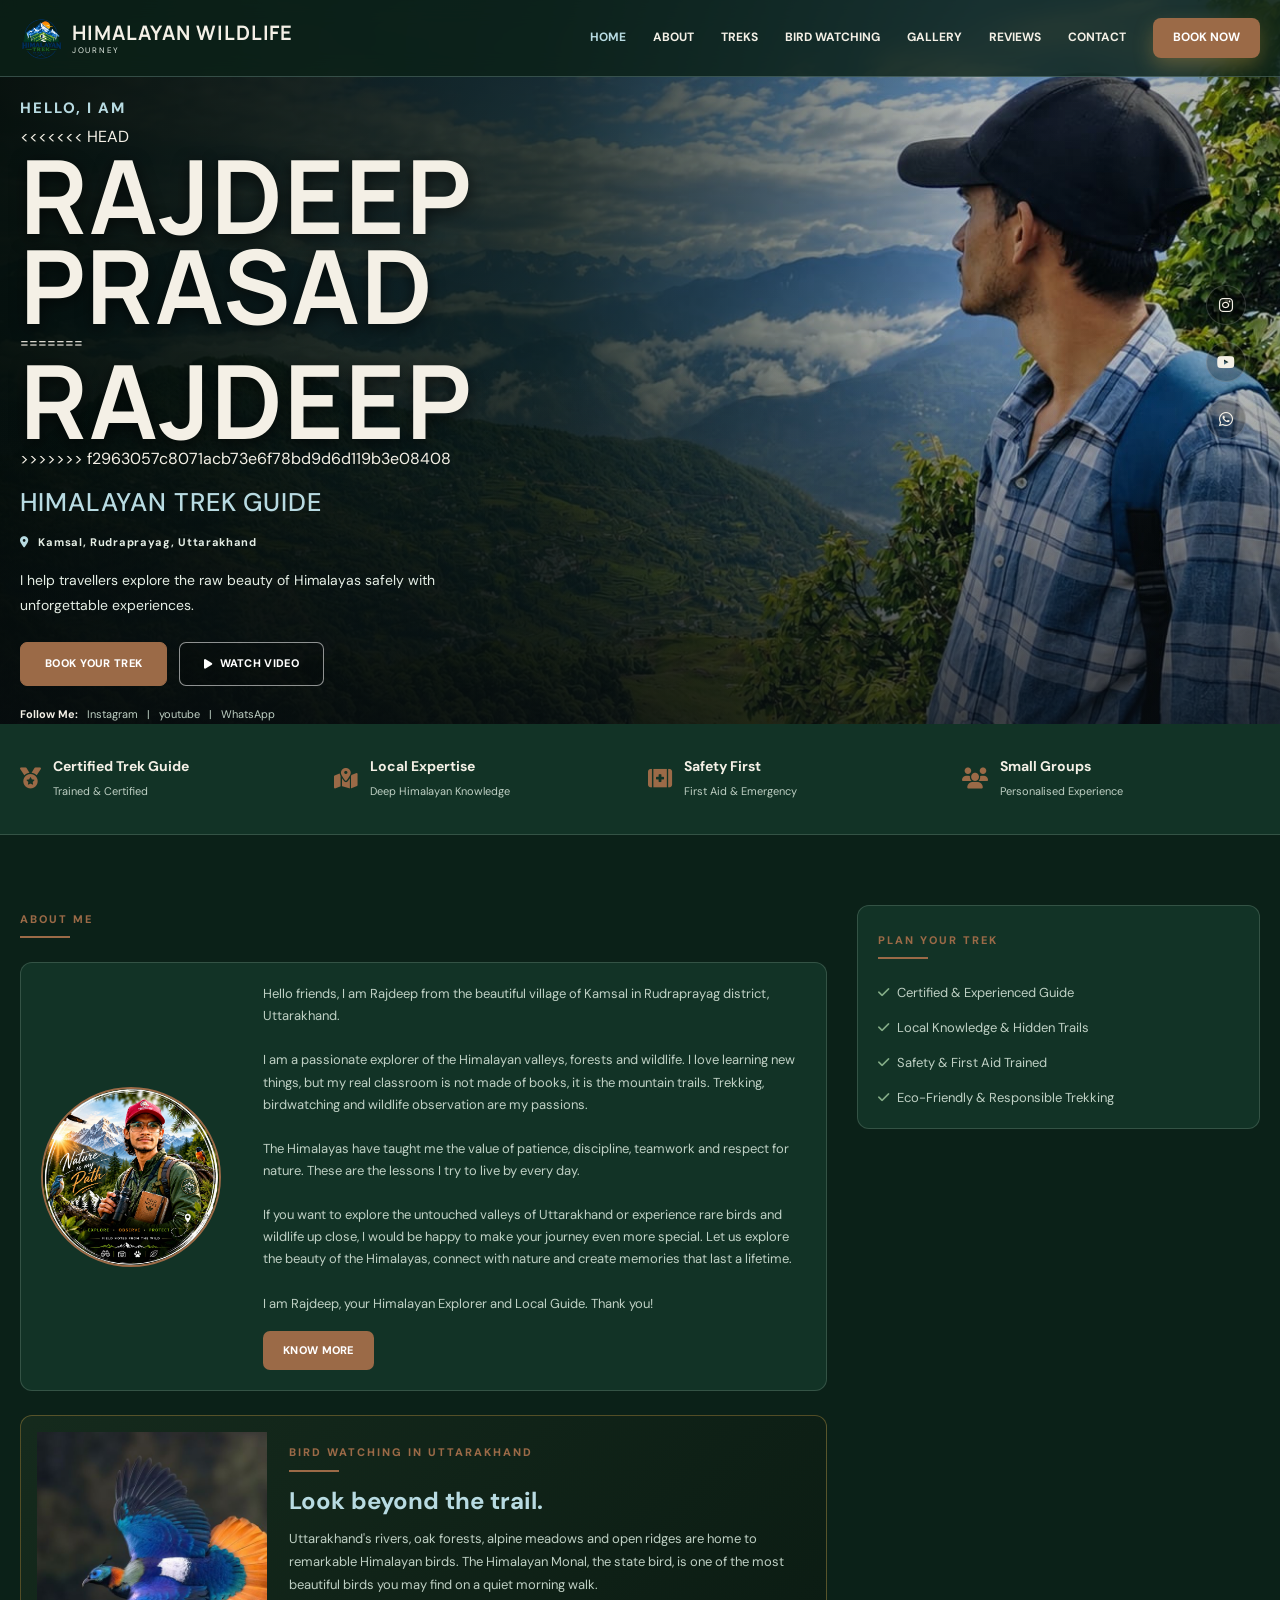
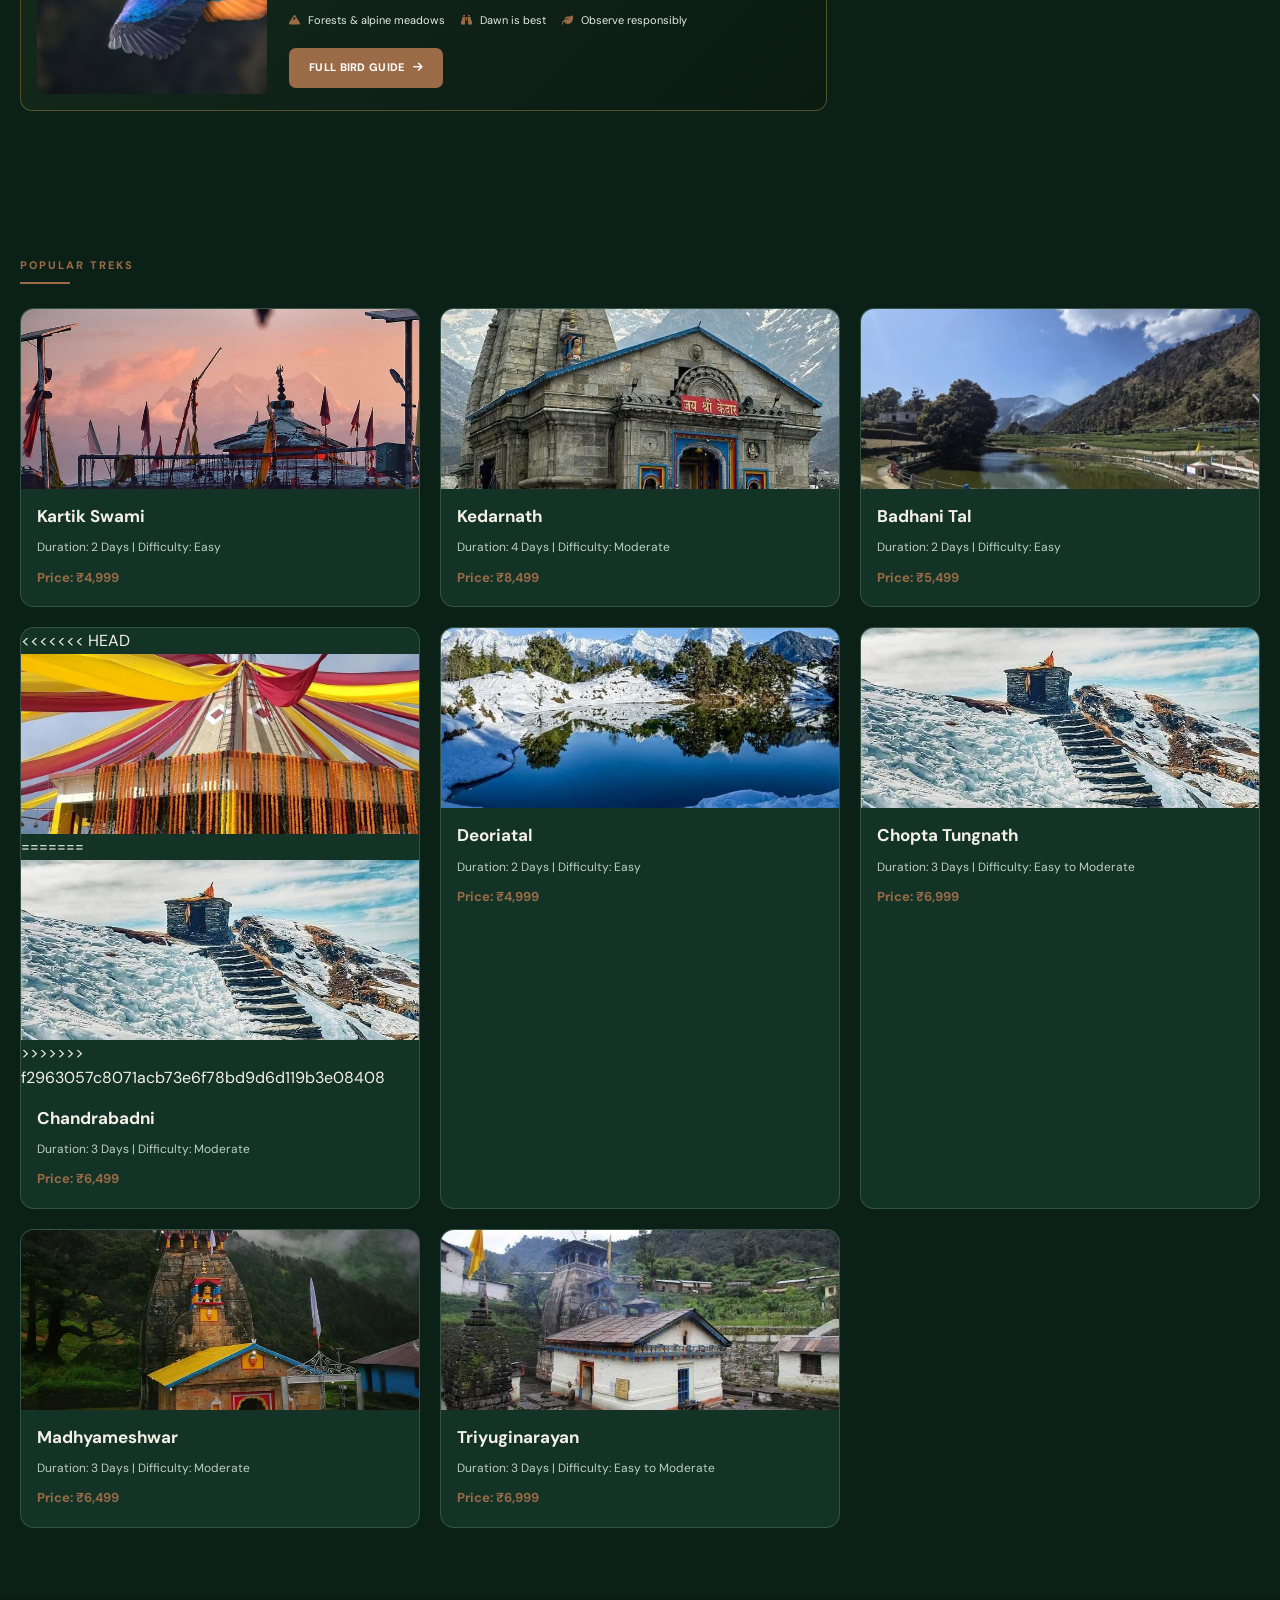
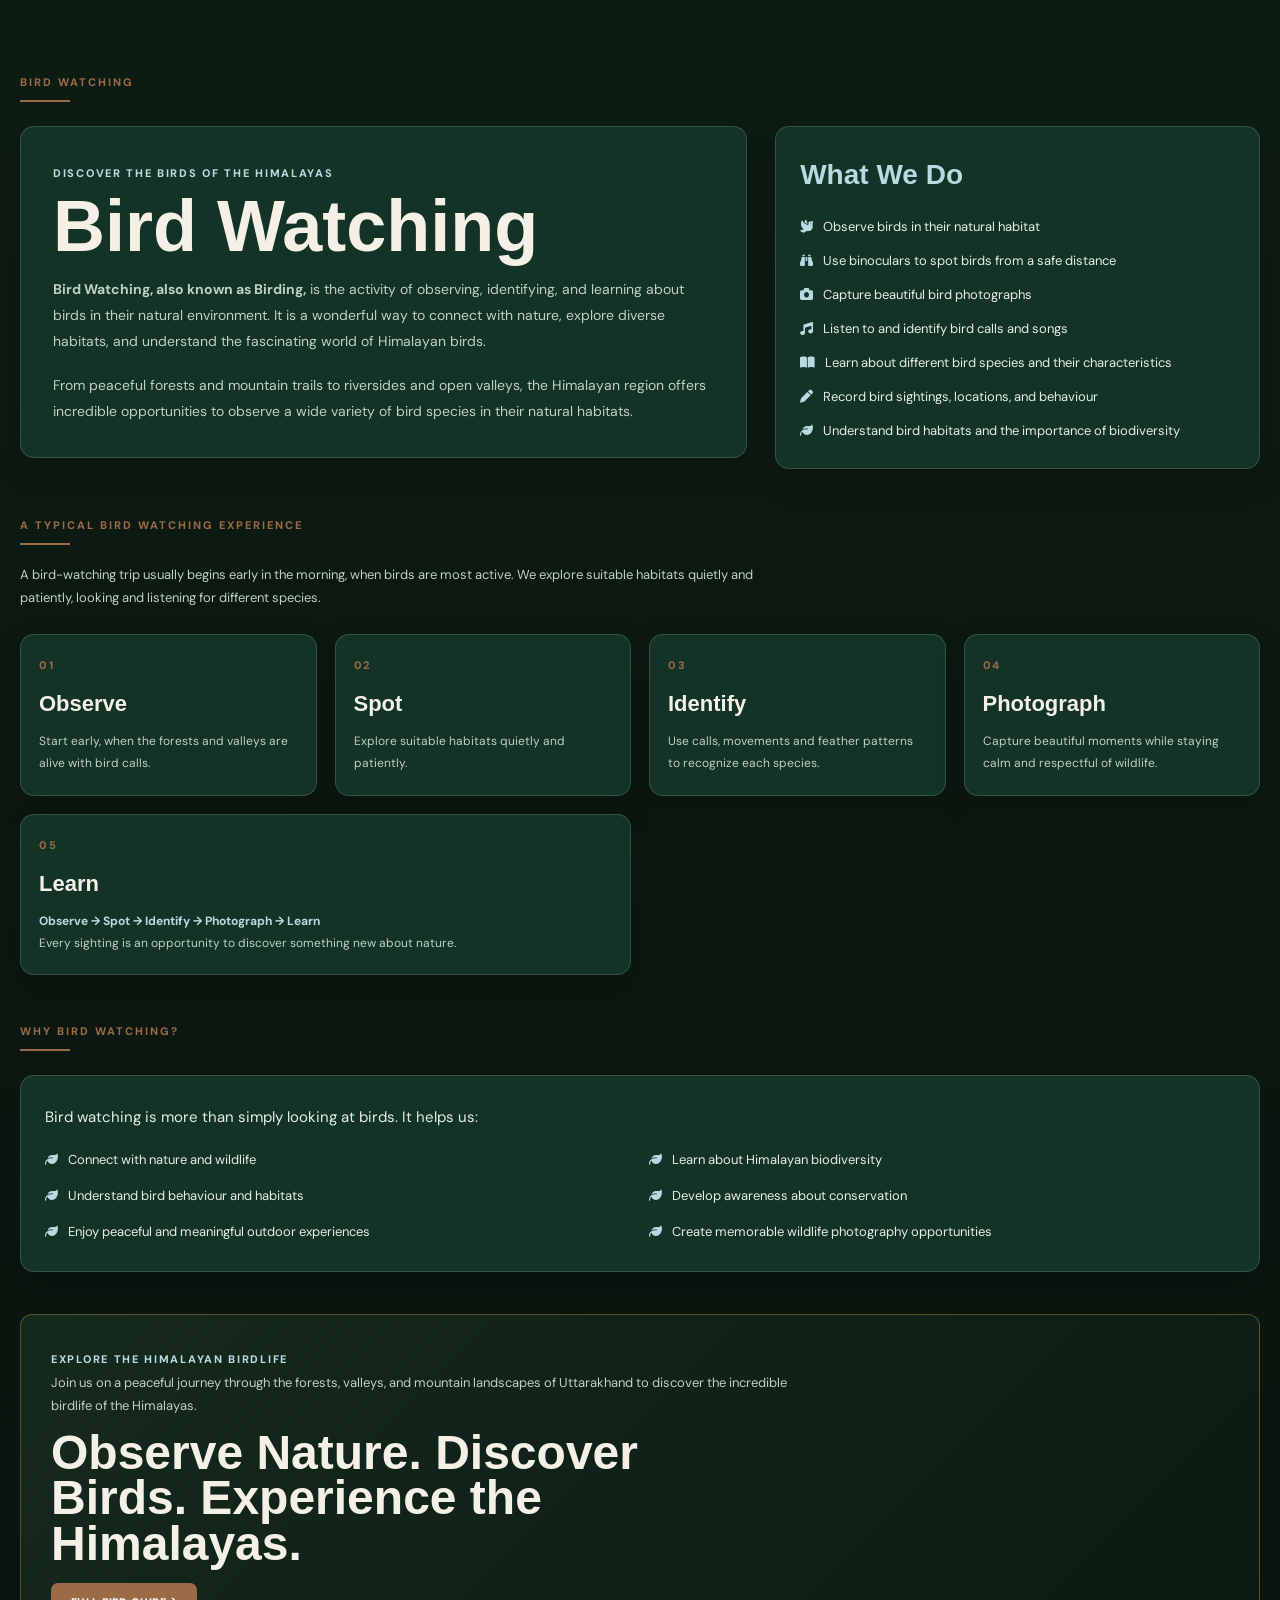
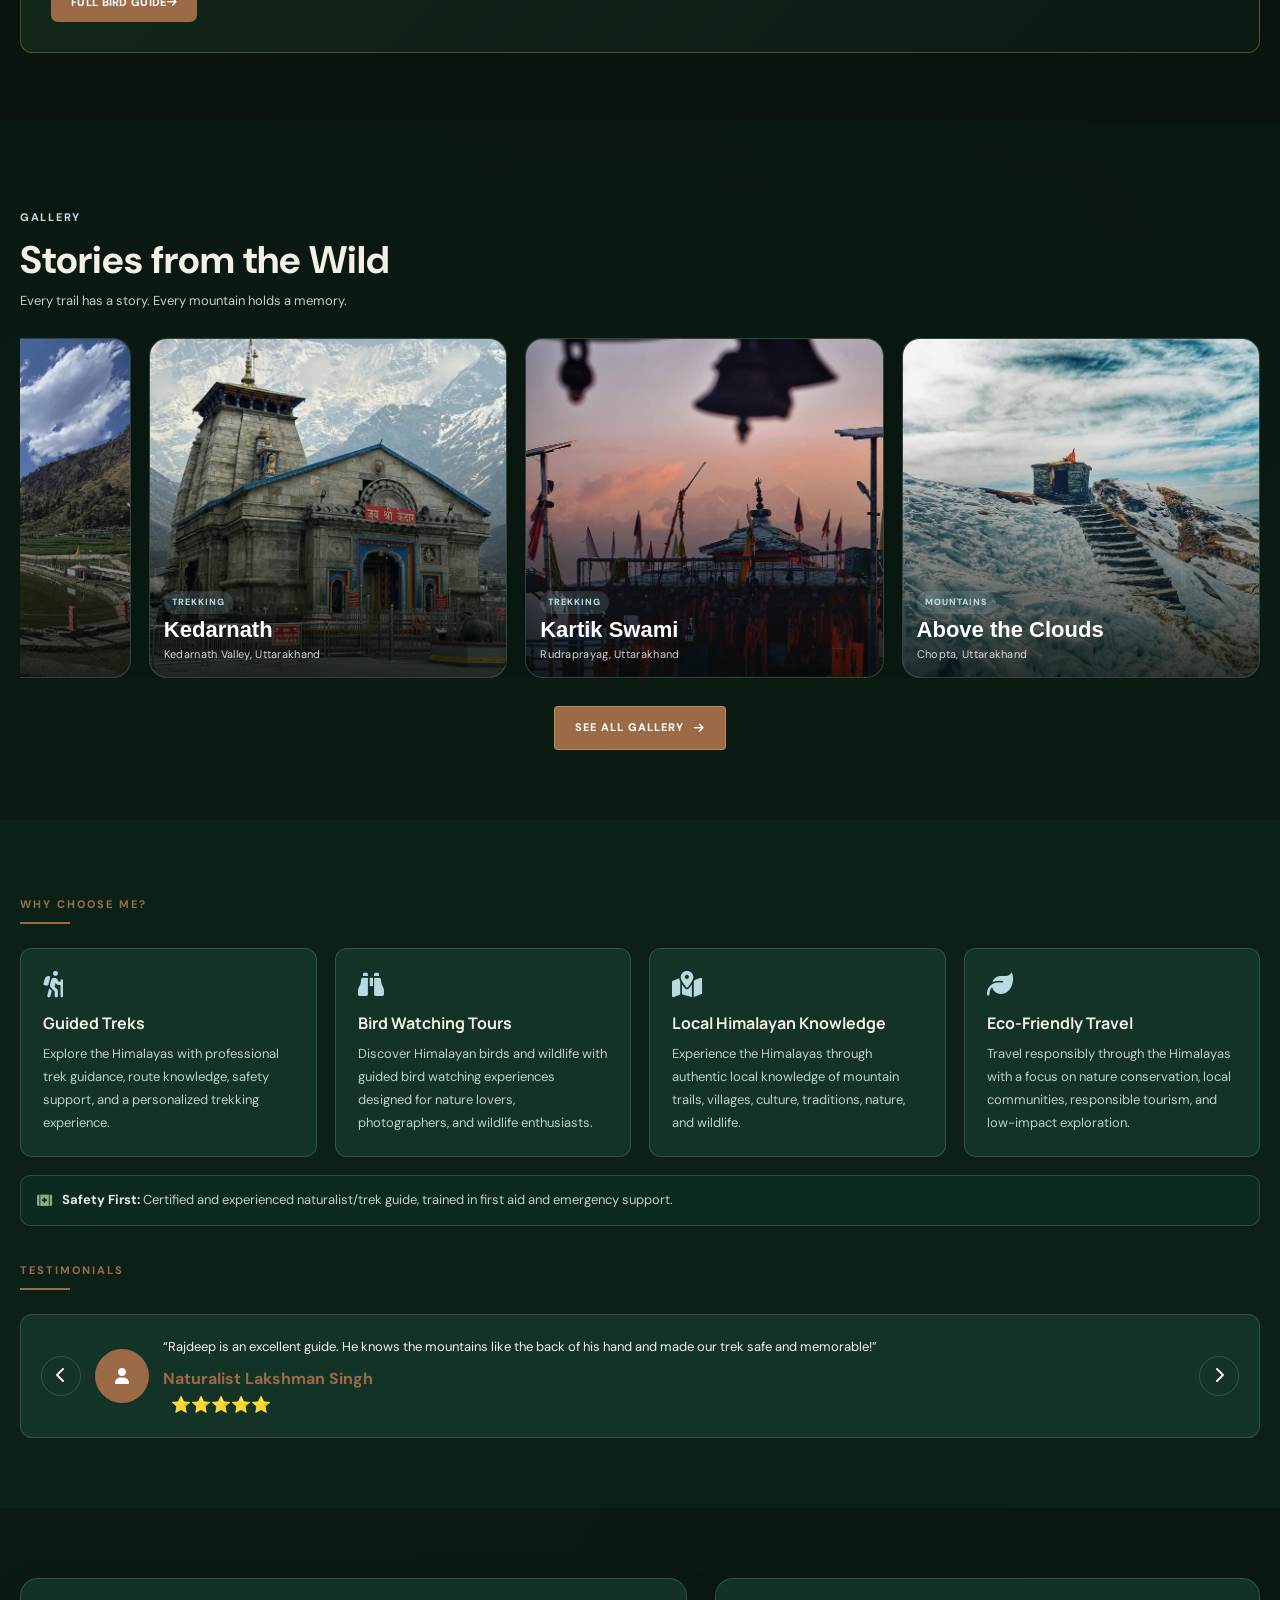
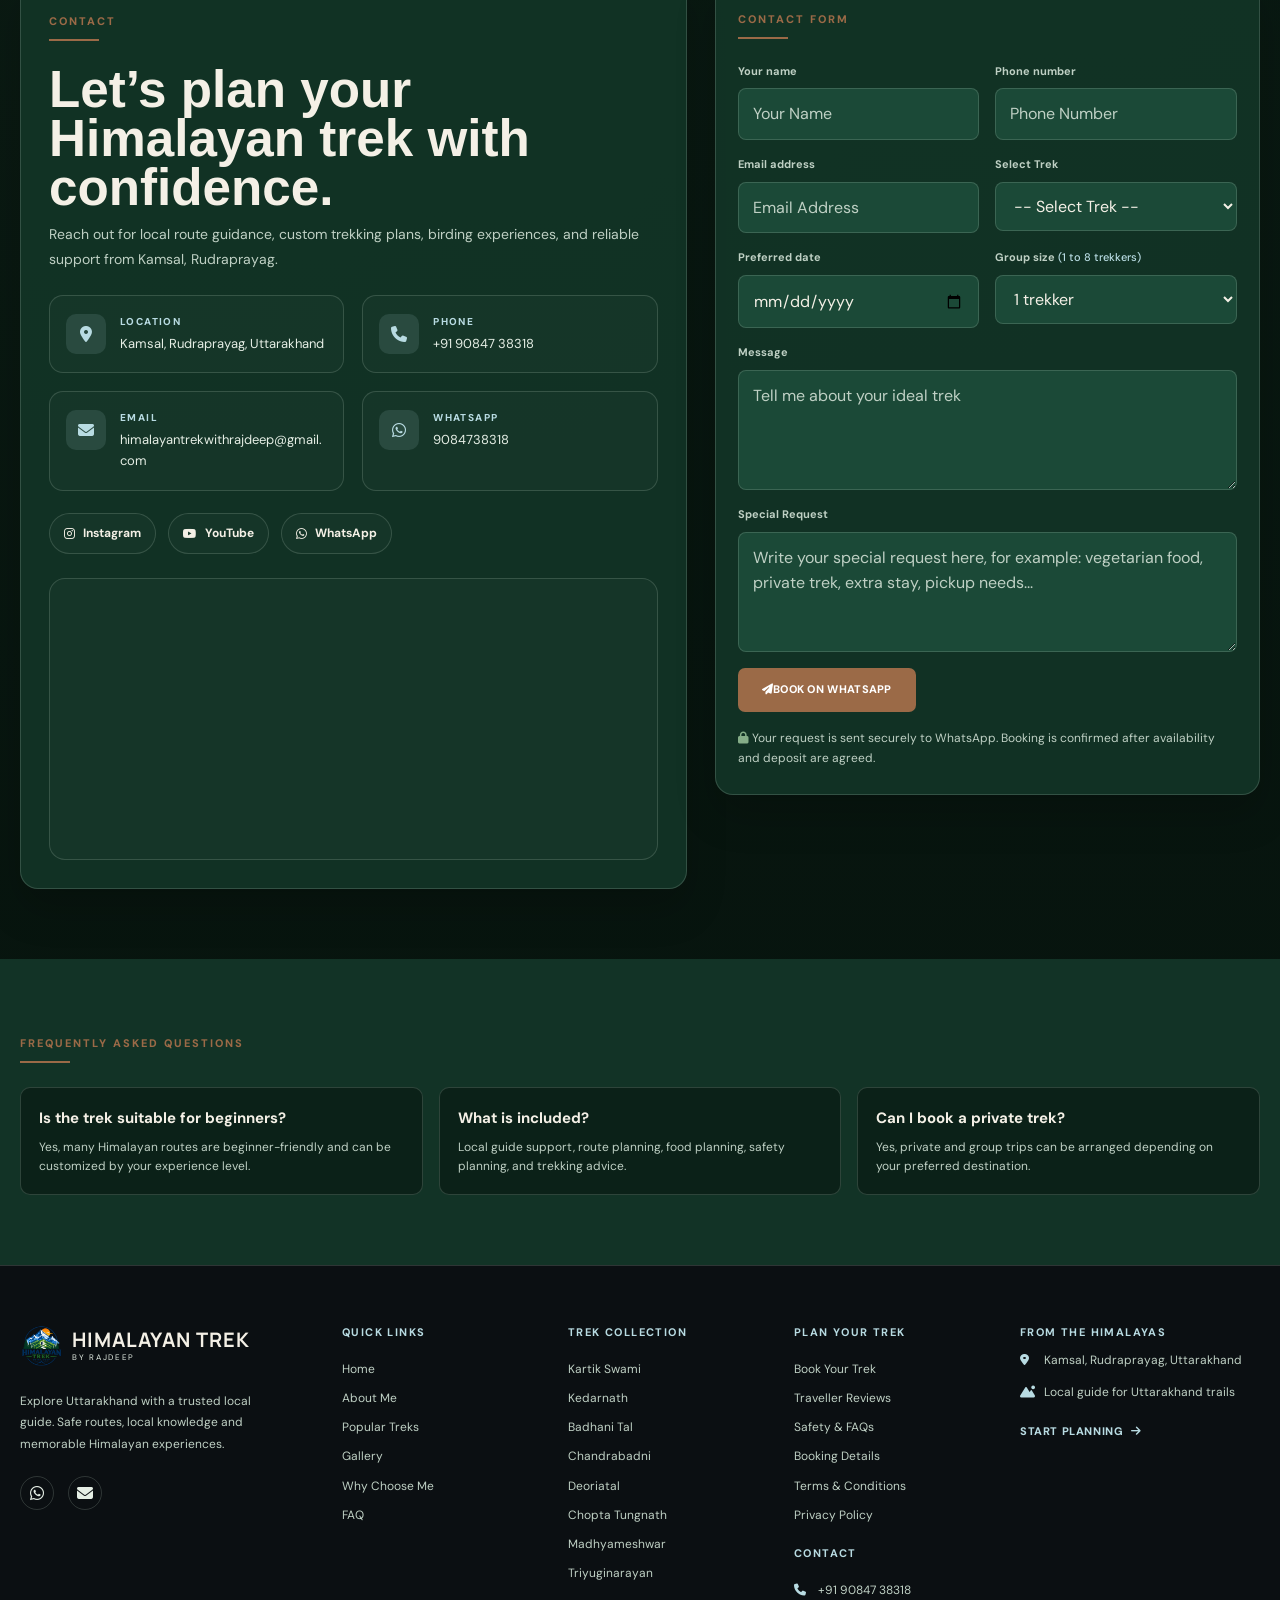
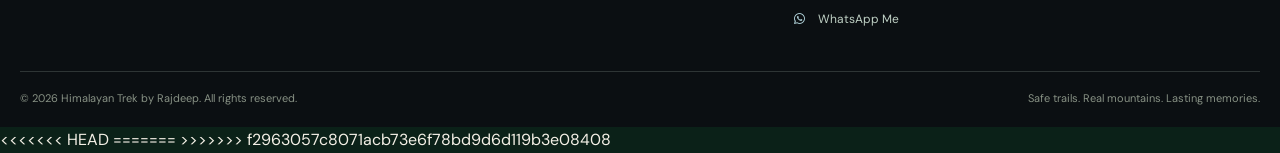
==== index.html @ b53470c6 "merge remote changes with updated website" ====
<!DOCTYPE html>
<html lang="en">
<head>
  <meta charset="UTF-8" />
  <meta name="viewport" content="width=device-width, initial-scale=1.0" />
  <meta name="description" content="Uttarakhand Himalayan Treks by Rajdeep" />
  <title>Himalayan Trek With Rajdeep | Uttarakhand Guide</title>
  <link rel="icon" type="image/png" href="images/himalayan.png" />
  <link rel="stylesheet" href="https://cdnjs.cloudflare.com/ajax/libs/font-awesome/6.5.0/css/all.min.css" />
  <link rel="stylesheet" href="css/style.css" />
  <link rel="stylesheet" href="css/responsive.css" />
</head>
<body>
  <header class="site-header">
    <div class="container nav-wrap">
      <a href="#home" class="brand">
        <img class="brand-mark" src="images/himalayan.png" alt="Himalayan Trek by Rajdeep logo" />
        <span>
          <strong>HIMALAYAN WILDLIFE</strong>
          <small>JOURNEY</small>
        </span>
      </a>

      <button class="menu-toggle" id="menuToggle" aria-label="Toggle menu" aria-controls="mainNav" aria-expanded="false">
        <i class="fa-solid fa-bars"></i>
      </button>

      <nav class="main-nav" id="mainNav">
        <a class="active" href="#home">HOME</a>
        <a href="#about">ABOUT</a>
        <a href="#treks">TREKS</a>
        <a href="#bird-watching">BIRD WATCHING</a>
        <a href="#gallery">GALLERY</a>
        <a href="#reviews">REVIEWS</a>
        <a href="#contact">CONTACT</a>
        <a class="nav-cta" href="booking.html">BOOK NOW</a>
      </nav>
    </div>
  </header>

  <section class="hero" id="home">
    <div class="hero-overlay"></div>
    <div class="container hero-content">
      <div class="hero-copy">
        <div class="eyebrow">HELLO, I AM</div>
<<<<<<< HEAD
        <h1>RAJDEEP PRASAD</h1>
=======
        <h1>RAJDEEP</h1>
>>>>>>> f2963057c8071acb73e6f78bd9d6d119b3e08408
        <h2>HIMALAYAN TREK GUIDE</h2>
        <div class="location">
          <i class="fa-solid fa-location-dot"></i>
          Kamsal, Rudraprayag, Uttarakhand
        </div>
        <p class="hero-text">
          I help travellers explore the raw beauty of Himalayas safely with unforgettable experiences.
        </p>

        <div class="hero-actions">
          <a class="btn btn-primary" href="#booking">BOOK YOUR TREK</a>
          <a class="btn btn-outline" id="watchVideo" href="https://www.youtube.com/" target="_blank" rel="noopener noreferrer">
            <i class="fa-solid fa-play"></i>WATCH VIDEO
          </a>
        </div>

        <div class="follow-me">
          <b>Follow Me:</b>
          <a href="https://www.instagram.com/mr_golu_uk013/" target="_blank" rel="noopener noreferrer">Instagram</a> |
          <a href="https://www.youtube.com/" target="_blank" rel="noopener noreferrer">youtube</a> |
          <a href="https://wa.me/919084738318" target="_blank" rel="noopener noreferrer">WhatsApp</a>
        </div>
      </div>
    </div>

    <div class="social-rail">
      <a href="https://www.instagram.com/mr_golu_uk013/" target="_blank" rel="noopener noreferrer" aria-label="Visit Rajdeep on Instagram"><i class="fa-brands fa-instagram"></i></a>
      <a href="https://www.youtube.com/" target="_blank" rel="noopener noreferrer" aria-label="Watch Rajdeep on YouTube"><i class="fa-brands fa-youtube"></i></a>
      <a href="https://wa.me/919084738318" target="_blank" rel="noopener noreferrer" aria-label="Chat with Rajdeep on WhatsApp"><i class="fa-brands fa-whatsapp"></i></a>
    </div>
  </section>

  <section class="trust-strip">
    <div class="container trust-grid">
      <div class="trust-item">
        <i class="fa-solid fa-medal"></i>
        <div>
          <strong>Certified Trek Guide</strong>
          <small>Trained & Certified</small>
        </div>
      </div>
      <div class="trust-item">
        <i class="fa-solid fa-map-location-dot"></i>
        <div>
          <strong>Local Expertise</strong>
          <small>Deep Himalayan Knowledge</small>
        </div>
      </div>
      <div class="trust-item">
        <i class="fa-solid fa-kit-medical"></i>
        <div>
          <strong>Safety First</strong>
          <small>First Aid & Emergency</small>
        </div>
      </div>
      <div class="trust-item">
        <i class="fa-solid fa-users"></i>
        <div>
          <strong>Small Groups</strong>
          <small>Personalised Experience</small>
        </div>
      </div>
    </div>
  </section>

  <main>
    <section class="content-section" id="about">
      <div class="container page-grid">
        <div>
          <div class="section-heading">
            <span>ABOUT ME</span>
          </div>
          <div class="about-card">
            <img src="images/rajdeep-portrait.jpeg" alt="Rajdeep Profile Photo" />
            <div class="about-copy">
              <p>
                Hello friends, I am Rajdeep from the beautiful village of Kamsal in Rudraprayag district, Uttarakhand.
                <br><br>
                I am a passionate explorer of the Himalayan valleys, forests and wildlife. I love learning new things, but my real classroom is not made of books, it is the mountain trails. Trekking, birdwatching and wildlife observation are my passions.
                <br><br>
                The Himalayas have taught me the value of patience, discipline, teamwork and respect for nature. These are the lessons I try to live by every day.
                <br><br>
                If you want to explore the untouched valleys of Uttarakhand or experience rare birds and wildlife up close, I would be happy to make your journey even more special. Let us explore the beauty of the Himalayas, connect with nature and create memories that last a lifetime.
                <br><br>
                I am Rajdeep, your Himalayan Explorer and Local Guide. Thank you!
              </p>
              <a class="small-btn" href="#whyme">KNOW MORE</a>
            </div>
          </div>

          <article class="about-bird-card">
            <div class="about-bird-photo">
              <img src="images/himalayan monal.jpeg" alt="Himalayan Monal with iridescent plumage" />
            </div>
            <div class="about-bird-copy">
              <div class="section-heading"><span>BIRD WATCHING IN UTTARAKHAND</span></div>
              <h3>Look beyond the trail.</h3>
              <p>Uttarakhand's rivers, oak forests, alpine meadows and open ridges are home to remarkable Himalayan birds. The Himalayan Monal, the state bird, is one of the most beautiful birds you may find on a quiet morning walk.</p>
              <div class="about-bird-facts">
                <span><i class="fa-solid fa-mountain"></i> Forests &amp; alpine meadows</span>
                <span><i class="fa-solid fa-binoculars"></i> Dawn is best</span>
                <span><i class="fa-solid fa-leaf"></i> Observe responsibly</span>
              </div>
              <a class="small-btn" href="bird-watching.html">FULL BIRD GUIDE <i class="fa-solid fa-arrow-right"></i></a>
            </div>
          </article>
        </div>

        <aside class="booking-panel">
          <div class="section-heading">
            <span>PLAN YOUR TREK</span>
          </div>
          <div class="why-list">
            <div><i class="fa-solid fa-check"></i>Certified & Experienced Guide</div>
            <div><i class="fa-solid fa-check"></i>Local Knowledge & Hidden Trails</div>
            <div><i class="fa-solid fa-check"></i>Safety & First Aid Trained</div>
            <div><i class="fa-solid fa-check"></i>Eco-Friendly & Responsible Trekking</div>
          </div>
        </aside>
      </div>
    </section>

    <section class="content-section" id="treks">
      <div class="container">
        <div class="section-heading">
          <span>POPULAR TREKS</span>
        </div>
        <div class="trek-grid">
          <article class="trek-card">
            <a class="trek-card-link" href="treks.html?trek=kartik">
              <img src="images/kartik%20swami.jpeg" alt="Kartik Swami Trek" />
              <div class="trek-info">
                <h3>Kartik Swami</h3>
                <p>Duration: 2 Days | Difficulty: Easy</p>
                <strong>Price: ₹4,999</strong>
              </div>
            </a>
          </article>
          <article class="trek-card">
            <a class="trek-card-link" href="treks.html?trek=kedarnath">
              <img src="images/kedarnath.jpeg" alt="Kedarnath Trek" />
              <div class="trek-info">
                <h3>Kedarnath</h3>
                <p>Duration: 4 Days | Difficulty: Moderate</p>
                <strong>Price: ₹8,499</strong>
              </div>
            </a>
          </article>
          <article class="trek-card">
            <a class="trek-card-link" href="treks.html?trek=badhani">
              <img src="images/badhanitaal.jpeg" alt="Badhani Tal Trek" />
              <div class="trek-info">
                <h3>Badhani Tal</h3>
                <p>Duration: 2 Days | Difficulty: Easy</p>
                <strong>Price: ₹5,499</strong>
              </div>
            </a>
          </article>
          <article class="trek-card">
            <a class="trek-card-link" href="treks.html?trek=chandrabadhni">
<<<<<<< HEAD
              <img src="images/chandrabadhani%20temple.jpeg" alt="Chandrabadni Trek" />
=======
              <img src="images/chandrashila.jpeg" alt="Chandrabadni Trek" />
>>>>>>> f2963057c8071acb73e6f78bd9d6d119b3e08408
              <div class="trek-info">
                <h3>Chandrabadni</h3>
                <p>Duration: 3 Days | Difficulty: Moderate</p>
                <strong>Price: ₹6,499</strong>
              </div>
            </a>
          </article>
          <article class="trek-card">
            <a class="trek-card-link" href="treks.html?trek=deoriatal">
              <img src="images/deoriatal.jpeg" alt="Deoriatal Trek" />
              <div class="trek-info">
                <h3>Deoriatal</h3>
                <p>Duration: 2 Days | Difficulty: Easy</p>
                <strong>Price: ₹4,999</strong>
              </div>
            </a>
          </article>
          <article class="trek-card">
            <a class="trek-card-link" href="treks.html?trek=chopta">
              <img src="images/chandrashila.jpeg" alt="Chopta Tungnath Trek" />
              <div class="trek-info">
                <h3>Chopta Tungnath</h3>
                <p>Duration: 3 Days | Difficulty: Easy to Moderate</p>
                <strong>Price: ₹6,999</strong>
              </div>
            </a>
          </article>
          <article class="trek-card">
            <a class="trek-card-link" href="treks.html?trek=madhy">
              <img src="images/madhyameshwar.jpeg" alt="Madhyameshwar Trek" />
              <div class="trek-info">
                <h3>Madhyameshwar</h3>
                <p>Duration: 3 Days | Difficulty: Moderate</p>
                <strong>Price: ₹6,499</strong>
              </div>
            </a>
          </article>
          <article class="trek-card">
            <a class="trek-card-link" href="treks.html?trek=triyu">
              <img src="images/triyuginarayan.jpeg" alt="Triyuginarayan Trek" />
              <div class="trek-info">
                <h3>Triyuginarayan</h3>
                <p>Duration: 3 Days | Difficulty: Easy to Moderate</p>
                <strong>Price: ₹6,999</strong>
              </div>
            </a>
          </article>
        </div>
      </div>
    </section>

    <section class="content-section birdwatching-section" id="bird-watching">
      <div class="container">
        <div class="section-heading"><span>BIRD WATCHING</span></div>
        <div class="bird-copy-grid bird-home-intro">
          <div class="bird-text-panel">
            <span class="section-kicker">Discover the Birds of the Himalayas</span>
            <h2>Bird Watching</h2>
            <p><strong>Bird Watching, also known as Birding,</strong> is the activity of observing, identifying, and learning about birds in their natural environment. It is a wonderful way to connect with nature, explore diverse habitats, and understand the fascinating world of Himalayan birds.</p>
            <p>From peaceful forests and mountain trails to riversides and open valleys, the Himalayan region offers incredible opportunities to observe a wide variety of bird species in their natural habitats.</p>
          </div>

          <div class="bird-checklist">
            <h3>What We Do</h3>
            <ul>
              <li><i class="fa-solid fa-dove"></i> Observe birds in their natural habitat</li>
              <li><i class="fa-solid fa-binoculars"></i> Use binoculars to spot birds from a safe distance</li>
              <li><i class="fa-solid fa-camera"></i> Capture beautiful bird photographs</li>
              <li><i class="fa-solid fa-music"></i> Listen to and identify bird calls and songs</li>
              <li><i class="fa-solid fa-book-open"></i> Learn about different bird species and their characteristics</li>
              <li><i class="fa-solid fa-pen"></i> Record bird sightings, locations, and behaviour</li>
              <li><i class="fa-solid fa-leaf"></i> Understand bird habitats and the importance of biodiversity</li>
            </ul>
          </div>
        </div>

        <div class="bird-home-practice">
          <div class="section-heading"><span>A Typical Bird Watching Experience</span></div>
          <p class="bird-home-lead">A bird-watching trip usually begins early in the morning, when birds are most active. We explore suitable habitats quietly and patiently, looking and listening for different species.</p>
          <div class="bird-journey-grid">
            <article class="bird-step-box"><div class="step-number">01</div><h3>Observe</h3><p>Start early, when the forests and valleys are alive with bird calls.</p></article>
            <article class="bird-step-box"><div class="step-number">02</div><h3>Spot</h3><p>Explore suitable habitats quietly and patiently.</p></article>
            <article class="bird-step-box"><div class="step-number">03</div><h3>Identify</h3><p>Use calls, movements and feather patterns to recognize each species.</p></article>
            <article class="bird-step-box"><div class="step-number">04</div><h3>Photograph</h3><p>Capture beautiful moments while staying calm and respectful of wildlife.</p></article>
            <article class="bird-step-box wide-step"><div class="step-number">05</div><h3>Learn</h3><p><strong>Observe → Spot → Identify → Photograph → Learn</strong><br />Every sighting is an opportunity to discover something new about nature.</p></article>
          </div>
        </div>

        <div class="bird-home-why">
          <div class="section-heading"><span>Why Bird Watching?</span></div>
          <div class="bird-why-box">
            <p>Bird watching is more than simply looking at birds. It helps us:</p>
            <ul class="bird-benefits">
              <li><i class="fa-solid fa-leaf"></i> Connect with nature and wildlife</li>
              <li><i class="fa-solid fa-leaf"></i> Learn about Himalayan biodiversity</li>
              <li><i class="fa-solid fa-leaf"></i> Understand bird behaviour and habitats</li>
              <li><i class="fa-solid fa-leaf"></i> Develop awareness about conservation</li>
              <li><i class="fa-solid fa-leaf"></i> Enjoy peaceful and meaningful outdoor experiences</li>
              <li><i class="fa-solid fa-leaf"></i> Create memorable wildlife photography opportunities</li>
            </ul>
          </div>
        </div>

        <div class="bird-home-cta">
          <span class="section-kicker">Explore the Himalayan Birdlife</span>
          <p>Join us on a peaceful journey through the forests, valleys, and mountain landscapes of Uttarakhand to discover the incredible birdlife of the Himalayas.</p>
          <h3>Observe Nature. Discover Birds. Experience the Himalayas.</h3>
          <a class="small-btn" href="bird-watching.html">FULL BIRD GUIDE <i class="fa-solid fa-arrow-right"></i></a>
        </div>
      </div>
    </section>

    <section class="content-section gallery-premium" id="gallery" data-gallery-limit="7">
      <div class="container gallery-shell">
        <div class="gallery-intro">
          <div class="gallery-heading-wrap">
            <span class="section-kicker">GALLERY</span>
            <h2>Stories from the Wild</h2>
            <p>Every trail has a story. Every mountain holds a memory.</p>
          </div>
        </div>
        <div class="gallery-scroll-container" aria-label="Himalayan gallery images" tabindex="0">
          <div class="masonry-gallery" id="masonryGallery" aria-live="polite"></div>
        </div>
        <a class="gallery-see-all" href="gallery.html">See All Gallery <i class="fa-solid fa-arrow-right"></i></a>
      </div>
    </section>

    <section class="content-section" id="whyme">
      <div class="container lower-grid">
        <div class="why-features">
          <div class="section-heading">
            <span>WHY CHOOSE ME?</span>
          </div>
          <div class="feature-grid why-feature-grid">
            <article>
              <i class="fa-solid fa-person-hiking" aria-hidden="true"></i>
              <h3>Guided Treks</h3>
              <p>Explore the Himalayas with professional trek guidance, route knowledge, safety support, and a personalized trekking experience.</p>
            </article>
            <article>
              <i class="fa-solid fa-binoculars" aria-hidden="true"></i>
              <h3>Bird Watching Tours</h3>
              <p>Discover Himalayan birds and wildlife with guided bird watching experiences designed for nature lovers, photographers, and wildlife enthusiasts.</p>
            </article>
            <article>
              <i class="fa-solid fa-map-location-dot" aria-hidden="true"></i>
              <h3>Local Himalayan Knowledge</h3>
              <p>Experience the Himalayas through authentic local knowledge of mountain trails, villages, culture, traditions, nature, and wildlife.</p>
            </article>
            <article>
              <i class="fa-solid fa-leaf" aria-hidden="true"></i>
              <h3>Eco-Friendly Travel</h3>
              <p>Travel responsibly through the Himalayas with a focus on nature conservation, local communities, responsible tourism, and low-impact exploration.</p>
            </article>
          </div>
          <p class="why-safety-note"><i class="fa-solid fa-kit-medical" aria-hidden="true"></i><span><strong>Safety First:</strong> Certified and experienced naturalist/trek guide, trained in first aid and emergency support.</span></p>
        </div>

        <div>
          <div class="section-heading">
            <span>TESTIMONIALS</span>
          </div>
          <div class="testimonial-box" id="reviews">
            <button class="slider-arrow prev" id="prevReview" aria-label="Previous review">
              <i class="fa-solid fa-chevron-left"></i>
            </button>
            <div class="review">
              <span class="avatar"><i class="fa-solid fa-user"></i></span>
              <div>
                <p id="reviewText">
                  “Rajdeep is an excellent guide. He knows the mountains like the back of his hand and made our trek safe and memorable!”
                </p>
                <strong id="reviewName">Naturalist Lakshman Singh</strong><span class="stars">⭐⭐⭐⭐⭐</span>
              </div>
            </div>
            <button class="slider-arrow next" id="nextReview" aria-label="Next review">
              <i class="fa-solid fa-chevron-right"></i>
            </button>
          </div>
        </div>
      </div>
    </section>

    <section class="content-section contact-section" id="booking">
      <div class="container contact-layout">
        <div class="contact-main" id="contact">
          <div class="section-heading">
            <span>CONTACT</span>
          </div>
          <h2 class="contact-title">Let’s plan your Himalayan trek with confidence.</h2>
          <p class="contact-intro">Reach out for local route guidance, custom trekking plans, birding experiences, and reliable support from Kamsal, Rudraprayag.</p>

          <div class="contact-grid">
            <div class="contact-card">
              <div class="contact-icon"><i class="fa-solid fa-location-dot"></i></div>
              <div>
                <span>Location</span>
                <p>Kamsal, Rudraprayag, Uttarakhand</p>
              </div>
            </div>

            <div class="contact-card">
              <div class="contact-icon"><i class="fa-solid fa-phone"></i></div>
              <div>
                <span>Phone</span>
                <p><a href="tel:+919084738318">+91 90847 38318</a></p>
              </div>
            </div>

            <div class="contact-card">
              <div class="contact-icon"><i class="fa-solid fa-envelope"></i></div>
              <div>
                <span>Email</span>
                <p><a href="mailto:himalayantrekwithrajdeep@gmail.com">himalayantrekwithrajdeep@gmail.com</a></p>
              </div>
            </div>

            <div class="contact-card">
              <div class="contact-icon"><i class="fa-brands fa-whatsapp"></i></div>
              <div>
                <span>WhatsApp</span>
                <p><a href="https://wa.me/919084738318" target="_blank" rel="noopener">9084738318</a></p>
              </div>
            </div>
          </div>

          <div class="contact-socials" aria-label="Social media links">
            <a href="https://www.instagram.com/mr_golu_uk013/" target="_blank" rel="noopener noreferrer"><i class="fa-brands fa-instagram"></i> Instagram</a>
            <a href="https://www.youtube.com/" target="_blank" rel="noopener noreferrer"><i class="fa-brands fa-youtube"></i> YouTube</a>
            <a href="https://wa.me/919084738318" target="_blank" rel="noopener noreferrer"><i class="fa-brands fa-whatsapp"></i> WhatsApp</a>
          </div>

          <div class="map-panel">
            <iframe
              title="Kamsal Rudraprayag map"
              src="https://www.google.com/maps?q=Kamsal%20Rudraprayag%20Uttarakhand&output=embed"
              loading="lazy"
              referrerpolicy="no-referrer-when-downgrade"
              allowfullscreen>
            </iframe>
          </div>
        </div>

        <aside class="contact-form-panel">
          <div class="contact-form-card">
            <div class="section-heading">
              <span>CONTACT FORM</span>
            </div>
            <form id="bookingForm" class="contact-form">
              <div class="form-grid">
                <div class="form-row">
                  <label for="name">Your name</label>
                  <input type="text" id="name" name="name" placeholder="Your Name" required />
                </div>
                <div class="form-row">
                  <label for="phone">Phone number</label>
                  <input type="tel" id="phone" name="phone" placeholder="Phone Number" required />
                </div>
                <div class="form-row">
                  <label for="email">Email address</label>
                  <input type="email" id="email" name="email" placeholder="Email Address" required />
                </div>
                <div class="form-row">
                  <label for="trek">Select Trek</label>
                  <select id="trek" name="trek" required>
                    <option value="">-- Select Trek --</option>
                    <option>Kartik Swami</option>
                    <option>Kedarnath</option>
                    <option>Badhani Tal</option>
                    <option>Deoriatal</option>
                    <option>Chopta Tungnath</option>
                    <option>Madhyameshwar</option>
                    <option>Triyuginarayan</option>
                  </select>
                </div>
                <div class="form-row">
                  <label for="date">Preferred date</label>
                  <input type="date" id="date" name="date" required />
                </div>
                <div class="form-row">
                  <label for="people">Group size <span>(1 to 8 trekkers)</span></label>
                  <select id="people" name="people" required>
                    <option value="1">1 trekker</option>
                    <option value="2">2 trekkers</option>
                    <option value="3">3 trekkers</option>
                    <option value="4">4 trekkers</option>
                    <option value="5">5 trekkers</option>
                    <option value="6">6 trekkers</option>
                    <option value="7">7 trekkers</option>
                    <option value="8">8 trekkers</option>
                  </select>
                </div>
                <div class="form-row form-row-full">
                  <label for="message">Message</label>
                  <textarea id="message" name="message" placeholder="Tell me about your ideal trek"></textarea>
                </div>
                <div class="form-row form-row-full">
                  <label for="specialRequest">Special Request</label>
                  <textarea id="specialRequest" name="specialRequest" placeholder="Write your special request here, for example: vegetarian food, private trek, extra stay, pickup needs..."></textarea>
                </div>
              </div>
              <button class="btn btn-primary submit-btn" type="submit">
                <i class="fa-solid fa-paper-plane"></i> BOOK ON WHATSAPP
              </button>
              <p class="booking-note"><i class="fa-solid fa-lock"></i> Your request is sent securely to WhatsApp. Booking is confirmed after availability and deposit are agreed.</p>
            </form>
          </div>
        </aside>
      </div>
    </section>

    <section class="content-section faq" id="faq">
      <div class="container">
        <div class="section-heading">
          <span>FREQUENTLY ASKED QUESTIONS</span>
        </div>
        <div class="faq-grid">
          <div class="faq-item">
            <h3>Is the trek suitable for beginners?</h3>
            <p>Yes, many Himalayan routes are beginner-friendly and can be customized by your experience level.</p>
          </div>
          <div class="faq-item">
            <h3>What is included?</h3>
            <p>Local guide support, route planning, food planning, safety planning, and trekking advice.</p>
          </div>
          <div class="faq-item">
            <h3>Can I book a private trek?</h3>
            <p>Yes, private and group trips can be arranged depending on your preferred destination.</p>
          </div>
        </div>
      </div>
    </section>
  </main>

  <footer class="site-footer">
    <div class="container footer-grid">
      <div class="footer-brand">
        <a class="brand footer-logo" href="#home">
          <img class="brand-mark" src="images/himalayan.png" alt="Himalayan Trek by Rajdeep logo" />
          <span>
            <strong>HIMALAYAN TREK</strong>
            <small>BY RAJDEEP</small>
          </span>
        </a>
        <p>Explore Uttarakhand with a trusted local guide. Safe routes, local knowledge and memorable Himalayan experiences.</p>
        <div class="footer-social">
          <a href="https://wa.me/919084738318" target="_blank" rel="noopener" aria-label="Chat on WhatsApp"><i class="fa-brands fa-whatsapp"></i></a>
          <a href="#booking" aria-label="Contact Rajdeep"><i class="fa-solid fa-envelope"></i></a>
        </div>
      </div>
      <div class="footer-links">
        <h3>QUICK LINKS</h3>
        <a href="#home">Home</a>
        <a href="#about">About Me</a>
        <a href="#treks">Popular Treks</a>
        <a href="#gallery">Gallery</a>
        <a href="#whyme">Why Choose Me</a>
        <a href="#faq">FAQ</a>
      </div>
      <div class="footer-links">
        <h3>TREK COLLECTION</h3>
        <a href="treks.html?trek=kartik">Kartik Swami</a>
        <a href="treks.html?trek=kedarnath">Kedarnath</a>
        <a href="treks.html?trek=badhani">Badhani Tal</a>
        <a href="treks.html?trek=chandrabadhni">Chandrabadni</a>
        <a href="treks.html?trek=deoriatal">Deoriatal</a>
        <a href="treks.html?trek=chopta">Chopta Tungnath</a>
        <a href="treks.html?trek=madhy">Madhyameshwar</a>
        <a href="treks.html?trek=triyu">Triyuginarayan</a>
      </div>
      <div class="footer-links">
        <h3>PLAN YOUR TREK</h3>
        <a href="#booking">Book Your Trek</a>
        <a href="reviews.html">Traveller Reviews</a>
        <a href="#faq">Safety &amp; FAQs</a>
        <a href="#booking">Booking Details</a>
        <a href="terms.html">Terms &amp; Conditions</a>
        <a href="privacy.html">Privacy Policy</a>
        <h3 class="footer-subheading">CONTACT</h3>
        <a href="tel:+919084738318"><i class="fa-solid fa-phone"></i> +91 90847 38318</a>
        <a href="https://wa.me/919084738318" target="_blank" rel="noopener"><i class="fa-brands fa-whatsapp"></i> WhatsApp Me</a>
      </div>
      <div class="footer-contact">
        <h3>FROM THE HIMALAYAS</h3>
        <p><i class="fa-solid fa-location-dot"></i> Kamsal, Rudraprayag, Uttarakhand</p>
        <p><i class="fa-solid fa-mountain-sun"></i> Local guide for Uttarakhand trails</p>
        <a class="footer-book-btn" href="#booking">START PLANNING <i class="fa-solid fa-arrow-right"></i></a>
      </div>
    </div>
    <div class="container footer-bottom">
      <span>&copy; 2026 Himalayan Trek by Rajdeep. All rights reserved.</span>
      <span>Safe trails. Real mountains. Lasting memories.</span>
    </div>
  </footer>

  <div class="gallery-modal" id="galleryModal" aria-hidden="true">
    <div class="gallery-viewer" role="dialog" aria-modal="true" aria-labelledby="galleryViewerTitle">
      <div class="gallery-viewer-head">
        <div>
          <span class="gallery-viewer-kicker">HIMALAYAN MOMENTS</span>
          <h2 id="galleryViewerTitle">Gallery</h2>
        </div>
        <button class="gallery-close" id="galleryClose" type="button" aria-label="Close gallery"><i class="fa-solid fa-xmark"></i></button>
      </div>
      <div class="gallery-stage">
        <button class="gallery-nav gallery-prev" id="galleryPrev" type="button" aria-label="Previous image"><i class="fa-solid fa-chevron-left"></i></button>
        <img id="galleryViewerImage" src="images/chandrashila.jpeg" alt="Selected gallery image" loading="eager" />
        <button class="gallery-nav gallery-next" id="galleryNext" type="button" aria-label="Next image"><i class="fa-solid fa-chevron-right"></i></button>
      </div>
      <div class="gallery-viewer-meta">
        <div class="gallery-viewer-details">
          <div class="gallery-meta-item">
            <span>Location</span>
            <strong id="galleryLocation">Uttarakhand</strong>
          </div>
          <div class="gallery-meta-item">
            <span>Category</span>
            <strong id="galleryCategory">Trekking</strong>
          </div>
        </div>
        <p id="galleryDescription" class="gallery-viewer-description"></p>
      </div>
      <div class="gallery-viewer-controls">
        <span id="galleryCounter">1 / 1</span>
        <span>Use arrows to explore</span>
      </div>
    </div>
  </div>

  <div class="toast" id="toast">Opening WhatsApp booking...</div>

  <script src="js/main.js"></script>
</body>
</html>


<<<<<<< HEAD
=======

>>>>>>> f2963057c8071acb73e6f78bd9d6d119b3e08408
---- css/style.css ----
/* ==============================
   HIMALAYAN WILDLIFE JOURNEY
   Main stylesheet
================================ */

@import url('https://fonts.googleapis.com/css2?family=DM+Sans:wght@400;500;600;700&family=Manrope:wght@500;600;700;800&display=swap');

:root {
  --bg: #0b2118;
  --panel: #123326;
  --panel-2: #1b4937;
  --line: rgba(205, 224, 211, .18);
  --text: #f4f0e6;
  --muted: #bfd0c4;
  --soft: #e5eee5;
  --orange: #9b6a47;
  --orange-light: #b8dbe2;
  --orange-dark: #6b4731;
  --green: #85ad88;
  --sage: #d7e5d8;
  --shadow: rgba(2, 15, 9, .42);
  --max: 1260px;
}

* {
  margin: 0;
  padding: 0;
  box-sizing: border-box;
}

html {
  scroll-behavior: smooth;
  scroll-padding-top: 82px;
}

[id] {
  scroll-margin-top: 82px;
}

html, body {
  max-width: 100%;
  overflow-x: clip;
}

body {
  font-family: "DM Sans", "Avenir Next", sans-serif;
  background:
    radial-gradient(circle at 78% 6%, rgba(184, 219, 226, .09), transparent 22%),
    radial-gradient(circle at 10% 76%, rgba(133, 173, 136, .09), transparent 28%),
    var(--bg);
  color: var(--text);
  line-height: 1.6;
}

img {
  display: block;
  width: 100%;
}

a {
  color: inherit;
  text-decoration: none;
}

button,
input,
select,
textarea {
  font: inherit;
}

button {
  cursor: pointer;
}

.container {
  width: min(var(--max), calc(100% - 40px));
  margin-inline: auto;
}

.page-intro {
  padding-top: 150px;
  padding-bottom: 80px;
}

.page-intro h1 {
  max-width: 760px;
  margin: 12px 0 18px;
  font-family: "Manrope", sans-serif;
  font-size: clamp(2.5rem, 6vw, 5rem);
  line-height: 1.05;
}

.page-intro p {
  max-width: 720px;
  color: var(--muted);
  font-size: 1.1rem;
}

.page-content-grid,
.feature-grid,
.destination-grid,
.gallery-page-grid {
  display: grid;
  gap: 28px;
}

.page-content-grid {
  grid-template-columns: minmax(220px, .8fr) 1.2fr;
  align-items: center;
}

.about-hero-section {
  padding-top: 150px;
  padding-bottom: 30px;
}

.about-hero-grid {
  display: grid;
  grid-template-columns: 1.1fr .9fr;
  gap: 40px;
  align-items: center;
}

.about-hero-copy h1 {
  margin: 12px 0 18px;
  font-size: clamp(2.8rem, 5vw, 5rem);
  line-height: 1.04;
}

.about-hero-copy p {
  max-width: 620px;
  color: var(--muted);
  font-size: 1.08rem;
  line-height: 1.8;
}

.about-hero-actions {
  display: flex;
  flex-wrap: wrap;
  gap: 14px;
  margin-top: 26px;
}

.about-hero-visual {
  position: relative;
  display: flex;
  justify-content: center;
}

.about-hero-visual img {
  width: min(100%, 480px);
  aspect-ratio: 4 / 5;
  object-fit: cover;
  border-radius: 22px;
  border: 1px solid rgba(214, 181, 106, 0.4);
  box-shadow: 0 30px 60px rgba(0, 0, 0, 0.45);
}

.about-badge {
  position: absolute;
  left: 18px;
  bottom: 22px;
  display: flex;
  flex-direction: column;
  gap: 5px;
  padding: 16px 18px;
  background: rgba(10, 24, 18, 0.8);
  border: 1px solid rgba(214, 181, 106, 0.5);
  border-radius: 14px;
  backdrop-filter: blur(8px);
}

.about-badge span {
  font-size: 10px;
  letter-spacing: 2px;
  text-transform: uppercase;
  color: var(--orange-light);
}

.about-badge strong {
  font-size: 1.5rem;
  color: #fff;
}

.about-stats-grid {
  display: grid;
  grid-template-columns: repeat(3, 1fr);
  gap: 22px;
}

.about-stat-card {
  padding: 28px 22px;
  border: 1px solid var(--line);
  background: linear-gradient(180deg, rgba(18, 51, 38, 0.8), rgba(13, 31, 24, 0.9));
  border-radius: 18px;
  box-shadow: 0 18px 30px rgba(0,0,0,0.18);
}

.about-stat-card i {
  display: inline-flex;
  margin-bottom: 14px;
  color: var(--orange-light);
  font-size: 1.9rem;
}

.about-stat-card h3 {
  margin-bottom: 8px;
  font-size: 1.2rem;
}

.about-stat-card p {
  color: var(--muted);
  line-height: 1.7;
}

.about-story-image-wrap img {
  width: 100%;
  height: 100%;
  min-height: 420px;
  object-fit: cover;
  border-radius: 18px;
  border: 1px solid var(--line);
}

.about-vision-box {
  padding: 30px 28px;
  border: 1px solid rgba(214, 181, 106, 0.35);
  background: linear-gradient(135deg, rgba(14, 37, 26, 0.96), rgba(10, 25, 17, 0.96));
  border-radius: 18px;
}

.about-vision-box p {
  color: var(--muted);
  line-height: 1.8;
}

.feature-grid,
.destination-grid {
  grid-template-columns: repeat(3, 1fr);
}

.feature-grid article,
.destination-grid article,
.contact-options a {
  padding: 28px;
  border: 1px solid var(--line);
  background: rgba(18, 51, 38, .7);
}

.feature-grid i,
.contact-options i {
  color: var(--orange-light);
  font-size: 1.8rem;
  margin-bottom: 14px;
}

.feature-grid h2,
.destination-grid h2 {
  margin-bottom: 8px;
}

.destination-grid img {
  aspect-ratio: 4 / 3;
  object-fit: cover;
  margin-bottom: 18px;
}

.gallery-page-grid {
  grid-template-columns: repeat(3, 1fr);
}

.gallery-page-grid img {
  aspect-ratio: 1;
  object-fit: cover;
}

.contact-options a {
  display: block;
}

@media (min-width: 1800px) {
  :root {
    --max: 1420px;
  }

  .hero {
    min-height: 720px;
  }

  .content-section {
    padding: 82px 0;
  }
}

/* Header */
.site-header {
  position: fixed;
  inset: 0 0 auto;
  z-index: 1000;
  background: rgba(11, 33, 24, .82);
  backdrop-filter: blur(12px);
  border-bottom: 1px solid rgba(184, 219, 226, .24);
}

.nav-wrap {
  min-height: 76px;
  display: flex;
  align-items: center;
  justify-content: space-between;
}

.brand {
  display: inline-flex;
  align-items: center;
  gap: 9px;
  line-height: 1;
}

.brand-mark {
  display: block;
  width: 43px;
  height: 43px;
  flex: 0 0 43px;
  text-shadow: 0 0 16px rgba(215,168,74,.7);
}

.brand strong,
.brand small {
  display: block;
}

.brand strong {
  font-family: "Manrope", sans-serif;
  font-size: 20px;
  letter-spacing: .9px;
}

.brand small {
  margin-top: 3px;
  font-size: 8px;
  letter-spacing: 1.7px;
  color: var(--soft);
}

.main-nav {
  display: flex;
  align-items: center;
  gap: 27px;
}

.main-nav a {
  font-size: 12px;
  font-weight: 700;
  transition: color .2s ease, transform .2s ease;
}

.main-nav a:hover,
.main-nav a.active {
  color: var(--orange-light);
}

.main-nav a:focus-visible,
.menu-toggle:focus-visible,
.btn:focus-visible,
.small-btn:focus-visible,
button:focus-visible,
input:focus-visible,
select:focus-visible,
textarea:focus-visible {
  outline: 2px solid var(--orange-light);
  outline-offset: 3px;
}

.main-nav .nav-cta {
  padding: 10px 20px;
  border-radius: 8px;
  background: var(--orange);
  color: #fff;
  box-shadow: 0 8px 20px rgba(215,168,74,.3);
}

.main-nav .nav-cta:hover {
  background: var(--orange-dark);
  color: #fff;
}

.menu-toggle {
  display: none;
  min-width: 44px;
  min-height: 44px;
  background: transparent;
  color: #fff;
  border: 0;
  font-size: 24px;
}

/* Hero */
.hero {
  min-height: 620px;
  position: relative;
  display: flex;
  align-items: center;
  background:
    linear-gradient(90deg, rgba(5, 25, 17, .94) 0%, rgba(5, 25, 17, .76) 43%, rgba(5, 25, 17, .20) 76%),
    url("../images/Rajdeep.jpeg?v=20260917-1") 70% center/cover no-repeat;
}

.hero-overlay {
  position: absolute;
  inset: 0;
  background: linear-gradient(0deg, rgba(8,12,16,.65), transparent 50%), radial-gradient(circle at 85% 50%, transparent, rgba(0,0,0,.5));
}

.hero-content {
  position: relative;
  z-index: 2;
  padding-top: 96px;
}

.hero-copy {
  width: min(560px, 100%);
}

.eyebrow {
  color: var(--orange-light);
  font-weight: 800;
  font-size: 15px;
  letter-spacing: 2px;
  margin-bottom: 4px;
  text-transform: uppercase;
}

.hero h1 {
  font-family: "Manrope", "Avenir Next", sans-serif;
  font-size: clamp(72px, 8vw, 112px);
  line-height: .88;
  letter-spacing: 1px;
  color: var(--text);
  text-shadow: 0 4px 16px rgba(0,0,0,.65);
}

.hero h2 {
  font-size: clamp(21px, 2vw, 34px);
  margin-top: 12px;
  letter-spacing: .9px;
  color: var(--orange-light);
  font-weight: 500;
}

.location {
  margin-top: 10px;
  font-size: 11px;
  font-weight: 700;
  letter-spacing: .7px;
  color: var(--soft);
}

.location i {
  margin-right: 6px;
  color: var(--orange-light);
}

.hero-text {
  max-width: 460px;
  margin: 16px 0 24px;
  font-size: 14px;
  color: var(--soft);
  line-height: 1.8;
}

.hero-actions {
  display: flex;
  flex-wrap: wrap;
  gap: 12px;
}

.btn,
.small-btn {
  display: inline-flex;
  align-items: center;
  justify-content: center;
  border-radius: 7px;
  font-size: 11px;
  font-weight: 800;
  letter-spacing: .3px;
  transition: .2s ease;
}

.btn {
  min-height: 44px;
  padding: 0 24px;
}

.btn-primary {
  background: var(--orange);
  color: #fff;
  border: 1px solid var(--orange);
}

.btn-primary:hover {
  background: var(--orange-dark);
  transform: translateY(-2px);
}

.btn-outline {
  border: 1px solid rgba(255,255,255,.55);
  color: #fff;
  background: rgba(0,0,0,.12);
}

.btn-outline:hover {
  border-color: var(--orange-light);
  color: var(--orange-light);
}

.btn-outline i {
  margin-right: 7px;
}

.social-rail {
  position: absolute;
  right: 34px;
  top: 50%;
  transform: translateY(-50%);
  display: flex;
  flex-direction: column;
  gap: 17px;
  z-index: 4;
}

.social-rail a {
  width: 40px;
  height: 40px;
  border-radius: 50%;
  display: flex;
  align-items: center;
  justify-content: center;
  background: rgba(0,0,0,.25);
  border: 1px solid rgba(255,255,255,.16);
  transition: .2s ease;
}

.social-rail a:hover {
  color: var(--orange);
  border-color: var(--orange);
}

.follow-me {
  margin-top: 20px;
  font-size: 11px;
  color: var(--muted);
}

.follow-me b {
  color: var(--text);
}

.follow-me a {
  color: var(--muted);
  margin: 0 6px;
}

.follow-me a:hover {
  color: var(--orange);
}

/* Trust strip */
.trust-strip {
  background: var(--panel);
  border-bottom: 1px solid var(--line);
}

.trust-grid {
  min-height: 110px;
  display: grid;
  grid-template-columns: repeat(4, minmax(150px, 1fr));
  align-items: center;
  gap: 16px;
}

.trust-item {
  display: flex;
  align-items: center;
  gap: 12px;
}

.trust-item i {
  color: var(--orange);
  font-size: 21px;
}

.trust-item strong {
  display: block;
  font-size: 14px;
}

.trust-item small {
  color: var(--muted);
  font-size: 11px;
}

/* Main layout */
.content-section {
  padding: 70px 0;
  background: var(--bg);
}

.terms-main {
  padding: 142px 0 80px;
  background:
    radial-gradient(circle at 80% 4%, rgba(215,168,74,.1), transparent 24%),
    var(--bg);
}

.terms-layout {
  max-width: 920px;
}

.terms-hero {
  padding: 0 0 38px;
  border-bottom: 1px solid var(--line);
}

.breadcrumb {
  display: flex;
  align-items: center;
  gap: 9px;
  margin-bottom: 22px;
  color: var(--muted);
  font-size: 12px;
}

.breadcrumb a:hover {
  color: var(--orange-light);
}

.terms-eyebrow {
  color: var(--orange-light);
  font-size: 11px;
  font-weight: 800;
  letter-spacing: 1.8px;
}

.terms-hero h1 {
  margin-top: 9px;
  color: var(--text);
  font-family: "Barlow Condensed", "Avenir Next", "Inter", sans-serif;
  font-size: clamp(44px, 7vw, 78px);
  line-height: .95;
}

.terms-hero p {
  max-width: 620px;
  margin-top: 16px;
  color: var(--muted);
  font-size: 14px;
}

.terms-content {
  padding-top: 36px;
  color: var(--soft);
  font-size: 14px;
  line-height: 1.85;
}

.terms-content p {
  margin-bottom: 16px;
}

.terms-lead {
  padding: 20px 22px;
  border-left: 3px solid var(--orange);
  background: var(--panel);
  border-radius: 0 8px 8px 0;
}

.terms-section {
  padding: 30px 0 10px;
  border-bottom: 1px solid var(--line);
}

.terms-section h2 {
  margin-bottom: 12px;
  color: var(--orange-light);
  font-size: 20px;
  line-height: 1.2;
}

.terms-section ul {
  margin: 10px 0 16px 20px;
}

.terms-section li {
  padding-left: 5px;
  margin: 4px 0;
}

.terms-section li::marker {
  color: var(--orange);
}

.page-grid {
  display: grid;
  grid-template-columns: minmax(560px, 2fr) minmax(280px, 1fr);
  gap: 30px;
  align-items: start;
}

.lower-grid {
  display: grid;
  grid-template-columns: repeat(2, minmax(320px, 1fr));
  gap: 30px;
}

.section-heading {
  margin-bottom: 24px;
}

.section-heading span {
  display: inline-block;
  color: var(--orange);
  font-weight: 800;
  font-size: 11px;
  text-transform: uppercase;
  letter-spacing: 2px;
}

.section-heading span::after {
  content: "";
  width: 50px;
  height: 2px;
  background: var(--orange);
  display: block;
  margin-top: 8px;
}

.about-card {
  display: grid;
  grid-template-columns: minmax(160px, 200px) 1fr;
  align-items: center;
  gap: 22px;
  padding: 20px;
  border: 1px solid var(--line);
  background: var(--panel);
  border-radius: 12px;
}

.about-card img {
  width: 180px;
  height: 180px;
  object-fit: cover;
  border-radius: 50%;
  border: 2px solid var(--orange);
}

.about-copy p {
  color: var(--muted);
  font-size: 13px;
  line-height: 1.7;
}

.about-bird-card {
  display: grid;
  grid-template-columns: minmax(170px, 230px) 1fr;
  gap: 22px;
  align-items: stretch;
  margin-top: 24px;
  padding: 16px;
  border: 1px solid rgba(215,168,74,.35);
  background: linear-gradient(135deg, rgba(22,43,29,.96), rgba(11,27,18,.96));
  border-radius: 12px;
  overflow: hidden;
}

.about-bird-photo img {
  height: 100%;
  min-height: 230px;
  object-fit: cover;
}

.about-bird-copy {
  padding: 6px 8px 6px 0;
}

.about-bird-copy .section-heading {
  margin-bottom: 10px;
}

.about-bird-copy h3 {
  margin-bottom: 8px;
  font-size: 24px;
  color: var(--orange-light);
}

.about-bird-copy p {
  color: var(--muted);
  font-size: 13px;
  line-height: 1.75;
}

.about-bird-facts {
  display: flex;
  flex-wrap: wrap;
  gap: 9px 16px;
  margin: 16px 0 2px;
}

.about-bird-facts span {
  color: var(--soft);
  font-size: 11px;
}

.about-bird-facts i {
  margin-right: 5px;
  color: var(--orange);
}

.about-bird-copy .small-btn i {
  margin-left: 8px;
}

.small-btn {
  width: fit-content;
  margin-top: 16px;
  padding: 11px 20px;
  background: var(--orange);
  color: #fff;
}

.small-btn:hover {
  background: var(--orange-dark);
}

.booking-panel,
.contact-card {
  background: var(--panel);
  border: 1px solid var(--line);
  border-radius: 12px;
  padding: 20px;
}

.booking-panel .why-list,
.why-list {
  display: flex;
  flex-direction: column;
  gap: 14px;
}

.why-list div,
.why-list li {
  color: var(--muted);
  font-size: 13px;
}

.why-list div i,
.why-list li i {
  color: var(--green);
  margin-right: 8px;
}

.trek-grid {
  display: grid;
  grid-template-columns: repeat(3, minmax(190px, 1fr));
  gap: 20px;
}

.trek-card {
  background: var(--panel);
  border: 1px solid var(--line);
  border-radius: 14px;
  overflow: hidden;
  transition: transform .2s ease, box-shadow .2s ease;
}

.trek-card:hover {
  transform: translateY(-4px);
  box-shadow: 0 16px 25px rgba(0,0,0,.35);
}

.trek-card img {
  height: 180px;
  object-fit: cover;
}

.trek-info {
  padding: 14px 16px 18px;
}

.trek-info h3 {
  font-size: 17px;
  margin-bottom: 8px;
}

.trek-info p {
  color: var(--muted);
  font-size: 12px;
}

.trek-info strong {
  display: block;
  color: var(--orange);
  margin-top: 10px;
  font-size: 13px;
}

.birdwatching-section {
  background: linear-gradient(180deg, rgba(14, 27, 17, 0.75), rgba(10, 18, 13, 0.9));
}

.birdwatching-intro {
  margin: -10px 0 24px;
}

.birdwatching-intro p {
  max-width: 760px;
  color: var(--muted);
  font-size: 14px;
  line-height: 1.8;
}

.bird-home-intro {
  margin-top: 24px;
}

.bird-home-practice,
.bird-home-why,
.bird-home-cta {
  margin-top: 42px;
}

.bird-home-lead,
.bird-home-cta p {
  max-width: 760px;
  color: var(--muted);
  font-size: 13px;
  line-height: 1.8;
}

.bird-home-lead {
  margin: -6px 0 24px;
}

.bird-home-cta {
  padding: 30px;
  border: 1px solid rgba(215,168,74,.35);
  border-radius: 12px;
  background: linear-gradient(135deg, rgba(22,43,29,.96), rgba(11,27,18,.96));
}

.bird-home-cta h3 {
  max-width: 620px;
  margin-top: 12px;
  color: var(--text);
  font-family: "Barlow Condensed", "Avenir Next", sans-serif;
  font-size: clamp(30px, 4vw, 48px);
  line-height: .95;
}

.bird-grid {
  display: grid;
  grid-template-columns: repeat(4, minmax(210px, 1fr));
  gap: 20px;
}

.bird-card {
  background: var(--panel);
  border: 1px solid var(--line);
  border-radius: 14px;
  overflow: hidden;
  transition: transform .2s ease, box-shadow .2s ease;
}

.bird-card:hover {
  transform: translateY(-4px);
  box-shadow: 0 16px 25px rgba(0,0,0,.28);
}

.bird-card img {
  display: block;
  width: 100%;
  height: 210px;
  object-fit: cover;
}

.bird-info {
  padding: 16px 16px 18px;
}

.bird-info h3 {
  margin: 0 0 10px;
  font-size: 18px;
}

.bird-info p {
  margin: 0;
  color: var(--muted);
  font-size: 12px;
  line-height: 1.7;
}

.bird-info ul {
  margin: 14px 0 0;
  padding: 0;
  list-style: none;
  display: grid;
  gap: 8px;
}

.bird-info li {
  color: var(--muted);
  font-size: 11px;
  line-height: 1.6;
}

.bird-info li i {
  color: var(--orange-light);
  margin-right: 8px;
}

.bird-habitat-intro {
  max-width: 820px;
  margin: 58px 0 24px;
}

.bird-habitat-intro .section-kicker,
.bird-habitat-card > div > span {
  color: var(--orange-light);
  font-size: 10px;
  font-weight: 800;
  letter-spacing: 1.4px;
}

.bird-habitat-intro h2 {
  margin: 8px 0 10px;
  color: var(--text);
  font-family: "Barlow Condensed", sans-serif;
  font-size: clamp(32px, 4vw, 52px);
  line-height: 1;
}

.bird-habitat-intro p {
  color: var(--muted);
  font-size: 14px;
  line-height: 1.85;
}

.bird-habitat-grid {
  display: grid;
  grid-template-columns: repeat(3, minmax(0, 1fr));
  gap: 16px;
}

.bird-habitat-card {
  min-width: 0;
  overflow: hidden;
  border: 1px solid var(--line);
  border-radius: 12px;
  background: rgba(16, 32, 24, .88);
  transition: transform .2s ease, border-color .2s ease;
}

.bird-habitat-card:hover {
  border-color: rgba(240, 207, 145, .65);
  transform: translateY(-4px);
}

.bird-habitat-card img {
  height: 168px;
  object-fit: cover;
}

.bird-habitat-card > div {
  padding: 16px 17px 19px;
}

.bird-habitat-card h3 {
  margin: 7px 0 8px;
  color: var(--text);
  font-size: 19px;
  line-height: 1.2;
}

.bird-habitat-card p {
  color: var(--muted);
  font-size: 12px;
  line-height: 1.75;
}

.gallery-premium {
  background: linear-gradient(180deg, rgba(8, 20, 14, 0.78), rgba(11, 27, 18, 0.98));
}

.gallery-shell {
  padding: 18px 0 0;
}

.gallery-intro {
  display: flex;
  align-items: flex-end;
  justify-content: space-between;
  gap: 18px;
  flex-wrap: wrap;
  margin: -8px 0 26px;
}

.gallery-heading-wrap {
  flex: 1 1 320px;
}

.gallery-heading-wrap h2 {
  margin: 10px 0 8px;
  font-size: clamp(2rem, 3vw, 2.8rem);
  line-height: 1.1;
}

.gallery-heading-wrap p {
  max-width: 560px;
  color: var(--muted);
  font-size: 13px;
  line-height: 1.8;
}

.gallery-filter-bar {
  display: flex;
  flex-wrap: wrap;
  justify-content: flex-end;
  gap: 8px;
}

.filter-btn {
  border: 1px solid var(--line);
  background: rgba(255, 255, 255, 0.02);
  color: var(--soft);
  padding: 9px 14px;
  border-radius: 999px;
  font-size: 11px;
  font-weight: 700;
  letter-spacing: 0.8px;
  transition: all .2s ease;
}

.filter-btn:hover,
.filter-btn.active {
  border-color: rgba(184, 219, 226, 0.4);
  background: rgba(184, 219, 226, 0.12);
  color: var(--orange-light);
}

.filter-btn:focus-visible,
.masonry-card:focus-visible,
.gallery-close:focus-visible,
.gallery-nav:focus-visible {
  outline: 2px solid var(--orange-light);
  outline-offset: 2px;
}

.masonry-gallery {
  display: grid;
  grid-template-columns: repeat(12, minmax(0, 1fr));
  gap: 18px;
}

.masonry-card {
  position: relative;
  grid-column: span 4;
  min-height: 260px;
  overflow: hidden;
  border: 1px solid var(--line);
  border-radius: 18px;
  background: rgba(17, 35, 27, 0.9);
  box-shadow: 0 18px 28px rgba(0, 0, 0, 0.12);
  cursor: pointer;
  transition: transform .2s ease, border-color .2s ease, box-shadow .2s ease;
}

.masonry-card--feature {
  grid-column: span 6;
  min-height: 360px;
}

.masonry-card--portrait {
  min-height: 360px;
}

.masonry-card--wide {
  grid-column: span 8;
  min-height: 250px;
}

.gallery-scroll-container {
  width: 100%;
  max-width: 100%;
  overflow-x: auto;
  overflow-y: hidden;
  overscroll-behavior-x: contain;
  scrollbar-width: none;
  -webkit-overflow-scrolling: touch;
  direction: rtl;
}

.gallery-scroll-container::-webkit-scrollbar {
  display: none;
}

.gallery-scroll-container .masonry-gallery {
  display: flex;
  width: max-content;
  max-width: none;
  gap: 18px;
  direction: rtl;
}

.gallery-scroll-container .masonry-card,
.gallery-scroll-container .masonry-card--feature,
.gallery-scroll-container .masonry-card--portrait,
.gallery-scroll-container .masonry-card--wide {
  flex: 0 0 clamp(280px, 28vw, 360px);
  grid-column: auto;
  width: clamp(280px, 28vw, 360px);
  height: clamp(280px, 28vw, 340px);
  min-height: 0;
  direction: ltr;
}

.gallery-scroll-container .masonry-card img {
  height: 100%;
}

.masonry-card:hover {
  transform: translateY(-4px);
  border-color: rgba(184, 219, 226, 0.38);
  box-shadow: 0 20px 32px rgba(0, 0, 0, 0.18);
}

.masonry-card img {
  display: block;
  width: 100%;
  height: 100%;
  object-fit: cover;
  transition: transform .45s ease, filter .45s ease;
}

.masonry-card:hover img {
  transform: scale(1.06);
  filter: brightness(1.02);
}

.masonry-card::before {
  content: "";
  position: absolute;
  inset: 0;
  background: linear-gradient(180deg, transparent 28%, rgba(3, 9, 6, 0.8) 100%);
  z-index: 1;
}

.masonry-card:hover::before {
  background: linear-gradient(180deg, rgba(3, 9, 6, 0.18) 0%, rgba(3, 9, 6, 0.82) 100%);
}

.masonry-caption {
  position: absolute;
  inset: auto 14px 14px 14px;
  z-index: 2;
  color: #fff;
}

.masonry-tag {
  display: inline-block;
  margin-bottom: 6px;
  padding: 4px 8px;
  border-radius: 999px;
  background: rgba(184, 219, 226, 0.14);
  color: var(--orange-light);
  font-size: 9px;
  font-weight: 800;
  letter-spacing: 1px;
  text-transform: uppercase;
}

.masonry-caption strong {
  display: block;
  font-family: "Barlow Condensed", "Avenir Next", sans-serif;
  font-size: 22px;
  line-height: 0.95;
}

.masonry-caption small {
  display: block;
  margin-top: 5px;
  opacity: 0.8;
  font-size: 11px;
  letter-spacing: 0.3px;
}

.masonry-eye {
  position: absolute;
  top: 16px;
  right: 16px;
  z-index: 2;
  display: grid;
  place-items: center;
  width: 38px;
  height: 38px;
  border: 1px solid rgba(255,255,255,0.18);
  border-radius: 50%;
  background: rgba(8, 20, 14, 0.42);
  color: #fff;
  opacity: 0;
  transform: translateY(-8px);
  transition: opacity .2s ease, transform .2s ease;
}

.gallery-see-all {
  display: flex;
  width: fit-content;
  align-items: center;
  gap: 10px;
  margin: 28px auto 0;
  padding: 12px 20px;
  border: 1px solid rgba(215, 168, 74, .55);
  border-radius: 4px;
  background: var(--orange);
  color: #fff;
  font-size: 11px;
  font-weight: 800;
  letter-spacing: 1px;
  text-transform: uppercase;
  transition: background .2s ease, transform .2s ease;
}

.gallery-see-all:hover {
  background: var(--orange-dark);
  transform: translateY(-2px);
}

.gallery-see-all:focus-visible {
  outline: 2px solid var(--orange-light);
  outline-offset: 3px;
}

.masonry-card:hover .masonry-eye {
  opacity: 1;
  transform: translateY(0);
}

.testimonial-box {
  background: var(--panel);
  border: 1px solid var(--line);
  border-radius: 12px;
  display: grid;
  grid-template-columns: auto 1fr auto;
  align-items: center;
  gap: 14px;
  padding: 20px;
}

.review {
  display: flex;
  align-items: center;
  gap: 14px;
}

.review p {
  color: var(--text);
  font-size: 13px;
  line-height: 1.8;
}

.review strong {
  display: block;
  margin-top: 8px;
  color: var(--orange);
}

.stars {
  margin-left: 8px;
  color: #ffd36f;
}

.avatar {
  width: 54px;
  height: 54px;
  border-radius: 50%;
  background: var(--orange);
  display: flex;
  align-items: center;
  justify-content: center;
  color: #fff;
}

.slider-arrow {
  width: 40px;
  height: 40px;
  border-radius: 50%;
  border: 1px solid var(--line);
  color: var(--text);
  background: transparent;
}

.slider-arrow:hover {
  color: var(--orange);
}

.contact-section {
  background: linear-gradient(180deg, rgba(7, 20, 14, 0.75), rgba(7, 20, 14, 0.96));
}

.contact-layout {
  display: grid;
  grid-template-columns: minmax(0, 1.1fr) minmax(300px, 0.9fr);
  gap: 28px;
  align-items: start;
}

.contact-main,
.contact-form-card {
  background: rgba(18, 51, 38, 0.96);
  border: 1px solid var(--line);
  border-radius: 18px;
  box-shadow: 0 20px 40px rgba(0, 0, 0, 0.18);
}

.contact-main {
  padding: 28px;
}

.contact-title {
  margin-top: 8px;
  margin-bottom: 10px;
  color: var(--text);
  font-family: "Barlow Condensed", "Avenir Next", sans-serif;
  font-size: clamp(32px, 4vw, 52px);
  line-height: 0.96;
}

.contact-intro {
  max-width: 640px;
  margin-bottom: 22px;
  color: var(--muted);
  font-size: 14px;
  line-height: 1.8;
}

.contact-grid {
  display: grid;
  grid-template-columns: repeat(2, minmax(200px, 1fr));
  gap: 18px;
}

.contact-card {
  display: flex;
  align-items: flex-start;
  gap: 14px;
  padding: 18px 16px;
  border: 1px solid var(--line);
  border-radius: 14px;
  background: rgba(255, 255, 255, 0.02);
  min-width: 0;
}

.contact-icon {
  display: grid;
  place-items: center;
  width: 40px;
  height: 40px;
  border-radius: 10px;
  background: rgba(184, 219, 226, 0.12);
  color: var(--orange-light);
  flex-shrink: 0;
}

.contact-card div:last-child {
  min-width: 0;
}

.contact-card span {
  display: block;
  margin-bottom: 4px;
  font-size: 10px;
  font-weight: 800;
  letter-spacing: 1.4px;
  color: var(--orange-light);
  text-transform: uppercase;
}

.contact-card p,
.contact-card a {
  color: var(--soft);
  font-size: 13px;
  line-height: 1.6;
  word-break: break-word;
}

.contact-socials {
  display: flex;
  flex-wrap: wrap;
  gap: 12px;
  margin-top: 22px;
}

.contact-socials a {
  display: inline-flex;
  align-items: center;
  gap: 8px;
  padding: 10px 14px;
  border-radius: 999px;
  border: 1px solid var(--line);
  background: rgba(255, 255, 255, 0.02);
  color: var(--text);
  font-size: 12px;
  font-weight: 700;
}

.contact-socials a:hover {
  border-color: rgba(184, 219, 226, 0.35);
  color: var(--orange-light);
}

.map-panel {
  margin-top: 24px;
  overflow: hidden;
  border-radius: 16px;
  border: 1px solid var(--line);
  background: rgba(255, 255, 255, 0.02);
}

.map-panel iframe {
  display: block;
  width: 100%;
  min-height: 280px;
  border: 0;
}

.contact-form-panel {
  min-width: 0;
}

.contact-form-card {
  padding: 26px 22px;
}

.form-grid {
  display: grid;
  grid-template-columns: repeat(2, minmax(200px, 1fr));
  gap: 16px;
}

.form-row {
  display: flex;
  flex-direction: column;
  gap: 8px;
  min-width: 0;
}

.form-row-full {
  grid-column: 1 / -1;
}

.form-grid label {
  font-size: 11px;
  font-weight: 700;
  color: var(--muted);
}

.form-grid label span {
  color: var(--orange-light);
  font-weight: 500;
}

.form-grid input,
.form-grid select,
.form-grid textarea {
  width: 100%;
  background: var(--panel-2);
  border: 1px solid var(--line);
  color: var(--text);
  border-radius: 8px;
  padding: 12px 14px;
  min-width: 0;
}

.form-grid textarea {
  min-height: 120px;
}

.form-grid input::placeholder,
.form-grid textarea::placeholder {
  color: var(--muted);
}

.submit-btn {
  margin-top: 16px;
  border: 0;
  color: #fff;
}

.booking-note {
  display: flex;
  align-items: flex-start;
  gap: 7px;
  margin-top: 13px;
  color: var(--muted);
  font-size: 11px;
  line-height: 1.7;
}

.booking-note i {
  margin-top: 4px;
  color: var(--green);
}

.booking-detail-list {
  display: flex;
  flex-direction: column;
  gap: 17px;
}

.booking-detail-item {
  display: grid;
  grid-template-columns: 30px 1fr;
  gap: 11px;
  align-items: start;
}

.detail-icon {
  width: 30px;
  height: 30px;
  display: grid;
  place-items: center;
  border-radius: 8px;
  background: rgba(215,168,74,.12);
  color: var(--orange);
  font-size: 13px;
}

.booking-detail-item strong,
.booking-detail-item small {
  display: block;
}

.booking-detail-item strong {
  color: var(--text);
  font-size: 12px;
  margin-bottom: 2px;
}

.booking-detail-item small {
  color: var(--muted);
  font-size: 11px;
  line-height: 1.55;
}

.contact-info {
  display: flex;
  flex-direction: column;
  gap: 14px;
  color: var(--muted);
  font-size: 13px;
}

.contact-info i {
  color: var(--orange);
  margin-right: 8px;
}

.contact-cta {
  margin-top: 24px;
}

.contact-cta .btn {
  width: fit-content;
  color: #fff;
}

.faq {
  background: var(--panel);
}

.faq-grid {
  display: grid;
  grid-template-columns: repeat(3, minmax(180px, 1fr));
  gap: 16px;
}

.faq-item {
  border: 1px solid var(--line);
  background: var(--bg);
  padding: 18px;
  border-radius: 10px;
}

.faq-item h3 {
  color: var(--text);
  font-size: 15px;
  margin-bottom: 8px;
}

.faq-item p {
  color: var(--muted);
  font-size: 12px;
}

.site-footer {
  padding: 58px 0 20px;
  background: #0b0f12;
  border-top: 1px solid var(--line);
}

.bird-intro-section {
  background: linear-gradient(180deg, rgba(14, 27, 17, 0.86), rgba(7, 20, 14, 1));
}

.bird-copy-grid {
  display: grid;
  grid-template-columns: minmax(0, 1.2fr) minmax(280px, 0.8fr);
  gap: 28px;
  align-items: start;
}

.bird-text-panel,
.bird-checklist,
.bird-why-box,
.bird-step-box {
  border: 1px solid var(--line);
  background: var(--panel);
  border-radius: 14px;
  box-shadow: 0 14px 30px rgba(0, 0, 0, 0.18);
}

.bird-text-panel {
  padding: 32px;
}

.bird-text-panel h2 {
  margin-top: 10px;
  font-family: "Barlow Condensed", "Avenir Next", sans-serif;
  font-size: clamp(42px, 6vw, 72px);
  line-height: .9;
}

.bird-text-panel p {
  margin-top: 18px;
  color: var(--muted);
  font-size: 14px;
  line-height: 1.85;
}

.bird-checklist {
  padding: 26px 24px;
}

.bird-checklist h3 {
  margin-bottom: 18px;
  color: var(--orange-light);
  font-size: 28px;
  font-family: "Barlow Condensed", sans-serif;
}

.bird-checklist ul,
.bird-benefits {
  list-style: none;
  display: grid;
  gap: 12px;
}

.bird-checklist li,
.bird-benefits li {
  display: flex;
  align-items: flex-start;
  gap: 10px;
  color: var(--soft);
  font-size: 13px;
  line-height: 1.7;
}

.bird-checklist i,
.bird-benefits i {
  color: var(--orange-light);
  margin-top: 4px;
}

.bird-journey-grid {
  display: grid;
  grid-template-columns: repeat(4, minmax(0, 1fr));
  gap: 18px;
}

.bird-step-box {
  padding: 22px 18px 20px;
}

.wide-step {
  grid-column: span 2;
}

.step-number {
  color: var(--orange);
  font-size: 11px;
  font-weight: 800;
  letter-spacing: 1.5px;
}

.bird-step-box h3 {
  margin: 12px 0 10px;
  color: var(--text);
  font-size: 22px;
  font-family: "Barlow Condensed", sans-serif;
}

.bird-step-box p {
  color: var(--muted);
  font-size: 12px;
  line-height: 1.8;
}

.bird-step-box strong {
  color: var(--orange-light);
}

.bird-habitats-section {
  background: linear-gradient(180deg, rgba(7, 20, 14, 1), rgba(14, 27, 17, .9));
}

.habitats-intro {
  display: grid;
  grid-template-columns: minmax(280px, .9fr) minmax(0, 1.1fr);
  gap: 40px;
  align-items: end;
  margin: -6px 0 28px;
}

.habitats-intro h2 {
  font-family: "Barlow Condensed", "Avenir Next", sans-serif;
  font-size: clamp(38px, 5vw, 62px);
  line-height: .94;
}

.habitats-intro p {
  color: var(--muted);
  font-size: 13px;
  line-height: 1.8;
}

.bird-habitat-grid {
  display: grid;
  grid-template-columns: repeat(3, minmax(0, 1fr));
  gap: 18px;
}

.bird-habitat-card {
  overflow: hidden;
  border: 1px solid var(--line);
  border-radius: 12px;
  background: var(--panel);
  transition: transform .25s ease, border-color .25s ease, box-shadow .25s ease;
}

.bird-habitat-card:hover {
  border-color: var(--orange-light);
  box-shadow: 0 16px 28px rgba(0, 0, 0, .25);
  transform: translateY(-4px);
}

.bird-habitat-card img {
  aspect-ratio: 16 / 10;
  object-fit: cover;
  transition: transform .45s ease;
}

.bird-habitat-card:hover img {
  transform: scale(1.04);
}

.bird-habitat-card-copy {
  padding: 19px 20px 22px;
}

.habitat-number {
  color: var(--orange-light);
  font-size: 10px;
  font-weight: 800;
  letter-spacing: 1px;
}

.bird-habitat-card h3 {
  margin: 9px 0 8px;
  font-family: "Barlow Condensed", "Avenir Next", sans-serif;
  font-size: 25px;
  line-height: 1;
}

.bird-habitat-card p {
  color: var(--muted);
  font-size: 12px;
  line-height: 1.7;
}

.bird-equipment-section {
  background: linear-gradient(180deg, rgba(14, 27, 17, .9), rgba(7, 20, 14, 1));
}

.equipment-intro {
  display: grid;
  grid-template-columns: minmax(280px, .9fr) minmax(0, 1.1fr);
  gap: 40px;
  align-items: end;
  margin: -6px 0 28px;
}

.equipment-intro h2,
.responsible-birding h2 {
  font-family: "Barlow Condensed", "Avenir Next", sans-serif;
  font-size: clamp(38px, 5vw, 62px);
  line-height: .94;
}

.equipment-intro p,
.responsible-birding p {
  color: var(--muted);
  font-size: 13px;
  line-height: 1.8;
}

.equipment-grid {
  display: grid;
  grid-template-columns: repeat(2, minmax(0, 1fr));
  gap: 16px;
}

.equipment-card {
  display: grid;
  grid-template-columns: 42px minmax(0, 1fr);
  gap: 15px;
  min-width: 0;
  padding: 22px;
  border: 1px solid var(--line);
  border-radius: 12px;
  background: var(--panel);
}

.equipment-icon {
  display: grid;
  width: 38px;
  height: 38px;
  place-items: center;
  border-radius: 50%;
  background: rgba(215, 168, 74, .12);
  color: var(--orange-light);
}

.equipment-number {
  color: var(--orange);
  font-size: 10px;
  font-weight: 800;
  letter-spacing: 1px;
}

.equipment-card h3 {
  margin: 5px 0 8px;
  color: var(--text);
  font-family: "Barlow Condensed", "Avenir Next", sans-serif;
  font-size: 25px;
  line-height: 1;
}

.equipment-card strong,
.equipment-card p,
.equipment-card li,
.equipment-card small {
  color: var(--muted);
  font-size: 12px;
  line-height: 1.7;
}

.equipment-card strong {
  display: block;
  color: var(--soft);
  font-size: 12px;
  font-weight: 700;
}

.equipment-card p {
  margin-top: 6px;
}

.equipment-card ul {
  display: grid;
  gap: 3px;
  margin-top: 10px;
  padding-left: 16px;
}

.equipment-card li::marker {
  color: var(--orange);
}

.equipment-card small {
  display: block;
  margin-top: 10px;
  color: var(--orange-light);
  font-size: 11px;
}

.responsible-birding {
  display: grid;
  grid-template-columns: minmax(0, .9fr) minmax(280px, 1.1fr);
  gap: 40px;
  margin-top: 42px;
  padding: 30px;
  border: 1px solid rgba(150, 183, 125, .35);
  border-radius: 12px;
  background: rgba(22, 43, 29, .72);
}

.responsible-birding h2 {
  margin: 10px 0;
  font-size: clamp(34px, 4vw, 52px);
}

.responsible-birding ul {
  display: grid;
  gap: 10px;
  align-content: center;
  padding-left: 18px;
}

.responsible-birding li {
  color: var(--soft);
  font-size: 12px;
  line-height: 1.7;
}

.responsible-birding li::marker {
  color: var(--green);
}

.bird-why-box {
  padding: 28px 24px;
}

.bird-why-box p {
  color: var(--soft);
  font-size: 15px;
  line-height: 1.8;
  margin-bottom: 18px;
}

.bird-benefits {
  grid-template-columns: repeat(2, minmax(0, 1fr));
  gap: 14px 18px;
}

/* Bird watching guide */
.bird-guide-hero {
  min-height: 570px;
  display: flex;
  align-items: center;
  position: relative;
  background: linear-gradient(90deg, rgba(5,10,15,.95), rgba(5,10,15,.68) 48%, rgba(5,10,15,.25)), url("../images/tungnath.jpeg") center/cover;
}

.bird-guide-hero::after {
  position: absolute;
  inset: auto 0 0;
  height: 150px;
  background: linear-gradient(transparent, var(--bg));
  content: "";
}

.bird-guide-hero-content {
  position: relative;
  z-index: 1;
  padding-top: 76px;
}

.breadcrumb {
  display: flex;
  gap: 10px;
  margin-bottom: 38px;
  color: var(--muted);
  font-size: 11px;
}

.breadcrumb a:hover { color: var(--orange-light); }

.bird-guide-hero h1 {
  max-width: 650px;
  margin: 12px 0 18px;
  font-family: "Barlow Condensed", "Avenir Next", sans-serif;
  font-size: clamp(60px, 8vw, 104px);
  line-height: .88;
  letter-spacing: .5px;
}

.bird-guide-hero h1 em {
  color: var(--orange-light);
  font-style: normal;
}

.bird-guide-hero-content > p {
  max-width: 510px;
  color: var(--soft);
  font-size: 15px;
  line-height: 1.8;
}

.bird-guide-stats {
  display: flex;
  flex-wrap: wrap;
  gap: 28px;
  margin-top: 31px;
  color: var(--muted);
  font-size: 10px;
  letter-spacing: .6px;
  text-transform: uppercase;
}

.bird-guide-stats strong {
  display: block;
  margin-bottom: 2px;
  color: var(--orange-light);
  font-family: "Barlow Condensed", sans-serif;
  font-size: 21px;
  letter-spacing: 0;
  text-transform: none;
}

.monal-feature { background: linear-gradient(100deg, rgba(150,183,125,.08), transparent 60%); }

.monal-grid {
  display: grid;
  grid-template-columns: minmax(280px, .85fr) minmax(0, 1.15fr);
  gap: clamp(35px, 7vw, 92px);
  align-items: center;
}

.monal-photo { border: 1px solid var(--line); background: var(--panel); }
.monal-photo img { aspect-ratio: 4 / 5; object-fit: cover; }
.monal-photo figcaption { display: flex; justify-content: space-between; gap: 12px; padding: 12px 14px; color: var(--soft); font-size: 11px; }
.monal-photo figcaption span { color: var(--muted); font-size: 10px; }
.monal-photo figcaption a:hover { color: var(--orange-light); }

.section-kicker { color: var(--orange-light); font-size: 11px; font-weight: 800; letter-spacing: 1.7px; text-transform: uppercase; }
.monal-copy h2 { margin-top: 9px; font-family: "Barlow Condensed", sans-serif; font-size: clamp(44px, 5vw, 72px); line-height: .95; }
.monal-scientific { margin: 8px 0 22px; color: var(--orange); font-size: 13px; }
.monal-copy > p:not(.monal-scientific):not(.monal-note) { color: var(--muted); font-size: 14px; line-height: 1.85; }

.monal-facts { display: grid; grid-template-columns: repeat(2, minmax(0, 1fr)); gap: 18px; margin: 27px 0; }
.monal-facts div { display: grid; grid-template-columns: 24px 1fr; gap: 3px 9px; }
.monal-facts i { grid-row: span 2; padding-top: 3px; color: var(--orange); }
.monal-facts strong { color: var(--text); font-size: 12px; }
.monal-facts span { color: var(--muted); font-size: 11px; line-height: 1.5; }
.monal-note { display: flex; gap: 9px; align-items: flex-start; color: var(--sage) !important; font-size: 11px !important; }
.monal-note i { color: var(--green); padding-top: 4px; }

.section-lead { max-width: 630px; margin: -6px 0 28px; color: var(--muted); font-size: 13px; }
.habitat-grid { display: grid; grid-template-columns: repeat(3, minmax(0, 1fr)); gap: 14px; }
.habitat-card { min-height: 220px; padding: 24px; border: 1px solid var(--line); border-top: 2px solid var(--orange); background: var(--panel); transition: transform .2s ease, border-color .2s ease; }
.habitat-card:hover { border-color: var(--orange-light); transform: translateY(-4px); }
.habitat-icon { display: grid; width: 38px; height: 38px; margin-bottom: 24px; place-items: center; border-radius: 50%; background: rgba(215,168,74,.12); color: var(--orange-light); }
.habitat-card h3 { margin-bottom: 8px; color: var(--text); font-family: "Barlow Condensed", sans-serif; font-size: 24px; }
.habitat-card p { min-height: 66px; color: var(--muted); font-size: 12px; line-height: 1.65; }
.habitat-card small { display: block; margin-top: 17px; color: var(--orange-light); font-size: 10px; letter-spacing: .3px; }
.habitat-ground { border-top-color: #a96c23; }.habitat-bush { border-top-color: #96b77d; }.habitat-tree { border-top-color: #668b78; }.habitat-raptor { border-top-color: #c77b51; }.habitat-air { border-top-color: #9bb8c9; }

.birding-practice { background: var(--panel); }
.practice-grid { display: grid; grid-template-columns: .8fr 1.2fr; gap: 80px; align-items: start; }
.practice-grid h2 { margin-top: 18px; font-family: "Barlow Condensed", sans-serif; font-size: 46px; line-height: .95; }
.practice-list { display: grid; grid-template-columns: repeat(2, minmax(0, 1fr)); gap: 25px; }
.practice-list > div { display: grid; grid-template-columns: 34px 1fr; gap: 12px; border-top: 1px solid var(--line); padding-top: 15px; }
.practice-list b { color: var(--orange); font-size: 11px; }
.practice-list p { color: var(--muted); font-size: 12px; line-height: 1.65; }.practice-list strong { color: var(--text); }
.bird-guide-cta { padding: 72px 0; background: linear-gradient(105deg, #172b1d, #102018 55%, #20200f); }
.bird-guide-cta-inner { display: flex; align-items: end; justify-content: space-between; gap: 30px; }
.bird-guide-cta h2 { margin-top: 11px; font-family: "Barlow Condensed", sans-serif; font-size: clamp(42px, 5vw, 68px); line-height: .9; }
.bird-guide-cta .btn i { margin-left: 8px; }

.footer-grid {
  display: grid;
  grid-template-columns: 1.5fr repeat(3, 1fr) 1.25fr;
  align-items: start;
  gap: 34px;
}

.footer-brand p {
  color: var(--muted);
  max-width: 245px;
  font-size: 12px;
  line-height: 1.8;
  margin-top: 16px;
}

.footer-logo {
  color: var(--text);
}

.footer-links,
.footer-social {
  display: flex;
  flex-direction: column;
  align-items: flex-start;
  gap: 10px;
}

.footer-links h3,
.footer-contact h3 {
  color: var(--orange-light);
  font-size: 11px;
  letter-spacing: 1.4px;
  margin-bottom: 8px;
}

.footer-links a {
  color: var(--muted);
  font-size: 12px;
  transition: color .2s ease, transform .2s ease;
}

.footer-links a:hover {
  color: var(--orange-light);
  transform: translateX(3px);
}

.footer-subheading {
  margin-top: 10px;
}

.footer-links a i,
.footer-contact i {
  width: 16px;
  color: var(--orange-light);
  margin-right: 5px;
}

.footer-social {
  flex-direction: row;
  align-items: center;
  margin-top: 20px;
  gap: 14px;
}

.footer-social a {
  display: grid;
  width: 34px;
  height: 34px;
  place-items: center;
  border: 1px solid var(--line);
  border-radius: 50%;
  color: var(--soft);
  font-size: 16px;
  transition: color .2s ease, border-color .2s ease, transform .2s ease;
}

.footer-social a:hover {
  border-color: var(--orange);
  color: var(--orange-light);
  transform: translateY(-2px);
}

.footer-contact p {
  color: var(--muted);
  font-size: 12px;
  line-height: 1.7;
  margin-bottom: 12px;
}

.footer-book-btn {
  display: inline-flex;
  align-items: center;
  gap: 8px;
  margin-top: 8px;
  color: var(--orange-light);
  font-size: 11px;
  font-weight: 800;
  letter-spacing: .6px;
}

.footer-bottom {
  display: flex;
  justify-content: space-between;
  gap: 20px;
  border-top: 1px solid var(--line);
  margin-top: 42px;
  padding-top: 18px;
  color: #879184;
  font-size: 11px;
}

.gallery-modal {
  position: fixed;
  inset: 0;
  z-index: 1300;
  display: none;
  align-items: center;
  justify-content: center;
  padding: 20px;
  background: rgba(2, 8, 5, .94);
}

.gallery-modal.show {
  display: flex;
}

.gallery-viewer {
  width: min(980px, 100%);
  max-height: calc(100vh - 40px);
  padding: 22px;
  border: 1px solid var(--line);
  border-radius: 12px;
  background: var(--panel);
  box-shadow: 0 20px 70px rgba(0, 0, 0, .5);
}

.gallery-viewer-head,
.gallery-viewer-controls {
  display: flex;
  align-items: center;
  justify-content: space-between;
  gap: 16px;
}

.gallery-viewer-kicker {
  color: var(--orange-light);
  font-size: 10px;
  font-weight: 800;
  letter-spacing: 1.5px;
}

.gallery-viewer h2 {
  margin-top: 4px;
  color: var(--text);
  font-size: 22px;
}

.gallery-close {
  display: grid;
  width: 38px;
  height: 38px;
  place-items: center;
  border: 1px solid var(--line);
  border-radius: 50%;
  background: transparent;
  color: var(--text);
  font-size: 18px;
}

.gallery-close:hover,
.gallery-nav:hover {
  border-color: var(--orange-light);
  color: var(--orange-light);
}

.gallery-stage {
  position: relative;
  display: flex;
  align-items: center;
  justify-content: center;
  min-height: min(62vh, 600px);
  margin: 18px 0;
  overflow: hidden;
  border-radius: 8px;
  background: #050b08;
}

.gallery-stage img {
  max-width: calc(100% - 110px);
  max-height: min(62vh, 600px);
  object-fit: contain;
  transform: scale(1);
  transition: transform .2s ease;
  user-select: none;
}

.gallery-nav {
  position: absolute;
  top: 50%;
  z-index: 2;
  display: grid;
  width: 42px;
  height: 42px;
  place-items: center;
  border: 1px solid rgba(255,255,255,.28);
  border-radius: 50%;
  background: rgba(7, 20, 14, .78);
  color: #fff;
  transform: translateY(-50%);
}

.gallery-prev { left: 18px; }
.gallery-next { right: 18px; }

.gallery-viewer-meta {
  display: flex;
  align-items: flex-end;
  justify-content: space-between;
  gap: 18px;
  margin-top: 14px;
}

.gallery-viewer-details {
  display: flex;
  flex-wrap: wrap;
  gap: 12px 20px;
  color: var(--muted);
}

.gallery-meta-item {
  display: flex;
  flex-direction: column;
  gap: 4px;
}

.gallery-meta-item span {
  font-size: 10px;
  letter-spacing: 1.2px;
  text-transform: uppercase;
  color: var(--orange-light);
}

.gallery-meta-item strong {
  color: var(--text);
  font-size: 13px;
}

.gallery-viewer-description {
  margin-top: 14px;
  color: var(--muted);
  font-size: 13px;
  line-height: 1.8;
}

.gallery-viewer-controls {
  color: var(--muted);
  font-size: 12px;
}

body.gallery-open {
  overflow: hidden;
}

video-modal,
.video-modal {
  display: none;
}

.video-modal {
  position: fixed;
  inset: 0;
  background: rgba(0,0,0,.84);
  z-index: 1200;
  align-items: center;
  justify-content: center;
}

.video-modal.show {
  display: flex;
}

.video-box {
  width: min(620px, calc(100vw - 40px));
  padding: 30px;
  border-radius: 12px;
  background: var(--panel);
  border: 1px solid var(--line);
  position: relative;
}

.close-video {
  position: absolute;
  right: 16px;
  top: 16px;
  background: transparent;
  color: var(--text);
  font-size: 24px;
  border: 0;
}

.video-placeholder {
  min-height: 280px;
  display: flex;
  align-items: center;
  justify-content: center;
  background: linear-gradient(135deg, var(--orange), var(--panel-2));
  border-radius: 12px;
  color: #fff;
  font-size: 50px;
}

.video-box p {
  color: var(--muted);
  margin-top: 14px;
  text-align: center;
}

.toast {
  position: fixed;
  right: 24px;
  bottom: 24px;
  background: var(--orange);
  color: #fff;
  padding: 12px 16px;
  border-radius: 8px;
  font-size: 12px;
  display: none;
  z-index: 2000;
}

.toast.show {
  display: block;
}

/* Trek itinerary individual cards */
.itinerary-list {
  display: grid;
  grid-template-columns: repeat(2, minmax(260px, 1fr));
  gap: 16px;
}

.trek-itinerary-card {
  background: var(--bg);
  border: 1px solid var(--line);
  border-radius: 12px;
  padding: 16px;
}

.trek-itinerary-head {
  border-bottom: 1px solid var(--line);
  padding-bottom: 10px;
  margin-bottom: 10px;
}

.trek-itinerary-name {
  color: var(--orange-light);
  font-size: 14px;
  font-weight: 900;
  letter-spacing: .6px;
}

.trek-itinerary-days {
  display: flex;
  flex-direction: column;
  gap: 10px;
}

.itinerary-day {
  display: flex;
  align-items: flex-start;
  gap: 12px;
}

.day-label {
  min-width: 62px;
  background: var(--orange);
  color: #fff;
  font-size: 11px;
  font-weight: 900;
  padding: 7px 10px;
  border-radius: 20px;
  text-align: center;
}

.day-detail {
  color: var(--muted);
  font-size: 12px;
  line-height: 1.7;
}

/* Responsive */
@media (max-width: 1100px) {
  .nav-wrap {
    gap: 12px;
  }

  .main-nav {
    gap: 18px;
  }

  .trust-grid {
    grid-template-columns: repeat(2, minmax(180px, 1fr));
  }

  .page-grid,
  .lower-grid,
  .contact-layout {
    grid-template-columns: 1fr;
  }

  .section-heading {
    margin-bottom: 18px;
  }

  .gallery-filter-bar {
    justify-content: flex-start;
  }
}

@media (max-width: 1100px) {
  .page-grid > *,
  .lower-grid > *,
  .trek-grid > *,
  .faq-grid > *,
  .trust-grid > *,
  .detail-layout > *,
  .trek-detail-hero-grid > * {
    min-width: 0;
  }

  .page-grid,
  .lower-grid,
  .trek-grid,
  .faq-grid,
  .trust-grid {
    grid-template-columns: 1fr;
  }

  .monal-grid,
  .practice-grid {
    grid-template-columns: 1fr;
  }

  .monal-photo {
    max-width: 560px;
  }

  .practice-grid {
    gap: 35px;
  }

  .bird-journey-grid {
    grid-template-columns: repeat(2, minmax(0, 1fr));
  }

  .bird-grid {
    grid-template-columns: repeat(2, minmax(0, 1fr));
  }

  .main-nav {
    position: fixed;
    top: 76px;
    right: 0;
    left: auto;
    width: min(280px, calc(100vw - 32px));
    max-width: calc(100vw - 32px);
    min-height: calc(100vh - 76px);
    max-height: calc(100vh - 76px);
    overflow-y: auto;
    background: var(--panel);
    flex-direction: column;
    align-items: flex-start;
    gap: 20px;
    padding: 26px;
    transform: translateX(105%);
    transition: transform .25s ease;
    border-left: 1px solid var(--line);
  }

  .main-nav.open {
    transform: translateX(0);
  }

  .menu-toggle {
    display: block;
  }

  .gallery-grid img {
    height: 100%;
  }

  .masonry-gallery {
    grid-template-columns: repeat(2, minmax(0, 1fr));
    columns: 2 200px;
  }

  .masonry-card,
  .masonry-card--feature,
  .masonry-card--wide {
    grid-column: span 1;
  }

  .footer-grid {
    grid-template-columns: repeat(2, minmax(0, 1fr));
  }

  .footer-brand,
  .footer-contact {
    grid-column: span 2;
  }

  .footer-bottom {
    flex-direction: column;
    gap: 8px;
  }

  .itinerary-list {
    grid-template-columns: 1fr;
  }

  .detail-price-row,
  .itinerary-row {
    flex-wrap: wrap;
  }

  .itinerary-text {
    min-width: 0;
  }

  .habitat-grid {
    grid-template-columns: repeat(2, minmax(0, 1fr));
  }
}

@media (max-width: 560px) {
  body {
    overflow-x: hidden;
  }

  .container {
    width: min(100% - 28px, var(--max));
    max-width: 100%;
  }

  .nav-wrap {
    min-height: 68px;
  }

  .brand {
    min-width: 0;
  }

  .brand strong {
    font-size: 16px;
  }

  .brand small {
    font-size: 7px;
  }

  .brand-mark {
    width: 38px;
    height: 38px;
    flex-basis: 38px;
  }

  .main-nav {
    top: 68px;
    min-height: calc(100vh - 68px);
    max-height: calc(100vh - 68px);
  }

  .hero-content {
    padding-top: 110px;
  }

  .social-rail {
    display: none;
  }

  .hero-copy {
    width: min(100%, 340px);
  }

  .eyebrow {
    font-size: 12px;
    letter-spacing: 1.5px;
  }

  .hero h1 {
    font-size: clamp(58px, 18vw, 82px);
  }

  .hero h2 {
    font-size: 20px;
  }

  .location {
    font-size: 10px;
    line-height: 1.7;
  }

  .hero-text {
    font-size: 13px;
    max-width: 100%;
  }

  .follow-me {
    font-size: 10px;
    line-height: 1.7;
  }

  .follow-me a {
    margin: 0 4px;
  }

  .content-section {
    padding: 48px 0;
  }

  .section-heading {
    margin-bottom: 18px;
  }

  .about-card {
    grid-template-columns: 1fr;
    justify-items: center;
    gap: 18px;
    padding: 22px 18px 20px;
    text-align: center;
  }

  .about-card img {
    width: 132px;
    height: 132px;
  }

  .about-copy {
    width: 100%;
  }

  .about-copy p {
    font-size: 13px;
    line-height: 1.8;
  }

  .about-bird-card {
    grid-template-columns: 1fr;
    gap: 16px;
    padding: 14px;
  }

  .about-bird-photo img {
    min-height: 210px;
    max-height: 260px;
  }

  .about-bird-copy {
    padding: 0 4px 4px;
  }

  .about-bird-copy .small-btn {
    width: 100%;
  }

  .about-copy .small-btn {
    width: 100%;
    margin-top: 18px;
  }

  .hero-actions,
  .detail-hero-actions {
    align-items: stretch;
    flex-direction: column;
  }

  .hero-actions .btn,
  .detail-hero-actions .btn {
    width: 100%;
  }

  .bird-grid {
    grid-template-columns: 1fr;
  }

  .bird-copy-grid,
  .equipment-intro,
  .responsible-birding {
    grid-template-columns: 1fr;
  }

  .equipment-grid {
    grid-template-columns: 1fr;
  }

  .equipment-card {
    grid-template-columns: 34px minmax(0, 1fr);
    gap: 12px;
    padding: 18px;
  }

  .equipment-card h3 {
    font-size: 23px;
  }

  .responsible-birding {
    gap: 22px;
    padding: 22px 18px;
  }

  .equipment-intro {
    gap: 18px;
  }

  .equipment-signoff {
    grid-template-columns: 1fr;
    gap: 10px;
  }

  .bird-journey-grid {
    grid-template-columns: 1fr;
  }

  .wide-step {
    grid-column: auto;
  }

  .bird-habitat-grid {
    grid-template-columns: 1fr;
  }

  .bird-habitat-intro {
    margin-top: 44px;
  }

  .bird-habitat-intro p {
    font-size: 13px;
  }

  .bird-habitat-card img {
    height: 190px;
  }

  .bird-guide-hero {
    min-height: 610px;
  }

  .bird-guide-hero-content {
    padding-top: 96px;
  }

  .bird-guide-hero h1 {
    font-size: clamp(56px, 17vw, 78px);
  }

  .bird-guide-stats {
    gap: 18px;
  }

  .monal-facts,
  .habitats-intro,
  .habitat-grid,
  .practice-list {
    grid-template-columns: 1fr;
  }

  .bird-habitat-grid {
    grid-template-columns: 1fr;
  }

  .monal-photo figcaption {
    align-items: flex-start;
    flex-direction: column;
    gap: 3px;
  }

  .habitat-card p {
    min-height: 0;
  }

  .bird-guide-cta-inner {
    align-items: flex-start;
    flex-direction: column;
  }

  .bird-guide-cta .btn {
    width: 100%;
  }

  .detail-content-card,
  .sidebar-card {
    padding: 18px;
  }

  .detail-price-row {
    align-items: flex-start;
    flex-direction: column;
    gap: 4px;
  }

  .old-price {
    font-size: 20px;
  }

  .new-price {
    font-size: 26px;
  }

  .day-tag {
    min-width: 62px;
  }

  .contact-grid,
  .form-grid {
    grid-template-columns: 1fr;
  }

  .contact-main,
  .contact-form-card {
    padding: 18px 14px;
  }

  .contact-card {
    align-items: flex-start;
    padding: 14px 12px;
  }

  .contact-socials {
    gap: 10px;
  }

  .contact-socials a {
    width: 100%;
    justify-content: center;
  }

  .map-panel iframe {
    min-height: 220px;
  }

  .itinerary-row {
    align-items: flex-start;
    flex-direction: column;
    gap: 9px;
  }

  .detail-content-card,
  .sidebar-card {
    padding: 18px;
  }

  .testimonial-box {
    grid-template-columns: 30px minmax(0, 1fr) 30px;
    gap: 8px;
    padding: 14px 10px;
  }

  .review {
    min-width: 0;
    align-items: flex-start;
    gap: 10px;
  }

  .review > div {
    min-width: 0;
  }

  .review p {
    font-size: 12px;
    line-height: 1.7;
  }

  .review strong {
    display: inline;
    font-size: 11px;
    line-height: 1.5;
  }

  .stars {
    display: inline-block;
    margin: 6px 0 0 0;
    font-size: 11px;
    white-space: nowrap;
  }

  .avatar {
    flex: 0 0 38px;
    width: 38px;
    height: 38px;
    font-size: 13px;
  }

  .slider-arrow {
    width: 30px;
    height: 30px;
    font-size: 11px;
  }

  .gallery-carousel {
    grid-template-columns: 34px minmax(0, 1fr) 34px;
    gap: 6px;
  }

  .gallery-intro {
    align-items: flex-start;
    flex-direction: column;
    gap: 8px;
  }

  .gallery-intro span {
    font-size: 9px;
  }

  .gallery-carousel-arrow {
    width: 34px;
    height: 34px;
  }

  .gallery-viewer-head,
  .gallery-viewer-controls {
    align-items: flex-start;
  }

  .gallery-viewer-controls {
    flex-wrap: wrap;
  }

  .gallery-filter-bar {
    justify-content: flex-start;
    overflow-x: auto;
    flex-wrap: nowrap;
    padding-bottom: 4px;
  }

  .filter-btn {
    white-space: nowrap;
  }

  .masonry-gallery {
    grid-template-columns: 1fr;
    columns: 1;
  }

  .terms-main {
    padding-top: 112px;
  }

  .terms-content {
    font-size: 13px;
  }

  .footer-grid {
    grid-template-columns: 1fr;
    gap: 28px;
  }

  .footer-brand,
  .footer-contact {
    grid-column: auto;
  }

  .gallery-modal {
    padding: 10px;
  }

  .gallery-viewer {
    padding: 14px;
  }

  .gallery-stage {
    min-height: 55vh;
  }

  .gallery-stage img {
    max-width: calc(100% - 72px);
  }

  .gallery-prev { left: 8px; }
  .gallery-next { right: 8px; }
}

@media (prefers-reduced-motion: reduce) {
  html {
    scroll-behavior: auto;
  }

  *,
  *::before,
  *::after {
    animation-duration: .01ms !important;
    animation-iteration-count: 1 !important;
    scroll-behavior: auto !important;
    transition-duration: .01ms !important;
  }
}

/* Trek detail page styles */
.trek-detail-body {
  background: var(--bg);
}

.trek-detail-page {
  background: var(--bg);
}

.trek-detail-hero {
  position: relative;
  min-height: 560px;
  background:
    linear-gradient(90deg, rgba(7, 20, 14, 0.92), rgba(7, 20, 14, 0.64)),
    url("../images/chandrashila.jpeg") center/cover no-repeat;
  color: var(--text);
  display: flex;
  align-items: center;
}

.trek-detail-hero-grid {
  display: grid;
  grid-template-columns: minmax(560px, 1.4fr) minmax(350px, 1fr);
  gap: 36px;
  align-items: center;
  padding: 140px 0 70px;
}

.trek-detail-copy {
  max-width: 680px;
}

.breadcrumb {
  color: var(--orange-light);
  font-size: 12px;
  font-weight: 700;
  letter-spacing: 1px;
  display: flex;
  align-items: center;
  gap: 10px;
  margin-bottom: 18px;
}

.breadcrumb a {
  color: var(--orange-light);
}

.breadcrumb span:nth-child(2) {
  color: var(--muted);
}

.detail-heading span {
  font-size: 13px !important;
}

.trek-detail-copy h1 {
  font-family: "Barlow Condensed", "Inter", sans-serif;
  font-size: clamp(56px, 5vw, 74px);
  color: var(--text);
  line-height: 1.05;
  margin: 14px 0 20px;
}

.detail-hero-meta {
  display: flex;
  flex-wrap: wrap;
  gap: 18px;
  color: var(--muted);
  font-size: 12px;
  font-weight: 700;
}

.detail-hero-meta span {
  display: flex;
  align-items: center;
  gap: 8px;
}

.detail-hero-meta i {
  color: var(--orange);
}

.detail-price-row {
  margin-top: 22px;
  display: flex;
  align-items: center;
  gap: 14px;
}

.old-price {
  color: var(--muted);
  font-size: 25px;
  font-weight: 700;
  text-decoration: line-through;
}

.new-price {
  color: var(--orange-light);
  font-size: 30px;
  font-weight: 900;
}

.detail-hero-actions {
  margin-top: 26px;
  display: flex;
  flex-wrap: wrap;
  gap: 14px;
}

.detail-outline {
  border-color: var(--orange-light);
}

.detail-outline:hover {
  color: var(--orange-light);
  border-color: var(--orange-light);
}

.detail-hero-summary {
  max-width: 560px;
  margin-top: 24px;
  color: var(--soft);
  font-size: 14px;
  line-height: 1.8;
}

.trek-detail-image-wrap {
  position: relative;
  min-height: 440px;
  display: flex;
  align-items: center;
  justify-content: center;
}

.trek-detail-image {
  border-radius: 18px;
  border: 1px solid var(--line);
  overflow: hidden;
  box-shadow: 0 24px 50px var(--shadow);
  transform: rotate(2deg);
}

.trek-detail-image img {
  height: 460px;
  object-fit: cover;
}

.floating-card {
  position: absolute;
  left: -20px;
  bottom: 20px;
  background: var(--panel);
  border: 1px solid var(--line);
  border-radius: 14px;
  padding: 18px 22px;
  box-shadow: 0 16px 30px var(--shadow);
}

.floating-label {
  display: block;
  color: var(--muted);
  font-size: 11px;
  font-weight: 800;
  text-transform: uppercase;
}

.floating-value {
  display: block;
  color: var(--orange-light);
  font-size: 20px;
  font-weight: 800;
  margin-top: 4px;
}

.trek-detail-main {
  padding: 50px 0;
  background: var(--bg);
}

.detail-layout {
  display: grid;
  grid-template-columns: minmax(620px, 2fr) minmax(280px, 0.8fr);
  gap: 26px;
  align-items: start;
}

.detail-content-card {
  background: var(--panel);
  border: 1px solid var(--line);
  border-radius: 20px;
  padding: 28px;
}

.detail-section {
  padding: 24px 0;
  border-bottom: 1px solid var(--line);
}

.detail-section:last-child {
  border-bottom: none;
}

.detail-trek-section {
  display: none;
}

.detail-trek-section.active {
  display: block;
}

.price-box {
  display: flex;
  align-items: center;
  gap: 14px;
}

.price-main {
  color: var(--orange-light);
  font-size: clamp(28px, 4vw, 40px);
  font-weight: 900;
}

.price-old {
  color: var(--muted);
  font-size: 18px;
  text-decoration: line-through;
}

.quick-detail-grid {
  display: grid;
  grid-template-columns: repeat(2, minmax(180px, 1fr));
  gap: 16px;
}

.quick-detail-item {
  padding: 16px;
  border-radius: 10px;
  background: var(--bg);
  border: 1px solid var(--line);
}

.quick-label {
  display: block;
  color: var(--muted);
  font-size: 11px;
  font-weight: 800;
  text-transform: uppercase;
}

.quick-value {
  display: block;
  color: var(--text);
  font-size: 15px;
  font-weight: 700;
  margin-top: 6px;
}

.itinerary {
  display: flex;
  flex-direction: column;
  gap: 16px;
}

.itinerary-row {
  display: flex;
  align-items: center;
  gap: 14px;
  padding: 14px 0;
  border-top: 1px solid var(--line);
}

.itinerary-row:first-child {
  border-top: 0;
}

.day-tag {
  min-width: 70px;
  padding: 10px 12px;
  color: var(--bg);
  background: var(--orange-light);
  border-radius: 20px;
  font-weight: 800;
  font-size: 11px;
  text-align: center;
}

.itinerary-text {
  color: var(--muted);
  font-size: 13px;
  line-height: 1.8;
}

.detail-list {
  list-style: none;
  padding: 0;
  color: var(--muted);
  font-size: 13px;
  display: flex;
  flex-direction: column;
  gap: 16px;
}

.detail-list li {
  display: flex;
  gap: 10px;
  align-items: flex-start;
}

.detail-list i {
  color: var(--green);
  margin-top: 4px;
}

.detail-sidebar {
  display: flex;
  flex-direction: column;
  gap: 24px;
}

.sidebar-card {
  background: var(--panel);
  border: 1px solid var(--line);
  border-radius: 16px;
  padding: 24px;
}

.sidebar-stats {
  display: flex;
  flex-direction: column;
  gap: 16px;
}

.sidebar-stats > div {
  border-bottom: 1px solid var(--line);
  padding-bottom: 14px;
}

.sidebar-stats > div:last-child {
  border-bottom: none;
  padding-bottom: 0;
}

.stats-label {
  display: block;
  color: var(--muted);
  font-size: 11px;
  font-weight: 800;
  text-transform: uppercase;
}

.stats-value {
  display: block;
  color: var(--text);
  font-size: 16px;
  font-weight: 800;
  margin-top: 8px;
}

.sidebar-checklist {
  display: flex;
  flex-direction: column;
  gap: 14px;
  color: var(--muted);
  font-size: 12px;
  margin-bottom: 26px;
}

.sidebar-checklist div {
  display: flex;
  align-items: center;
  gap: 8px;
}

.sidebar-checklist i {
  color: var(--green);
}

.full-width {
  width: 100%;
}

.trek-gallery {
  padding: 50px 0 70px;
  background: var(--panel);
}

.trek-gallery .gallery-carousel {
  display: grid;
  grid-template-columns: 44px minmax(0, 1fr) 44px;
  gap: 14px;
  align-items: center;
  max-width: 100%;
  overflow: hidden;
}

.trek-gallery .gallery-grid {
  display: grid;
  grid-template-columns: repeat(6, minmax(130px, 1fr));
  gap: 14px;
  width: 100%;
  max-width: 100%;
  overflow: hidden;
}

.trek-gallery .gallery-grid img {
  display: block;
  width: 100%;
  height: 180px;
  object-fit: cover;
  border-radius: 12px;
}

.trek-gallery .gallery-grid img:focus-visible {
  outline: 2px solid var(--orange-light);
  outline-offset: 3px;
}

.trek-gallery .gallery-carousel-arrow {
  width: 44px;
  height: 44px;
  border: 1px solid var(--line);
  background: rgba(255, 255, 255, 0.03);
  color: var(--text);
  border-radius: 50%;
  display: inline-flex;
  align-items: center;
  justify-content: center;
  cursor: pointer;
}

.trek-gallery .gallery-carousel-arrow:hover {
  border-color: rgba(184, 219, 226, 0.4);
  color: var(--orange-light);
}

.trek-gallery .section-heading span {
  color: var(--orange);
}

@media (max-width: 1100px) {
  .trek-gallery .gallery-grid {
    grid-template-columns: repeat(3, minmax(140px, 1fr));
  }
}

@media (max-width: 720px) {
  .trek-gallery .gallery-carousel {
    grid-template-columns: 34px minmax(0, 1fr) 34px;
    gap: 8px;
  }

  .trek-gallery .gallery-grid {
    grid-template-columns: repeat(2, minmax(120px, 1fr));
  }

  .trek-gallery .gallery-grid img {
    height: 150px;
  }
}

@media (max-width: 480px) {
  .trek-gallery .gallery-carousel {
    display: block;
    overflow-x: auto;
    padding-bottom: 8px;
  }

  .trek-gallery .gallery-carousel-arrow {
    display: none;
  }

  .trek-gallery .gallery-grid {
    display: flex;
    gap: 10px;
    width: max-content;
    min-width: 100%;
    overflow-x: auto;
    padding-bottom: 4px;
  }

  .trek-gallery .gallery-grid img {
    width: 180px;
    height: 160px;
    flex: 0 0 180px;
  }
}

@media (max-width: 560px) {
  .about-card {
    display: grid;
    grid-template-columns: minmax(0, 1fr);
    justify-items: center;
    gap: 18px;
    padding: 22px 18px 20px;
    text-align: center;
  }

  .about-card img {
    width: 132px;
    height: 132px;
  }

  .about-copy {
    width: 100%;
  }

  .about-copy .small-btn {
    width: 100%;
  }
}

.treks-card-link {
  display: block;
  color: inherit;
}

.trek-card-link {
  display: block;
  color: inherit;
}

@media (max-width: 960px) {
  .trek-detail-hero-grid,
  .detail-layout,
  .quick-detail-grid {
    grid-template-columns: 1fr;
  }

  .trek-detail-hero {
    min-height: auto;
  }

  .trek-detail-hero-grid {
    padding-top: 120px;
  }

  .trek-detail-copy {
    max-width: unset;
  }

  .trek-detail-image-wrap {
    min-height: auto;
  }

  .trek-detail-image img {
    height: auto;
    max-height: 460px;
  }
}

#whyme .lower-grid {
  grid-template-columns: minmax(0, 1fr);
}

#whyme .why-feature-grid {
  grid-template-columns: repeat(4, minmax(0, 1fr));
  align-items: stretch;
  gap: 18px;
}

#whyme .why-feature-grid article {
  display: flex;
  min-width: 0;
  flex-direction: column;
  padding: 22px;
  border: 1px solid var(--line);
  border-radius: 12px;
  background: var(--panel);
  transition: transform .2s ease, border-color .2s ease, box-shadow .2s ease;
}

#whyme .why-feature-grid article:hover {
  transform: translateY(-3px);
  border-color: rgba(184, 219, 226, .38);
  box-shadow: 0 14px 28px rgba(2, 15, 9, .24);
}

#whyme .why-feature-grid article > i {
  margin-bottom: 15px;
  color: var(--orange-light);
  font-size: 1.65rem;
}

#whyme .why-feature-grid h3 {
  margin-bottom: 9px;
  color: var(--text);
  font-family: "Manrope", sans-serif;
  font-size: 1rem;
  line-height: 1.4;
}

#whyme .why-feature-grid p {
  color: var(--muted);
  font-size: 13px;
  line-height: 1.75;
}

#whyme .why-safety-note {
  display: flex;
  align-items: flex-start;
  gap: 10px;
  margin-top: 18px;
  padding: 14px 16px;
  border: 1px solid var(--line);
  border-radius: 10px;
  background: rgba(18, 51, 38, .55);
  color: var(--muted);
  font-size: 13px;
}

#whyme .why-safety-note i {
  margin-top: 4px;
  color: var(--green);
}

#whyme .why-safety-note strong {
  color: var(--soft);
}

@media (max-width: 1100px) {
  #whyme .why-feature-grid {
    grid-template-columns: repeat(2, minmax(0, 1fr));
  }
}

@media (max-width: 560px) {
  #whyme .why-feature-grid {
    grid-template-columns: minmax(0, 1fr);
  }

  #whyme .why-feature-grid article {
    padding: 20px;
  }
}

@media (prefers-reduced-motion: reduce) {
  #whyme .why-feature-grid article {
    transition: none;
  }

  #whyme .why-feature-grid article:hover {
    transform: none;
  }
}

.booking-page .page-intro {
  padding-bottom: 36px;
}

.booking-section {
  padding-top: 0;
}

.booking-layout {
  display: grid;
  grid-template-columns: minmax(0, 1.7fr) minmax(250px, .75fr);
  align-items: start;
  gap: 24px;
}

.booking-form-card,
.booking-trust-panel {
  border: 1px solid var(--line);
  border-radius: 16px;
  background: rgba(18, 51, 38, .96);
  box-shadow: 0 20px 40px rgba(0, 0, 0, .18);
}

.booking-form-card {
  min-width: 0;
  padding: clamp(22px, 3vw, 34px);
  animation: booking-arrive .5s ease both;
}

.booking-form-heading {
  margin-bottom: 24px;
}

.booking-form-heading h2,
.booking-trust-panel h2 {
  margin: 8px 0;
  color: var(--text);
  font-family: "Manrope", sans-serif;
  font-size: clamp(1.35rem, 2.4vw, 1.8rem);
  line-height: 1.25;
}

.booking-form-heading p {
  color: var(--muted);
  font-size: 14px;
}

.booking-form-grid {
  display: grid;
  grid-template-columns: repeat(2, minmax(0, 1fr));
  gap: 18px 16px;
}

.booking-field {
  display: flex;
  min-width: 0;
  flex-direction: column;
  gap: 7px;
}

.booking-field-wide {
  grid-column: 1 / -1;
}

.booking-field label {
  color: var(--muted);
  font-size: 12px;
  font-weight: 700;
}

.booking-field label span {
  color: var(--orange-light);
}

.booking-field input,
.booking-field select,
.booking-field textarea {
  width: 100%;
  min-width: 0;
  border: 1px solid var(--line);
  border-radius: 8px;
  padding: 12px 14px;
  background: var(--panel-2);
  color: var(--text);
  transition: border-color .2s ease, box-shadow .2s ease, background-color .2s ease;
}

.booking-field input,
.booking-field select {
  min-height: 48px;
}

.booking-field textarea {
  min-height: 104px;
  resize: vertical;
}

.booking-field input::placeholder,
.booking-field textarea::placeholder {
  color: var(--muted);
  opacity: .8;
}

.booking-field input:focus-visible,
.booking-field select:focus-visible,
.booking-field textarea:focus-visible,
.booking-submit:focus-visible,
.booking-trust-contact a:focus-visible {
  outline: 2px solid var(--orange-light);
  outline-offset: 2px;
  border-color: var(--orange-light);
  box-shadow: 0 0 0 3px rgba(184, 219, 226, .15);
}

.booking-submit {
  display: inline-flex;
  align-items: center;
  justify-content: center;
  gap: 10px;
  min-height: 50px;
  margin-top: 20px;
  padding-inline: 24px;
  border: 0;
  color: #fff;
}

.booking-note {
  display: block;
  margin-top: 16px;
  font-size: 12px;
}

.booking-status {
  margin-top: 16px;
  padding: 13px 15px;
  border: 1px solid rgba(133, 173, 136, .45);
  border-radius: 8px;
  background: rgba(133, 173, 136, .12);
  color: var(--soft);
  font-size: 13px;
  line-height: 1.7;
  white-space: pre-line;
}

.booking-status:focus {
  outline: 2px solid var(--green);
  outline-offset: 3px;
}

.booking-status.is-error {
  border-color: rgba(255, 170, 150, .5);
  background: rgba(155, 70, 48, .15);
}

.booking-trust-panel {
  position: sticky;
  top: 104px;
  padding: 26px 24px;
  animation: booking-arrive .5s .08s ease both;
}

.booking-trust-panel h2 {
  margin-bottom: 20px;
}

.booking-trust-panel ul {
  display: grid;
  gap: 17px;
  margin: 0;
  padding: 0;
  list-style: none;
}

.booking-trust-panel li {
  display: flex;
  align-items: flex-start;
  gap: 12px;
  color: var(--soft);
  font-size: 14px;
}

.booking-trust-panel li i {
  width: 18px;
  margin-top: 4px;
  color: var(--green);
  text-align: center;
}

.booking-trust-contact {
  display: grid;
  gap: 7px;
  margin-top: 26px;
  padding-top: 20px;
  border-top: 1px solid var(--line);
}

.booking-trust-contact > span {
  color: var(--orange-light);
  font-size: 10px;
  font-weight: 800;
  letter-spacing: 1px;
}

.booking-trust-contact a {
  display: inline-flex;
  align-items: center;
  gap: 9px;
  color: var(--soft);
  font-size: 14px;
  font-weight: 700;
}

.booking-trust-contact a:hover {
  color: var(--orange-light);
}

@keyframes booking-arrive {
  from { opacity: 0; transform: translateY(10px); }
  to { opacity: 1; transform: translateY(0); }
}

@media (max-width: 900px) {
  .booking-layout {
    grid-template-columns: minmax(0, 1fr);
  }

  .booking-trust-panel {
    position: static;
  }

  .booking-trust-panel ul {
    grid-template-columns: repeat(2, minmax(0, 1fr));
  }
}

@media (max-width: 560px) {
  .booking-page .page-intro {
    padding-bottom: 28px;
  }

  .booking-layout {
    gap: 16px;
  }

  .booking-form-card,
  .booking-trust-panel {
    padding: 21px 17px;
  }

  .booking-form-grid,
  .booking-trust-panel ul {
    grid-template-columns: minmax(0, 1fr);
  }

  .booking-field-wide {
    grid-column: auto;
  }

  .booking-submit {
    width: 100%;
  }
}

@media (prefers-reduced-motion: reduce) {
  .booking-form-card,
  .booking-trust-panel {
    animation: none;
  }
}
---- css/responsive.css ----
/* Existing responsive rules remain in style.css; these rules cover the new page templates. */
@media (max-width: 760px) {
	.page-intro {
		padding-top: 120px;
		padding-bottom: 56px;
	}

	.page-content-grid,
	.feature-grid,
	.destination-grid,
	.gallery-page-grid {
		grid-template-columns: 1fr;
	}
}
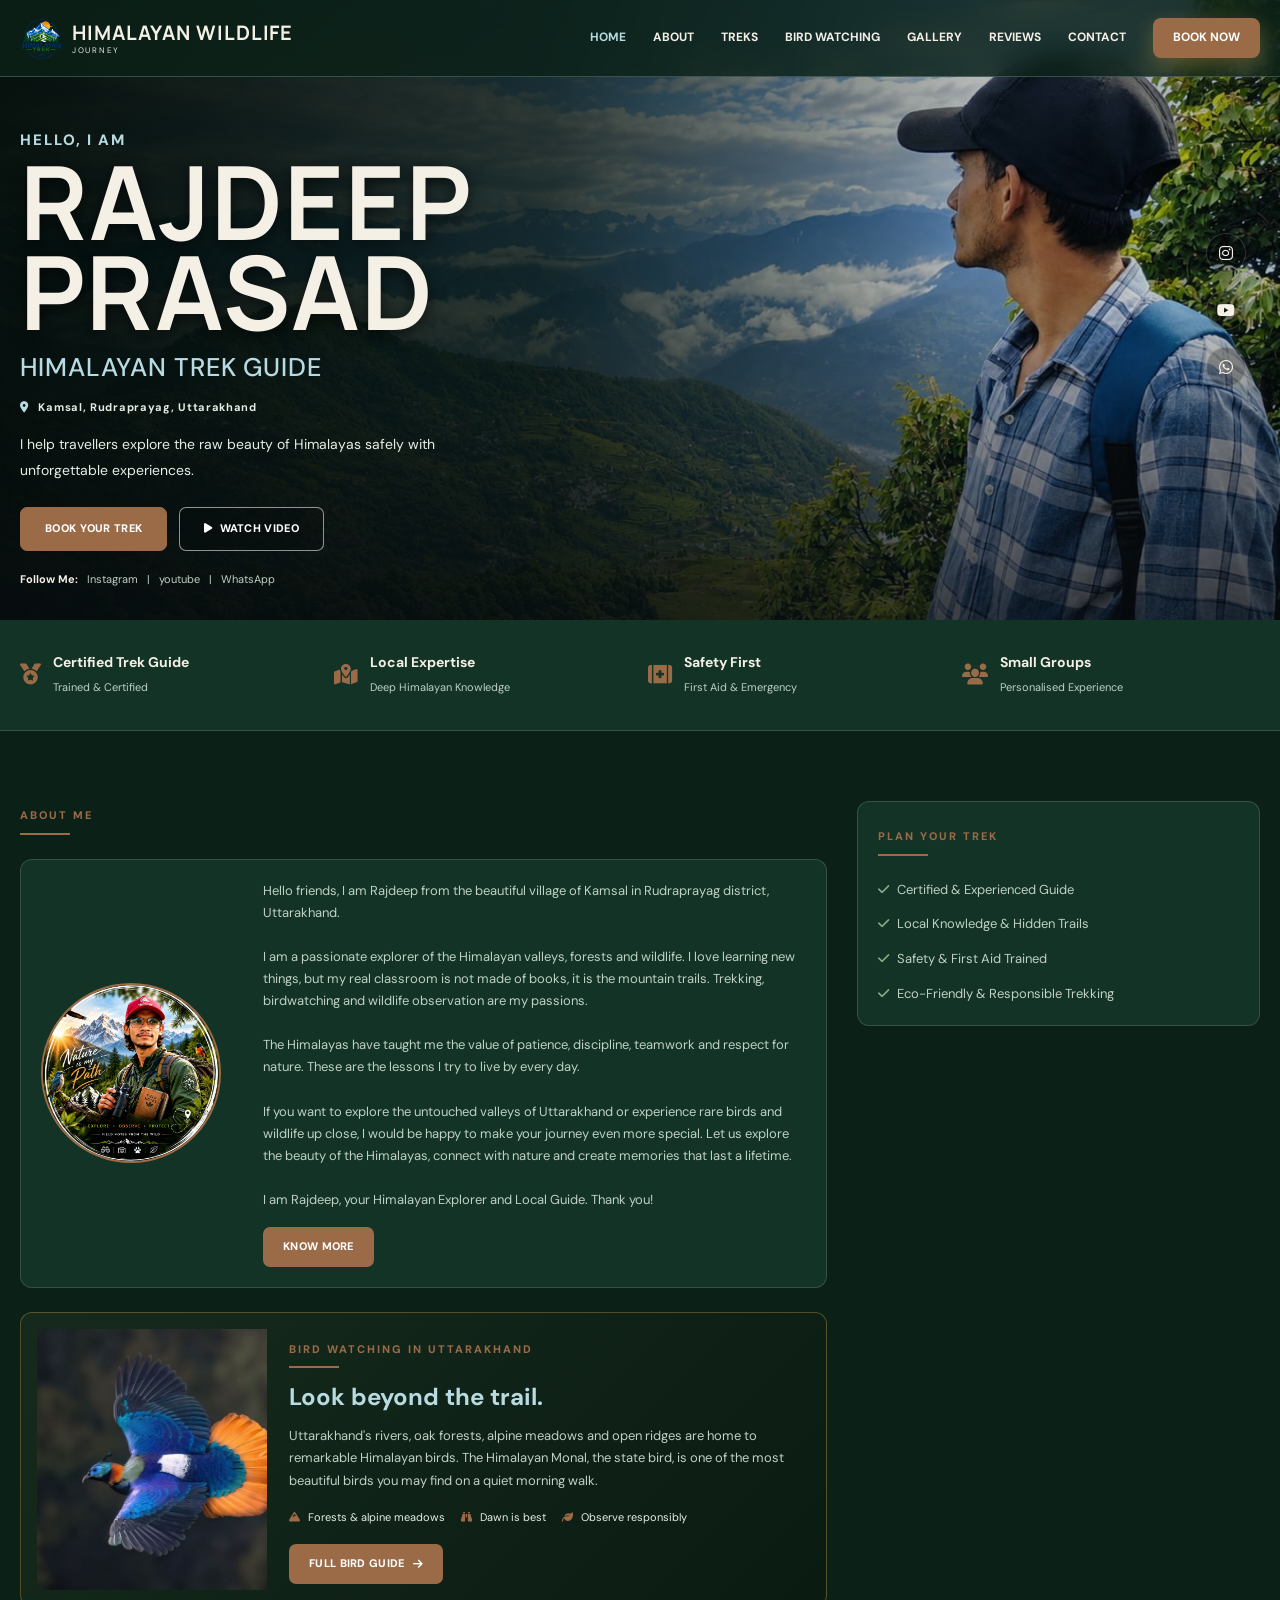
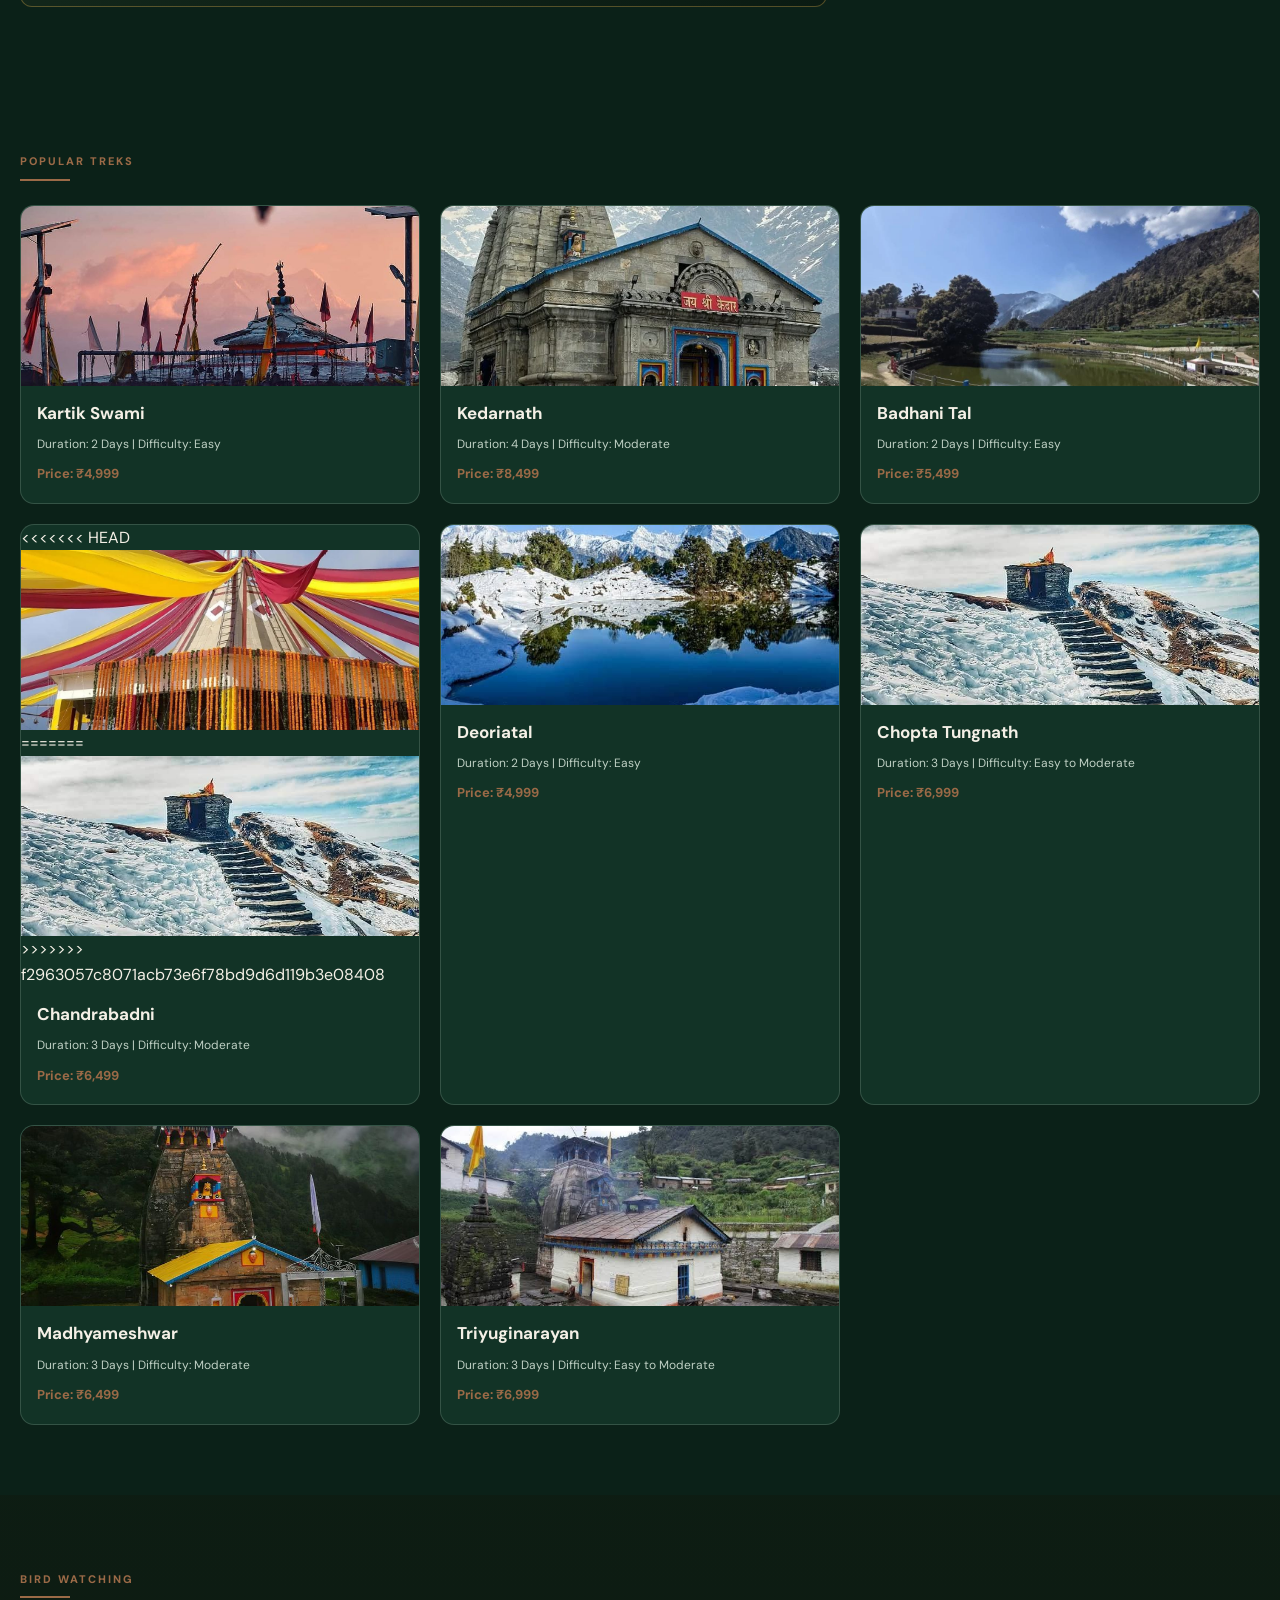
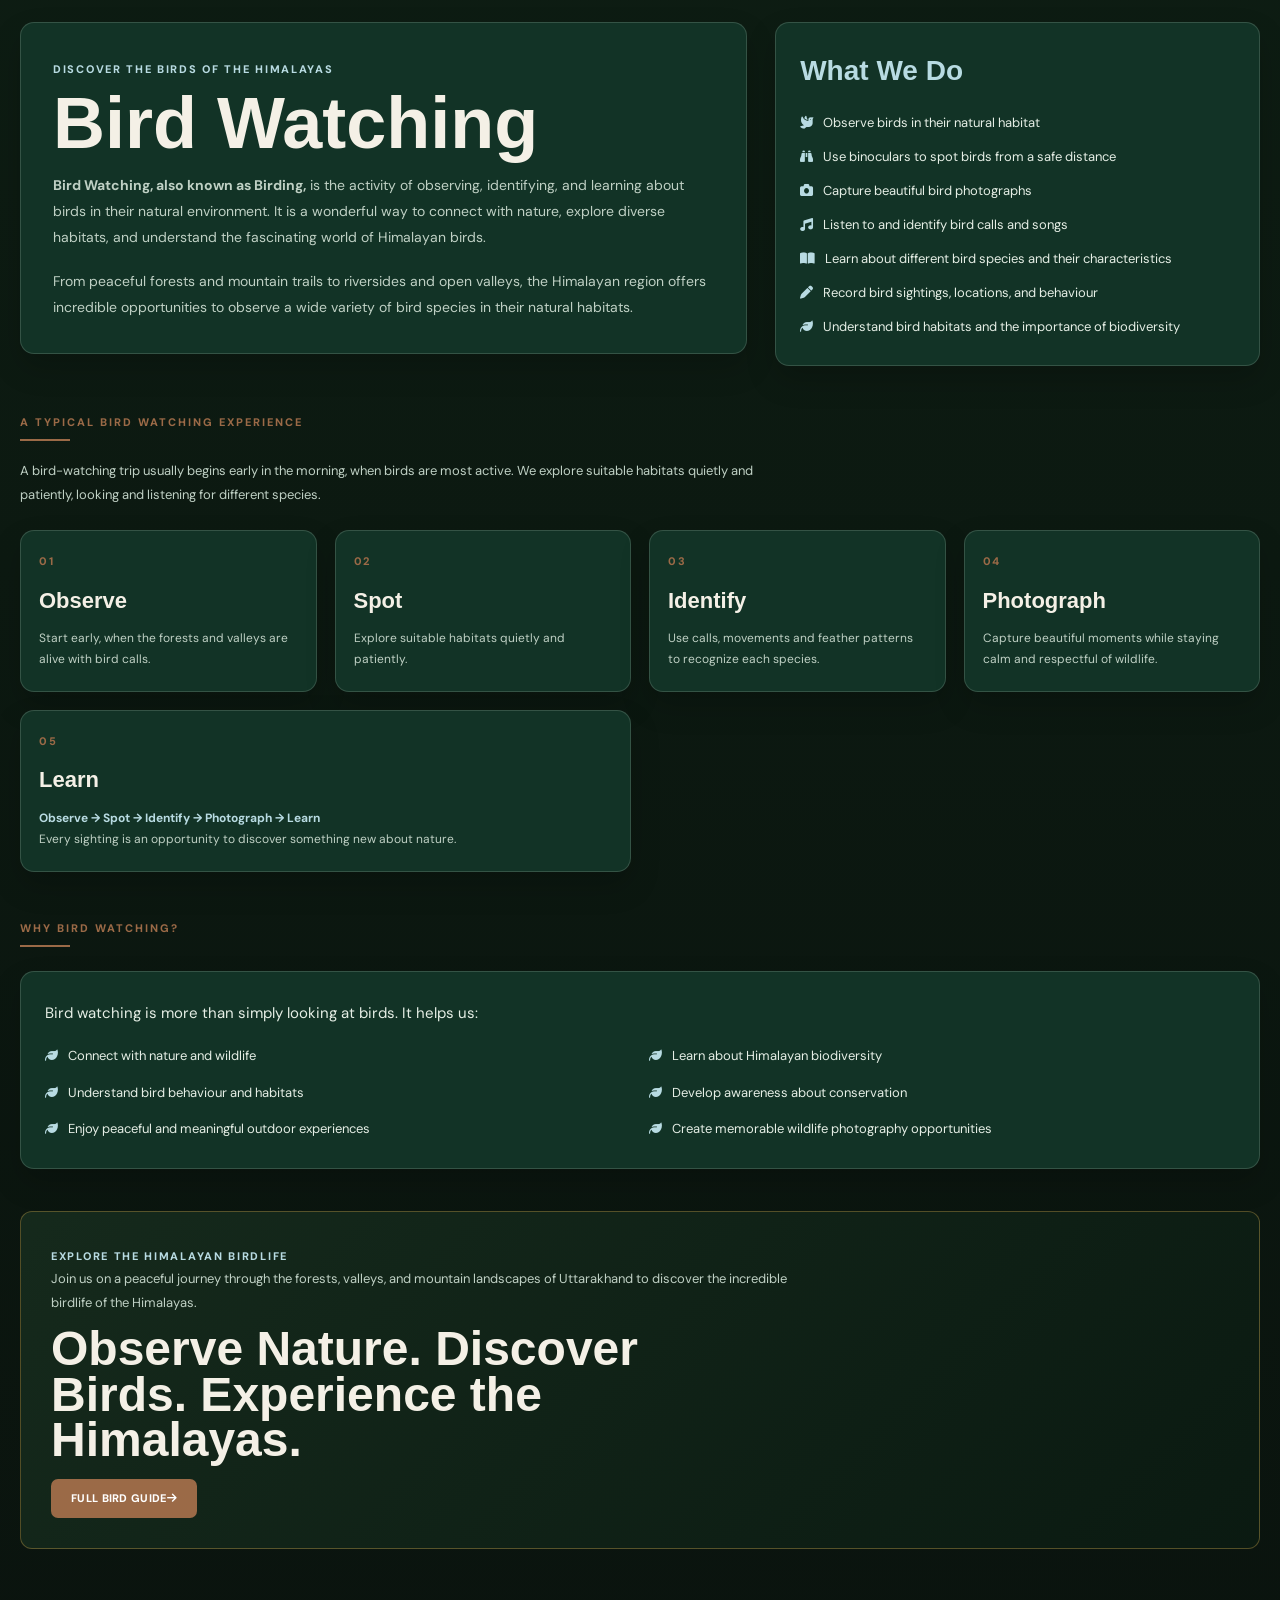
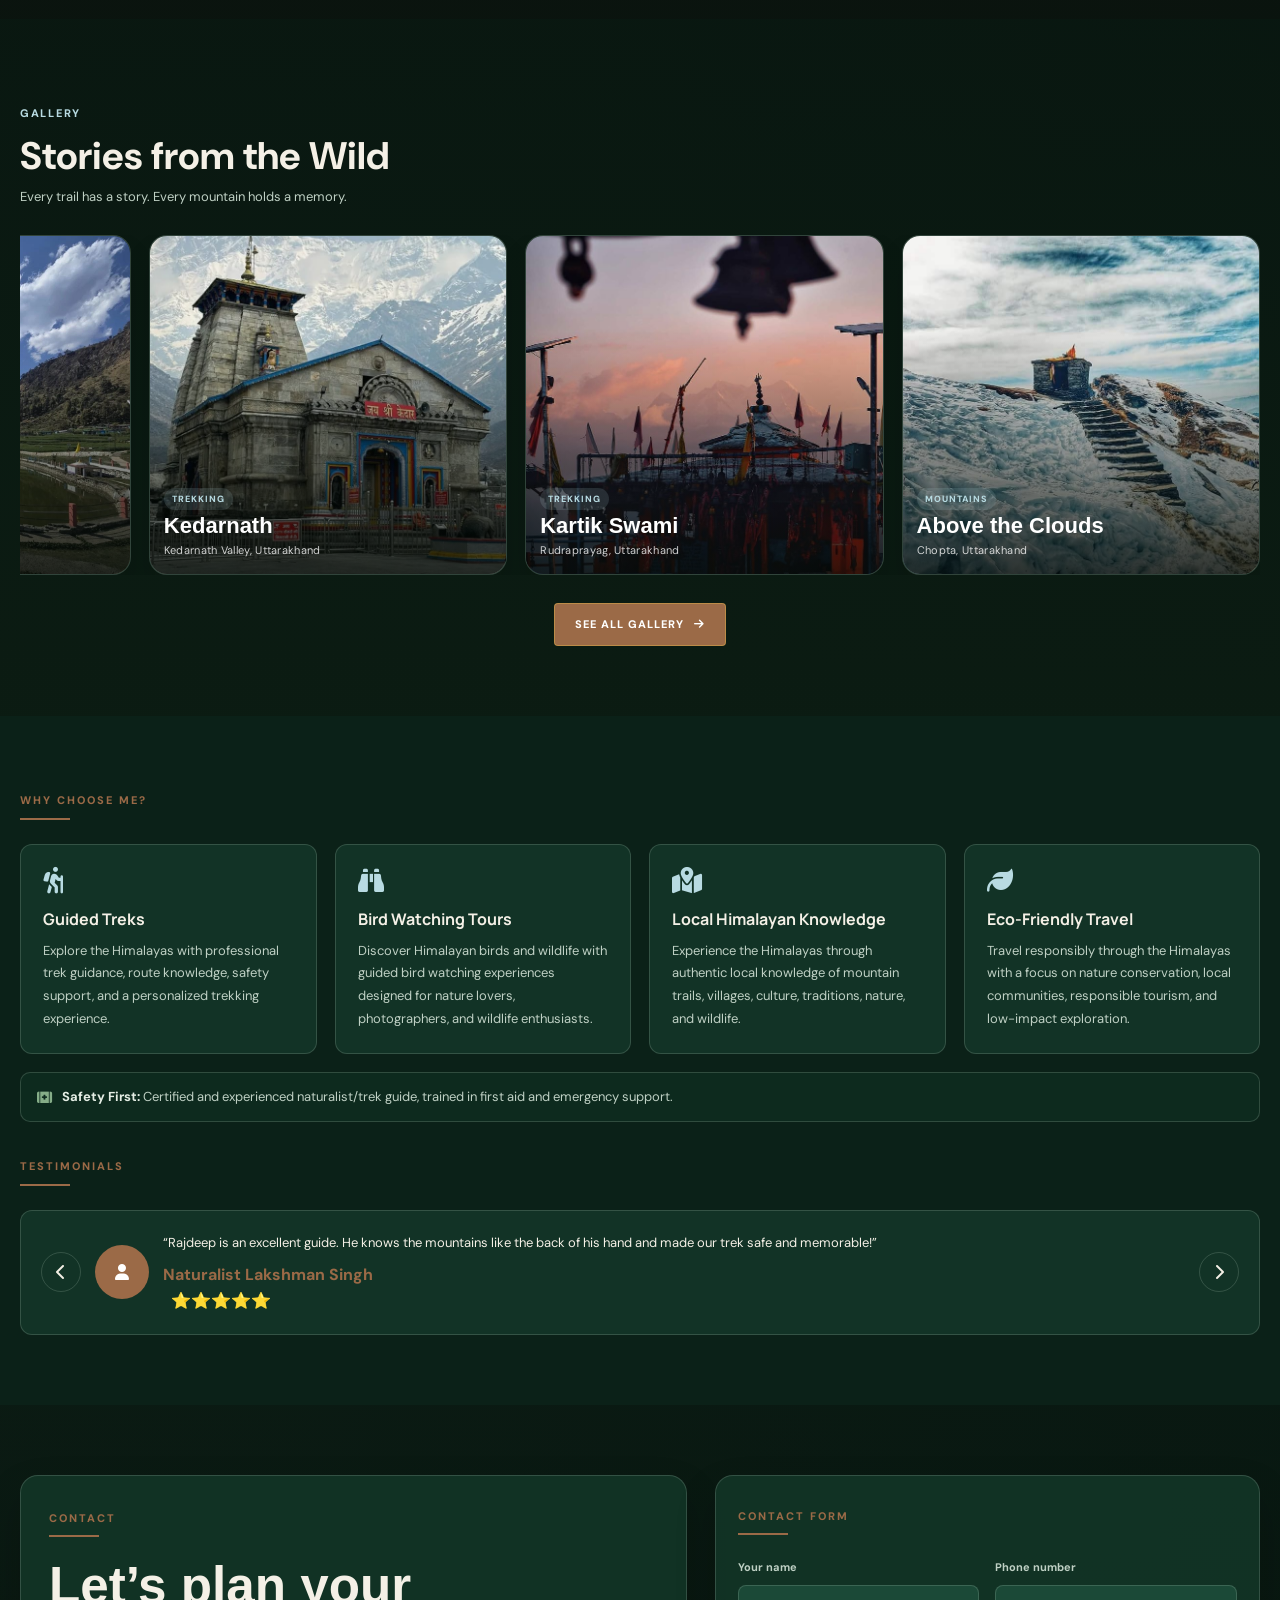
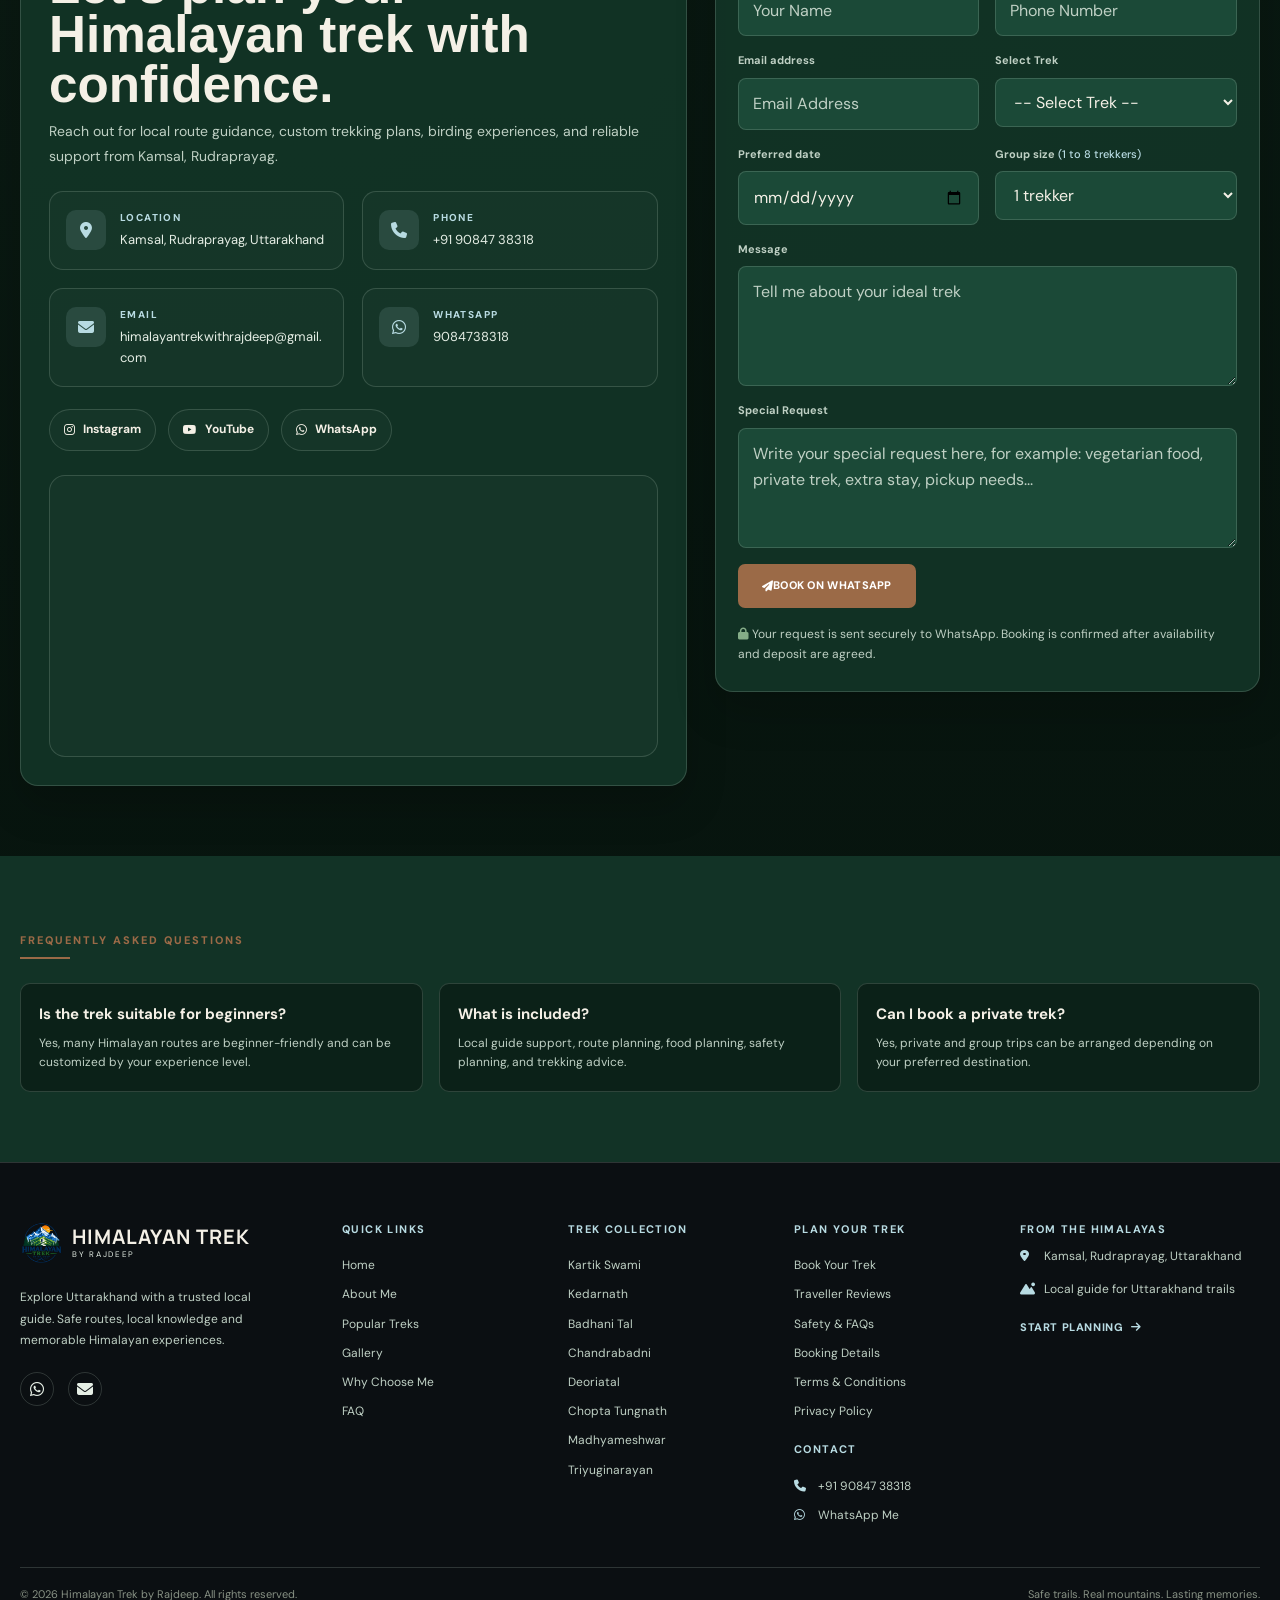
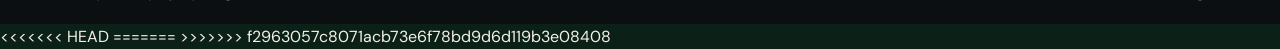
==== commit a8ec84d8: "update website data" ====
--- a/index.html
+++ b/index.html
@@ -43,11 +43,7 @@
     <div class="container hero-content">
       <div class="hero-copy">
         <div class="eyebrow">HELLO, I AM</div>
-<<<<<<< HEAD
         <h1>RAJDEEP PRASAD</h1>
-=======
-        <h1>RAJDEEP</h1>
->>>>>>> f2963057c8071acb73e6f78bd9d6d119b3e08408
         <h2>HIMALAYAN TREK GUIDE</h2>
         <div class="location">
           <i class="fa-solid fa-location-dot"></i>
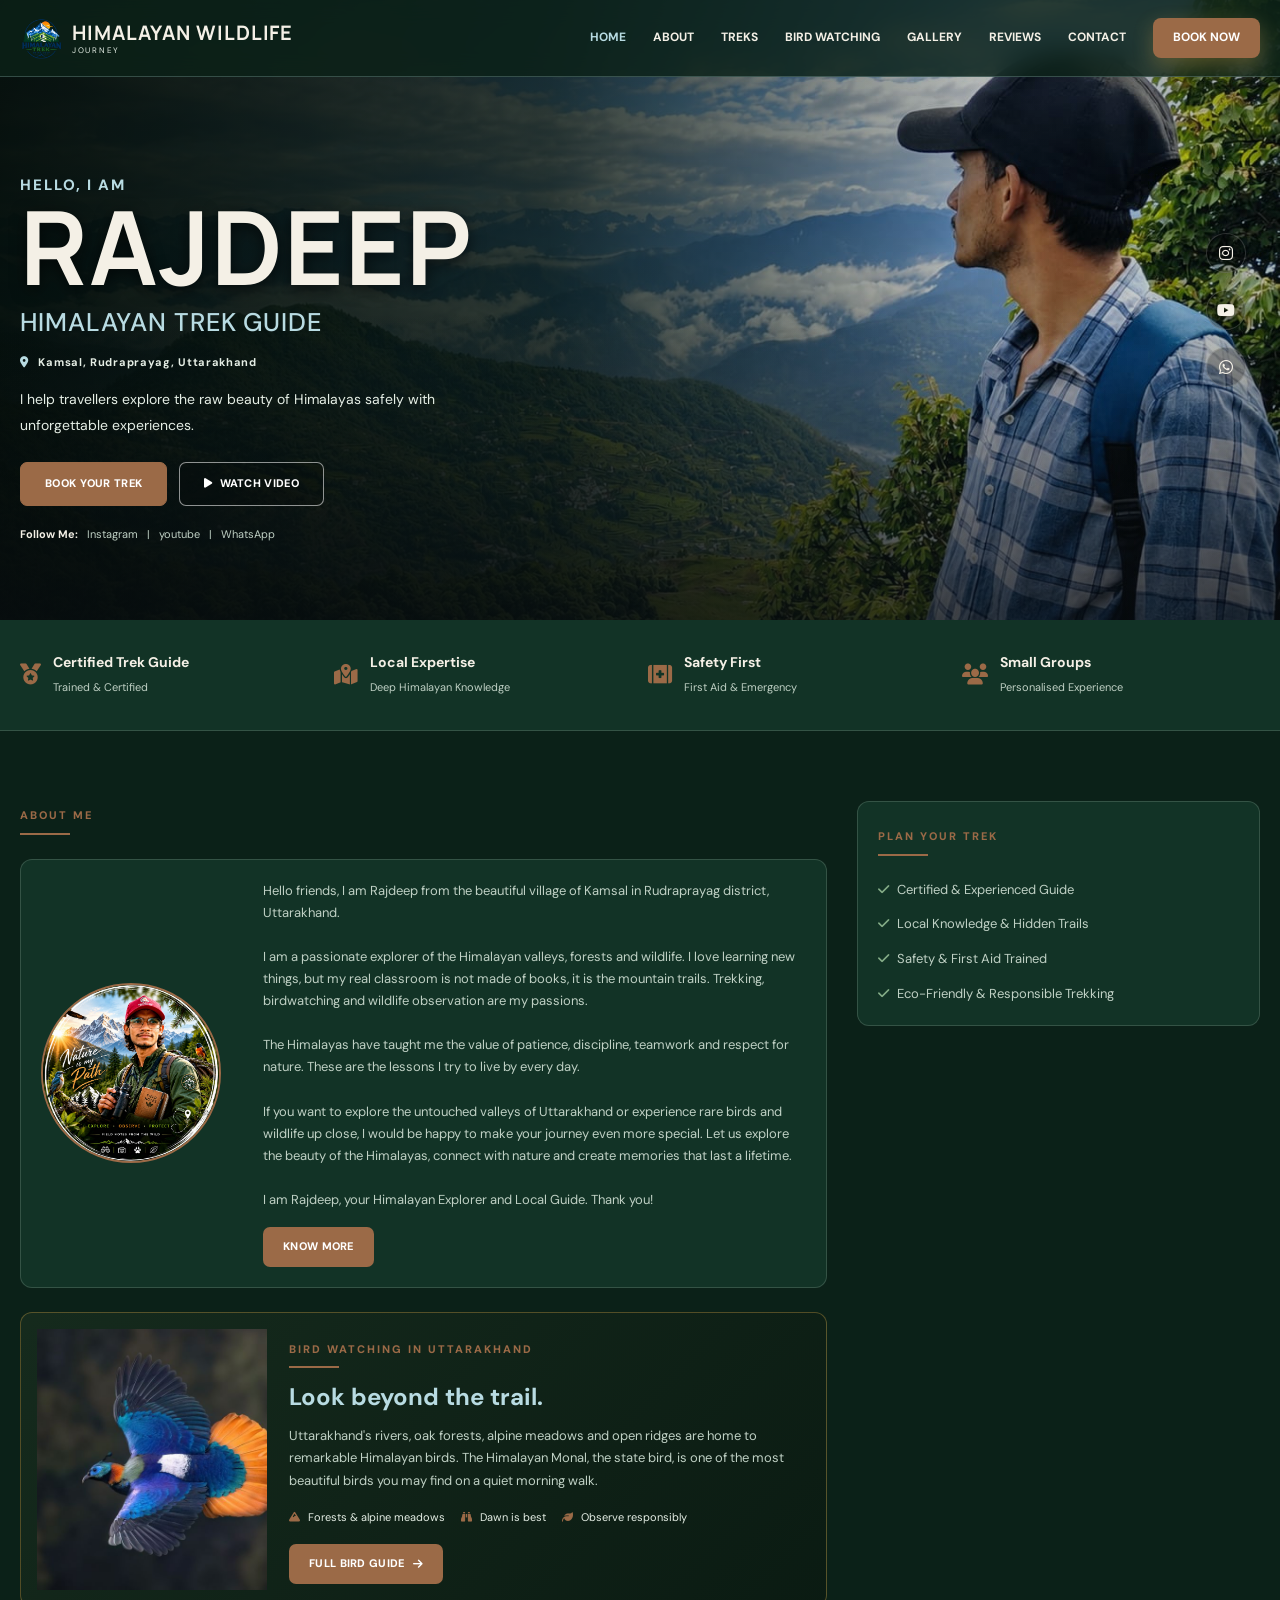
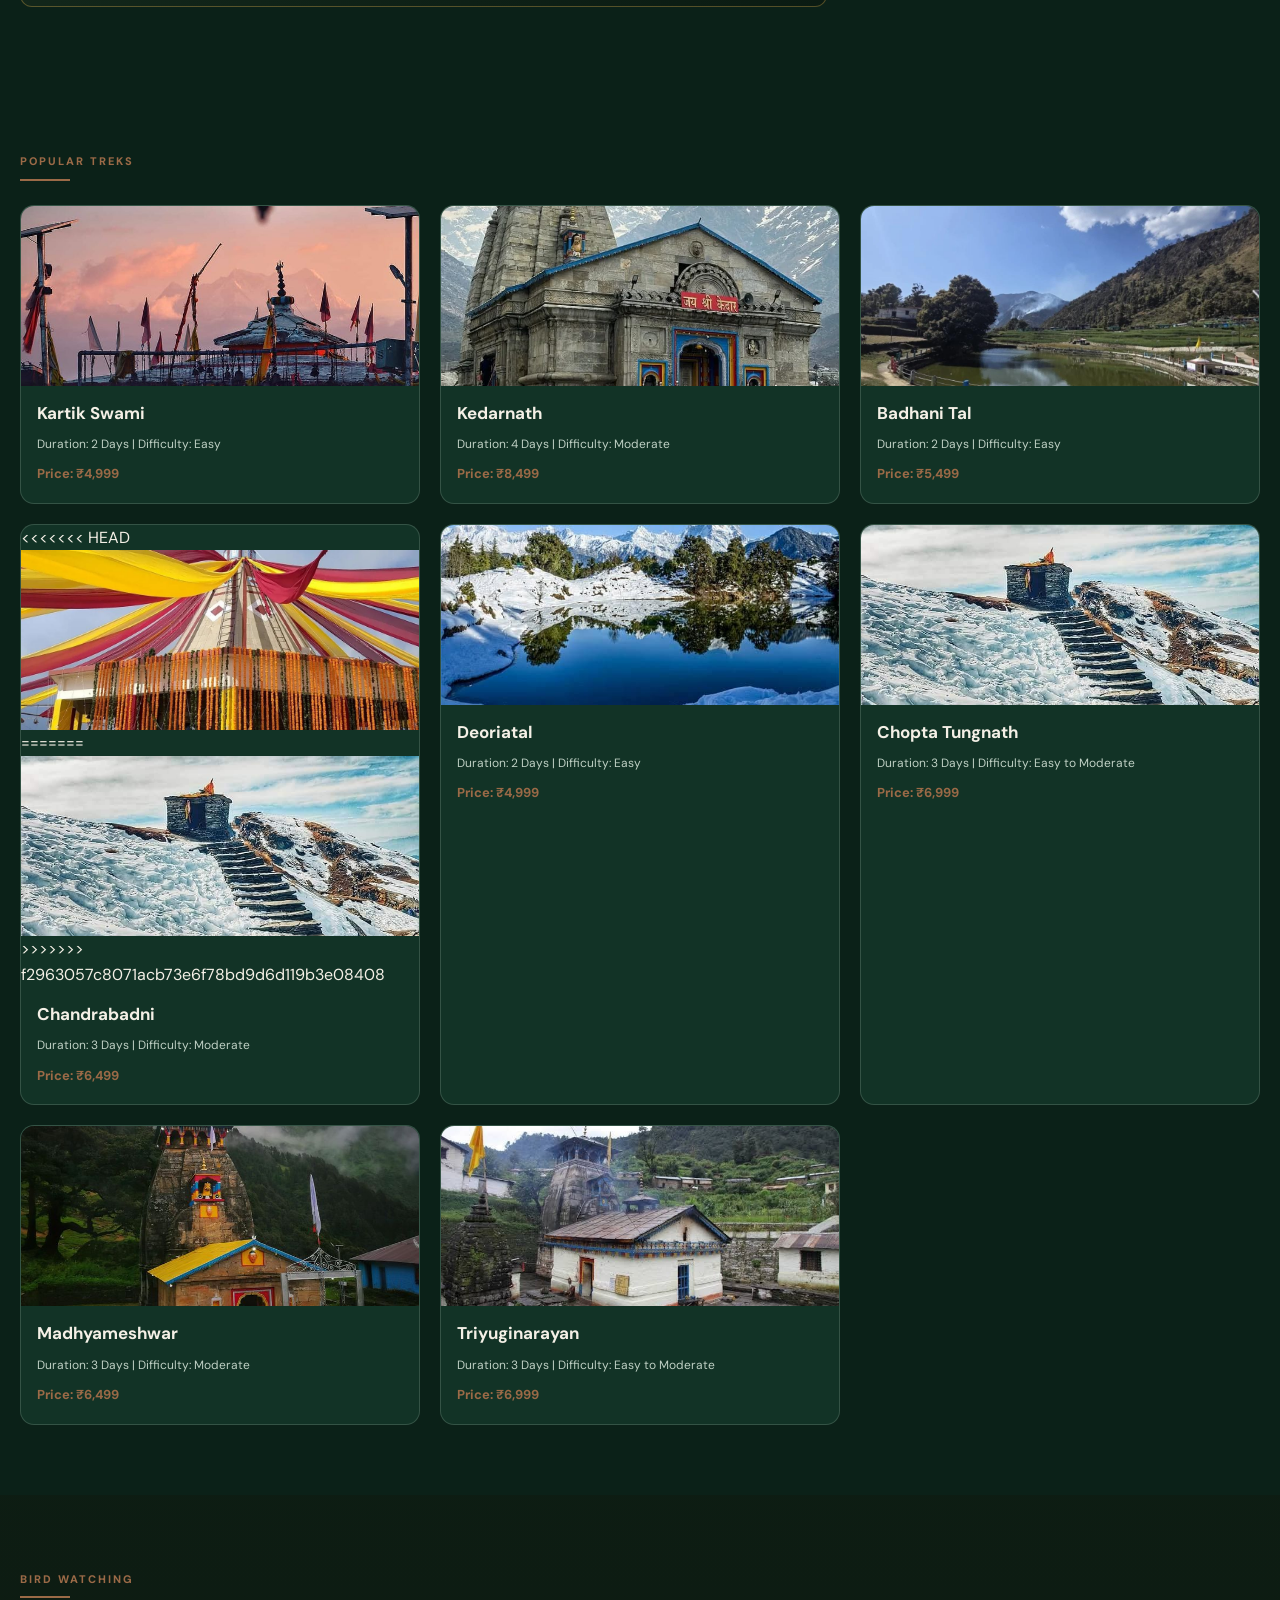
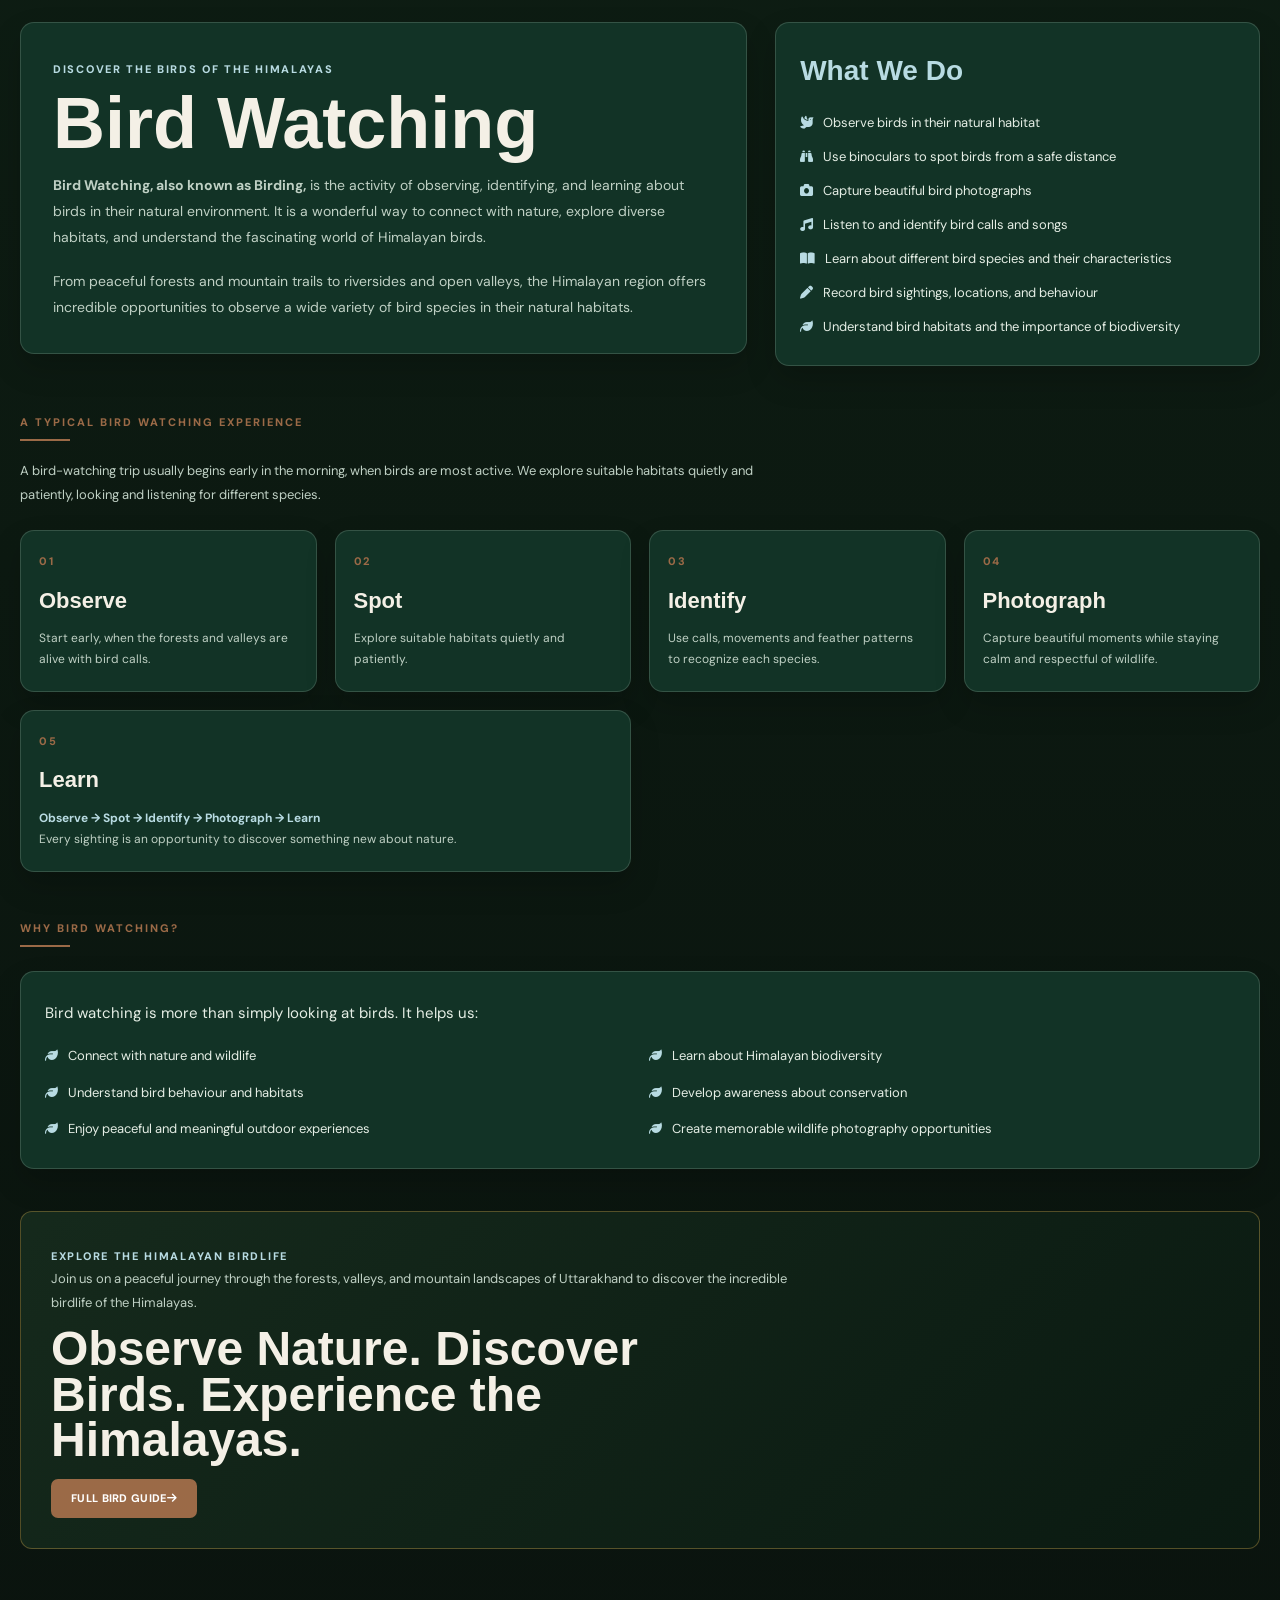
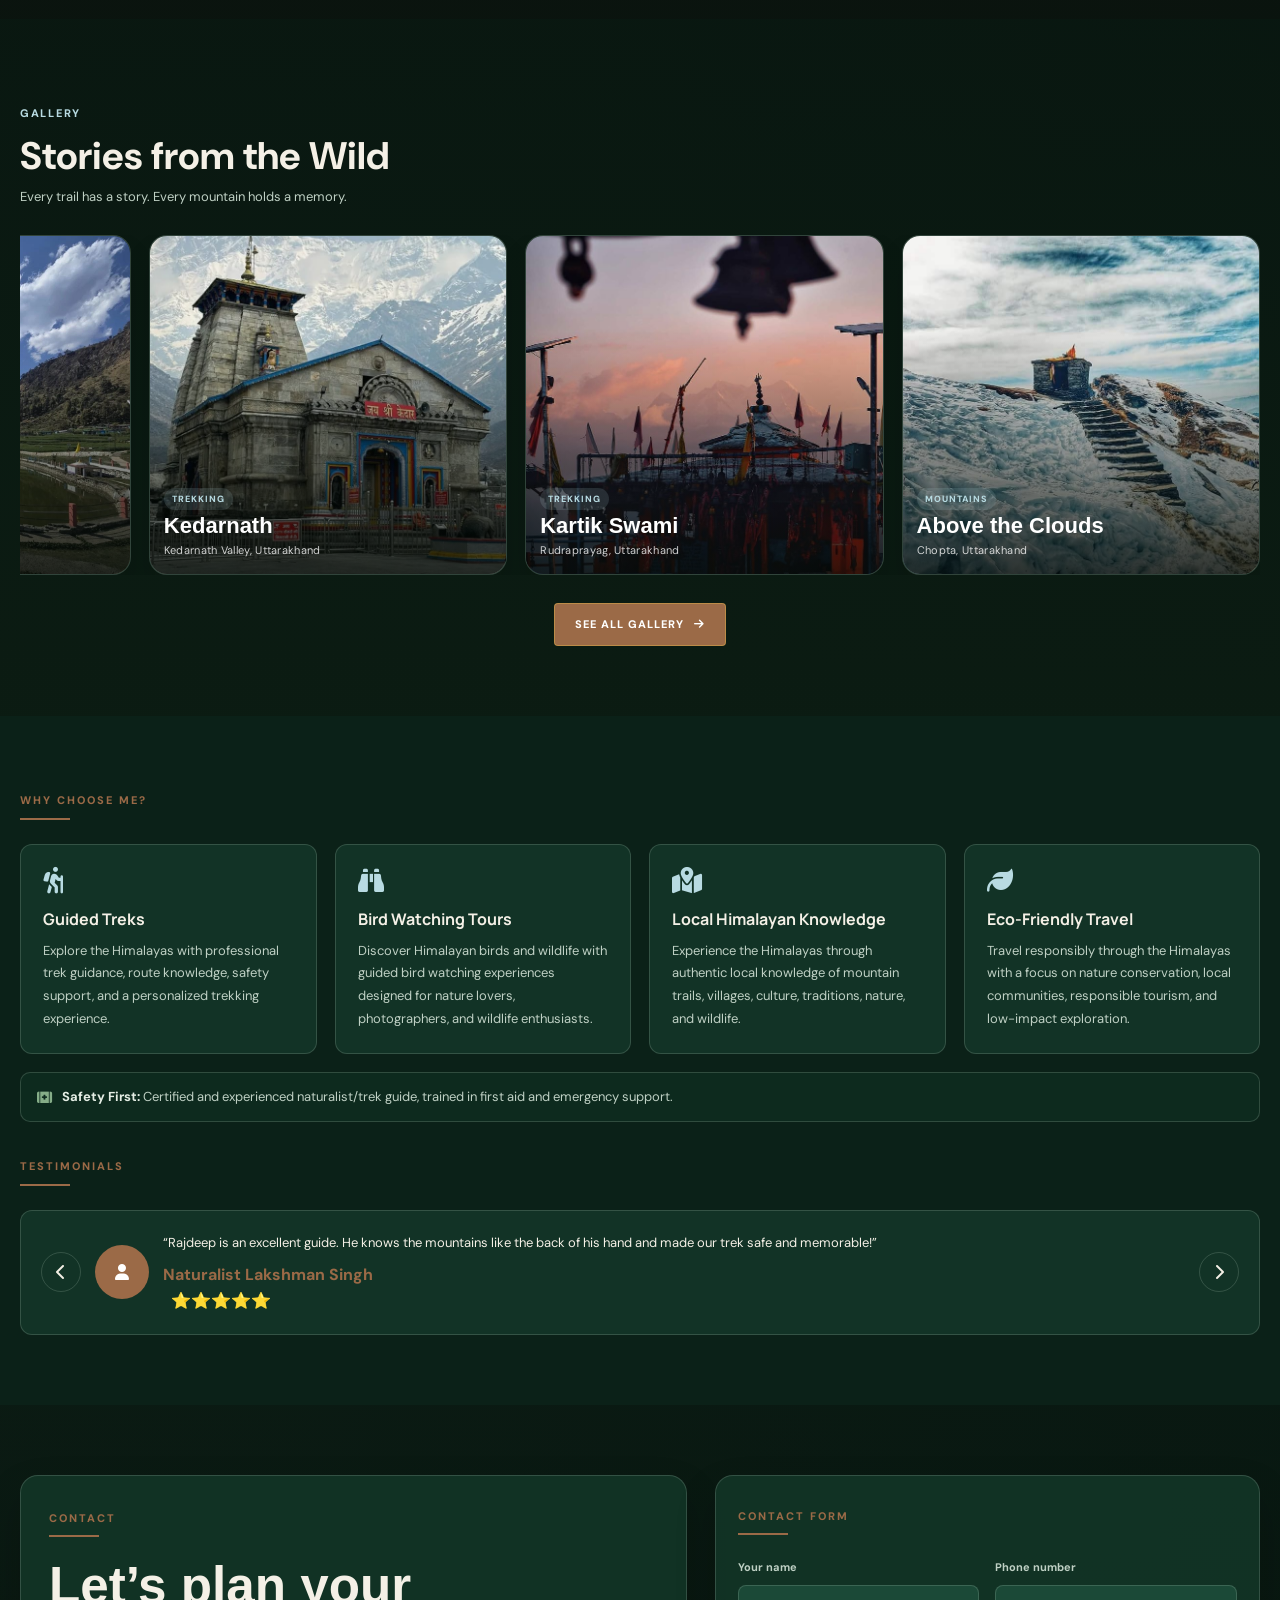
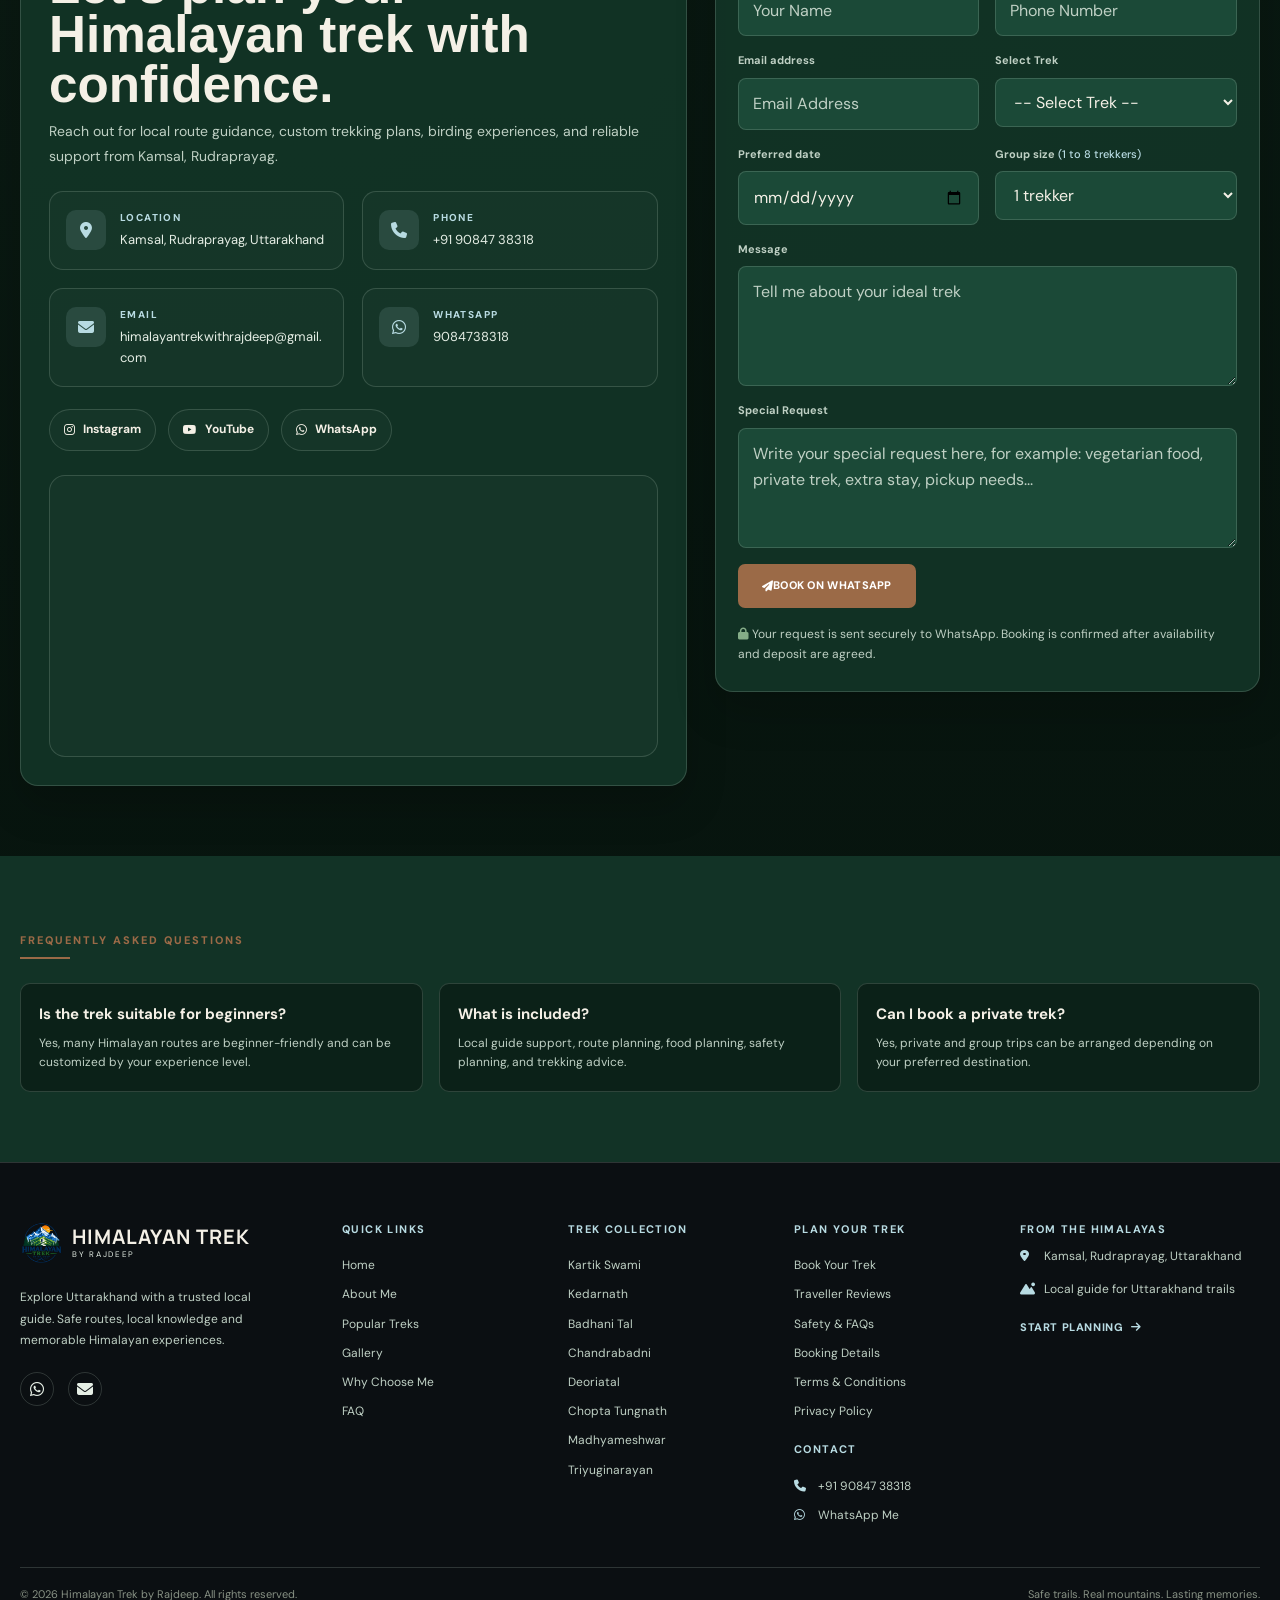
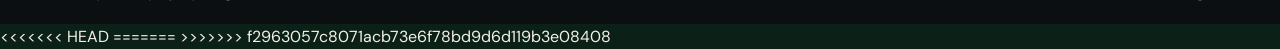
==== commit a5fd4980: "update website data" ====
--- a/index.html
+++ b/index.html
@@ -43,7 +43,7 @@
     <div class="container hero-content">
       <div class="hero-copy">
         <div class="eyebrow">HELLO, I AM</div>
-        <h1>RAJDEEP PRASAD</h1>
+        <h1>RAJDEEP</h1>
         <h2>HIMALAYAN TREK GUIDE</h2>
         <div class="location">
           <i class="fa-solid fa-location-dot"></i>
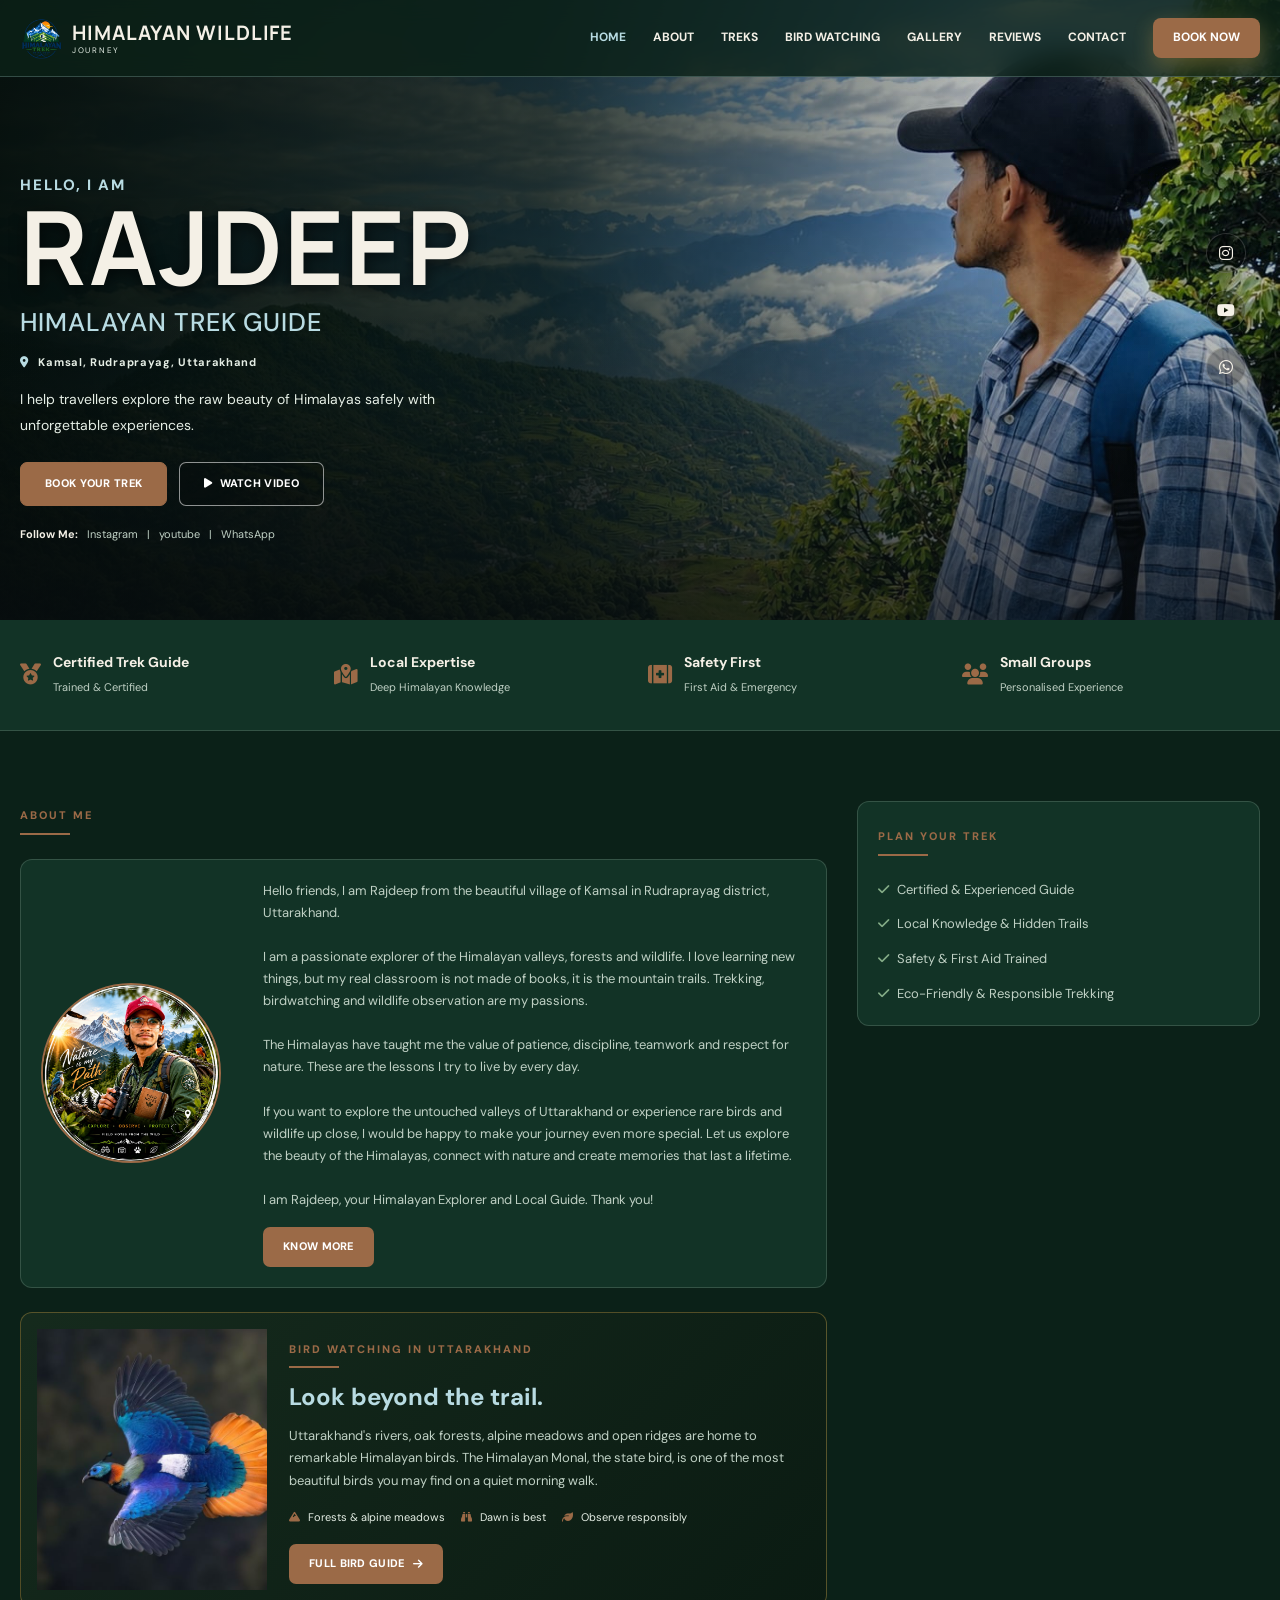
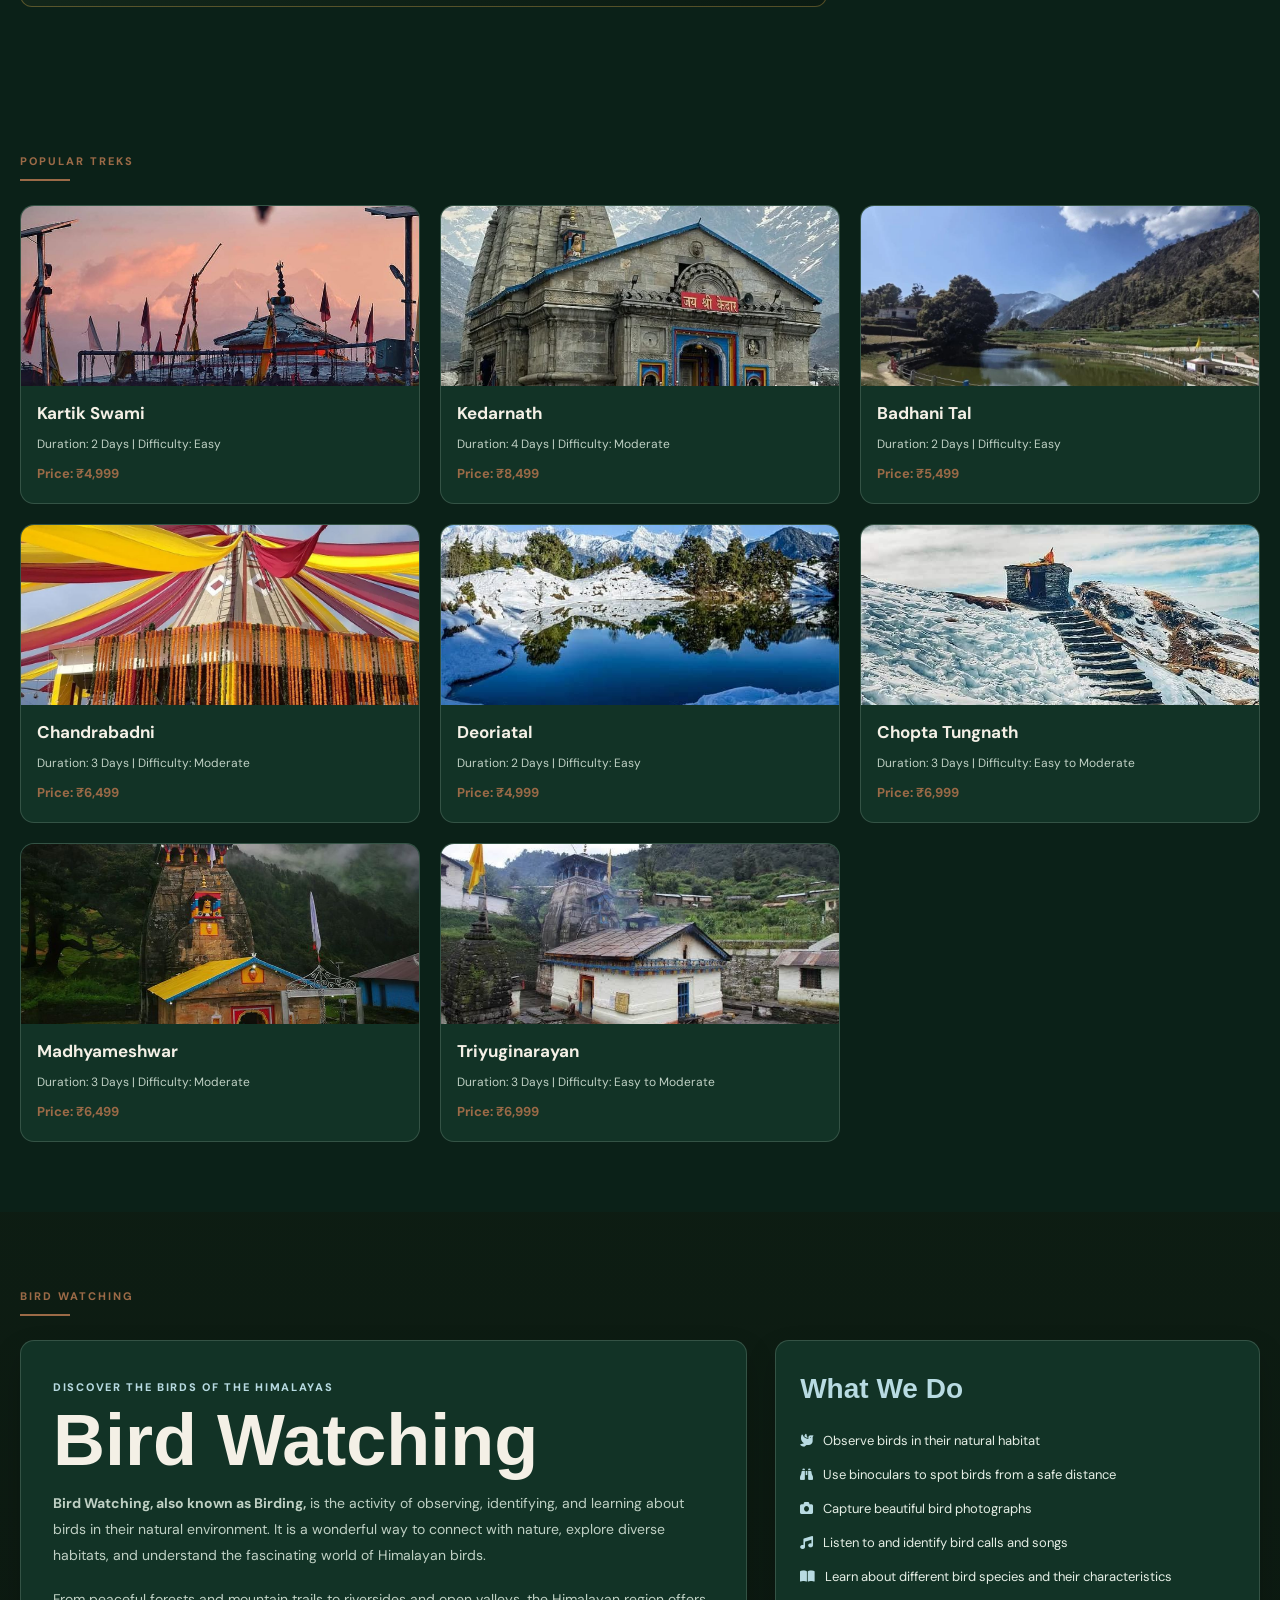
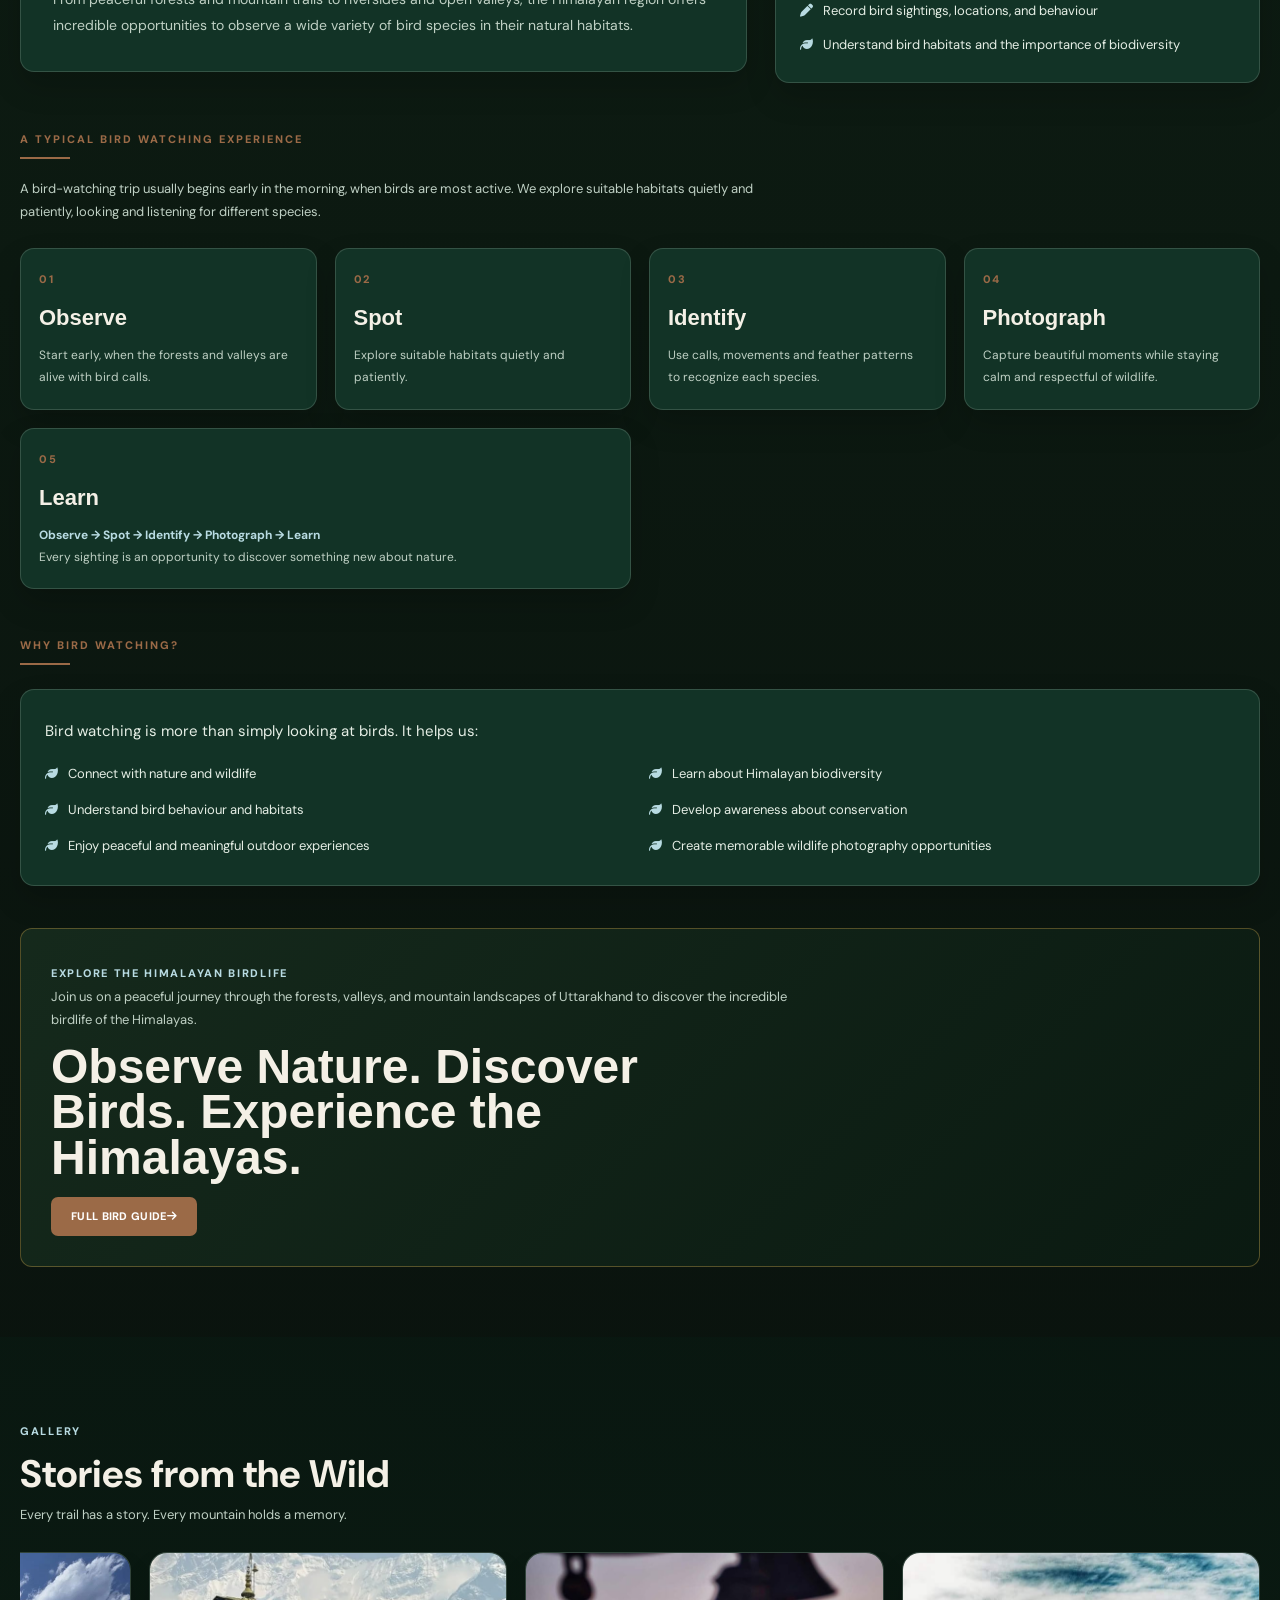
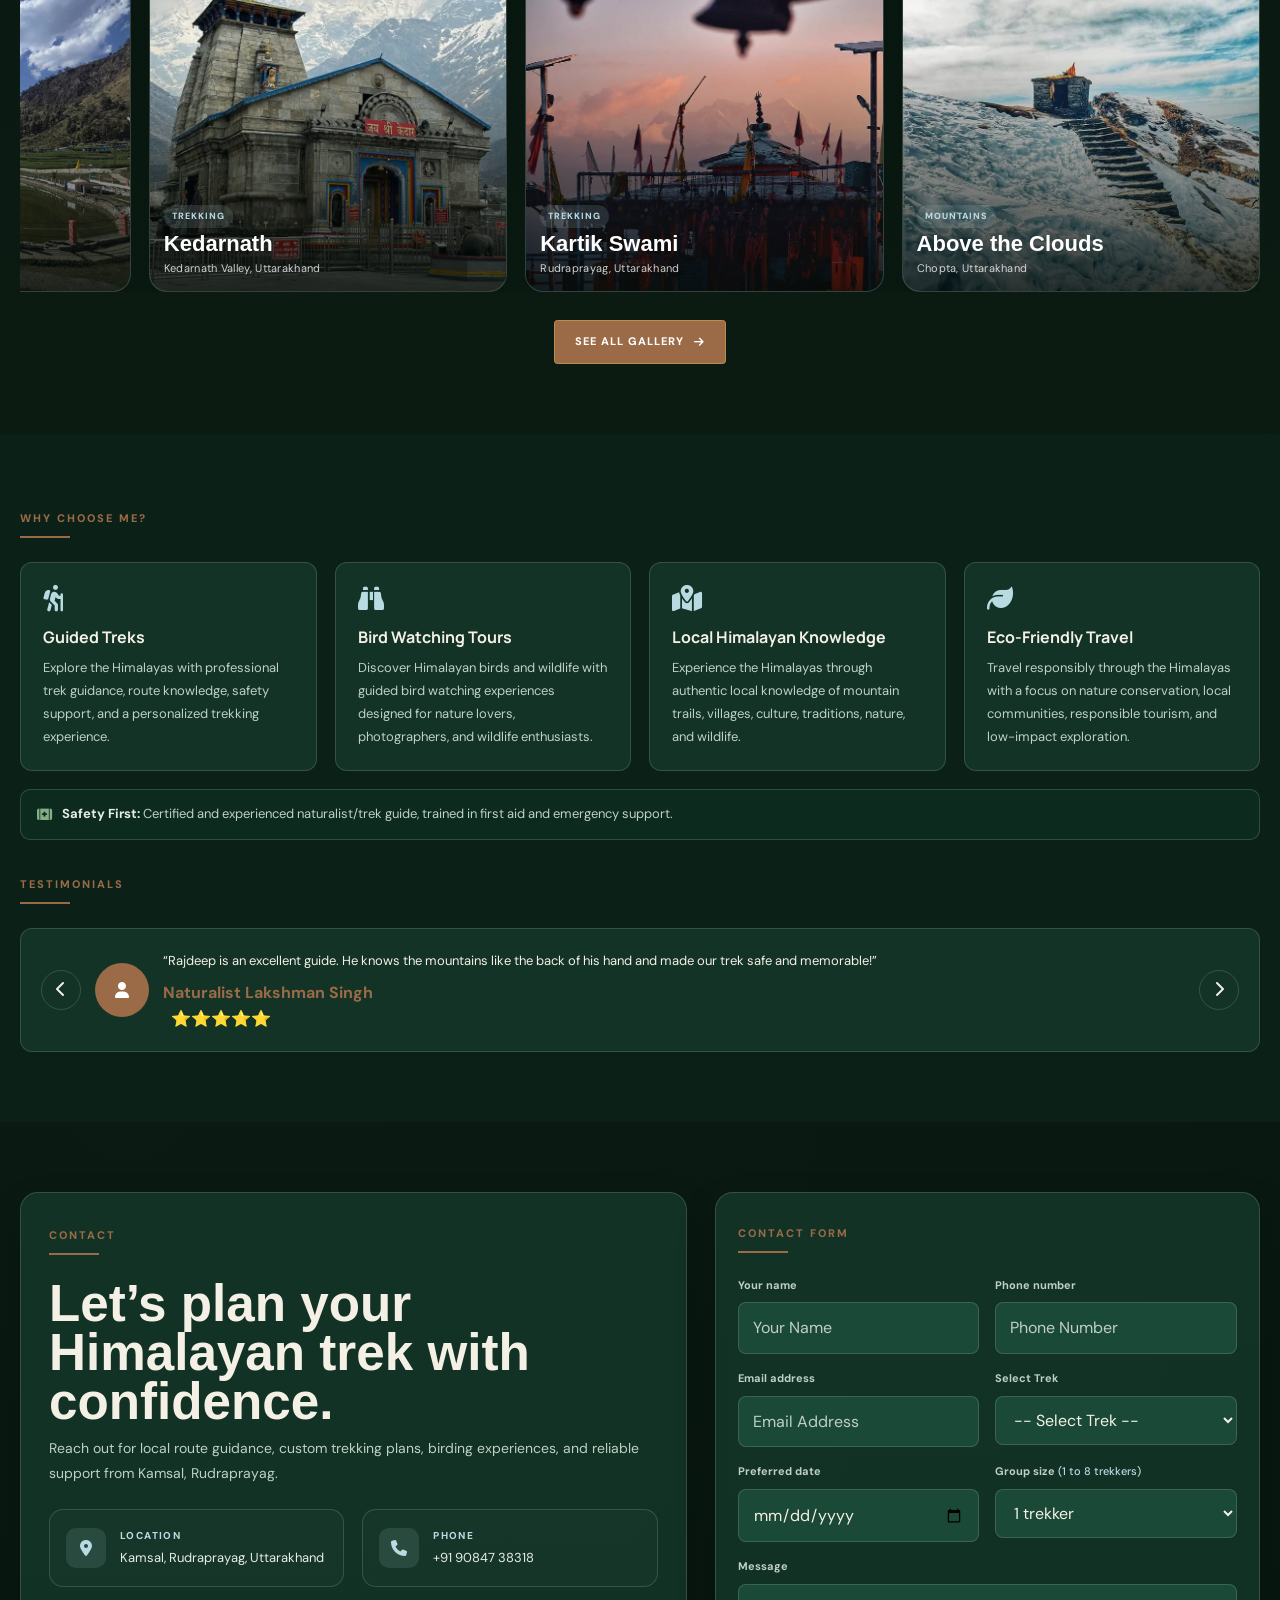
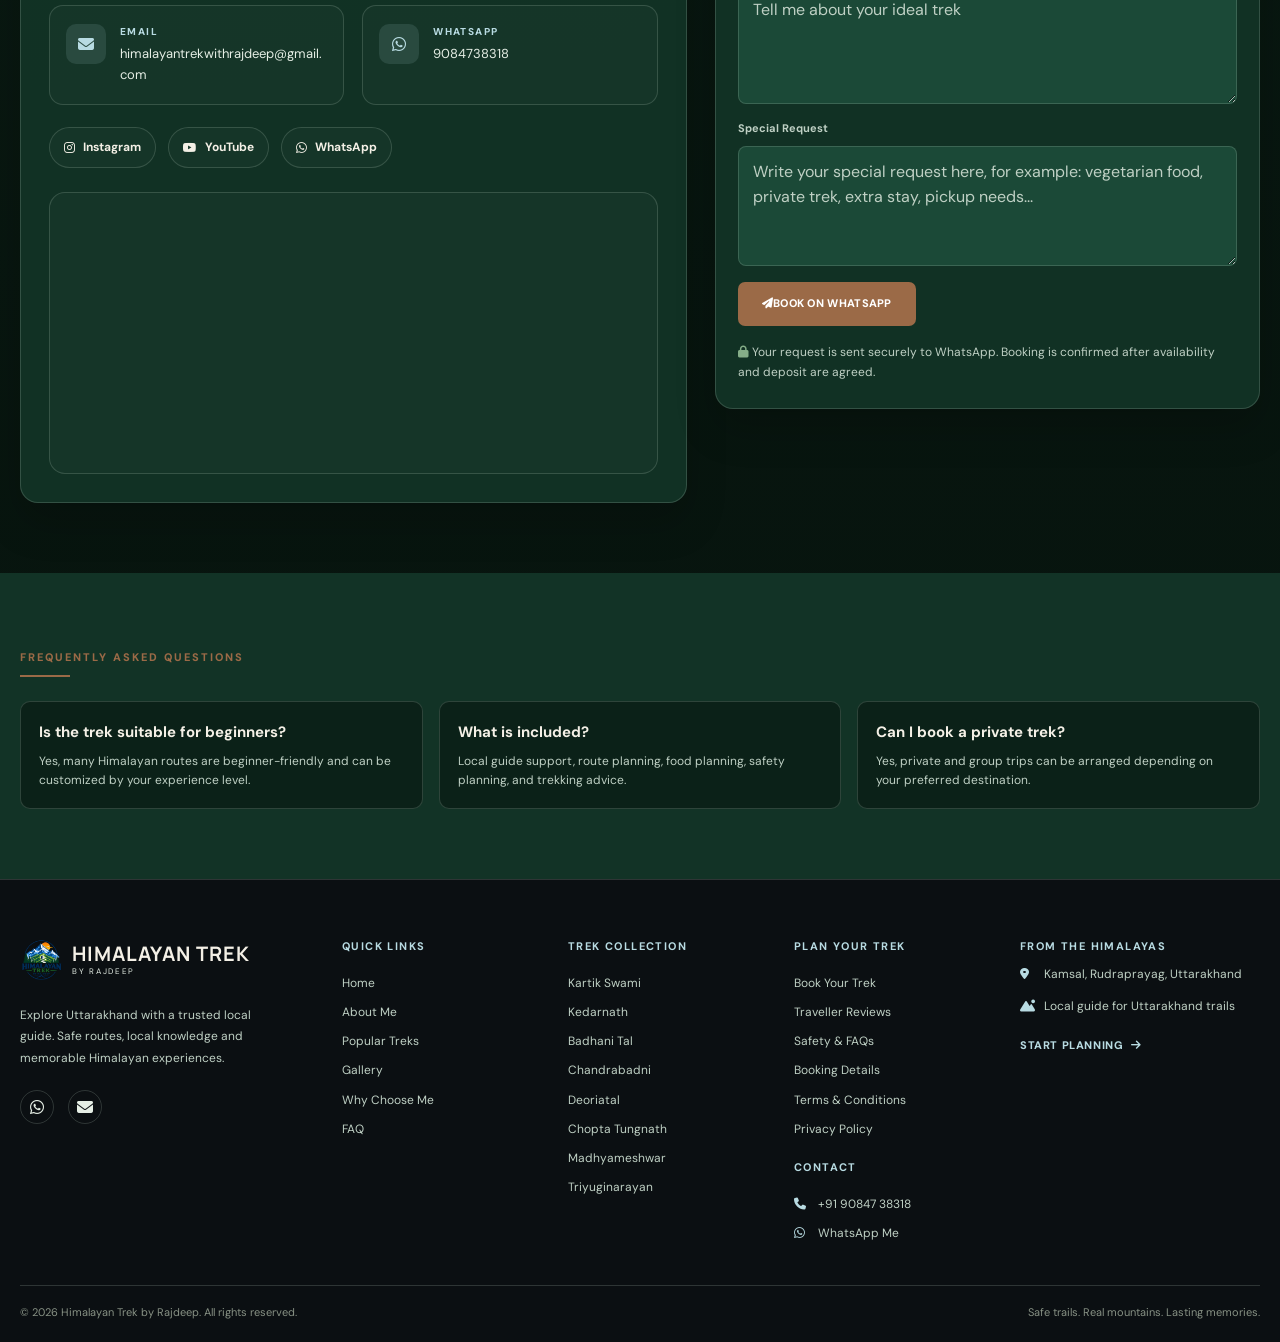
==== commit 93c6343f: "update website data" ====
--- a/index.html
+++ b/index.html
@@ -204,11 +204,7 @@
           </article>
           <article class="trek-card">
             <a class="trek-card-link" href="treks.html?trek=chandrabadhni">
-<<<<<<< HEAD
               <img src="images/chandrabadhani%20temple.jpeg" alt="Chandrabadni Trek" />
-=======
-              <img src="images/chandrashila.jpeg" alt="Chandrabadni Trek" />
->>>>>>> f2963057c8071acb73e6f78bd9d6d119b3e08408
               <div class="trek-info">
                 <h3>Chandrabadni</h3>
                 <p>Duration: 3 Days | Difficulty: Moderate</p>
@@ -644,9 +640,3 @@
   <script src="js/main.js"></script>
 </body>
 </html>
-
-
-<<<<<<< HEAD
-=======
-
->>>>>>> f2963057c8071acb73e6f78bd9d6d119b3e08408
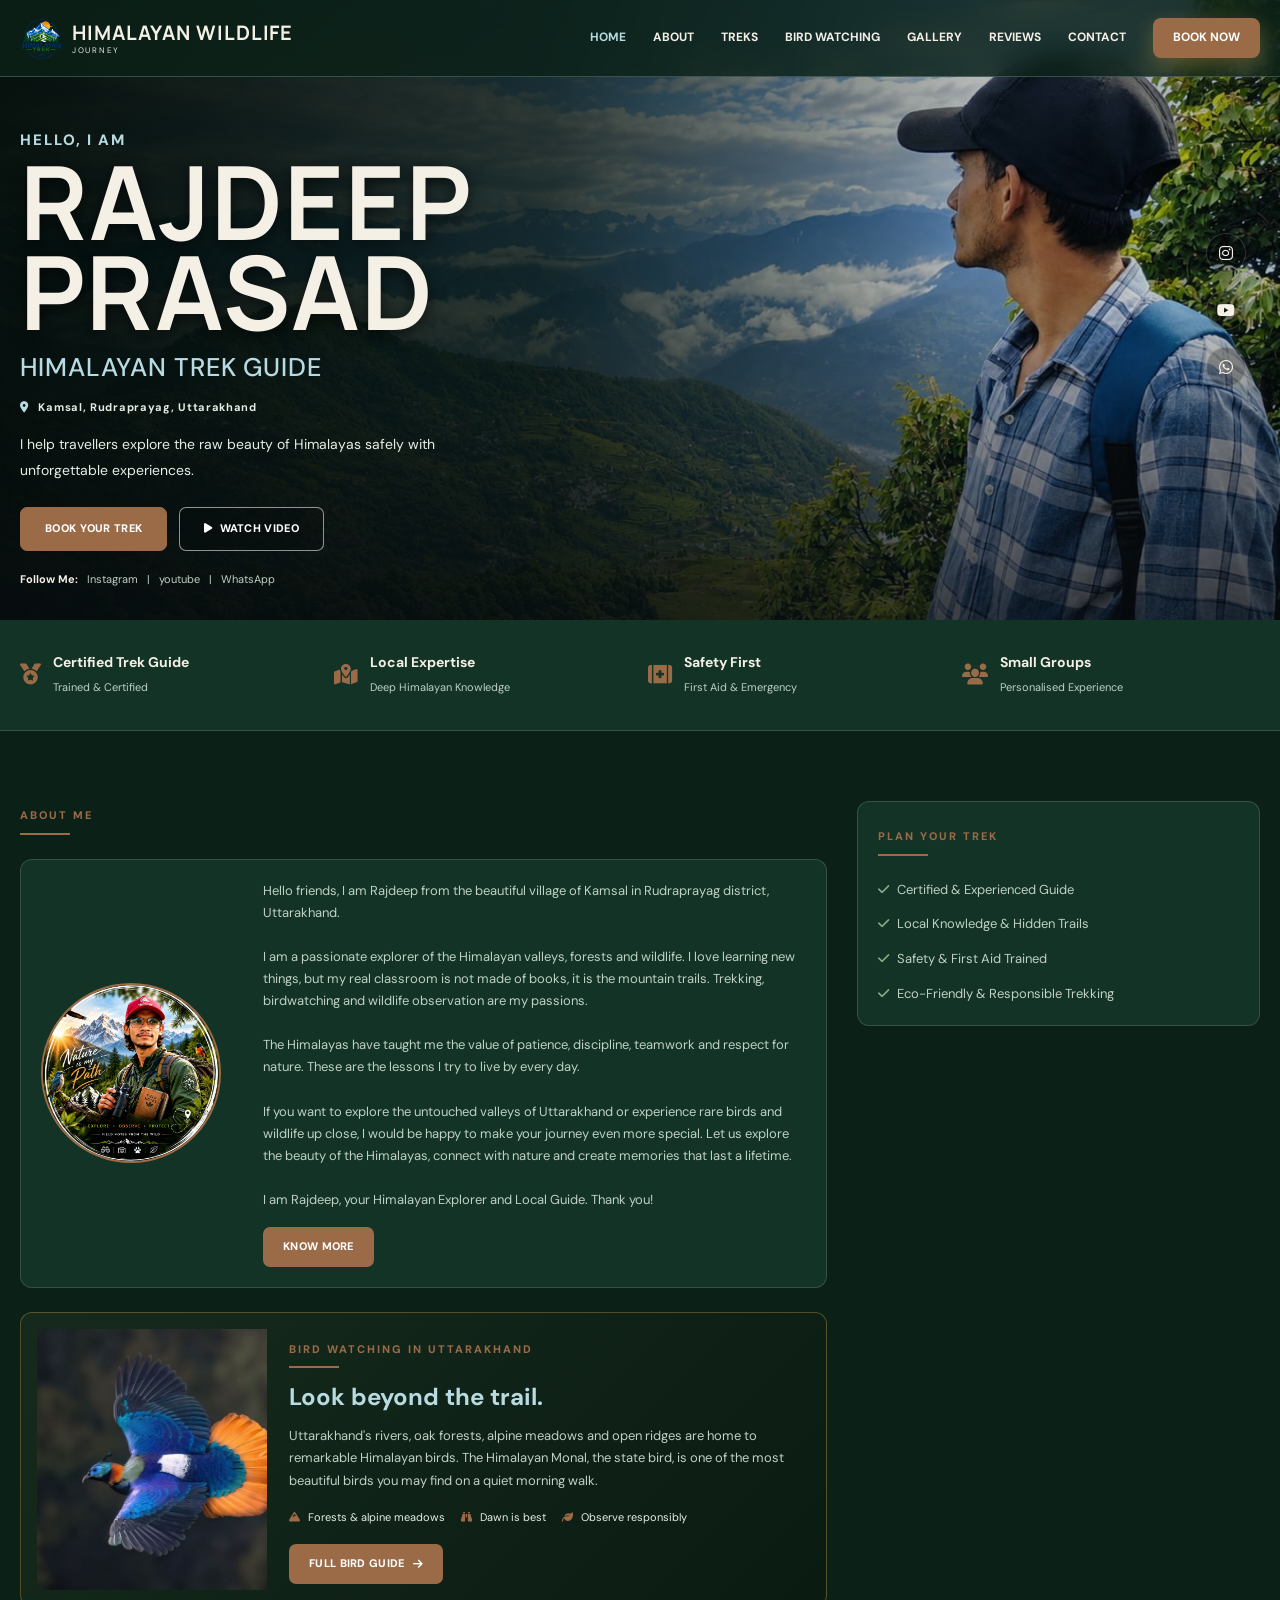
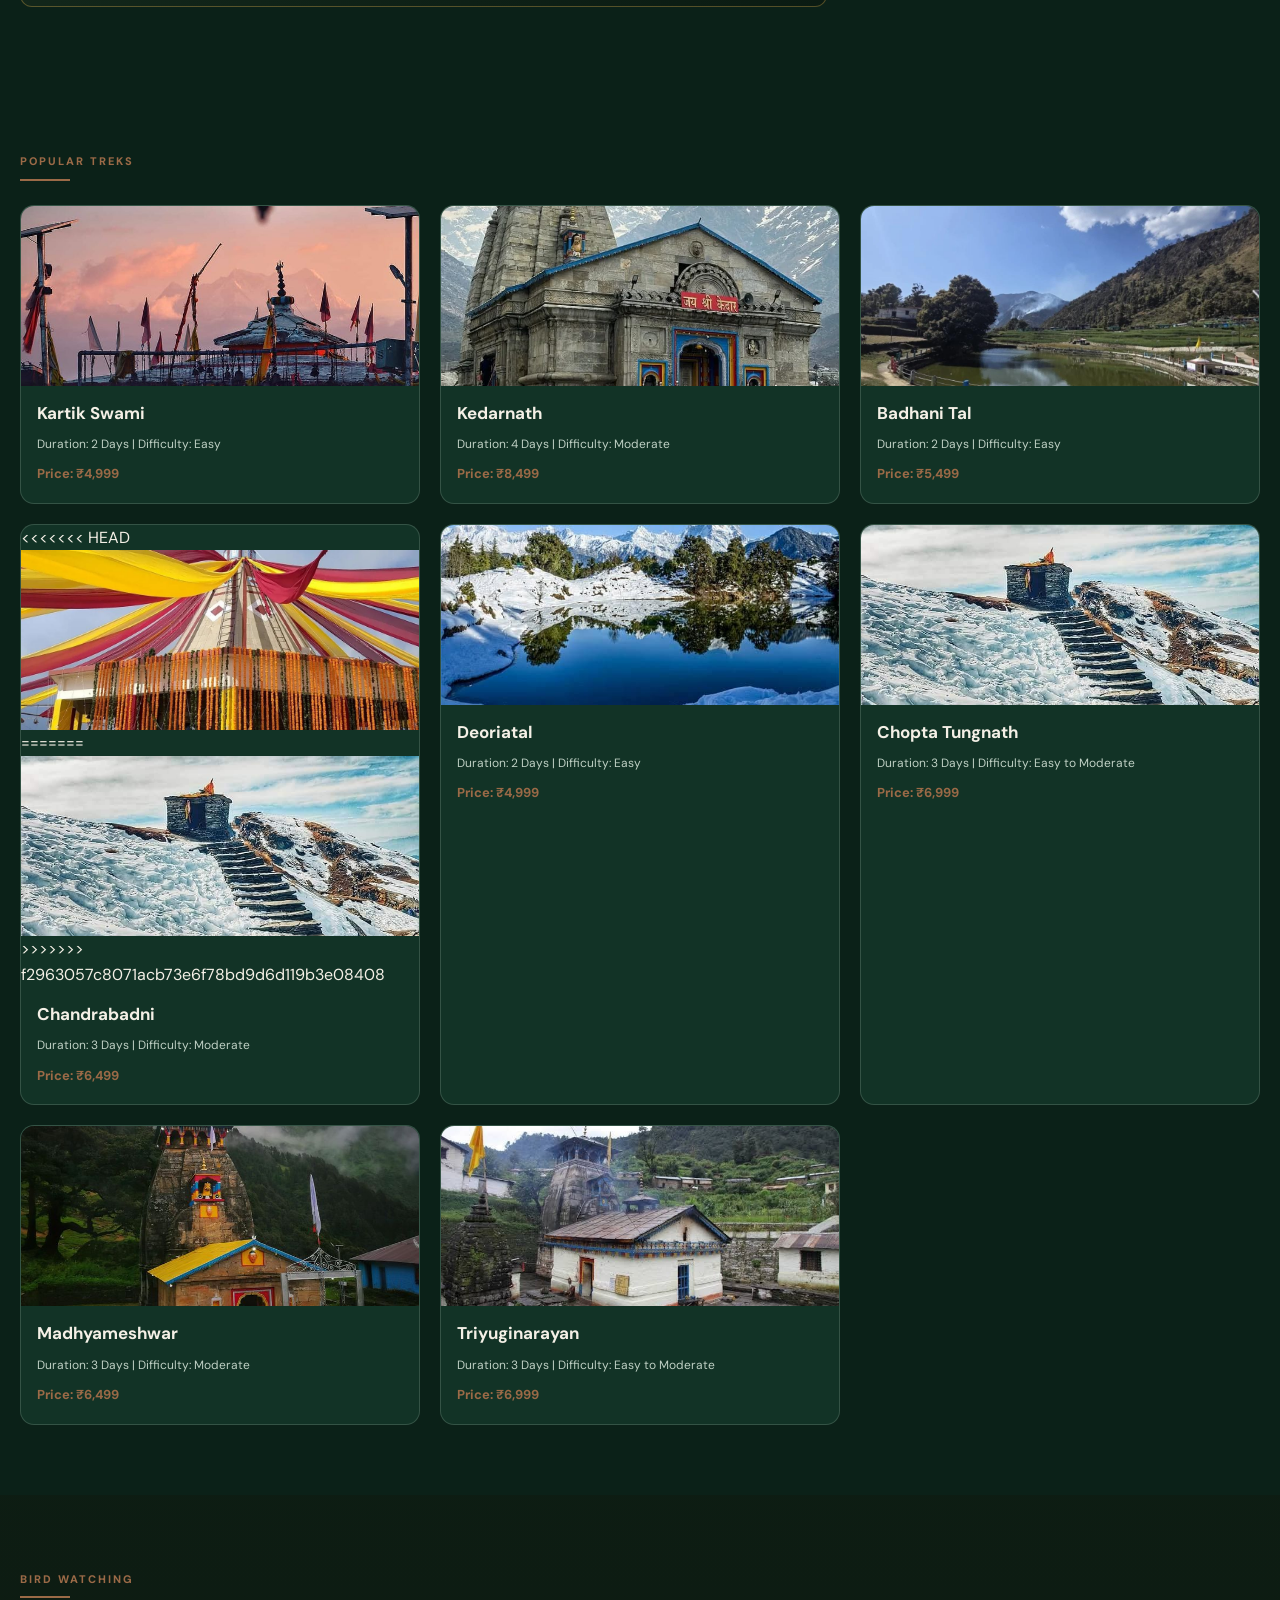
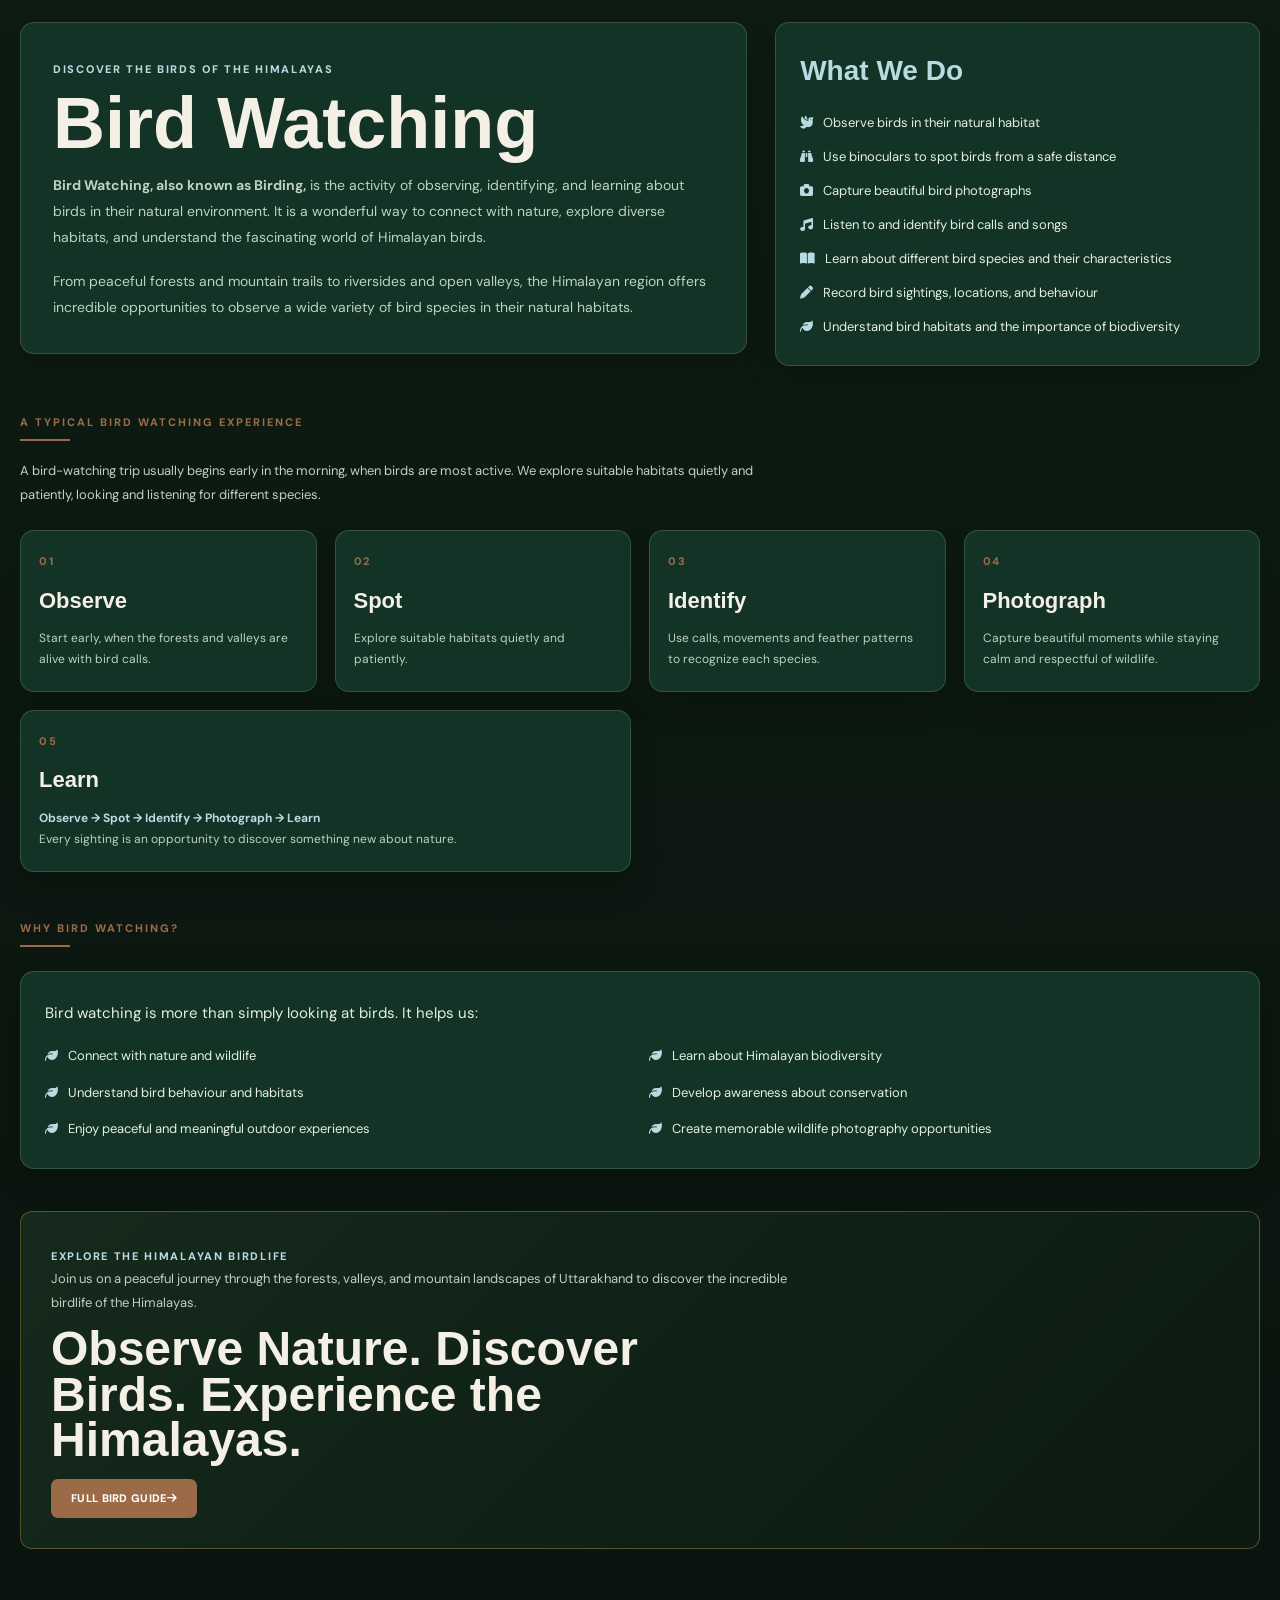
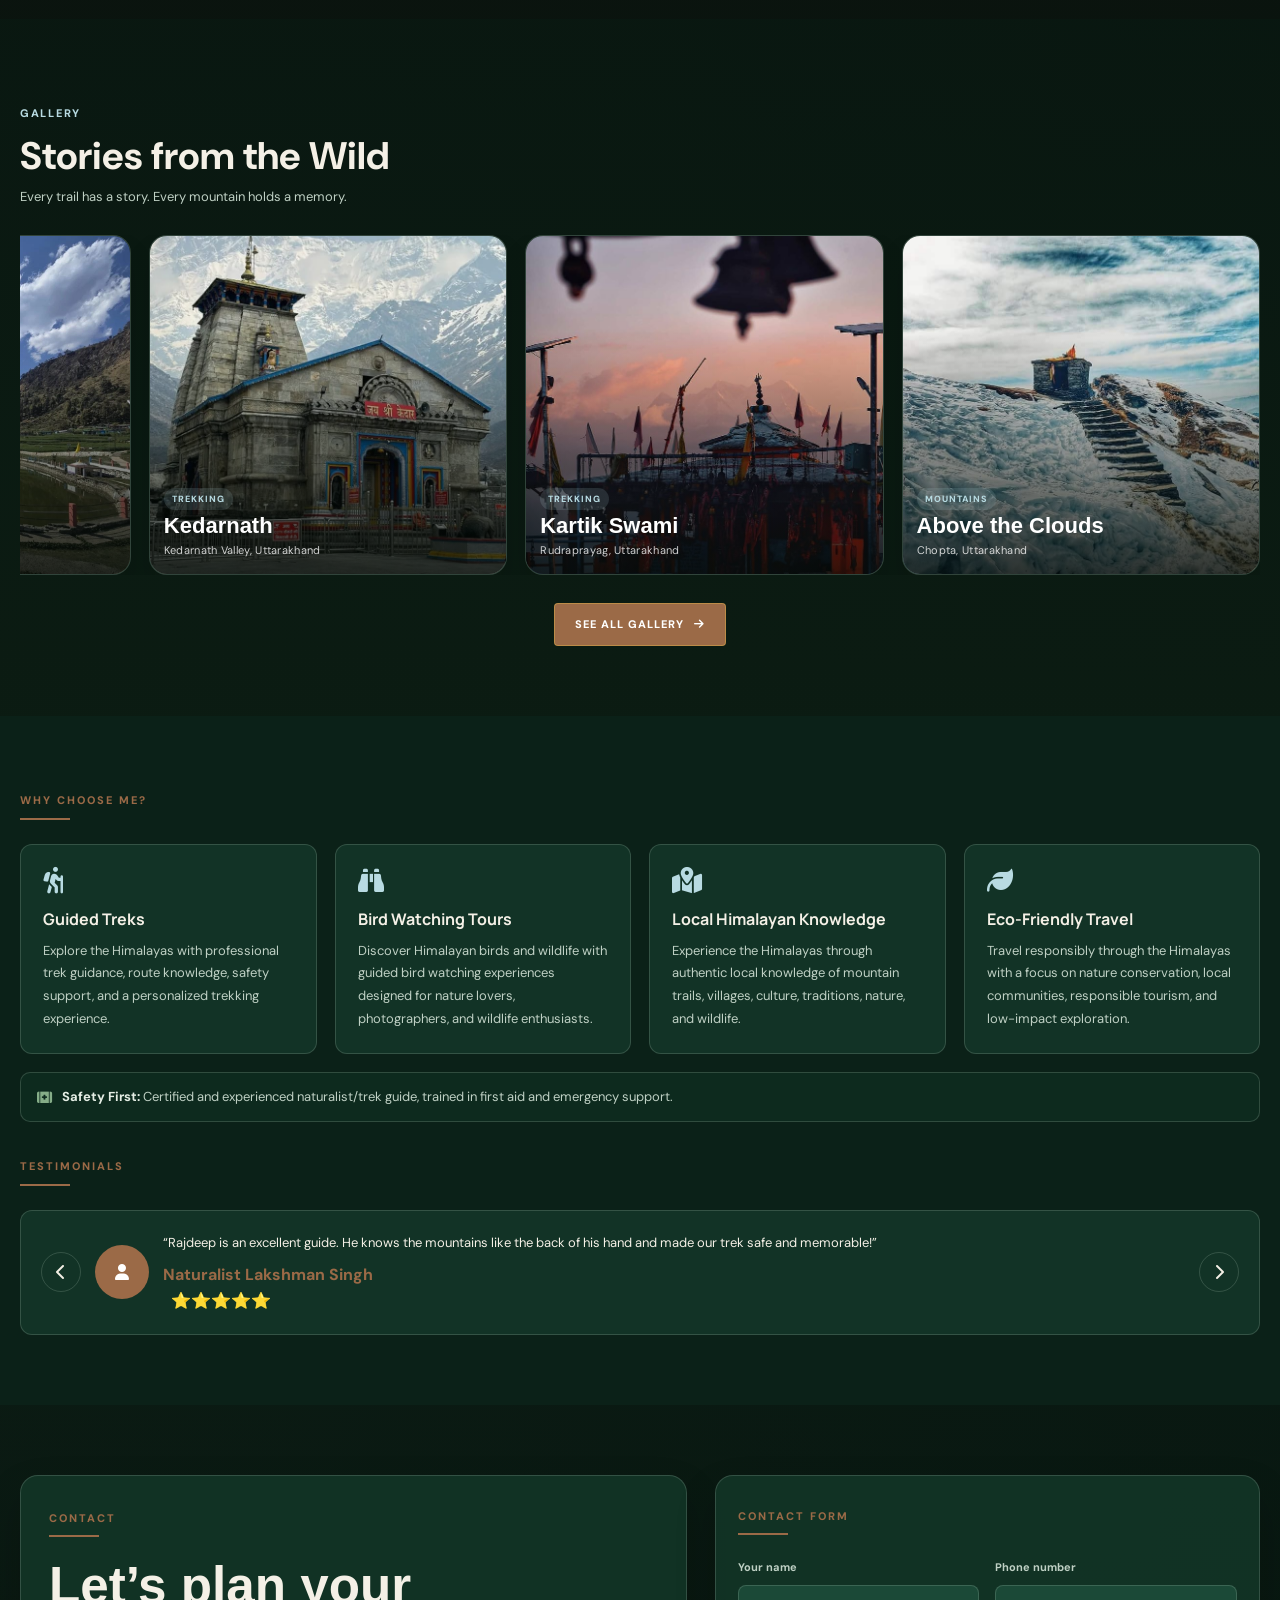
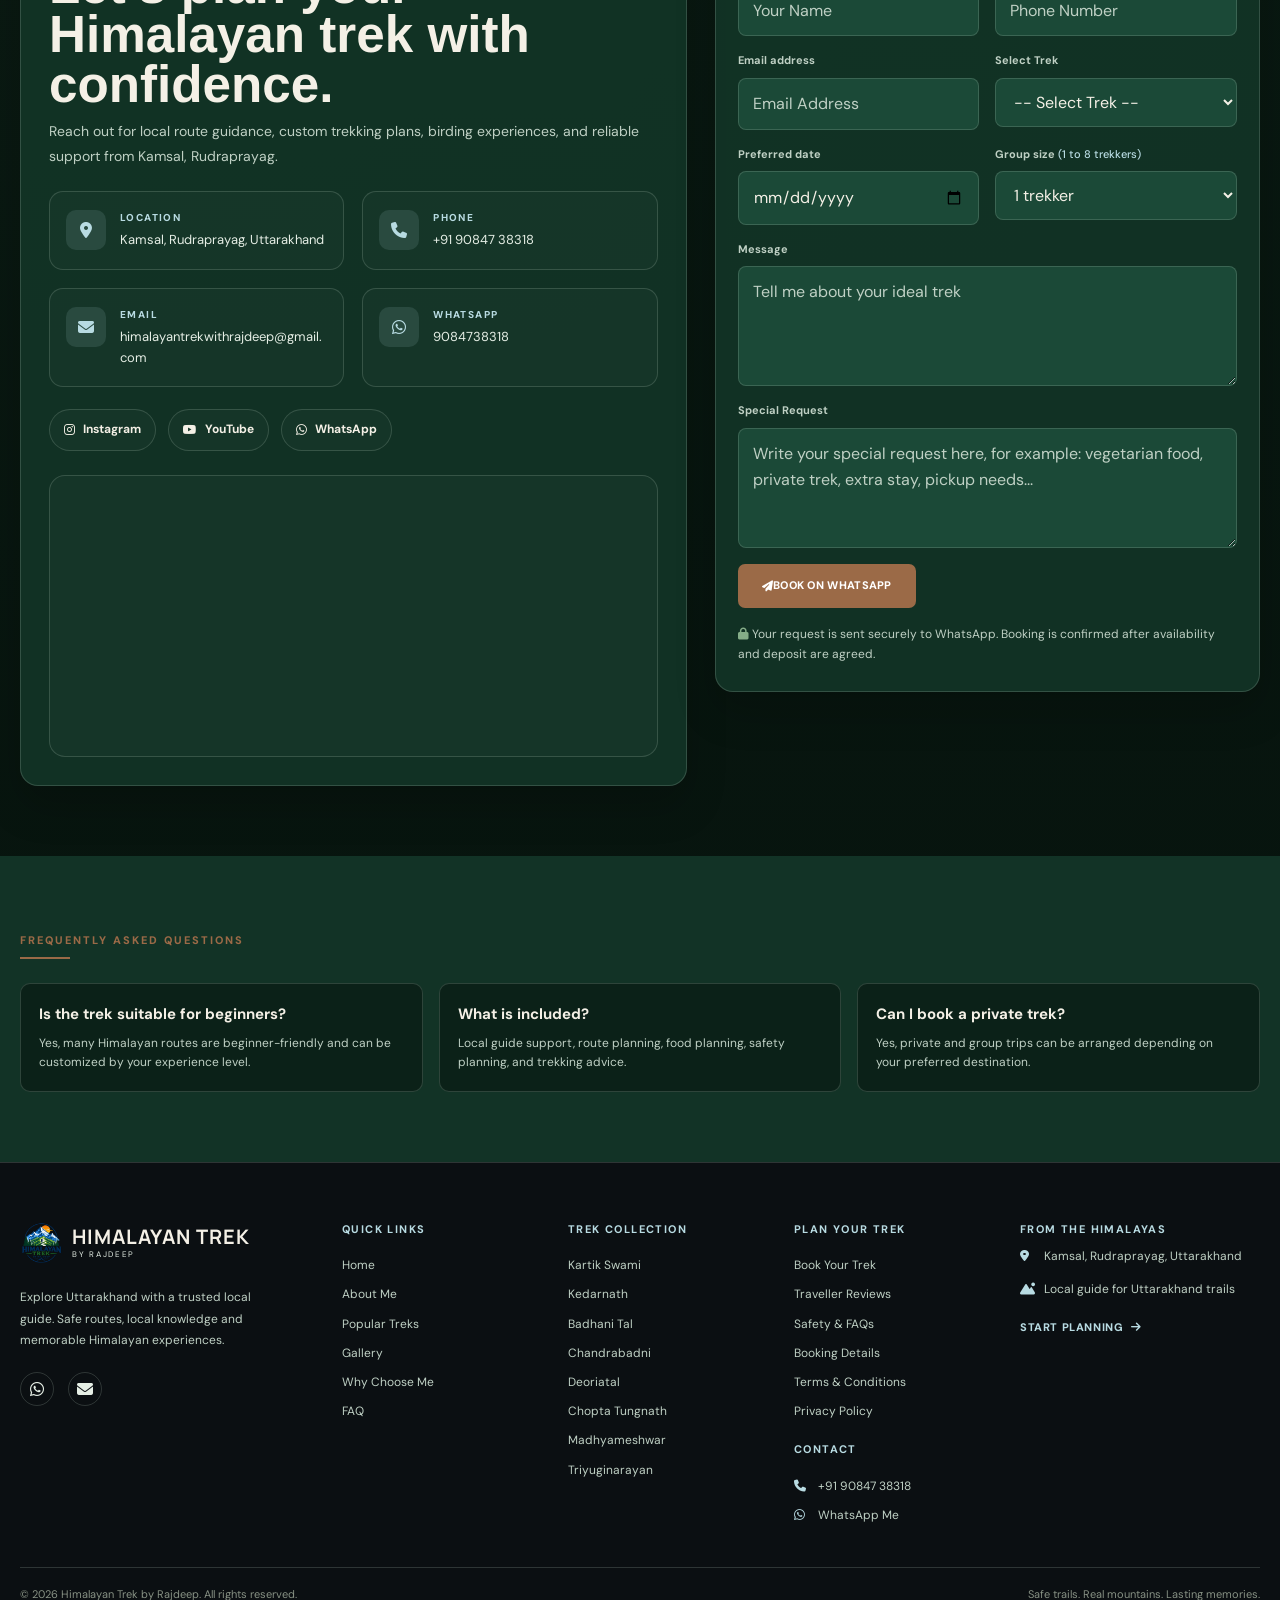
==== commit d5678a19: "update website data" ====
--- a/index.html
+++ b/index.html
@@ -43,7 +43,7 @@
     <div class="container hero-content">
       <div class="hero-copy">
         <div class="eyebrow">HELLO, I AM</div>
-        <h1>RAJDEEP</h1>
+        <h1>RAJDEEP PRASAD</h1>
         <h2>HIMALAYAN TREK GUIDE</h2>
         <div class="location">
           <i class="fa-solid fa-location-dot"></i>
@@ -204,7 +204,11 @@
           </article>
           <article class="trek-card">
             <a class="trek-card-link" href="treks.html?trek=chandrabadhni">
+<<<<<<< HEAD
               <img src="images/chandrabadhani%20temple.jpeg" alt="Chandrabadni Trek" />
+=======
+              <img src="images/chandrashila.jpeg" alt="Chandrabadni Trek" />
+>>>>>>> f2963057c8071acb73e6f78bd9d6d119b3e08408
               <div class="trek-info">
                 <h3>Chandrabadni</h3>
                 <p>Duration: 3 Days | Difficulty: Moderate</p>
@@ -640,3 +644,5 @@
   <script src="js/main.js"></script>
 </body>
 </html>
+
+
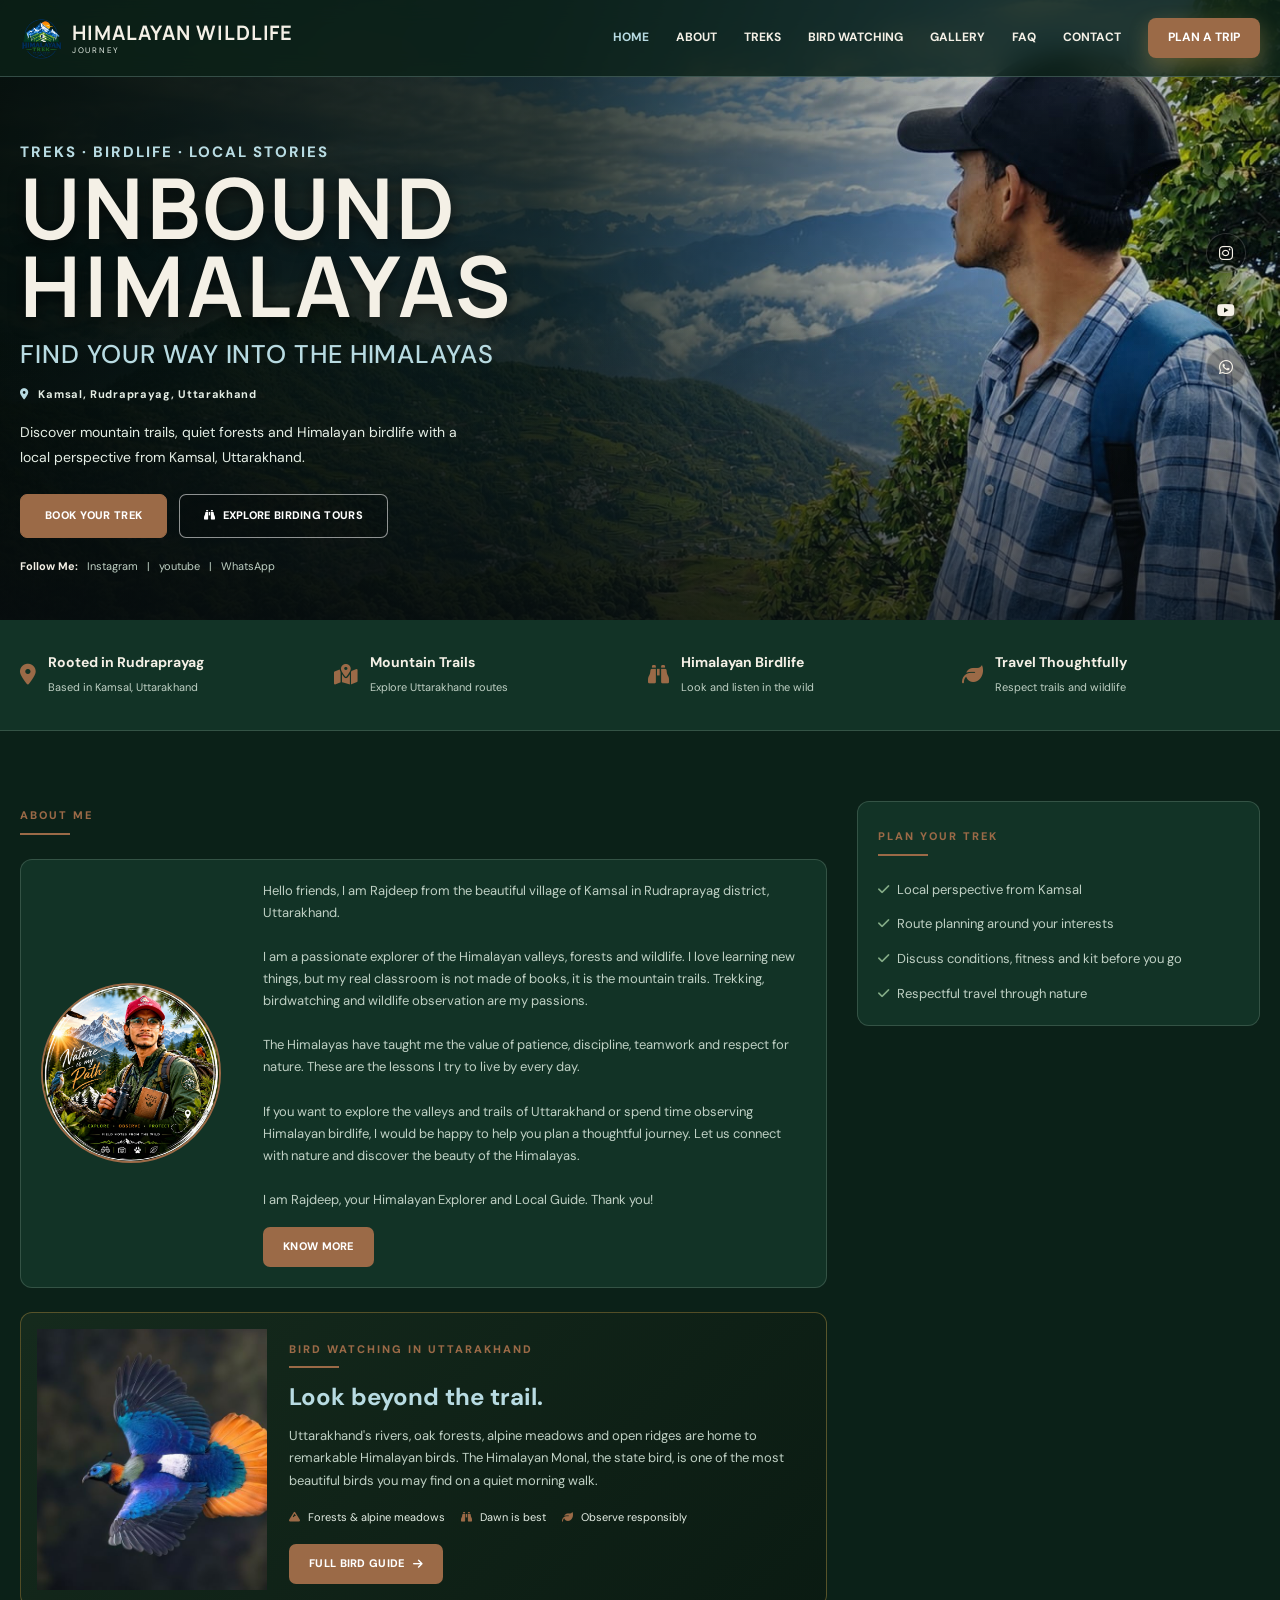
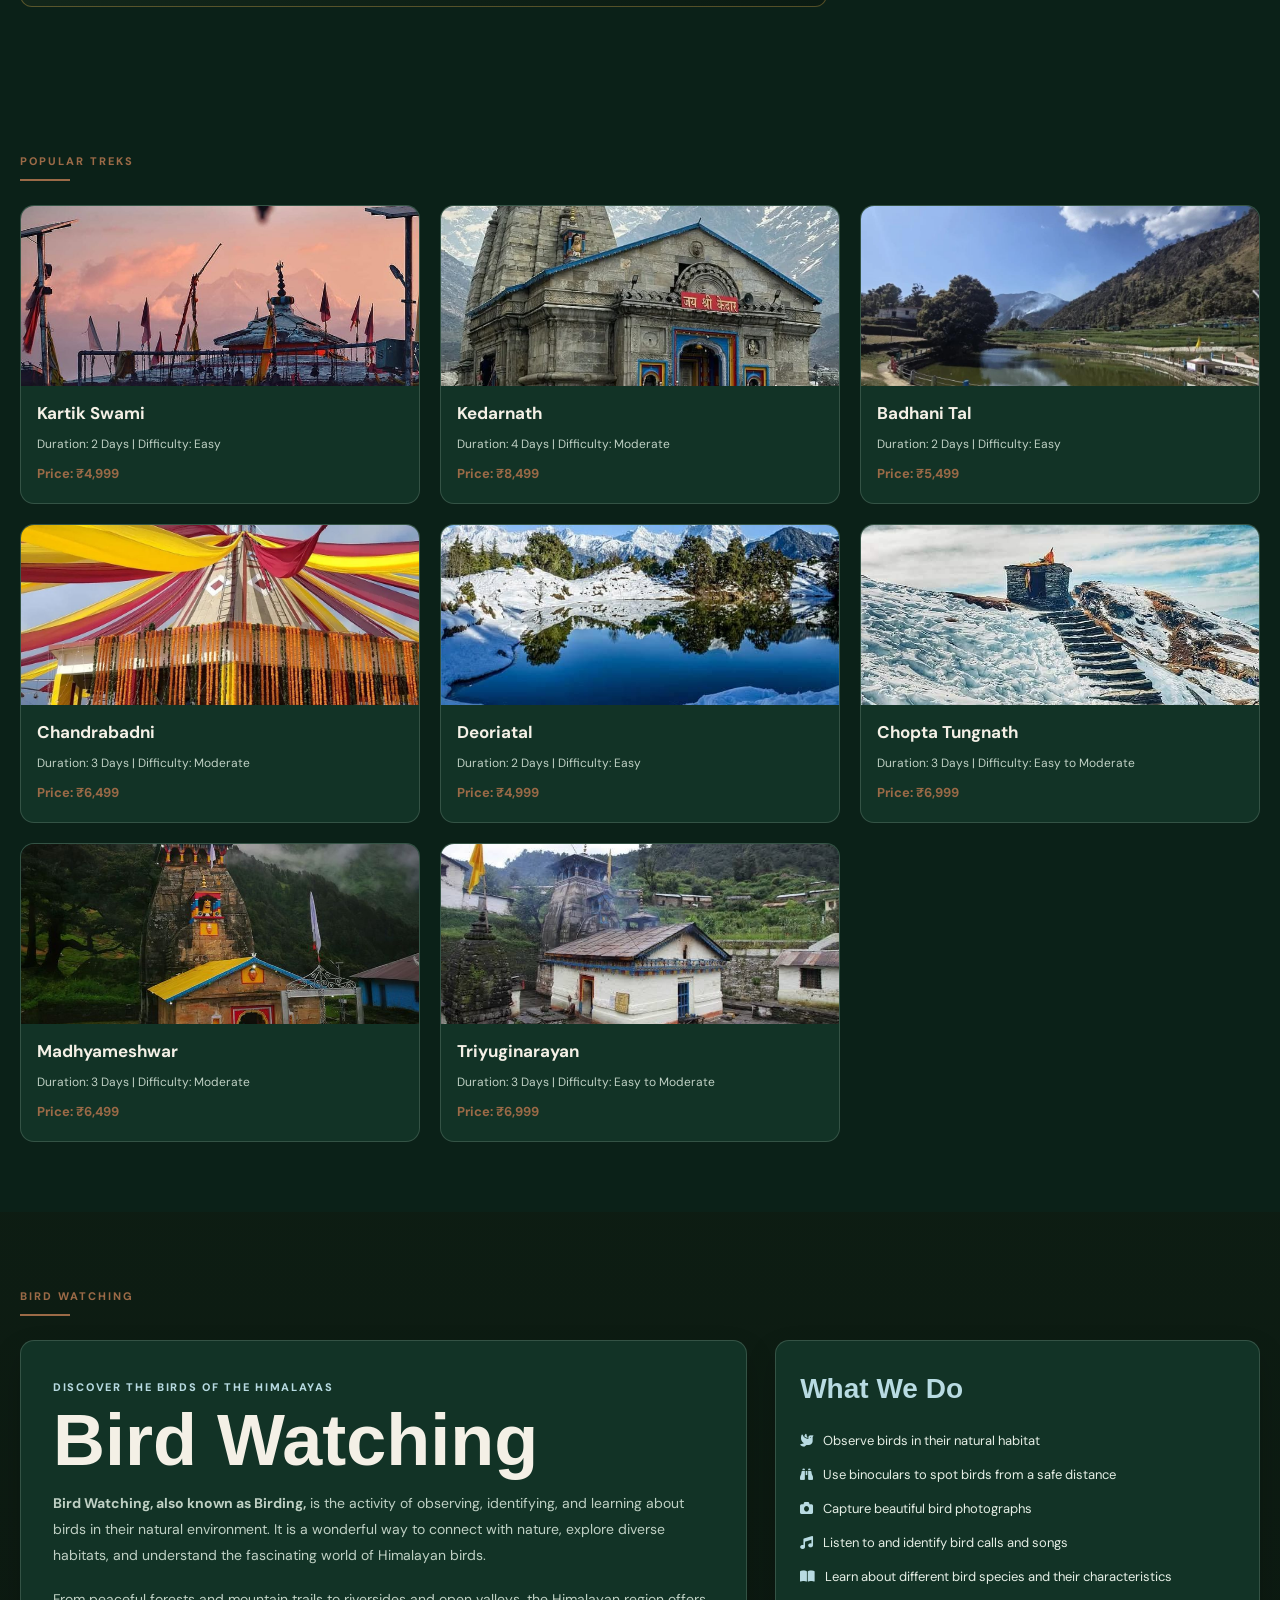
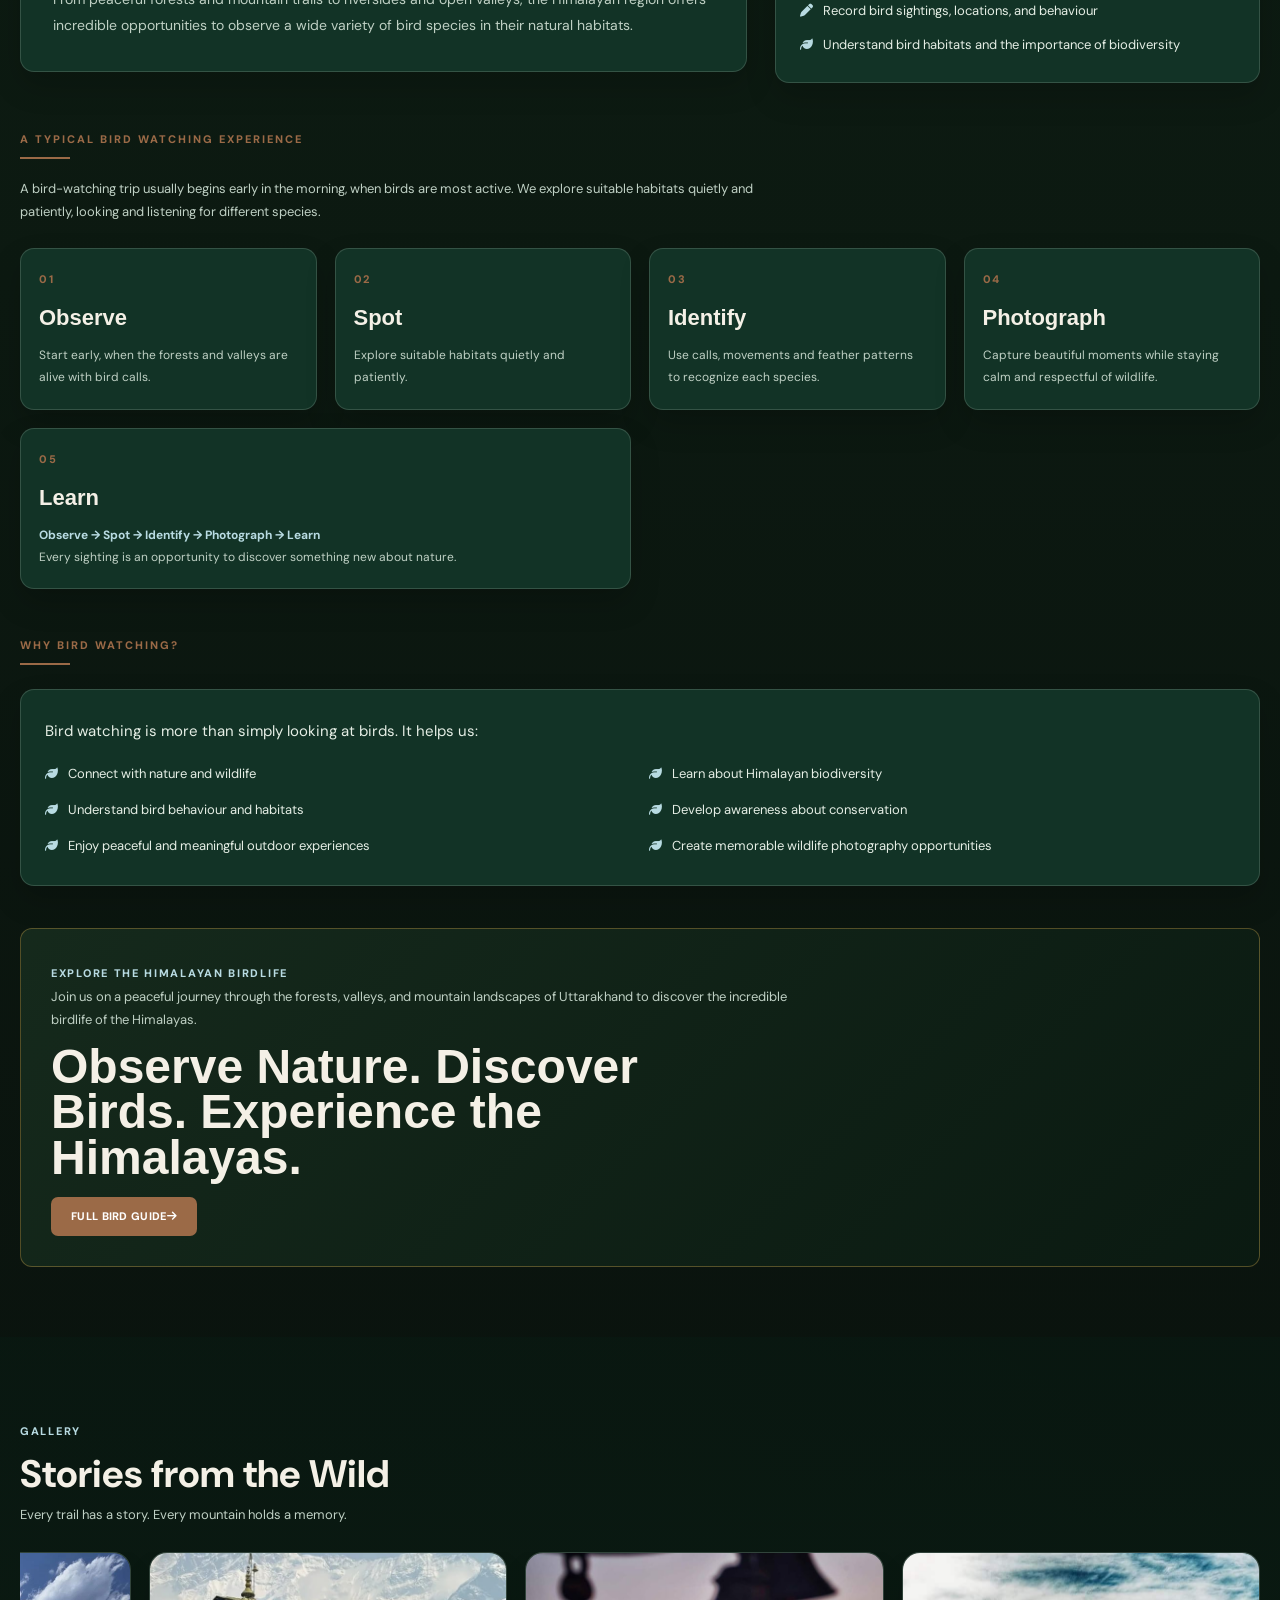
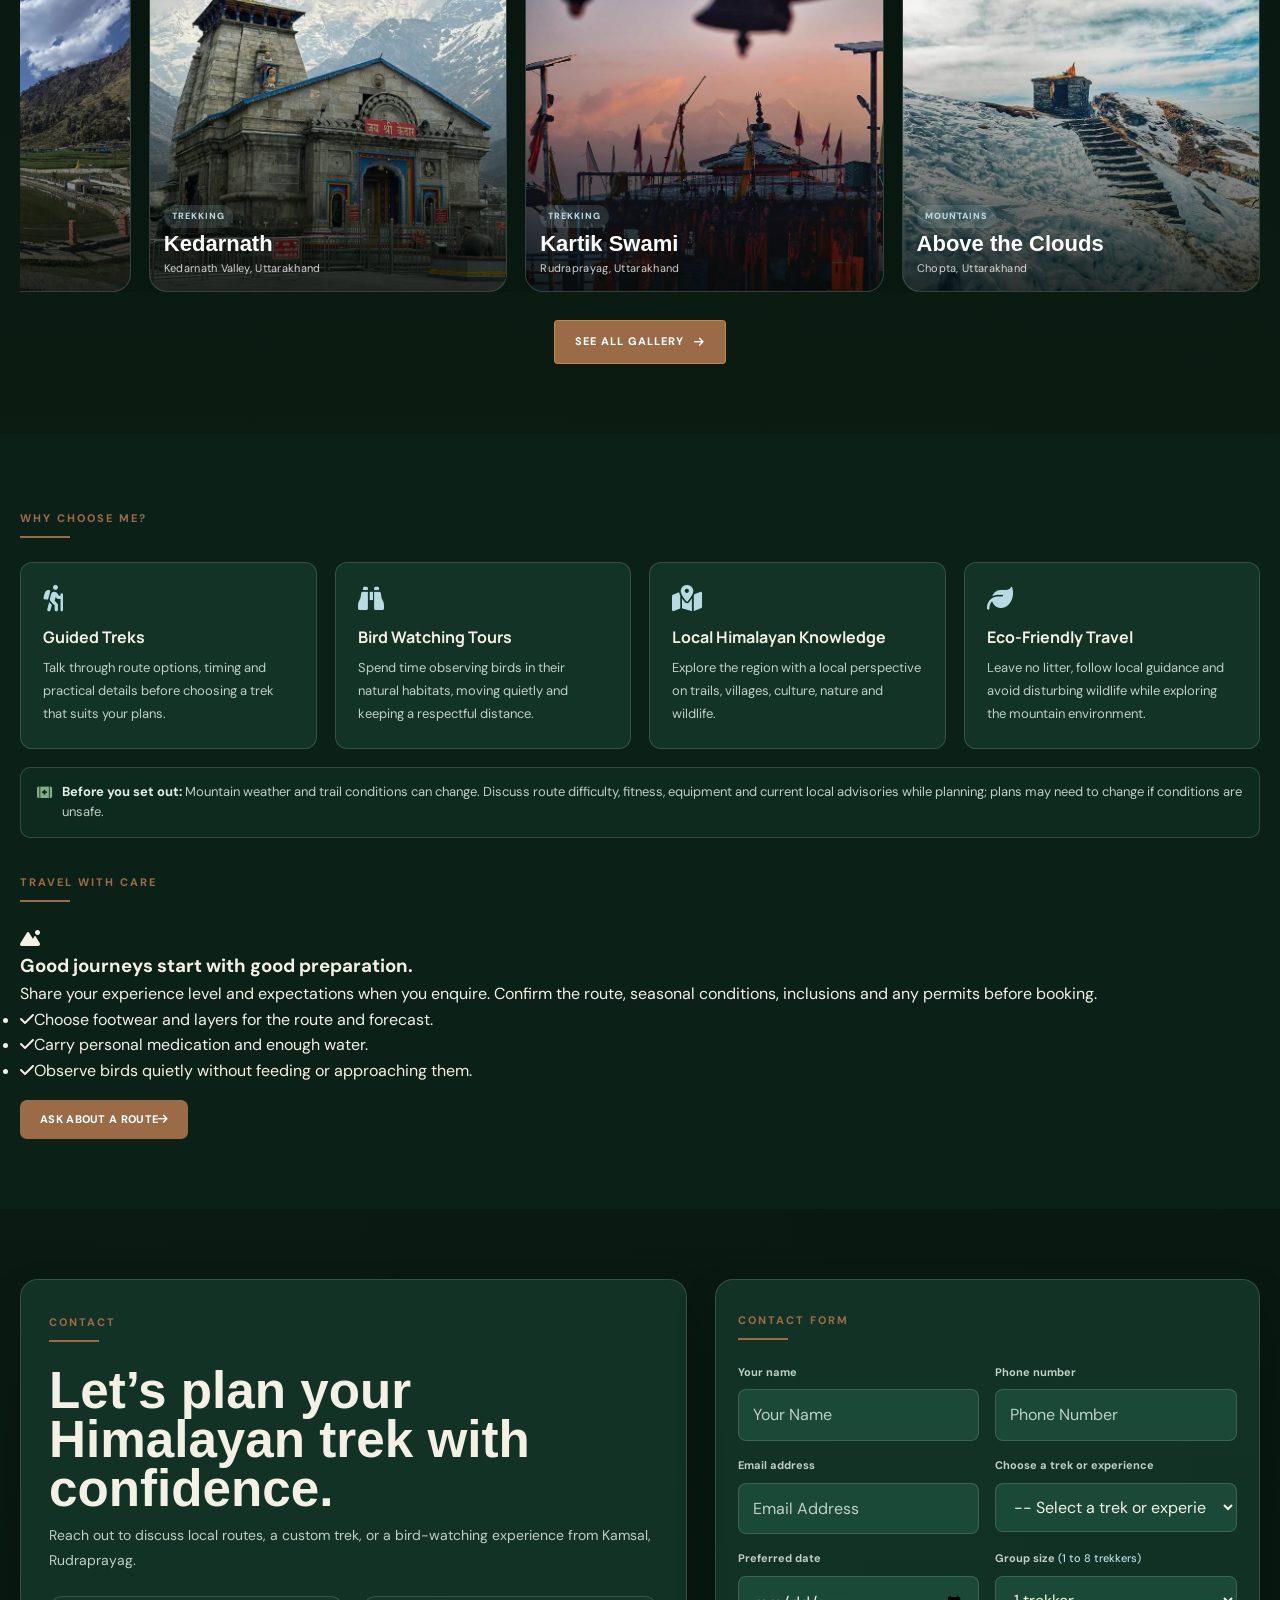
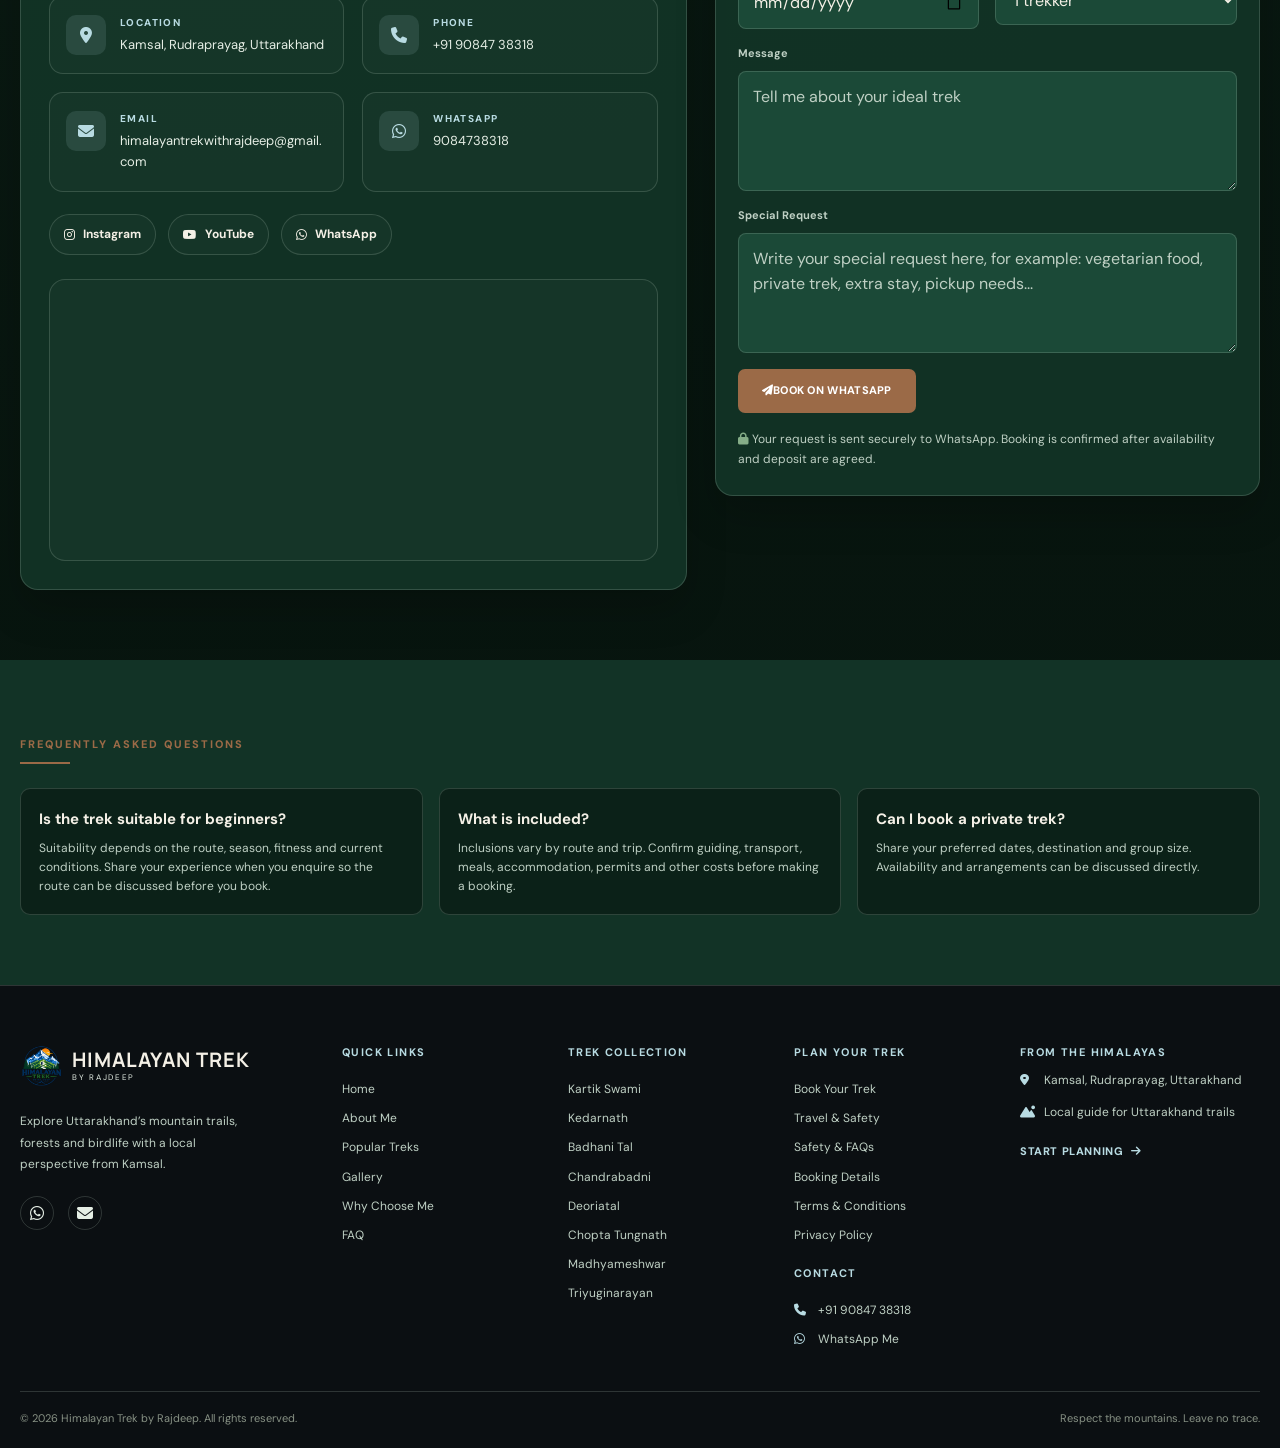
==== commit 4b929744: "update website code" ====
--- a/index.html
+++ b/index.html
@@ -1,648 +1,1074 @@
-<!DOCTYPE html>
+<!doctype html>
 <html lang="en">
-<head>
-  <meta charset="UTF-8" />
-  <meta name="viewport" content="width=device-width, initial-scale=1.0" />
-  <meta name="description" content="Uttarakhand Himalayan Treks by Rajdeep" />
-  <title>Himalayan Trek With Rajdeep | Uttarakhand Guide</title>
-  <link rel="icon" type="image/png" href="images/himalayan.png" />
-  <link rel="stylesheet" href="https://cdnjs.cloudflare.com/ajax/libs/font-awesome/6.5.0/css/all.min.css" />
-  <link rel="stylesheet" href="css/style.css" />
-  <link rel="stylesheet" href="css/responsive.css" />
-</head>
-<body>
-  <header class="site-header">
-    <div class="container nav-wrap">
-      <a href="#home" class="brand">
-        <img class="brand-mark" src="images/himalayan.png" alt="Himalayan Trek by Rajdeep logo" />
-        <span>
-          <strong>HIMALAYAN WILDLIFE</strong>
-          <small>JOURNEY</small>
-        </span>
-      </a>
-
-      <button class="menu-toggle" id="menuToggle" aria-label="Toggle menu" aria-controls="mainNav" aria-expanded="false">
-        <i class="fa-solid fa-bars"></i>
-      </button>
-
-      <nav class="main-nav" id="mainNav">
-        <a class="active" href="#home">HOME</a>
-        <a href="#about">ABOUT</a>
-        <a href="#treks">TREKS</a>
-        <a href="#bird-watching">BIRD WATCHING</a>
-        <a href="#gallery">GALLERY</a>
-        <a href="#reviews">REVIEWS</a>
-        <a href="#contact">CONTACT</a>
-        <a class="nav-cta" href="booking.html">BOOK NOW</a>
-      </nav>
-    </div>
-  </header>
-
-  <section class="hero" id="home">
-    <div class="hero-overlay"></div>
-    <div class="container hero-content">
-      <div class="hero-copy">
-        <div class="eyebrow">HELLO, I AM</div>
-        <h1>RAJDEEP PRASAD</h1>
-        <h2>HIMALAYAN TREK GUIDE</h2>
-        <div class="location">
+  <head>
+    <meta charset="UTF-8" />
+    <meta name="viewport" content="width=device-width, initial-scale=1.0" />
+    <meta
+      name="description"
+      content="Explore Uttarakhand Himalayan treks and bird-watching with Rajdeep, a local guide from Kamsal, Rudraprayag."
+    />
+    <title>Himalayan Trek With Rajdeep | Uttarakhand Guide</title>
+    <link rel="icon" type="image/png" href="images/himalayan.png" />
+    <link rel="preconnect" href="https://fonts.googleapis.com" />
+    <link rel="preconnect" href="https://fonts.gstatic.com" crossorigin />
+    <link
+      rel="stylesheet"
+      href="https://cdnjs.cloudflare.com/ajax/libs/font-awesome/6.5.0/css/all.min.css"
+    />
+    <link rel="stylesheet" href="css/style.css" />
+    <link rel="stylesheet" href="css/responsive.css" />
+    <link rel="stylesheet" href="css/home.css" />
+  </head>
+  <body class="home-page">
+    <header class="site-header">
+      <div class="container nav-wrap">
+        <a href="#home" class="brand">
+          <img
+            class="brand-mark"
+            src="images/himalayan.png"
+            alt="Himalayan Trek by Rajdeep logo"
+          />
+          <span>
+            <strong>HIMALAYAN WILDLIFE</strong>
+            <small>JOURNEY</small>
+          </span>
+        </a>
+
+        <button
+          class="menu-toggle"
+          id="menuToggle"
+          aria-label="Toggle menu"
+          aria-controls="mainNav"
+          aria-expanded="false"
+        >
+          <i class="fa-solid fa-bars"></i>
+        </button>
+
+        <nav class="main-nav" id="mainNav">
+          <a class="active" href="#home">HOME</a>
+          <a href="#about">ABOUT</a>
+          <a href="#treks">TREKS</a>
+          <a href="#bird-watching">BIRD WATCHING</a>
+          <a href="#gallery">GALLERY</a>
+          <a href="#faq">FAQ</a>
+          <a href="#contact">CONTACT</a>
+          <a class="nav-cta" href="booking.html">PLAN A TRIP</a>
+        </nav>
+      </div>
+    </header>
+
+    <section class="hero" id="home">
+      <div class="hero-overlay"></div>
+      <div class="container hero-content">
+        <div class="hero-copy">
+          <div class="eyebrow">TREKS · BIRDLIFE · LOCAL STORIES</div>
+          <h1>UNBOUND<br />HIMALAYAS</h1>
+          <h2>FIND YOUR WAY INTO THE HIMALAYAS</h2>
+          <div class="location">
+            <i class="fa-solid fa-location-dot"></i>
+            Kamsal, Rudraprayag, Uttarakhand
+          </div>
+          <p class="hero-text">
+            Discover mountain trails, quiet forests and Himalayan birdlife with
+            a local perspective from Kamsal, Uttarakhand.
+          </p>
+
+          <div class="hero-actions">
+            <a class="btn btn-primary" href="#booking">BOOK YOUR TREK</a>
+            <a class="btn btn-outline" href="#bird-watching"
+              ><i class="fa-solid fa-binoculars"></i>EXPLORE BIRDING TOURS</a
+            >
+          </div>
+
+          <div class="follow-me">
+            <b>Follow Me:</b>
+            <a
+              href="https://www.instagram.com/mr_golu_uk013/"
+              target="_blank"
+              rel="noopener noreferrer"
+              >Instagram</a
+            >
+            |
+            <a
+              href="https://www.youtube.com/"
+              target="_blank"
+              rel="noopener noreferrer"
+              >youtube</a
+            >
+            |
+            <a
+              href="https://wa.me/919084738318"
+              target="_blank"
+              rel="noopener noreferrer"
+              >WhatsApp</a
+            >
+          </div>
+        </div>
+      </div>
+
+      <div class="social-rail">
+        <a
+          href="https://www.instagram.com/mr_golu_uk013/"
+          target="_blank"
+          rel="noopener noreferrer"
+          aria-label="Visit Rajdeep on Instagram"
+          ><i class="fa-brands fa-instagram"></i
+        ></a>
+        <a
+          href="https://www.youtube.com/"
+          target="_blank"
+          rel="noopener noreferrer"
+          aria-label="Watch Rajdeep on YouTube"
+          ><i class="fa-brands fa-youtube"></i
+        ></a>
+        <a
+          href="https://wa.me/919084738318"
+          target="_blank"
+          rel="noopener noreferrer"
+          aria-label="Chat with Rajdeep on WhatsApp"
+          ><i class="fa-brands fa-whatsapp"></i
+        ></a>
+      </div>
+    </section>
+
+    <section class="trust-strip">
+      <div class="container trust-grid">
+        <div class="trust-item">
           <i class="fa-solid fa-location-dot"></i>
-          Kamsal, Rudraprayag, Uttarakhand
-        </div>
-        <p class="hero-text">
-          I help travellers explore the raw beauty of Himalayas safely with unforgettable experiences.
-        </p>
-
-        <div class="hero-actions">
-          <a class="btn btn-primary" href="#booking">BOOK YOUR TREK</a>
-          <a class="btn btn-outline" id="watchVideo" href="https://www.youtube.com/" target="_blank" rel="noopener noreferrer">
-            <i class="fa-solid fa-play"></i>WATCH VIDEO
+          <div>
+            <strong>Rooted in Rudraprayag</strong>
+            <small>Based in Kamsal, Uttarakhand</small>
+          </div>
+        </div>
+        <div class="trust-item">
+          <i class="fa-solid fa-map-location-dot"></i>
+          <div>
+            <strong>Mountain Trails</strong>
+            <small>Explore Uttarakhand routes</small>
+          </div>
+        </div>
+        <div class="trust-item">
+          <i class="fa-solid fa-binoculars"></i>
+          <div>
+            <strong>Himalayan Birdlife</strong>
+            <small>Look and listen in the wild</small>
+          </div>
+        </div>
+        <div class="trust-item">
+          <i class="fa-solid fa-leaf"></i>
+          <div>
+            <strong>Travel Thoughtfully</strong>
+            <small>Respect trails and wildlife</small>
+          </div>
+        </div>
+      </div>
+    </section>
+
+    <main>
+      <section class="content-section" id="about">
+        <div class="container page-grid">
+          <div>
+            <div class="section-heading">
+              <span>ABOUT ME</span>
+            </div>
+            <div class="about-card">
+              <img
+                src="images/rajdeep-portrait.jpeg"
+                alt="Rajdeep, local guide from Kamsal"
+                loading="lazy"
+                decoding="async"
+              />
+              <div class="about-copy">
+                <p>
+                  Hello friends, I am Rajdeep from the beautiful village of
+                  Kamsal in Rudraprayag district, Uttarakhand.
+                  <br /><br />
+                  I am a passionate explorer of the Himalayan valleys, forests
+                  and wildlife. I love learning new things, but my real
+                  classroom is not made of books, it is the mountain trails.
+                  Trekking, birdwatching and wildlife observation are my
+                  passions.
+                  <br /><br />
+                  The Himalayas have taught me the value of patience,
+                  discipline, teamwork and respect for nature. These are the
+                  lessons I try to live by every day.
+                  <br /><br />
+                  If you want to explore the valleys and trails of Uttarakhand
+                  or spend time observing Himalayan birdlife, I would be happy
+                  to help you plan a thoughtful journey. Let us connect with
+                  nature and discover the beauty of the Himalayas.
+                  <br /><br />
+                  I am Rajdeep, your Himalayan Explorer and Local Guide. Thank
+                  you!
+                </p>
+                <a class="small-btn" href="#whyme">KNOW MORE</a>
+              </div>
+            </div>
+
+            <article class="about-bird-card">
+              <div class="about-bird-photo">
+                <img
+                  src="images/himalayan monal.jpeg"
+                  alt="Himalayan Monal with iridescent plumage"
+                  loading="lazy"
+                  decoding="async"
+                />
+              </div>
+              <div class="about-bird-copy">
+                <div class="section-heading">
+                  <span>BIRD WATCHING IN UTTARAKHAND</span>
+                </div>
+                <h3>Look beyond the trail.</h3>
+                <p>
+                  Uttarakhand's rivers, oak forests, alpine meadows and open
+                  ridges are home to remarkable Himalayan birds. The Himalayan
+                  Monal, the state bird, is one of the most beautiful birds you
+                  may find on a quiet morning walk.
+                </p>
+                <div class="about-bird-facts">
+                  <span
+                    ><i class="fa-solid fa-mountain"></i> Forests &amp; alpine
+                    meadows</span
+                  >
+                  <span
+                    ><i class="fa-solid fa-binoculars"></i> Dawn is best</span
+                  >
+                  <span
+                    ><i class="fa-solid fa-leaf"></i> Observe responsibly</span
+                  >
+                </div>
+                <a class="small-btn" href="bird-watching.html"
+                  >FULL BIRD GUIDE <i class="fa-solid fa-arrow-right"></i
+                ></a>
+              </div>
+            </article>
+          </div>
+
+          <aside class="booking-panel">
+            <div class="section-heading">
+              <span>PLAN YOUR TREK</span>
+            </div>
+            <div class="why-list">
+              <div>
+                <i class="fa-solid fa-check"></i>Local perspective from Kamsal
+              </div>
+              <div>
+                <i class="fa-solid fa-check"></i>Route planning around your
+                interests
+              </div>
+              <div>
+                <i class="fa-solid fa-check"></i>Discuss conditions, fitness and
+                kit before you go
+              </div>
+              <div>
+                <i class="fa-solid fa-check"></i>Respectful travel through
+                nature
+              </div>
+            </div>
+          </aside>
+        </div>
+      </section>
+
+      <section class="content-section" id="treks">
+        <div class="container">
+          <div class="section-heading">
+            <span>POPULAR TREKS</span>
+          </div>
+          <div class="trek-grid">
+            <article class="trek-card">
+              <a class="trek-card-link" href="treks.html?trek=kartik">
+                <img
+                  src="images/kartik%20swami.jpeg"
+                  alt="Kartik Swami Trek"
+                  loading="lazy"
+                  decoding="async"
+                />
+                <div class="trek-info">
+                  <h3>Kartik Swami</h3>
+                  <p>Duration: 2 Days | Difficulty: Easy</p>
+                  <strong>Price: ₹4,999</strong>
+                </div>
+              </a>
+            </article>
+            <article class="trek-card">
+              <a class="trek-card-link" href="treks.html?trek=kedarnath">
+                <img
+                  src="images/kedarnath.jpeg"
+                  alt="Kedarnath Trek"
+                  loading="lazy"
+                  decoding="async"
+                />
+                <div class="trek-info">
+                  <h3>Kedarnath</h3>
+                  <p>Duration: 4 Days | Difficulty: Moderate</p>
+                  <strong>Price: ₹8,499</strong>
+                </div>
+              </a>
+            </article>
+            <article class="trek-card">
+              <a class="trek-card-link" href="treks.html?trek=badhani">
+                <img
+                  src="images/badhanitaal.jpeg"
+                  alt="Badhani Tal Trek"
+                  loading="lazy"
+                  decoding="async"
+                />
+                <div class="trek-info">
+                  <h3>Badhani Tal</h3>
+                  <p>Duration: 2 Days | Difficulty: Easy</p>
+                  <strong>Price: ₹5,499</strong>
+                </div>
+              </a>
+            </article>
+            <article class="trek-card">
+              <a class="trek-card-link" href="treks.html?trek=chandrabadhni">
+                <img
+                  src="images/chandrabadhani%20temple.jpeg"
+                  alt="Chandrabadni Trek"
+                  loading="lazy"
+                  decoding="async"
+                />
+                <div class="trek-info">
+                  <h3>Chandrabadni</h3>
+                  <p>Duration: 3 Days | Difficulty: Moderate</p>
+                  <strong>Price: ₹6,499</strong>
+                </div>
+              </a>
+            </article>
+            <article class="trek-card">
+              <a class="trek-card-link" href="treks.html?trek=deoriatal">
+                <img
+                  src="images/deoriatal.jpeg"
+                  alt="Deoriatal Trek"
+                  loading="lazy"
+                  decoding="async"
+                />
+                <div class="trek-info">
+                  <h3>Deoriatal</h3>
+                  <p>Duration: 2 Days | Difficulty: Easy</p>
+                  <strong>Price: ₹4,999</strong>
+                </div>
+              </a>
+            </article>
+            <article class="trek-card">
+              <a class="trek-card-link" href="treks.html?trek=chopta">
+                <img
+                  src="images/chandrashila.jpeg"
+                  alt="Chopta Tungnath Trek"
+                  loading="lazy"
+                  decoding="async"
+                />
+                <div class="trek-info">
+                  <h3>Chopta Tungnath</h3>
+                  <p>Duration: 3 Days | Difficulty: Easy to Moderate</p>
+                  <strong>Price: ₹6,999</strong>
+                </div>
+              </a>
+            </article>
+            <article class="trek-card">
+              <a class="trek-card-link" href="treks.html?trek=madhy">
+                <img
+                  src="images/madhyameshwar.jpeg"
+                  alt="Madhyameshwar Trek"
+                  loading="lazy"
+                  decoding="async"
+                />
+                <div class="trek-info">
+                  <h3>Madhyameshwar</h3>
+                  <p>Duration: 3 Days | Difficulty: Moderate</p>
+                  <strong>Price: ₹6,499</strong>
+                </div>
+              </a>
+            </article>
+            <article class="trek-card">
+              <a class="trek-card-link" href="treks.html?trek=triyu">
+                <img
+                  src="images/triyuginarayan.jpeg"
+                  alt="Triyuginarayan Trek"
+                  loading="lazy"
+                  decoding="async"
+                />
+                <div class="trek-info">
+                  <h3>Triyuginarayan</h3>
+                  <p>Duration: 3 Days | Difficulty: Easy to Moderate</p>
+                  <strong>Price: ₹6,999</strong>
+                </div>
+              </a>
+            </article>
+          </div>
+        </div>
+      </section>
+
+      <section class="content-section birdwatching-section" id="bird-watching">
+        <div class="container">
+          <div class="section-heading"><span>BIRD WATCHING</span></div>
+          <div class="bird-copy-grid bird-home-intro">
+            <div class="bird-text-panel">
+              <span class="section-kicker"
+                >Discover the Birds of the Himalayas</span
+              >
+              <h2>Bird Watching</h2>
+              <p>
+                <strong>Bird Watching, also known as Birding,</strong> is the
+                activity of observing, identifying, and learning about birds in
+                their natural environment. It is a wonderful way to connect with
+                nature, explore diverse habitats, and understand the fascinating
+                world of Himalayan birds.
+              </p>
+              <p>
+                From peaceful forests and mountain trails to riversides and open
+                valleys, the Himalayan region offers incredible opportunities to
+                observe a wide variety of bird species in their natural
+                habitats.
+              </p>
+            </div>
+
+            <div class="bird-checklist">
+              <h3>What We Do</h3>
+              <ul>
+                <li>
+                  <i class="fa-solid fa-dove"></i> Observe birds in their
+                  natural habitat
+                </li>
+                <li>
+                  <i class="fa-solid fa-binoculars"></i> Use binoculars to spot
+                  birds from a safe distance
+                </li>
+                <li>
+                  <i class="fa-solid fa-camera"></i> Capture beautiful bird
+                  photographs
+                </li>
+                <li>
+                  <i class="fa-solid fa-music"></i> Listen to and identify bird
+                  calls and songs
+                </li>
+                <li>
+                  <i class="fa-solid fa-book-open"></i> Learn about different
+                  bird species and their characteristics
+                </li>
+                <li>
+                  <i class="fa-solid fa-pen"></i> Record bird sightings,
+                  locations, and behaviour
+                </li>
+                <li>
+                  <i class="fa-solid fa-leaf"></i> Understand bird habitats and
+                  the importance of biodiversity
+                </li>
+              </ul>
+            </div>
+          </div>
+
+          <div class="bird-home-practice">
+            <div class="section-heading">
+              <span>A Typical Bird Watching Experience</span>
+            </div>
+            <p class="bird-home-lead">
+              A bird-watching trip usually begins early in the morning, when
+              birds are most active. We explore suitable habitats quietly and
+              patiently, looking and listening for different species.
+            </p>
+            <div class="bird-journey-grid">
+              <article class="bird-step-box">
+                <div class="step-number">01</div>
+                <h3>Observe</h3>
+                <p>
+                  Start early, when the forests and valleys are alive with bird
+                  calls.
+                </p>
+              </article>
+              <article class="bird-step-box">
+                <div class="step-number">02</div>
+                <h3>Spot</h3>
+                <p>Explore suitable habitats quietly and patiently.</p>
+              </article>
+              <article class="bird-step-box">
+                <div class="step-number">03</div>
+                <h3>Identify</h3>
+                <p>
+                  Use calls, movements and feather patterns to recognize each
+                  species.
+                </p>
+              </article>
+              <article class="bird-step-box">
+                <div class="step-number">04</div>
+                <h3>Photograph</h3>
+                <p>
+                  Capture beautiful moments while staying calm and respectful of
+                  wildlife.
+                </p>
+              </article>
+              <article class="bird-step-box wide-step">
+                <div class="step-number">05</div>
+                <h3>Learn</h3>
+                <p>
+                  <strong>Observe → Spot → Identify → Photograph → Learn</strong
+                  ><br />Every sighting is an opportunity to discover something
+                  new about nature.
+                </p>
+              </article>
+            </div>
+          </div>
+
+          <div class="bird-home-why">
+            <div class="section-heading"><span>Why Bird Watching?</span></div>
+            <div class="bird-why-box">
+              <p>
+                Bird watching is more than simply looking at birds. It helps us:
+              </p>
+              <ul class="bird-benefits">
+                <li>
+                  <i class="fa-solid fa-leaf"></i> Connect with nature and
+                  wildlife
+                </li>
+                <li>
+                  <i class="fa-solid fa-leaf"></i> Learn about Himalayan
+                  biodiversity
+                </li>
+                <li>
+                  <i class="fa-solid fa-leaf"></i> Understand bird behaviour and
+                  habitats
+                </li>
+                <li>
+                  <i class="fa-solid fa-leaf"></i> Develop awareness about
+                  conservation
+                </li>
+                <li>
+                  <i class="fa-solid fa-leaf"></i> Enjoy peaceful and meaningful
+                  outdoor experiences
+                </li>
+                <li>
+                  <i class="fa-solid fa-leaf"></i> Create memorable wildlife
+                  photography opportunities
+                </li>
+              </ul>
+            </div>
+          </div>
+
+          <div class="bird-home-cta">
+            <span class="section-kicker">Explore the Himalayan Birdlife</span>
+            <p>
+              Join us on a peaceful journey through the forests, valleys, and
+              mountain landscapes of Uttarakhand to discover the incredible
+              birdlife of the Himalayas.
+            </p>
+            <h3>Observe Nature. Discover Birds. Experience the Himalayas.</h3>
+            <a class="small-btn" href="bird-watching.html"
+              >FULL BIRD GUIDE <i class="fa-solid fa-arrow-right"></i
+            ></a>
+          </div>
+        </div>
+      </section>
+
+      <section
+        class="content-section gallery-premium"
+        id="gallery"
+        data-gallery-limit="7"
+      >
+        <div class="container gallery-shell">
+          <div class="gallery-intro">
+            <div class="gallery-heading-wrap">
+              <span class="section-kicker">GALLERY</span>
+              <h2>Stories from the Wild</h2>
+              <p>Every trail has a story. Every mountain holds a memory.</p>
+            </div>
+          </div>
+          <div
+            class="gallery-scroll-container"
+            aria-label="Himalayan gallery images"
+            tabindex="0"
+          >
+            <div
+              class="masonry-gallery"
+              id="masonryGallery"
+              aria-live="polite"
+            ></div>
+          </div>
+          <a class="gallery-see-all" href="gallery.html"
+            >See All Gallery <i class="fa-solid fa-arrow-right"></i
+          ></a>
+        </div>
+      </section>
+
+      <section class="content-section" id="whyme">
+        <div class="container lower-grid">
+          <div class="why-features" id="safety">
+            <div class="section-heading">
+              <span>WHY CHOOSE ME?</span>
+            </div>
+            <div class="feature-grid why-feature-grid">
+              <article>
+                <i class="fa-solid fa-person-hiking" aria-hidden="true"></i>
+                <h3>Guided Treks</h3>
+                <p>
+                  Talk through route options, timing and practical details
+                  before choosing a trek that suits your plans.
+                </p>
+              </article>
+              <article>
+                <i class="fa-solid fa-binoculars" aria-hidden="true"></i>
+                <h3>Bird Watching Tours</h3>
+                <p>
+                  Spend time observing birds in their natural habitats, moving
+                  quietly and keeping a respectful distance.
+                </p>
+              </article>
+              <article>
+                <i class="fa-solid fa-map-location-dot" aria-hidden="true"></i>
+                <h3>Local Himalayan Knowledge</h3>
+                <p>
+                  Explore the region with a local perspective on trails,
+                  villages, culture, nature and wildlife.
+                </p>
+              </article>
+              <article>
+                <i class="fa-solid fa-leaf" aria-hidden="true"></i>
+                <h3>Eco-Friendly Travel</h3>
+                <p>
+                  Leave no litter, follow local guidance and avoid disturbing
+                  wildlife while exploring the mountain environment.
+                </p>
+              </article>
+            </div>
+            <p class="why-safety-note">
+              <i class="fa-solid fa-kit-medical" aria-hidden="true"></i
+              ><span
+                ><strong>Before you set out:</strong> Mountain weather and trail
+                conditions can change. Discuss route difficulty, fitness,
+                equipment and current local advisories while planning; plans may
+                need to change if conditions are unsafe.</span
+              >
+            </p>
+          </div>
+
+          <div class="safety-panel">
+            <div class="section-heading">
+              <span>TRAVEL WITH CARE</span>
+            </div>
+            <div class="safety-card">
+              <span class="safety-card-icon"
+                ><i class="fa-solid fa-mountain-sun" aria-hidden="true"></i
+              ></span>
+              <h3>Good journeys start with good preparation.</h3>
+              <p>
+                Share your experience level and expectations when you enquire.
+                Confirm the route, seasonal conditions, inclusions and any
+                permits before booking.
+              </p>
+              <ul>
+                <li>
+                  <i class="fa-solid fa-check" aria-hidden="true"></i>Choose
+                  footwear and layers for the route and forecast.
+                </li>
+                <li>
+                  <i class="fa-solid fa-check" aria-hidden="true"></i>Carry
+                  personal medication and enough water.
+                </li>
+                <li>
+                  <i class="fa-solid fa-check" aria-hidden="true"></i>Observe
+                  birds quietly without feeding or approaching them.
+                </li>
+              </ul>
+              <a class="small-btn" href="#booking"
+                >ASK ABOUT A ROUTE <i class="fa-solid fa-arrow-right"></i
+              ></a>
+            </div>
+          </div>
+        </div>
+      </section>
+
+      <section class="content-section contact-section" id="booking">
+        <div class="container contact-layout">
+          <div class="contact-main" id="contact">
+            <div class="section-heading">
+              <span>CONTACT</span>
+            </div>
+            <h2 class="contact-title">
+              Let’s plan your Himalayan trek with confidence.
+            </h2>
+            <p class="contact-intro">
+              Reach out to discuss local routes, a custom trek, or a
+              bird-watching experience from Kamsal, Rudraprayag.
+            </p>
+
+            <div class="contact-grid">
+              <div class="contact-card">
+                <div class="contact-icon">
+                  <i class="fa-solid fa-location-dot"></i>
+                </div>
+                <div>
+                  <span>Location</span>
+                  <p>Kamsal, Rudraprayag, Uttarakhand</p>
+                </div>
+              </div>
+
+              <div class="contact-card">
+                <div class="contact-icon">
+                  <i class="fa-solid fa-phone"></i>
+                </div>
+                <div>
+                  <span>Phone</span>
+                  <p><a href="tel:+919084738318">+91 90847 38318</a></p>
+                </div>
+              </div>
+
+              <div class="contact-card">
+                <div class="contact-icon">
+                  <i class="fa-solid fa-envelope"></i>
+                </div>
+                <div>
+                  <span>Email</span>
+                  <p>
+                    <a href="mailto:himalayantrekwithrajdeep@gmail.com"
+                      >himalayantrekwithrajdeep@gmail.com</a
+                    >
+                  </p>
+                </div>
+              </div>
+
+              <div class="contact-card">
+                <div class="contact-icon">
+                  <i class="fa-brands fa-whatsapp"></i>
+                </div>
+                <div>
+                  <span>WhatsApp</span>
+                  <p>
+                    <a
+                      href="https://wa.me/919084738318"
+                      target="_blank"
+                      rel="noopener"
+                      >9084738318</a
+                    >
+                  </p>
+                </div>
+              </div>
+            </div>
+
+            <div class="contact-socials" aria-label="Social media links">
+              <a
+                href="https://www.instagram.com/mr_golu_uk013/"
+                target="_blank"
+                rel="noopener noreferrer"
+                ><i class="fa-brands fa-instagram"></i> Instagram</a
+              >
+              <a
+                href="https://www.youtube.com/"
+                target="_blank"
+                rel="noopener noreferrer"
+                ><i class="fa-brands fa-youtube"></i> YouTube</a
+              >
+              <a
+                href="https://wa.me/919084738318"
+                target="_blank"
+                rel="noopener noreferrer"
+                ><i class="fa-brands fa-whatsapp"></i> WhatsApp</a
+              >
+            </div>
+
+            <div class="map-panel">
+              <iframe
+                title="Kamsal Rudraprayag map"
+                src="https://www.google.com/maps?q=Kamsal%20Rudraprayag%20Uttarakhand&output=embed"
+                loading="lazy"
+                referrerpolicy="no-referrer-when-downgrade"
+                allowfullscreen
+              >
+              </iframe>
+            </div>
+          </div>
+
+          <aside class="contact-form-panel">
+            <div class="contact-form-card">
+              <div class="section-heading">
+                <span>CONTACT FORM</span>
+              </div>
+              <form id="bookingForm" class="contact-form">
+                <div class="form-grid">
+                  <div class="form-row">
+                    <label for="name">Your name</label>
+                    <input
+                      type="text"
+                      id="name"
+                      name="name"
+                      placeholder="Your Name"
+                      required
+                    />
+                  </div>
+                  <div class="form-row">
+                    <label for="phone">Phone number</label>
+                    <input
+                      type="tel"
+                      id="phone"
+                      name="phone"
+                      placeholder="Phone Number"
+                      required
+                    />
+                  </div>
+                  <div class="form-row">
+                    <label for="email">Email address</label>
+                    <input
+                      type="email"
+                      id="email"
+                      name="email"
+                      placeholder="Email Address"
+                      required
+                    />
+                  </div>
+                  <div class="form-row">
+                    <label for="trek">Choose a trek or experience</label>
+                    <select id="trek" name="trek" required>
+                      <option value="">
+                        -- Select a trek or experience --
+                      </option>
+                      <option>Kartik Swami</option>
+                      <option>Kedarnath</option>
+                      <option>Badhani Tal</option>
+                      <option>Deoriatal</option>
+                      <option>Chopta Tungnath</option>
+                      <option>Madhyameshwar</option>
+                      <option>Triyuginarayan</option>
+                      <option>Bird Watching Tour</option>
+                      <option>Custom Trek / Tour</option>
+                    </select>
+                  </div>
+                  <div class="form-row">
+                    <label for="date">Preferred date</label>
+                    <input type="date" id="date" name="date" required />
+                  </div>
+                  <div class="form-row">
+                    <label for="people"
+                      >Group size <span>(1 to 8 trekkers)</span></label
+                    >
+                    <select id="people" name="people" required>
+                      <option value="1">1 trekker</option>
+                      <option value="2">2 trekkers</option>
+                      <option value="3">3 trekkers</option>
+                      <option value="4">4 trekkers</option>
+                      <option value="5">5 trekkers</option>
+                      <option value="6">6 trekkers</option>
+                      <option value="7">7 trekkers</option>
+                      <option value="8">8 trekkers</option>
+                    </select>
+                  </div>
+                  <div class="form-row form-row-full">
+                    <label for="message">Message</label>
+                    <textarea
+                      id="message"
+                      name="message"
+                      placeholder="Tell me about your ideal trek"
+                    ></textarea>
+                  </div>
+                  <div class="form-row form-row-full">
+                    <label for="specialRequest">Special Request</label>
+                    <textarea
+                      id="specialRequest"
+                      name="specialRequest"
+                      placeholder="Write your special request here, for example: vegetarian food, private trek, extra stay, pickup needs..."
+                    ></textarea>
+                  </div>
+                </div>
+                <button class="btn btn-primary submit-btn" type="submit">
+                  <i class="fa-solid fa-paper-plane"></i> BOOK ON WHATSAPP
+                </button>
+                <p class="booking-note">
+                  <i class="fa-solid fa-lock"></i> Your request is sent securely
+                  to WhatsApp. Booking is confirmed after availability and
+                  deposit are agreed.
+                </p>
+              </form>
+            </div>
+          </aside>
+        </div>
+      </section>
+
+      <section class="content-section faq" id="faq">
+        <div class="container">
+          <div class="section-heading">
+            <span>FREQUENTLY ASKED QUESTIONS</span>
+          </div>
+          <div class="faq-grid">
+            <div class="faq-item">
+              <h3>Is the trek suitable for beginners?</h3>
+              <p>
+                Suitability depends on the route, season, fitness and current
+                conditions. Share your experience when you enquire so the route
+                can be discussed before you book.
+              </p>
+            </div>
+            <div class="faq-item">
+              <h3>What is included?</h3>
+              <p>
+                Inclusions vary by route and trip. Confirm guiding, transport,
+                meals, accommodation, permits and other costs before making a
+                booking.
+              </p>
+            </div>
+            <div class="faq-item">
+              <h3>Can I book a private trek?</h3>
+              <p>
+                Share your preferred dates, destination and group size.
+                Availability and arrangements can be discussed directly.
+              </p>
+            </div>
+          </div>
+        </div>
+      </section>
+    </main>
+
+    <footer class="site-footer">
+      <div class="container footer-grid">
+        <div class="footer-brand">
+          <a class="brand footer-logo" href="#home">
+            <img
+              class="brand-mark"
+              src="images/himalayan.png"
+              alt="Himalayan Trek by Rajdeep logo"
+            />
+            <span>
+              <strong>HIMALAYAN TREK</strong>
+              <small>BY RAJDEEP</small>
+            </span>
           </a>
-        </div>
-
-        <div class="follow-me">
-          <b>Follow Me:</b>
-          <a href="https://www.instagram.com/mr_golu_uk013/" target="_blank" rel="noopener noreferrer">Instagram</a> |
-          <a href="https://www.youtube.com/" target="_blank" rel="noopener noreferrer">youtube</a> |
-          <a href="https://wa.me/919084738318" target="_blank" rel="noopener noreferrer">WhatsApp</a>
+          <p>
+            Explore Uttarakhand’s mountain trails, forests and birdlife with a
+            local perspective from Kamsal.
+          </p>
+          <div class="footer-social">
+            <a
+              href="https://wa.me/919084738318"
+              target="_blank"
+              rel="noopener"
+              aria-label="Chat on WhatsApp"
+              ><i class="fa-brands fa-whatsapp"></i
+            ></a>
+            <a href="#booking" aria-label="Contact Rajdeep"
+              ><i class="fa-solid fa-envelope"></i
+            ></a>
+          </div>
+        </div>
+        <div class="footer-links">
+          <h3>QUICK LINKS</h3>
+          <a href="#home">Home</a>
+          <a href="#about">About Me</a>
+          <a href="#treks">Popular Treks</a>
+          <a href="#gallery">Gallery</a>
+          <a href="#whyme">Why Choose Me</a>
+          <a href="#faq">FAQ</a>
+        </div>
+        <div class="footer-links">
+          <h3>TREK COLLECTION</h3>
+          <a href="treks.html?trek=kartik">Kartik Swami</a>
+          <a href="treks.html?trek=kedarnath">Kedarnath</a>
+          <a href="treks.html?trek=badhani">Badhani Tal</a>
+          <a href="treks.html?trek=chandrabadhni">Chandrabadni</a>
+          <a href="treks.html?trek=deoriatal">Deoriatal</a>
+          <a href="treks.html?trek=chopta">Chopta Tungnath</a>
+          <a href="treks.html?trek=madhy">Madhyameshwar</a>
+          <a href="treks.html?trek=triyu">Triyuginarayan</a>
+        </div>
+        <div class="footer-links">
+          <h3>PLAN YOUR TREK</h3>
+          <a href="#booking">Book Your Trek</a>
+          <a href="#safety">Travel &amp; Safety</a>
+          <a href="#faq">Safety &amp; FAQs</a>
+          <a href="#booking">Booking Details</a>
+          <a href="terms.html">Terms &amp; Conditions</a>
+          <a href="privacy.html">Privacy Policy</a>
+          <h3 class="footer-subheading">CONTACT</h3>
+          <a href="tel:+919084738318"
+            ><i class="fa-solid fa-phone"></i> +91 90847 38318</a
+          >
+          <a href="https://wa.me/919084738318" target="_blank" rel="noopener"
+            ><i class="fa-brands fa-whatsapp"></i> WhatsApp Me</a
+          >
+        </div>
+        <div class="footer-contact">
+          <h3>FROM THE HIMALAYAS</h3>
+          <p>
+            <i class="fa-solid fa-location-dot"></i> Kamsal, Rudraprayag,
+            Uttarakhand
+          </p>
+          <p>
+            <i class="fa-solid fa-mountain-sun"></i> Local guide for Uttarakhand
+            trails
+          </p>
+          <a class="footer-book-btn" href="#booking"
+            >START PLANNING <i class="fa-solid fa-arrow-right"></i
+          ></a>
+        </div>
+      </div>
+      <div class="container footer-bottom">
+        <span>&copy; 2026 Himalayan Trek by Rajdeep. All rights reserved.</span>
+        <span>Respect the mountains. Leave no trace.</span>
+      </div>
+    </footer>
+
+    <div class="gallery-modal" id="galleryModal" aria-hidden="true">
+      <div
+        class="gallery-viewer"
+        role="dialog"
+        aria-modal="true"
+        aria-labelledby="galleryViewerTitle"
+      >
+        <div class="gallery-viewer-head">
+          <div>
+            <span class="gallery-viewer-kicker">HIMALAYAN MOMENTS</span>
+            <h2 id="galleryViewerTitle">Gallery</h2>
+          </div>
+          <button
+            class="gallery-close"
+            id="galleryClose"
+            type="button"
+            aria-label="Close gallery"
+          >
+            <i class="fa-solid fa-xmark"></i>
+          </button>
+        </div>
+        <div class="gallery-stage">
+          <button
+            class="gallery-nav gallery-prev"
+            id="galleryPrev"
+            type="button"
+            aria-label="Previous image"
+          >
+            <i class="fa-solid fa-chevron-left"></i>
+          </button>
+          <img
+            id="galleryViewerImage"
+            src="images/chandrashila.jpeg"
+            alt="Selected gallery image"
+            loading="eager"
+          />
+          <button
+            class="gallery-nav gallery-next"
+            id="galleryNext"
+            type="button"
+            aria-label="Next image"
+          >
+            <i class="fa-solid fa-chevron-right"></i>
+          </button>
+        </div>
+        <div class="gallery-viewer-meta">
+          <div class="gallery-viewer-details">
+            <div class="gallery-meta-item">
+              <span>Location</span>
+              <strong id="galleryLocation">Uttarakhand</strong>
+            </div>
+            <div class="gallery-meta-item">
+              <span>Category</span>
+              <strong id="galleryCategory">Trekking</strong>
+            </div>
+          </div>
+          <p id="galleryDescription" class="gallery-viewer-description"></p>
+        </div>
+        <div class="gallery-viewer-controls">
+          <span id="galleryCounter">1 / 1</span>
+          <span>Use arrows to explore</span>
         </div>
       </div>
     </div>
 
-    <div class="social-rail">
-      <a href="https://www.instagram.com/mr_golu_uk013/" target="_blank" rel="noopener noreferrer" aria-label="Visit Rajdeep on Instagram"><i class="fa-brands fa-instagram"></i></a>
-      <a href="https://www.youtube.com/" target="_blank" rel="noopener noreferrer" aria-label="Watch Rajdeep on YouTube"><i class="fa-brands fa-youtube"></i></a>
-      <a href="https://wa.me/919084738318" target="_blank" rel="noopener noreferrer" aria-label="Chat with Rajdeep on WhatsApp"><i class="fa-brands fa-whatsapp"></i></a>
-    </div>
-  </section>
-
-  <section class="trust-strip">
-    <div class="container trust-grid">
-      <div class="trust-item">
-        <i class="fa-solid fa-medal"></i>
-        <div>
-          <strong>Certified Trek Guide</strong>
-          <small>Trained & Certified</small>
-        </div>
-      </div>
-      <div class="trust-item">
-        <i class="fa-solid fa-map-location-dot"></i>
-        <div>
-          <strong>Local Expertise</strong>
-          <small>Deep Himalayan Knowledge</small>
-        </div>
-      </div>
-      <div class="trust-item">
-        <i class="fa-solid fa-kit-medical"></i>
-        <div>
-          <strong>Safety First</strong>
-          <small>First Aid & Emergency</small>
-        </div>
-      </div>
-      <div class="trust-item">
-        <i class="fa-solid fa-users"></i>
-        <div>
-          <strong>Small Groups</strong>
-          <small>Personalised Experience</small>
-        </div>
-      </div>
-    </div>
-  </section>
-
-  <main>
-    <section class="content-section" id="about">
-      <div class="container page-grid">
-        <div>
-          <div class="section-heading">
-            <span>ABOUT ME</span>
-          </div>
-          <div class="about-card">
-            <img src="images/rajdeep-portrait.jpeg" alt="Rajdeep Profile Photo" />
-            <div class="about-copy">
-              <p>
-                Hello friends, I am Rajdeep from the beautiful village of Kamsal in Rudraprayag district, Uttarakhand.
-                <br><br>
-                I am a passionate explorer of the Himalayan valleys, forests and wildlife. I love learning new things, but my real classroom is not made of books, it is the mountain trails. Trekking, birdwatching and wildlife observation are my passions.
-                <br><br>
-                The Himalayas have taught me the value of patience, discipline, teamwork and respect for nature. These are the lessons I try to live by every day.
-                <br><br>
-                If you want to explore the untouched valleys of Uttarakhand or experience rare birds and wildlife up close, I would be happy to make your journey even more special. Let us explore the beauty of the Himalayas, connect with nature and create memories that last a lifetime.
-                <br><br>
-                I am Rajdeep, your Himalayan Explorer and Local Guide. Thank you!
-              </p>
-              <a class="small-btn" href="#whyme">KNOW MORE</a>
-            </div>
-          </div>
-
-          <article class="about-bird-card">
-            <div class="about-bird-photo">
-              <img src="images/himalayan monal.jpeg" alt="Himalayan Monal with iridescent plumage" />
-            </div>
-            <div class="about-bird-copy">
-              <div class="section-heading"><span>BIRD WATCHING IN UTTARAKHAND</span></div>
-              <h3>Look beyond the trail.</h3>
-              <p>Uttarakhand's rivers, oak forests, alpine meadows and open ridges are home to remarkable Himalayan birds. The Himalayan Monal, the state bird, is one of the most beautiful birds you may find on a quiet morning walk.</p>
-              <div class="about-bird-facts">
-                <span><i class="fa-solid fa-mountain"></i> Forests &amp; alpine meadows</span>
-                <span><i class="fa-solid fa-binoculars"></i> Dawn is best</span>
-                <span><i class="fa-solid fa-leaf"></i> Observe responsibly</span>
-              </div>
-              <a class="small-btn" href="bird-watching.html">FULL BIRD GUIDE <i class="fa-solid fa-arrow-right"></i></a>
-            </div>
-          </article>
-        </div>
-
-        <aside class="booking-panel">
-          <div class="section-heading">
-            <span>PLAN YOUR TREK</span>
-          </div>
-          <div class="why-list">
-            <div><i class="fa-solid fa-check"></i>Certified & Experienced Guide</div>
-            <div><i class="fa-solid fa-check"></i>Local Knowledge & Hidden Trails</div>
-            <div><i class="fa-solid fa-check"></i>Safety & First Aid Trained</div>
-            <div><i class="fa-solid fa-check"></i>Eco-Friendly & Responsible Trekking</div>
-          </div>
-        </aside>
-      </div>
-    </section>
-
-    <section class="content-section" id="treks">
-      <div class="container">
-        <div class="section-heading">
-          <span>POPULAR TREKS</span>
-        </div>
-        <div class="trek-grid">
-          <article class="trek-card">
-            <a class="trek-card-link" href="treks.html?trek=kartik">
-              <img src="images/kartik%20swami.jpeg" alt="Kartik Swami Trek" />
-              <div class="trek-info">
-                <h3>Kartik Swami</h3>
-                <p>Duration: 2 Days | Difficulty: Easy</p>
-                <strong>Price: ₹4,999</strong>
-              </div>
-            </a>
-          </article>
-          <article class="trek-card">
-            <a class="trek-card-link" href="treks.html?trek=kedarnath">
-              <img src="images/kedarnath.jpeg" alt="Kedarnath Trek" />
-              <div class="trek-info">
-                <h3>Kedarnath</h3>
-                <p>Duration: 4 Days | Difficulty: Moderate</p>
-                <strong>Price: ₹8,499</strong>
-              </div>
-            </a>
-          </article>
-          <article class="trek-card">
-            <a class="trek-card-link" href="treks.html?trek=badhani">
-              <img src="images/badhanitaal.jpeg" alt="Badhani Tal Trek" />
-              <div class="trek-info">
-                <h3>Badhani Tal</h3>
-                <p>Duration: 2 Days | Difficulty: Easy</p>
-                <strong>Price: ₹5,499</strong>
-              </div>
-            </a>
-          </article>
-          <article class="trek-card">
-            <a class="trek-card-link" href="treks.html?trek=chandrabadhni">
-<<<<<<< HEAD
-              <img src="images/chandrabadhani%20temple.jpeg" alt="Chandrabadni Trek" />
-=======
-              <img src="images/chandrashila.jpeg" alt="Chandrabadni Trek" />
->>>>>>> f2963057c8071acb73e6f78bd9d6d119b3e08408
-              <div class="trek-info">
-                <h3>Chandrabadni</h3>
-                <p>Duration: 3 Days | Difficulty: Moderate</p>
-                <strong>Price: ₹6,499</strong>
-              </div>
-            </a>
-          </article>
-          <article class="trek-card">
-            <a class="trek-card-link" href="treks.html?trek=deoriatal">
-              <img src="images/deoriatal.jpeg" alt="Deoriatal Trek" />
-              <div class="trek-info">
-                <h3>Deoriatal</h3>
-                <p>Duration: 2 Days | Difficulty: Easy</p>
-                <strong>Price: ₹4,999</strong>
-              </div>
-            </a>
-          </article>
-          <article class="trek-card">
-            <a class="trek-card-link" href="treks.html?trek=chopta">
-              <img src="images/chandrashila.jpeg" alt="Chopta Tungnath Trek" />
-              <div class="trek-info">
-                <h3>Chopta Tungnath</h3>
-                <p>Duration: 3 Days | Difficulty: Easy to Moderate</p>
-                <strong>Price: ₹6,999</strong>
-              </div>
-            </a>
-          </article>
-          <article class="trek-card">
-            <a class="trek-card-link" href="treks.html?trek=madhy">
-              <img src="images/madhyameshwar.jpeg" alt="Madhyameshwar Trek" />
-              <div class="trek-info">
-                <h3>Madhyameshwar</h3>
-                <p>Duration: 3 Days | Difficulty: Moderate</p>
-                <strong>Price: ₹6,499</strong>
-              </div>
-            </a>
-          </article>
-          <article class="trek-card">
-            <a class="trek-card-link" href="treks.html?trek=triyu">
-              <img src="images/triyuginarayan.jpeg" alt="Triyuginarayan Trek" />
-              <div class="trek-info">
-                <h3>Triyuginarayan</h3>
-                <p>Duration: 3 Days | Difficulty: Easy to Moderate</p>
-                <strong>Price: ₹6,999</strong>
-              </div>
-            </a>
-          </article>
-        </div>
-      </div>
-    </section>
-
-    <section class="content-section birdwatching-section" id="bird-watching">
-      <div class="container">
-        <div class="section-heading"><span>BIRD WATCHING</span></div>
-        <div class="bird-copy-grid bird-home-intro">
-          <div class="bird-text-panel">
-            <span class="section-kicker">Discover the Birds of the Himalayas</span>
-            <h2>Bird Watching</h2>
-            <p><strong>Bird Watching, also known as Birding,</strong> is the activity of observing, identifying, and learning about birds in their natural environment. It is a wonderful way to connect with nature, explore diverse habitats, and understand the fascinating world of Himalayan birds.</p>
-            <p>From peaceful forests and mountain trails to riversides and open valleys, the Himalayan region offers incredible opportunities to observe a wide variety of bird species in their natural habitats.</p>
-          </div>
-
-          <div class="bird-checklist">
-            <h3>What We Do</h3>
-            <ul>
-              <li><i class="fa-solid fa-dove"></i> Observe birds in their natural habitat</li>
-              <li><i class="fa-solid fa-binoculars"></i> Use binoculars to spot birds from a safe distance</li>
-              <li><i class="fa-solid fa-camera"></i> Capture beautiful bird photographs</li>
-              <li><i class="fa-solid fa-music"></i> Listen to and identify bird calls and songs</li>
-              <li><i class="fa-solid fa-book-open"></i> Learn about different bird species and their characteristics</li>
-              <li><i class="fa-solid fa-pen"></i> Record bird sightings, locations, and behaviour</li>
-              <li><i class="fa-solid fa-leaf"></i> Understand bird habitats and the importance of biodiversity</li>
-            </ul>
-          </div>
-        </div>
-
-        <div class="bird-home-practice">
-          <div class="section-heading"><span>A Typical Bird Watching Experience</span></div>
-          <p class="bird-home-lead">A bird-watching trip usually begins early in the morning, when birds are most active. We explore suitable habitats quietly and patiently, looking and listening for different species.</p>
-          <div class="bird-journey-grid">
-            <article class="bird-step-box"><div class="step-number">01</div><h3>Observe</h3><p>Start early, when the forests and valleys are alive with bird calls.</p></article>
-            <article class="bird-step-box"><div class="step-number">02</div><h3>Spot</h3><p>Explore suitable habitats quietly and patiently.</p></article>
-            <article class="bird-step-box"><div class="step-number">03</div><h3>Identify</h3><p>Use calls, movements and feather patterns to recognize each species.</p></article>
-            <article class="bird-step-box"><div class="step-number">04</div><h3>Photograph</h3><p>Capture beautiful moments while staying calm and respectful of wildlife.</p></article>
-            <article class="bird-step-box wide-step"><div class="step-number">05</div><h3>Learn</h3><p><strong>Observe → Spot → Identify → Photograph → Learn</strong><br />Every sighting is an opportunity to discover something new about nature.</p></article>
-          </div>
-        </div>
-
-        <div class="bird-home-why">
-          <div class="section-heading"><span>Why Bird Watching?</span></div>
-          <div class="bird-why-box">
-            <p>Bird watching is more than simply looking at birds. It helps us:</p>
-            <ul class="bird-benefits">
-              <li><i class="fa-solid fa-leaf"></i> Connect with nature and wildlife</li>
-              <li><i class="fa-solid fa-leaf"></i> Learn about Himalayan biodiversity</li>
-              <li><i class="fa-solid fa-leaf"></i> Understand bird behaviour and habitats</li>
-              <li><i class="fa-solid fa-leaf"></i> Develop awareness about conservation</li>
-              <li><i class="fa-solid fa-leaf"></i> Enjoy peaceful and meaningful outdoor experiences</li>
-              <li><i class="fa-solid fa-leaf"></i> Create memorable wildlife photography opportunities</li>
-            </ul>
-          </div>
-        </div>
-
-        <div class="bird-home-cta">
-          <span class="section-kicker">Explore the Himalayan Birdlife</span>
-          <p>Join us on a peaceful journey through the forests, valleys, and mountain landscapes of Uttarakhand to discover the incredible birdlife of the Himalayas.</p>
-          <h3>Observe Nature. Discover Birds. Experience the Himalayas.</h3>
-          <a class="small-btn" href="bird-watching.html">FULL BIRD GUIDE <i class="fa-solid fa-arrow-right"></i></a>
-        </div>
-      </div>
-    </section>
-
-    <section class="content-section gallery-premium" id="gallery" data-gallery-limit="7">
-      <div class="container gallery-shell">
-        <div class="gallery-intro">
-          <div class="gallery-heading-wrap">
-            <span class="section-kicker">GALLERY</span>
-            <h2>Stories from the Wild</h2>
-            <p>Every trail has a story. Every mountain holds a memory.</p>
-          </div>
-        </div>
-        <div class="gallery-scroll-container" aria-label="Himalayan gallery images" tabindex="0">
-          <div class="masonry-gallery" id="masonryGallery" aria-live="polite"></div>
-        </div>
-        <a class="gallery-see-all" href="gallery.html">See All Gallery <i class="fa-solid fa-arrow-right"></i></a>
-      </div>
-    </section>
-
-    <section class="content-section" id="whyme">
-      <div class="container lower-grid">
-        <div class="why-features">
-          <div class="section-heading">
-            <span>WHY CHOOSE ME?</span>
-          </div>
-          <div class="feature-grid why-feature-grid">
-            <article>
-              <i class="fa-solid fa-person-hiking" aria-hidden="true"></i>
-              <h3>Guided Treks</h3>
-              <p>Explore the Himalayas with professional trek guidance, route knowledge, safety support, and a personalized trekking experience.</p>
-            </article>
-            <article>
-              <i class="fa-solid fa-binoculars" aria-hidden="true"></i>
-              <h3>Bird Watching Tours</h3>
-              <p>Discover Himalayan birds and wildlife with guided bird watching experiences designed for nature lovers, photographers, and wildlife enthusiasts.</p>
-            </article>
-            <article>
-              <i class="fa-solid fa-map-location-dot" aria-hidden="true"></i>
-              <h3>Local Himalayan Knowledge</h3>
-              <p>Experience the Himalayas through authentic local knowledge of mountain trails, villages, culture, traditions, nature, and wildlife.</p>
-            </article>
-            <article>
-              <i class="fa-solid fa-leaf" aria-hidden="true"></i>
-              <h3>Eco-Friendly Travel</h3>
-              <p>Travel responsibly through the Himalayas with a focus on nature conservation, local communities, responsible tourism, and low-impact exploration.</p>
-            </article>
-          </div>
-          <p class="why-safety-note"><i class="fa-solid fa-kit-medical" aria-hidden="true"></i><span><strong>Safety First:</strong> Certified and experienced naturalist/trek guide, trained in first aid and emergency support.</span></p>
-        </div>
-
-        <div>
-          <div class="section-heading">
-            <span>TESTIMONIALS</span>
-          </div>
-          <div class="testimonial-box" id="reviews">
-            <button class="slider-arrow prev" id="prevReview" aria-label="Previous review">
-              <i class="fa-solid fa-chevron-left"></i>
-            </button>
-            <div class="review">
-              <span class="avatar"><i class="fa-solid fa-user"></i></span>
-              <div>
-                <p id="reviewText">
-                  “Rajdeep is an excellent guide. He knows the mountains like the back of his hand and made our trek safe and memorable!”
-                </p>
-                <strong id="reviewName">Naturalist Lakshman Singh</strong><span class="stars">⭐⭐⭐⭐⭐</span>
-              </div>
-            </div>
-            <button class="slider-arrow next" id="nextReview" aria-label="Next review">
-              <i class="fa-solid fa-chevron-right"></i>
-            </button>
-          </div>
-        </div>
-      </div>
-    </section>
-
-    <section class="content-section contact-section" id="booking">
-      <div class="container contact-layout">
-        <div class="contact-main" id="contact">
-          <div class="section-heading">
-            <span>CONTACT</span>
-          </div>
-          <h2 class="contact-title">Let’s plan your Himalayan trek with confidence.</h2>
-          <p class="contact-intro">Reach out for local route guidance, custom trekking plans, birding experiences, and reliable support from Kamsal, Rudraprayag.</p>
-
-          <div class="contact-grid">
-            <div class="contact-card">
-              <div class="contact-icon"><i class="fa-solid fa-location-dot"></i></div>
-              <div>
-                <span>Location</span>
-                <p>Kamsal, Rudraprayag, Uttarakhand</p>
-              </div>
-            </div>
-
-            <div class="contact-card">
-              <div class="contact-icon"><i class="fa-solid fa-phone"></i></div>
-              <div>
-                <span>Phone</span>
-                <p><a href="tel:+919084738318">+91 90847 38318</a></p>
-              </div>
-            </div>
-
-            <div class="contact-card">
-              <div class="contact-icon"><i class="fa-solid fa-envelope"></i></div>
-              <div>
-                <span>Email</span>
-                <p><a href="mailto:himalayantrekwithrajdeep@gmail.com">himalayantrekwithrajdeep@gmail.com</a></p>
-              </div>
-            </div>
-
-            <div class="contact-card">
-              <div class="contact-icon"><i class="fa-brands fa-whatsapp"></i></div>
-              <div>
-                <span>WhatsApp</span>
-                <p><a href="https://wa.me/919084738318" target="_blank" rel="noopener">9084738318</a></p>
-              </div>
-            </div>
-          </div>
-
-          <div class="contact-socials" aria-label="Social media links">
-            <a href="https://www.instagram.com/mr_golu_uk013/" target="_blank" rel="noopener noreferrer"><i class="fa-brands fa-instagram"></i> Instagram</a>
-            <a href="https://www.youtube.com/" target="_blank" rel="noopener noreferrer"><i class="fa-brands fa-youtube"></i> YouTube</a>
-            <a href="https://wa.me/919084738318" target="_blank" rel="noopener noreferrer"><i class="fa-brands fa-whatsapp"></i> WhatsApp</a>
-          </div>
-
-          <div class="map-panel">
-            <iframe
-              title="Kamsal Rudraprayag map"
-              src="https://www.google.com/maps?q=Kamsal%20Rudraprayag%20Uttarakhand&output=embed"
-              loading="lazy"
-              referrerpolicy="no-referrer-when-downgrade"
-              allowfullscreen>
-            </iframe>
-          </div>
-        </div>
-
-        <aside class="contact-form-panel">
-          <div class="contact-form-card">
-            <div class="section-heading">
-              <span>CONTACT FORM</span>
-            </div>
-            <form id="bookingForm" class="contact-form">
-              <div class="form-grid">
-                <div class="form-row">
-                  <label for="name">Your name</label>
-                  <input type="text" id="name" name="name" placeholder="Your Name" required />
-                </div>
-                <div class="form-row">
-                  <label for="phone">Phone number</label>
-                  <input type="tel" id="phone" name="phone" placeholder="Phone Number" required />
-                </div>
-                <div class="form-row">
-                  <label for="email">Email address</label>
-                  <input type="email" id="email" name="email" placeholder="Email Address" required />
-                </div>
-                <div class="form-row">
-                  <label for="trek">Select Trek</label>
-                  <select id="trek" name="trek" required>
-                    <option value="">-- Select Trek --</option>
-                    <option>Kartik Swami</option>
-                    <option>Kedarnath</option>
-                    <option>Badhani Tal</option>
-                    <option>Deoriatal</option>
-                    <option>Chopta Tungnath</option>
-                    <option>Madhyameshwar</option>
-                    <option>Triyuginarayan</option>
-                  </select>
-                </div>
-                <div class="form-row">
-                  <label for="date">Preferred date</label>
-                  <input type="date" id="date" name="date" required />
-                </div>
-                <div class="form-row">
-                  <label for="people">Group size <span>(1 to 8 trekkers)</span></label>
-                  <select id="people" name="people" required>
-                    <option value="1">1 trekker</option>
-                    <option value="2">2 trekkers</option>
-                    <option value="3">3 trekkers</option>
-                    <option value="4">4 trekkers</option>
-                    <option value="5">5 trekkers</option>
-                    <option value="6">6 trekkers</option>
-                    <option value="7">7 trekkers</option>
-                    <option value="8">8 trekkers</option>
-                  </select>
-                </div>
-                <div class="form-row form-row-full">
-                  <label for="message">Message</label>
-                  <textarea id="message" name="message" placeholder="Tell me about your ideal trek"></textarea>
-                </div>
-                <div class="form-row form-row-full">
-                  <label for="specialRequest">Special Request</label>
-                  <textarea id="specialRequest" name="specialRequest" placeholder="Write your special request here, for example: vegetarian food, private trek, extra stay, pickup needs..."></textarea>
-                </div>
-              </div>
-              <button class="btn btn-primary submit-btn" type="submit">
-                <i class="fa-solid fa-paper-plane"></i> BOOK ON WHATSAPP
-              </button>
-              <p class="booking-note"><i class="fa-solid fa-lock"></i> Your request is sent securely to WhatsApp. Booking is confirmed after availability and deposit are agreed.</p>
-            </form>
-          </div>
-        </aside>
-      </div>
-    </section>
-
-    <section class="content-section faq" id="faq">
-      <div class="container">
-        <div class="section-heading">
-          <span>FREQUENTLY ASKED QUESTIONS</span>
-        </div>
-        <div class="faq-grid">
-          <div class="faq-item">
-            <h3>Is the trek suitable for beginners?</h3>
-            <p>Yes, many Himalayan routes are beginner-friendly and can be customized by your experience level.</p>
-          </div>
-          <div class="faq-item">
-            <h3>What is included?</h3>
-            <p>Local guide support, route planning, food planning, safety planning, and trekking advice.</p>
-          </div>
-          <div class="faq-item">
-            <h3>Can I book a private trek?</h3>
-            <p>Yes, private and group trips can be arranged depending on your preferred destination.</p>
-          </div>
-        </div>
-      </div>
-    </section>
-  </main>
-
-  <footer class="site-footer">
-    <div class="container footer-grid">
-      <div class="footer-brand">
-        <a class="brand footer-logo" href="#home">
-          <img class="brand-mark" src="images/himalayan.png" alt="Himalayan Trek by Rajdeep logo" />
-          <span>
-            <strong>HIMALAYAN TREK</strong>
-            <small>BY RAJDEEP</small>
-          </span>
-        </a>
-        <p>Explore Uttarakhand with a trusted local guide. Safe routes, local knowledge and memorable Himalayan experiences.</p>
-        <div class="footer-social">
-          <a href="https://wa.me/919084738318" target="_blank" rel="noopener" aria-label="Chat on WhatsApp"><i class="fa-brands fa-whatsapp"></i></a>
-          <a href="#booking" aria-label="Contact Rajdeep"><i class="fa-solid fa-envelope"></i></a>
-        </div>
-      </div>
-      <div class="footer-links">
-        <h3>QUICK LINKS</h3>
-        <a href="#home">Home</a>
-        <a href="#about">About Me</a>
-        <a href="#treks">Popular Treks</a>
-        <a href="#gallery">Gallery</a>
-        <a href="#whyme">Why Choose Me</a>
-        <a href="#faq">FAQ</a>
-      </div>
-      <div class="footer-links">
-        <h3>TREK COLLECTION</h3>
-        <a href="treks.html?trek=kartik">Kartik Swami</a>
-        <a href="treks.html?trek=kedarnath">Kedarnath</a>
-        <a href="treks.html?trek=badhani">Badhani Tal</a>
-        <a href="treks.html?trek=chandrabadhni">Chandrabadni</a>
-        <a href="treks.html?trek=deoriatal">Deoriatal</a>
-        <a href="treks.html?trek=chopta">Chopta Tungnath</a>
-        <a href="treks.html?trek=madhy">Madhyameshwar</a>
-        <a href="treks.html?trek=triyu">Triyuginarayan</a>
-      </div>
-      <div class="footer-links">
-        <h3>PLAN YOUR TREK</h3>
-        <a href="#booking">Book Your Trek</a>
-        <a href="reviews.html">Traveller Reviews</a>
-        <a href="#faq">Safety &amp; FAQs</a>
-        <a href="#booking">Booking Details</a>
-        <a href="terms.html">Terms &amp; Conditions</a>
-        <a href="privacy.html">Privacy Policy</a>
-        <h3 class="footer-subheading">CONTACT</h3>
-        <a href="tel:+919084738318"><i class="fa-solid fa-phone"></i> +91 90847 38318</a>
-        <a href="https://wa.me/919084738318" target="_blank" rel="noopener"><i class="fa-brands fa-whatsapp"></i> WhatsApp Me</a>
-      </div>
-      <div class="footer-contact">
-        <h3>FROM THE HIMALAYAS</h3>
-        <p><i class="fa-solid fa-location-dot"></i> Kamsal, Rudraprayag, Uttarakhand</p>
-        <p><i class="fa-solid fa-mountain-sun"></i> Local guide for Uttarakhand trails</p>
-        <a class="footer-book-btn" href="#booking">START PLANNING <i class="fa-solid fa-arrow-right"></i></a>
-      </div>
-    </div>
-    <div class="container footer-bottom">
-      <span>&copy; 2026 Himalayan Trek by Rajdeep. All rights reserved.</span>
-      <span>Safe trails. Real mountains. Lasting memories.</span>
-    </div>
-  </footer>
-
-  <div class="gallery-modal" id="galleryModal" aria-hidden="true">
-    <div class="gallery-viewer" role="dialog" aria-modal="true" aria-labelledby="galleryViewerTitle">
-      <div class="gallery-viewer-head">
-        <div>
-          <span class="gallery-viewer-kicker">HIMALAYAN MOMENTS</span>
-          <h2 id="galleryViewerTitle">Gallery</h2>
-        </div>
-        <button class="gallery-close" id="galleryClose" type="button" aria-label="Close gallery"><i class="fa-solid fa-xmark"></i></button>
-      </div>
-      <div class="gallery-stage">
-        <button class="gallery-nav gallery-prev" id="galleryPrev" type="button" aria-label="Previous image"><i class="fa-solid fa-chevron-left"></i></button>
-        <img id="galleryViewerImage" src="images/chandrashila.jpeg" alt="Selected gallery image" loading="eager" />
-        <button class="gallery-nav gallery-next" id="galleryNext" type="button" aria-label="Next image"><i class="fa-solid fa-chevron-right"></i></button>
-      </div>
-      <div class="gallery-viewer-meta">
-        <div class="gallery-viewer-details">
-          <div class="gallery-meta-item">
-            <span>Location</span>
-            <strong id="galleryLocation">Uttarakhand</strong>
-          </div>
-          <div class="gallery-meta-item">
-            <span>Category</span>
-            <strong id="galleryCategory">Trekking</strong>
-          </div>
-        </div>
-        <p id="galleryDescription" class="gallery-viewer-description"></p>
-      </div>
-      <div class="gallery-viewer-controls">
-        <span id="galleryCounter">1 / 1</span>
-        <span>Use arrows to explore</span>
-      </div>
-    </div>
-  </div>
-
-  <div class="toast" id="toast">Opening WhatsApp booking...</div>
-
-  <script src="js/main.js"></script>
-</body>
+    <div class="toast" id="toast">Opening WhatsApp booking...</div>
+
+    <script src="js/main.js"></script>
+  </body>
 </html>
-
-
--- a/css/style.css
+++ b/css/style.css
@@ -433,9 +433,9 @@
 
 .hero h1 {
   font-family: "Manrope", "Avenir Next", sans-serif;
-  font-size: clamp(72px, 8vw, 112px);
-  line-height: .88;
-  letter-spacing: 1px;
+  font-size: clamp(2rem, 7.5vw, 5.25rem);
+  line-height: .92;
+  letter-spacing: .04em;
   color: var(--text);
   text-shadow: 0 4px 16px rgba(0,0,0,.65);
 }
@@ -2766,7 +2766,8 @@
   }
 
   .hero h1 {
-    font-size: clamp(58px, 18vw, 82px);
+    font-size: clamp(2rem, 7.5vw, 5.25rem);
+    max-width: calc(100vw - 40px);
   }
 
   .hero h2 {
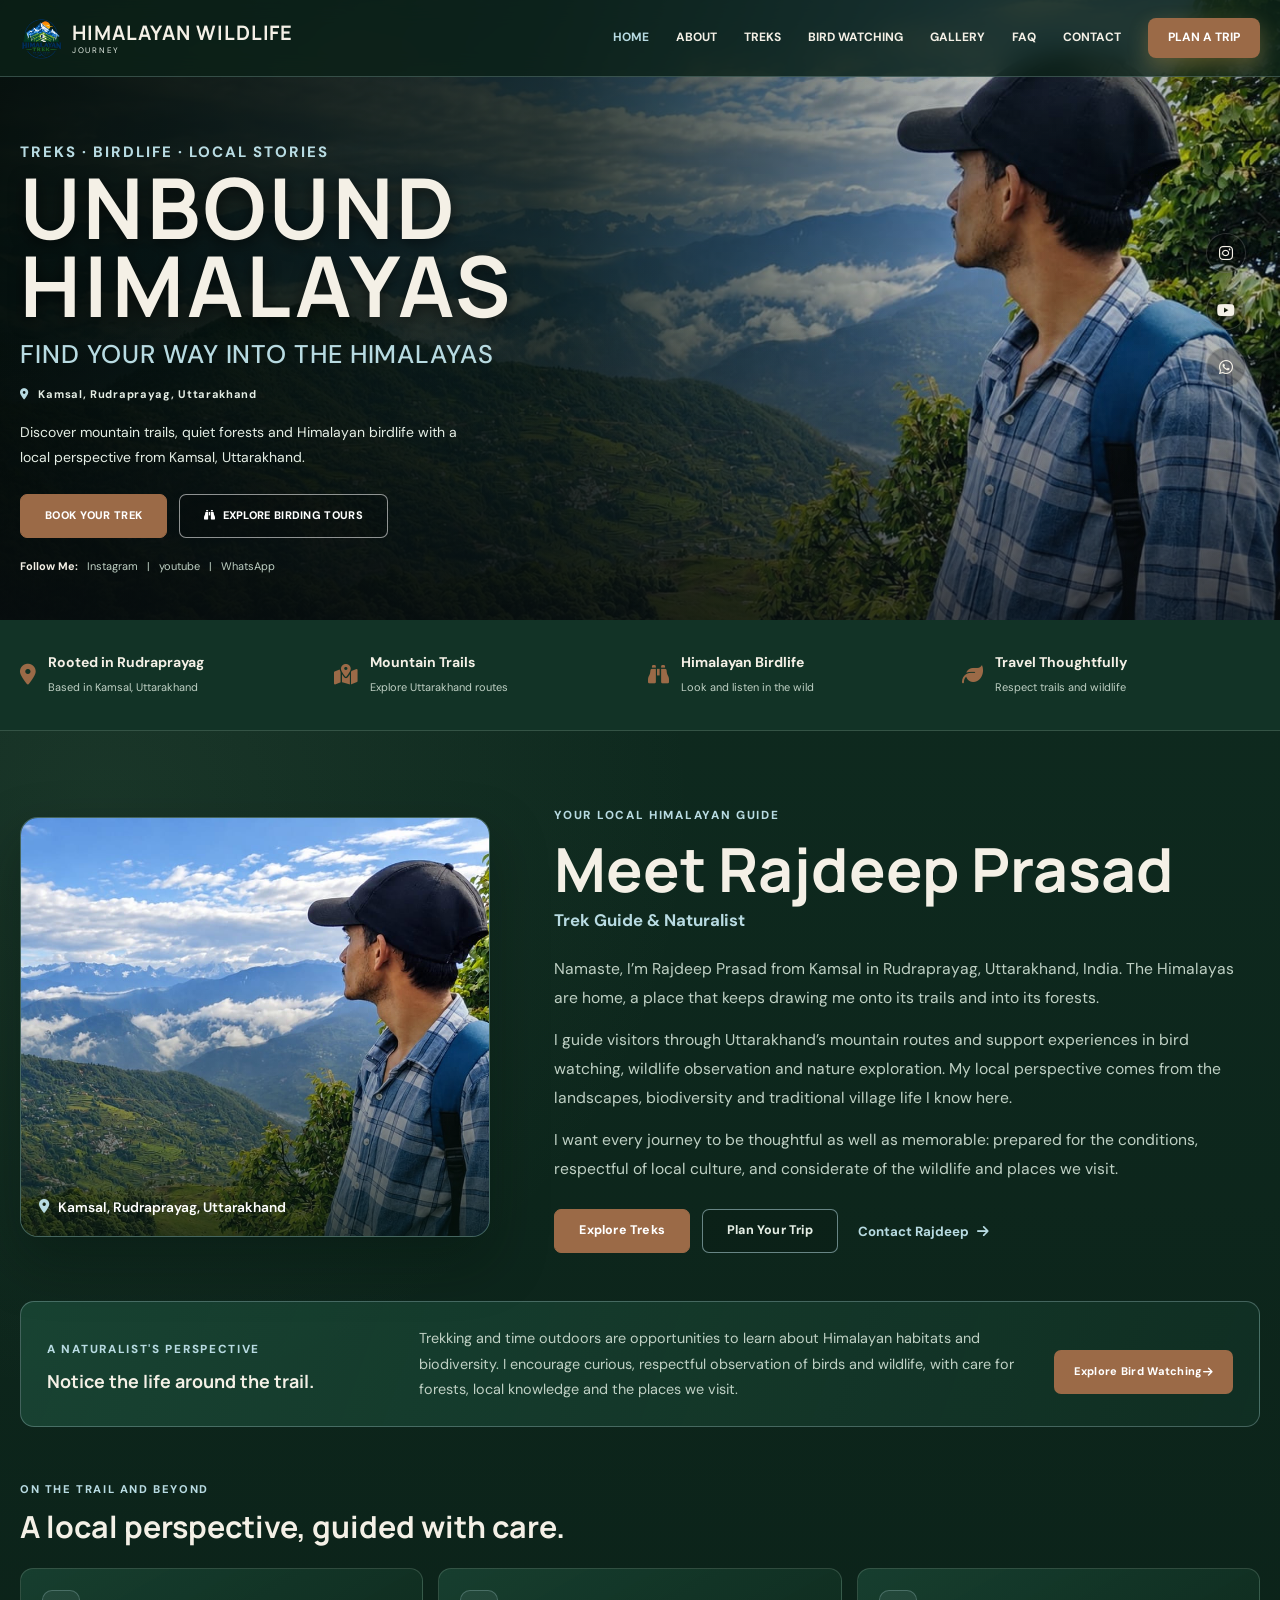
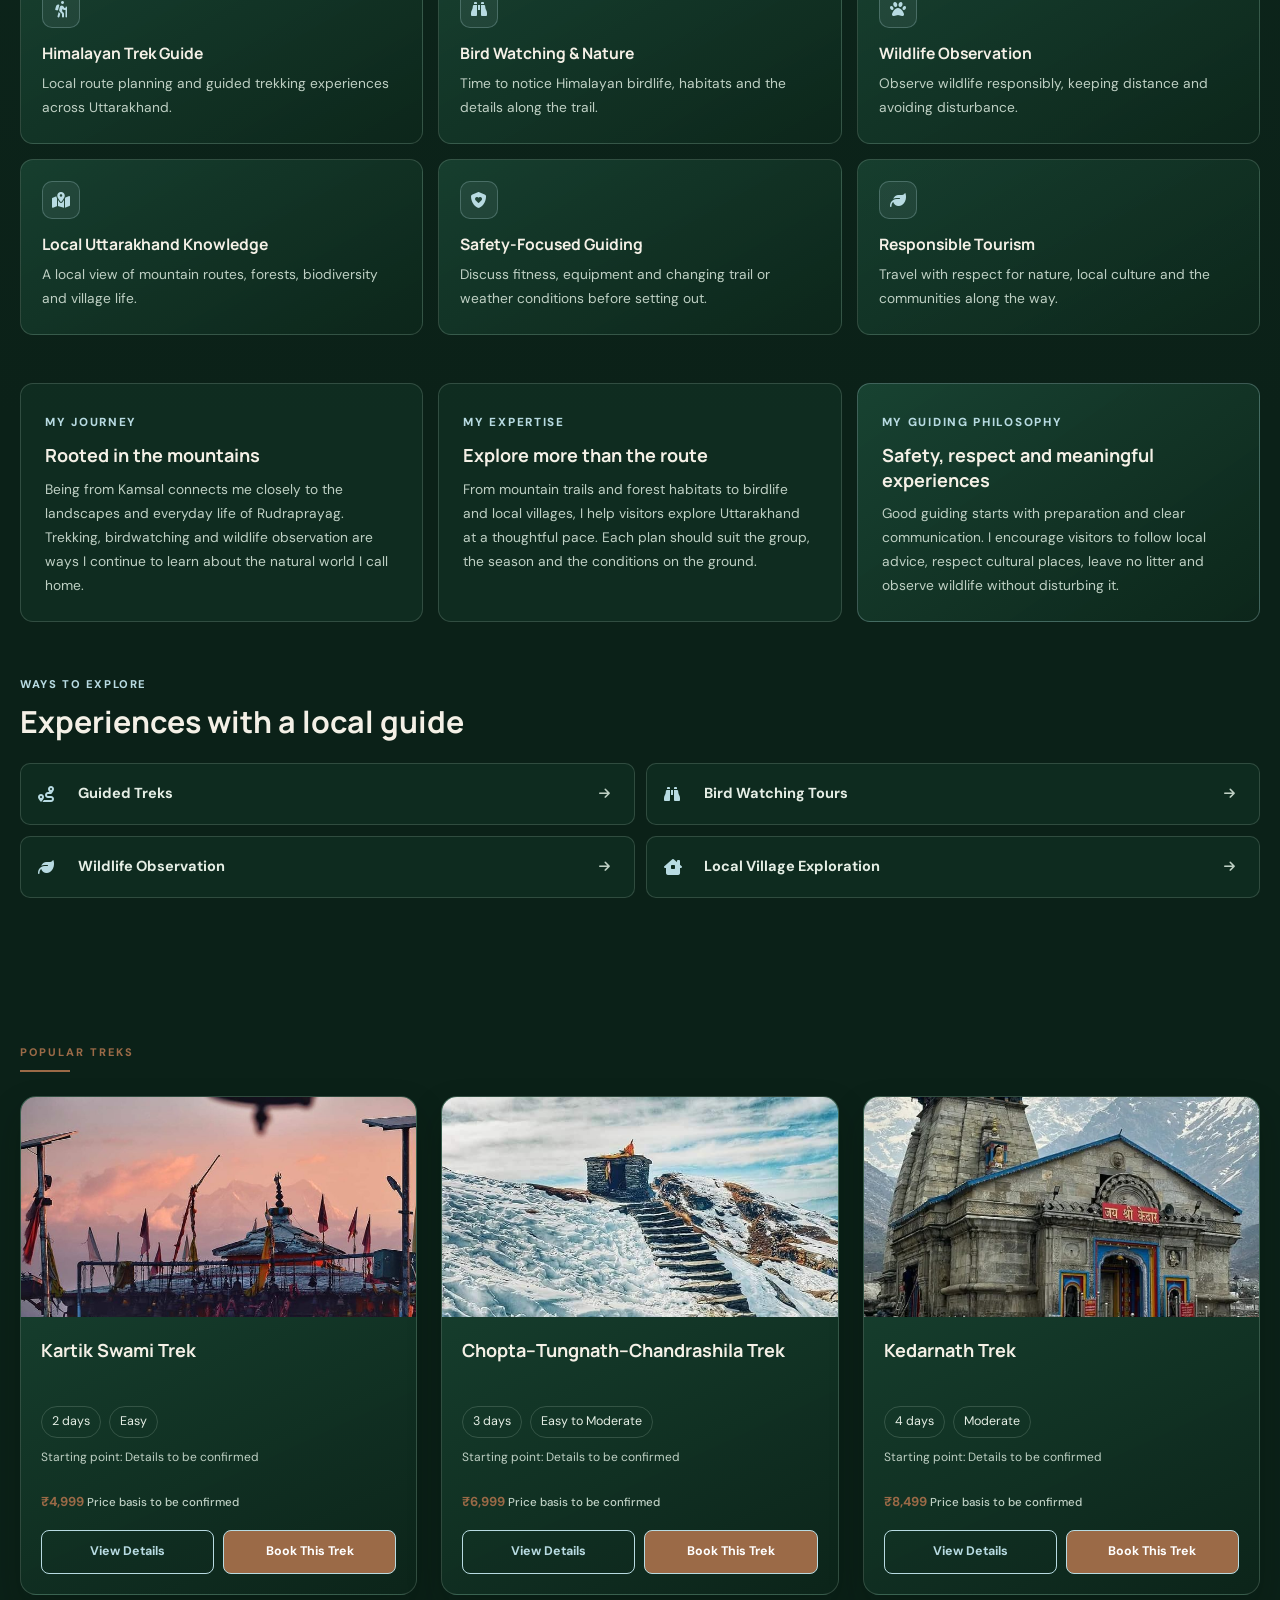
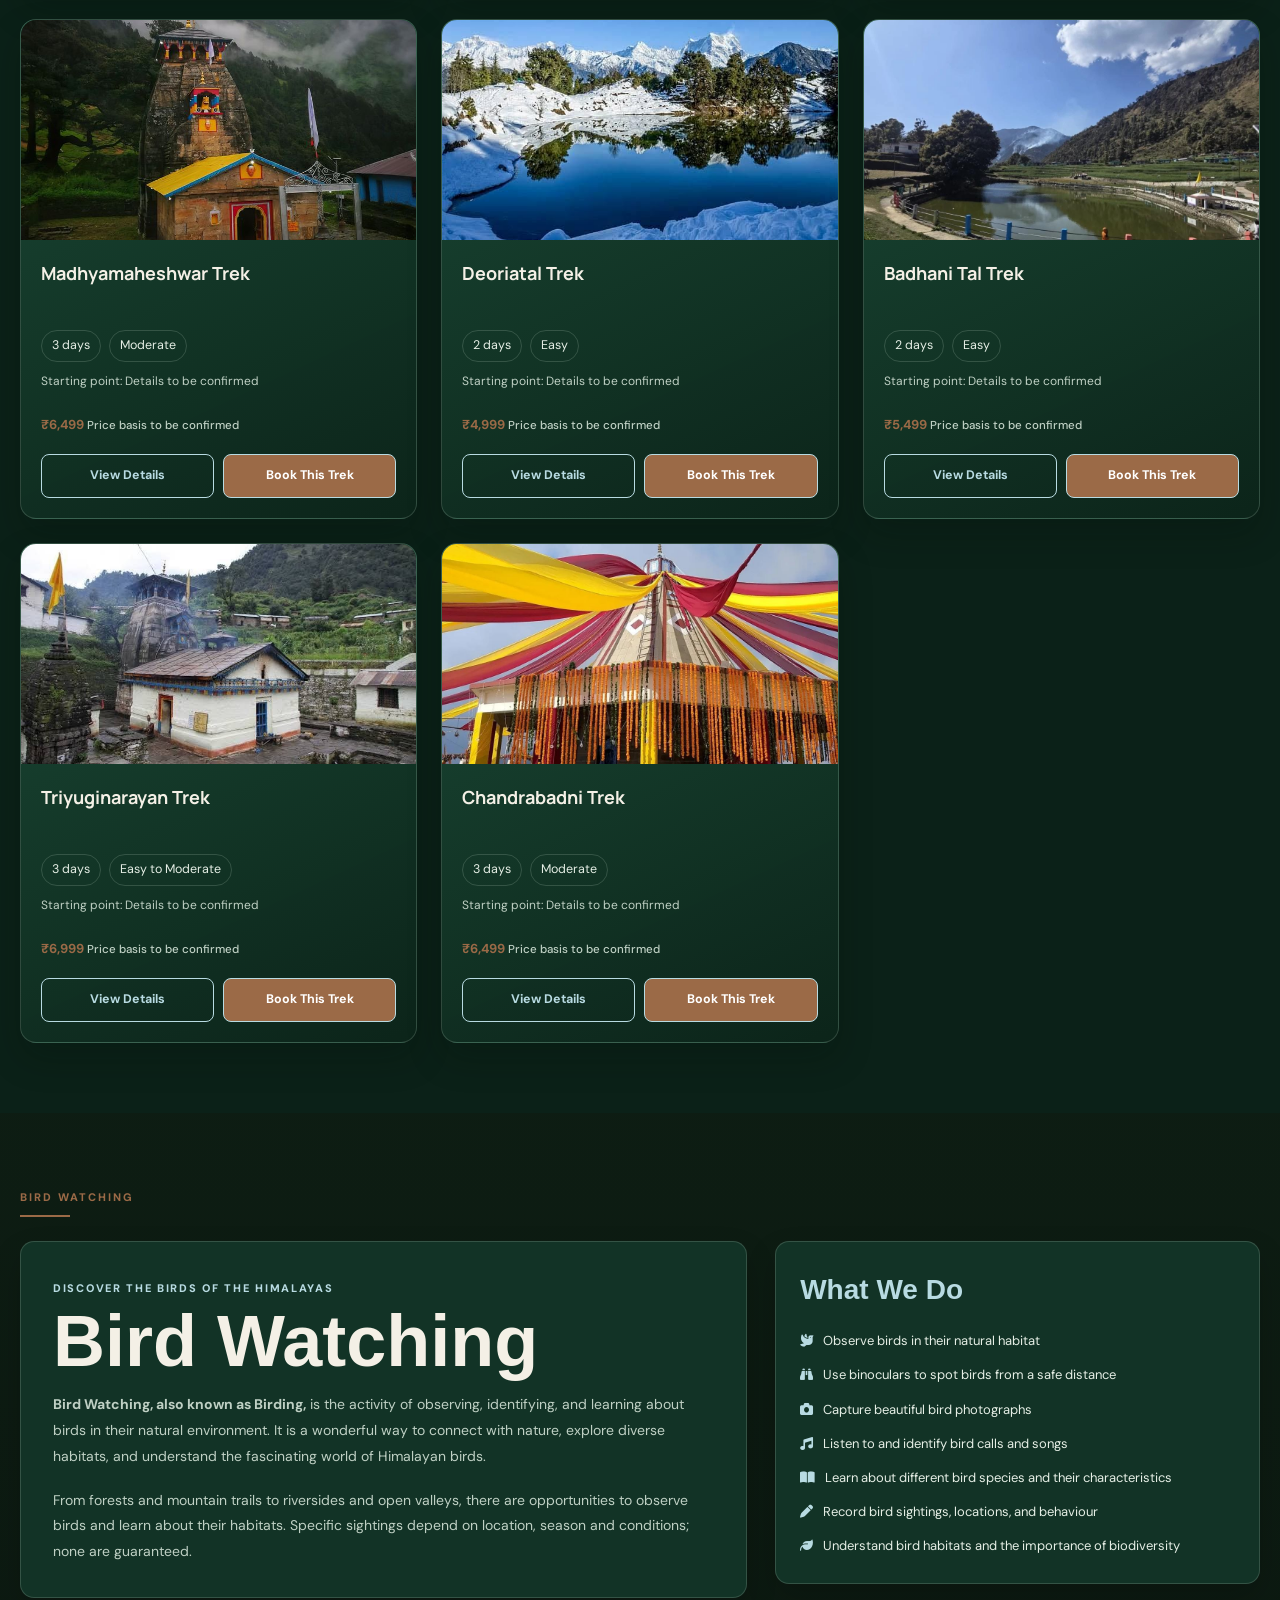
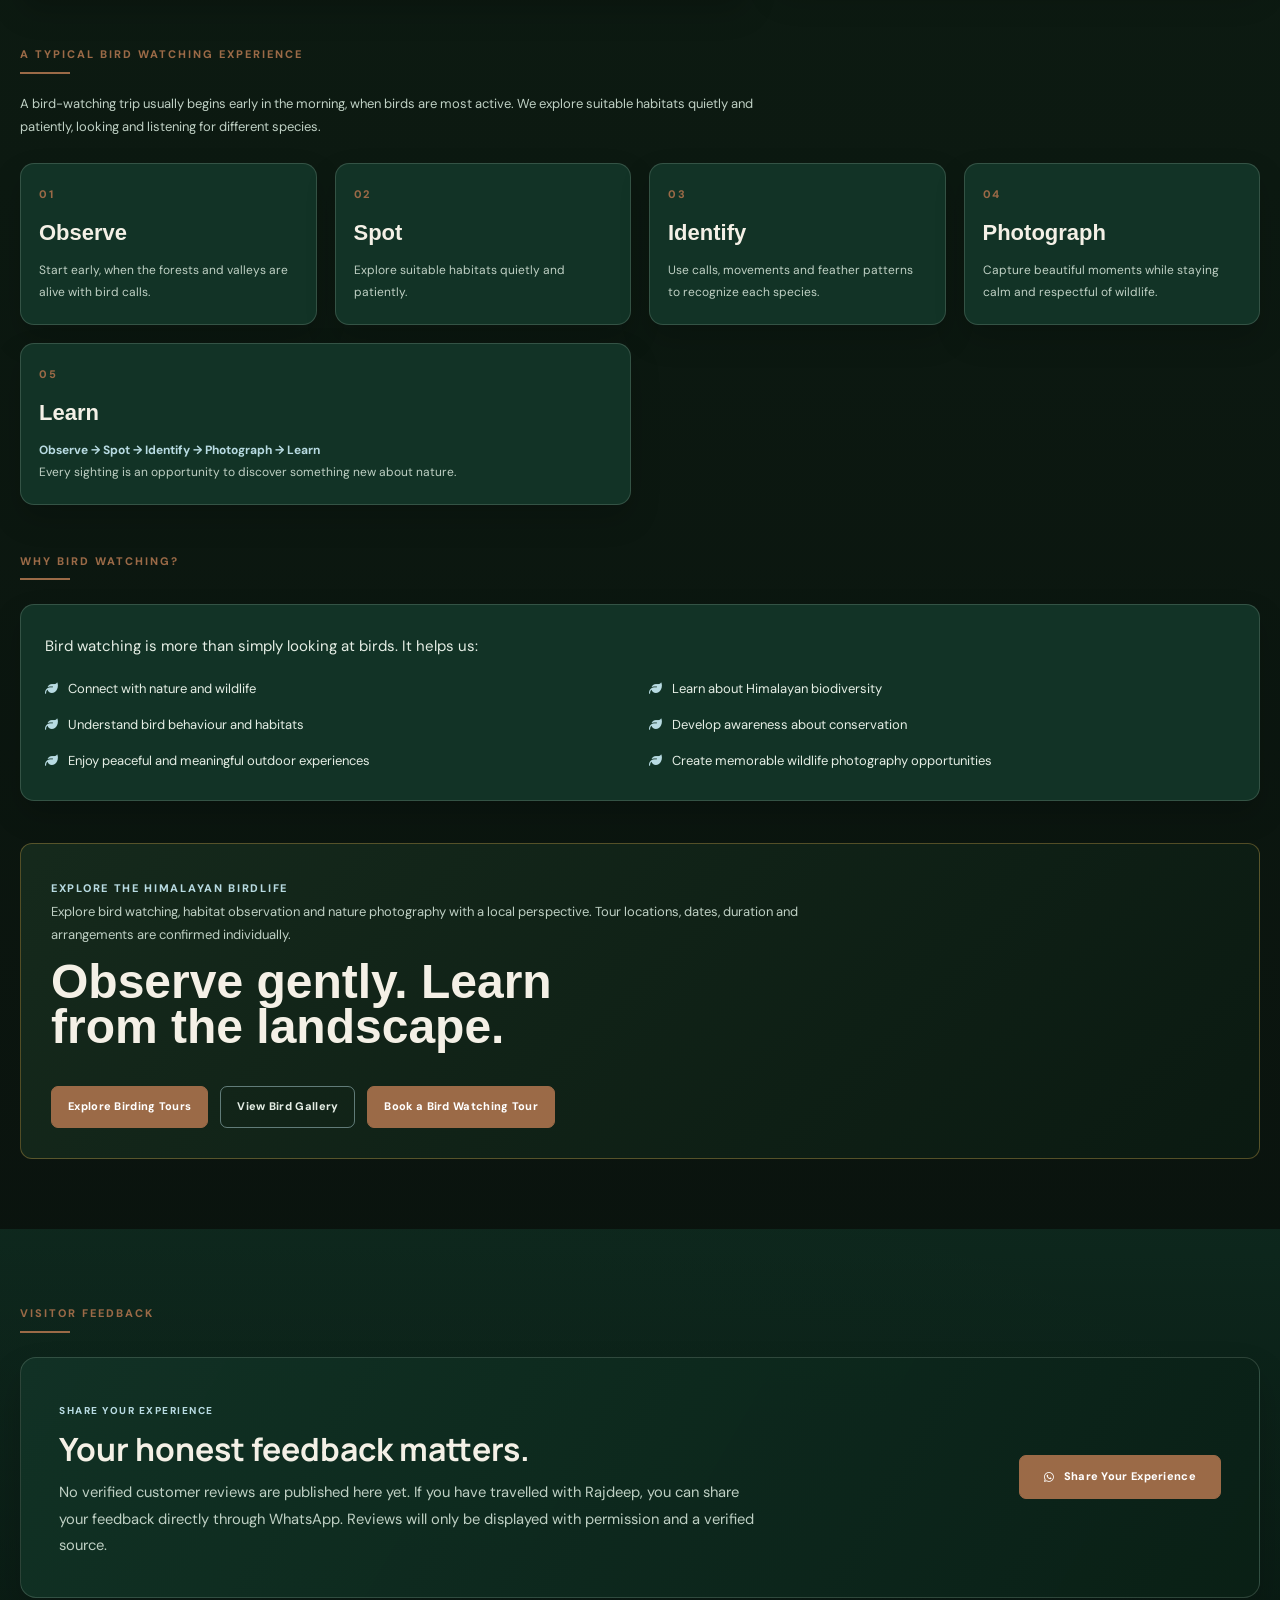
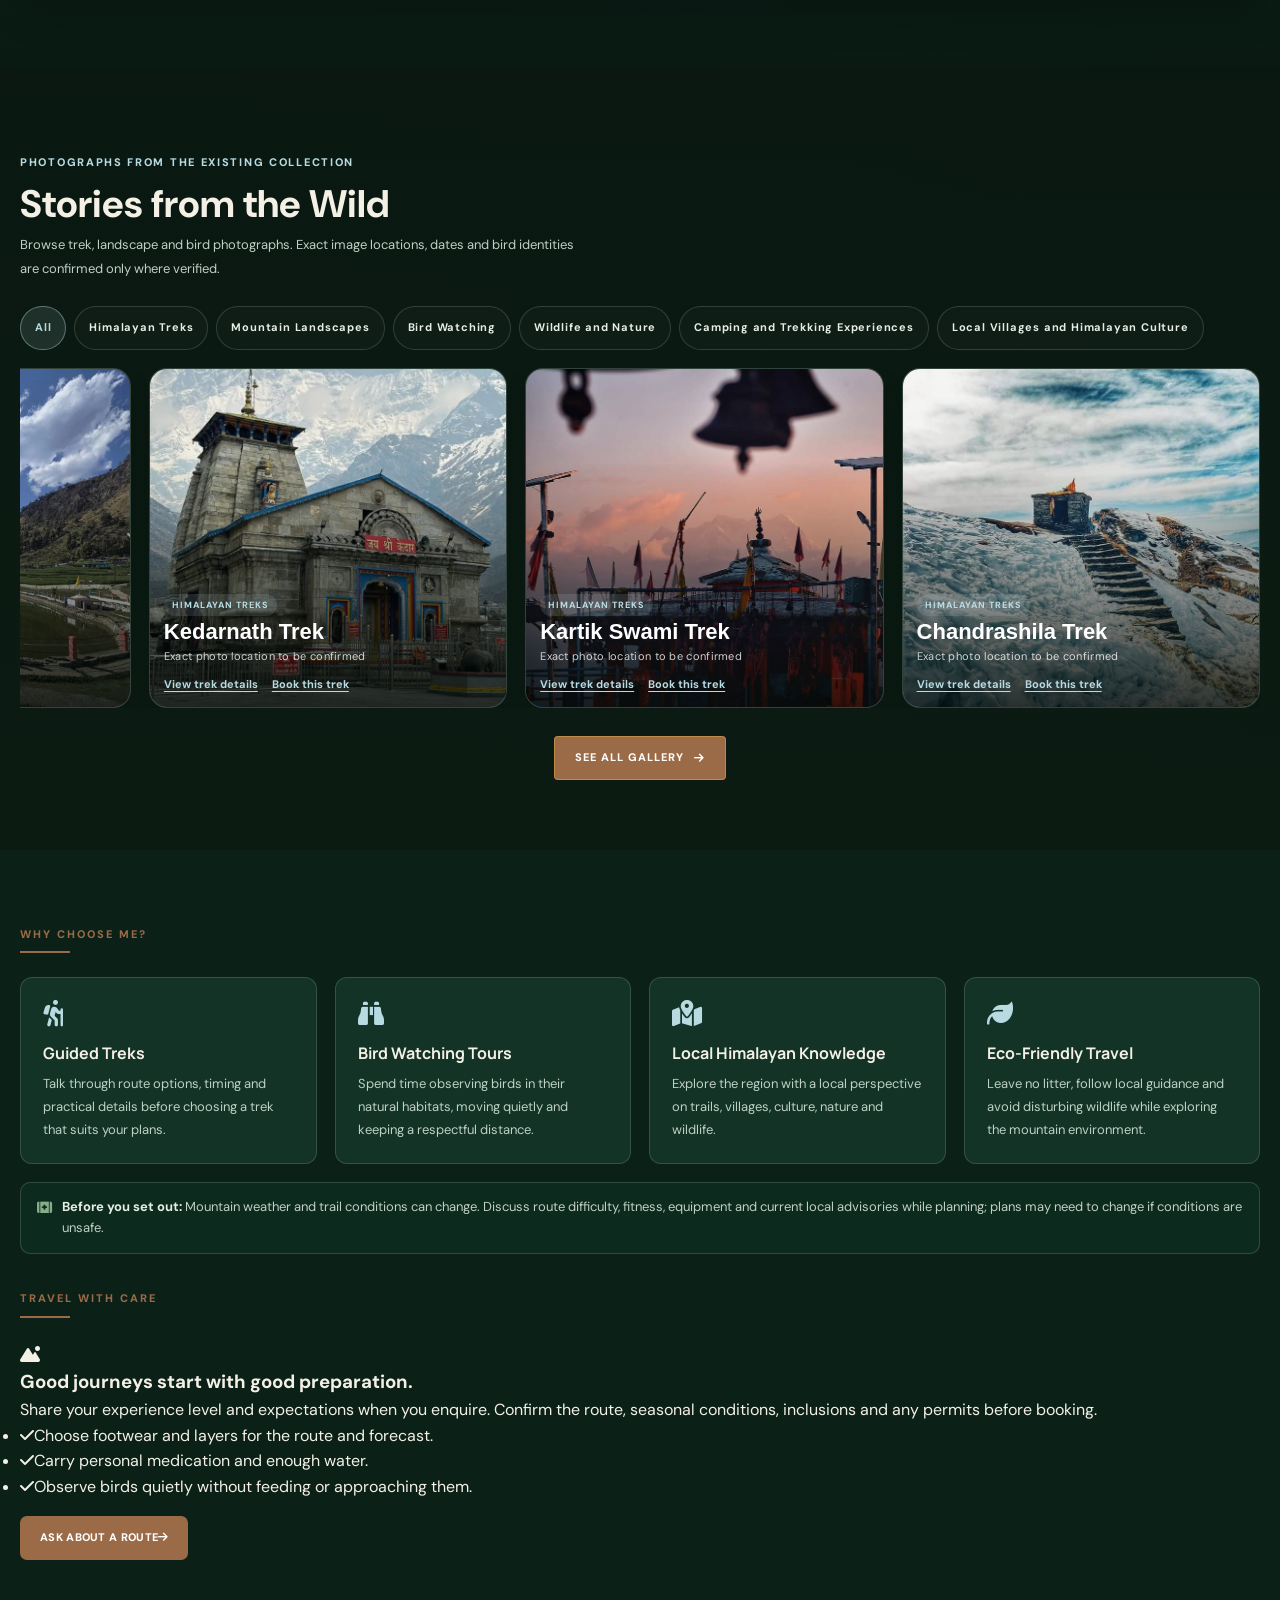
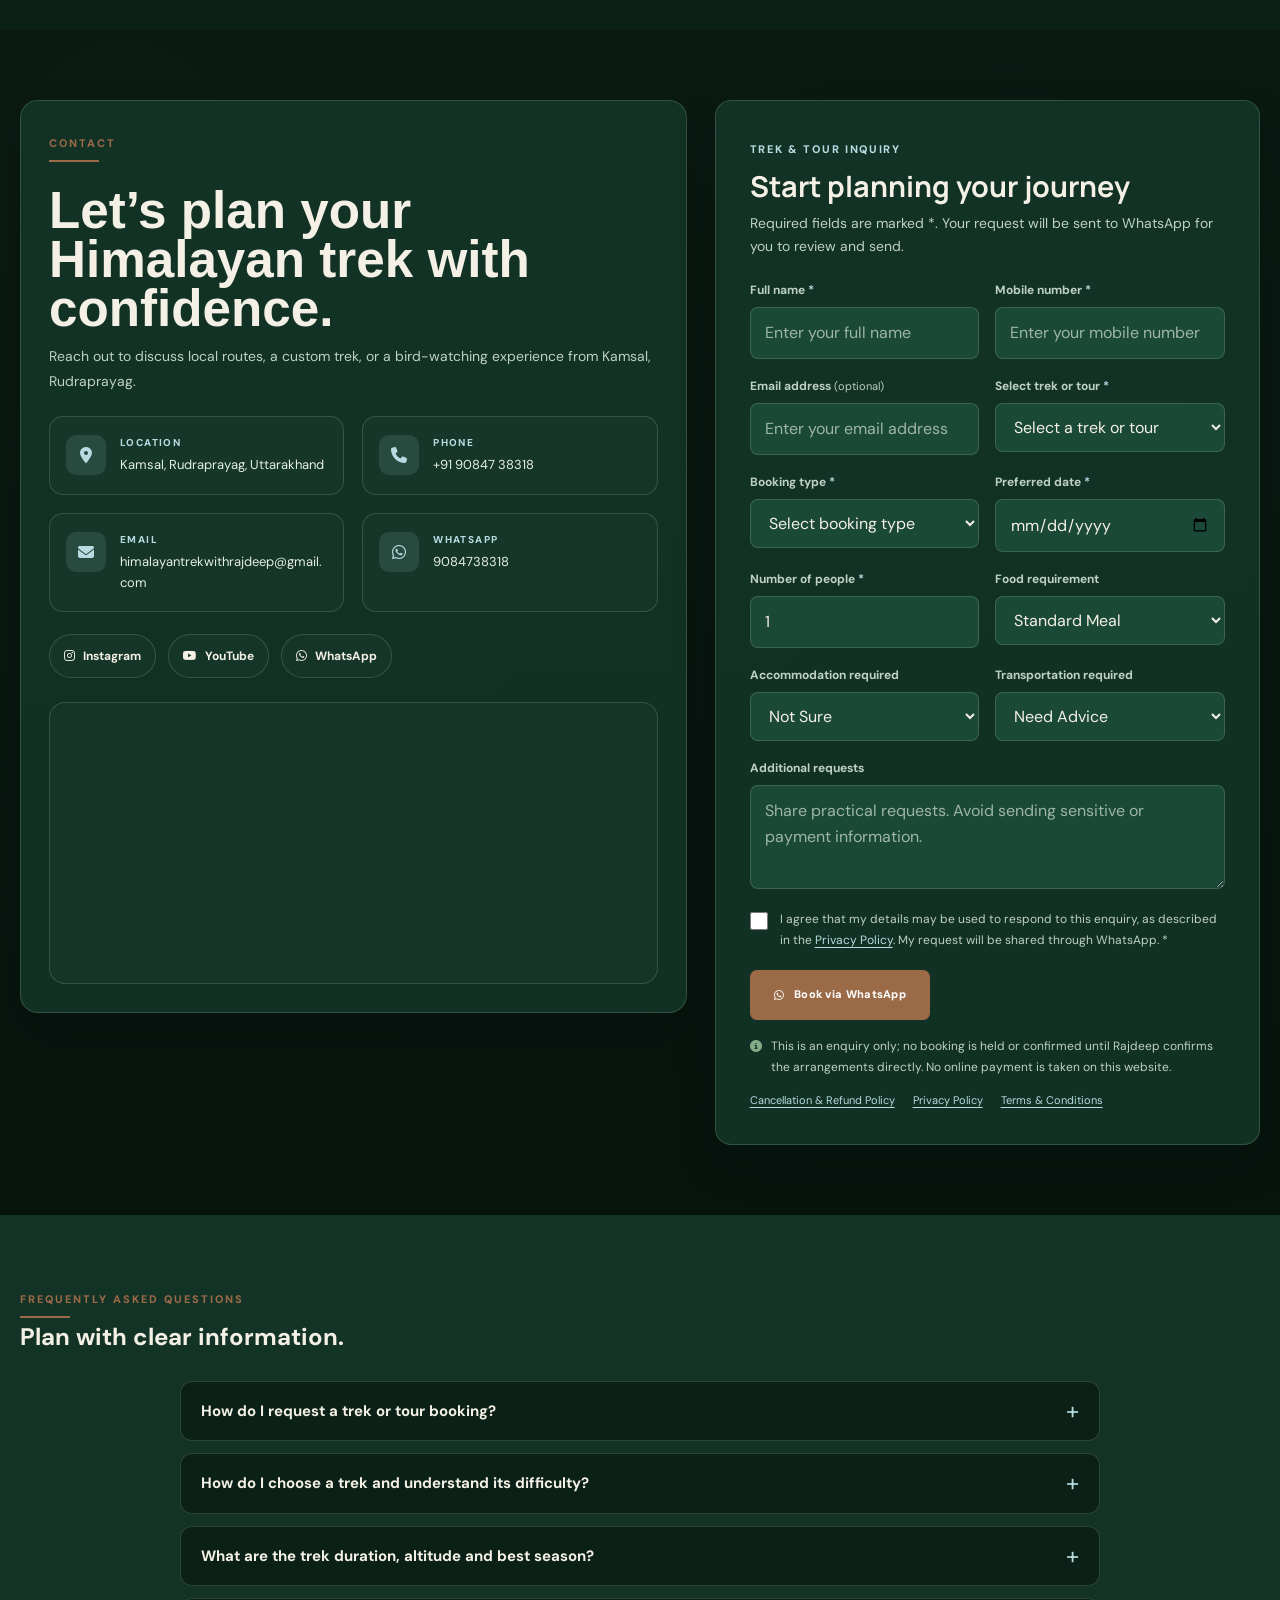
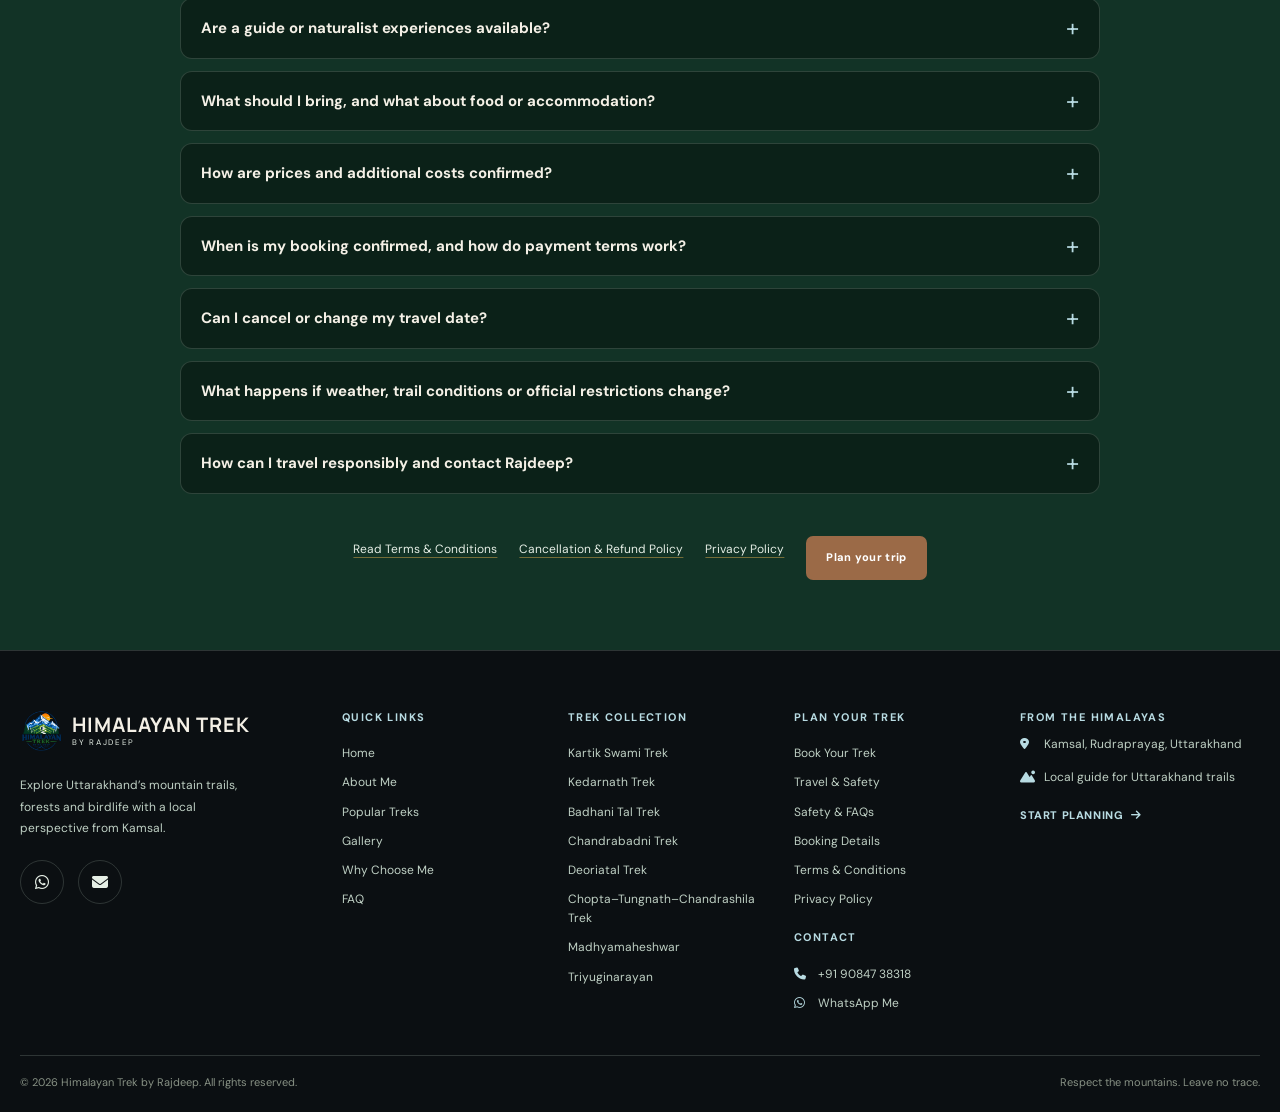
==== commit ea56f0a1: "update website and SEO files" ====
--- a/index.html
+++ b/index.html
@@ -5,19 +5,51 @@
     <meta name="viewport" content="width=device-width, initial-scale=1.0" />
     <meta
       name="description"
-      content="Explore Uttarakhand Himalayan treks and bird-watching with Rajdeep, a local guide from Kamsal, Rudraprayag."
+      content="Plan Himalayan treks and bird watching in Uttarakhand with Rajdeep, a local guide based in Kamsal, Rudraprayag. Explore routes and send a trip enquiry."
     />
-    <title>Himalayan Trek With Rajdeep | Uttarakhand Guide</title>
+    <title>Uttarakhand Trek Guide &amp; Bird Watching | Rajdeep</title>
+    <link rel="canonical" href="https://rajdeep112233.github.io/HIMALAYAN-TREK-WITH-RAJDEEP-UTTARAKHAND-GUIDE/" />
+    <meta property="og:type" content="website" />
+    <meta property="og:site_name" content="HIMALAYAN TREK WITH RAJDEEP | UTTARAKHAND GUIDE" />
+    <meta property="og:title" content="Uttarakhand Trek Guide &amp; Bird Watching | Rajdeep" />
+    <meta property="og:description" content="Plan Himalayan treks and bird watching in Uttarakhand with Rajdeep, a local guide based in Kamsal, Rudraprayag. Explore routes and send a trip enquiry." />
+    <meta property="og:url" content="https://rajdeep112233.github.io/HIMALAYAN-TREK-WITH-RAJDEEP-UTTARAKHAND-GUIDE/" />
+    <meta property="og:image" content="https://rajdeep112233.github.io/HIMALAYAN-TREK-WITH-RAJDEEP-UTTARAKHAND-GUIDE/images/Rajdeep.jpeg" />
+    <meta property="og:image:alt" content="Rajdeep in the Uttarakhand Himalayan landscape" />
+    <meta name="twitter:card" content="summary_large_image" />
+    <meta name="twitter:title" content="Uttarakhand Trek Guide &amp; Bird Watching | Rajdeep" />
+    <meta name="twitter:description" content="Plan Himalayan treks and bird watching in Uttarakhand with Rajdeep, a local guide based in Kamsal, Rudraprayag." />
+    <meta name="twitter:image" content="https://rajdeep112233.github.io/HIMALAYAN-TREK-WITH-RAJDEEP-UTTARAKHAND-GUIDE/images/Rajdeep.jpeg" />
+    <script type="application/ld+json">
+      {
+        "@context": "https://schema.org",
+        "@type": "WebSite",
+        "name": "HIMALAYAN TREK WITH RAJDEEP | UTTARAKHAND GUIDE",
+        "url": "https://rajdeep112233.github.io/HIMALAYAN-TREK-WITH-RAJDEEP-UTTARAKHAND-GUIDE/",
+        "description": "Himalayan trekking and bird-watching enquiries with a local guide based in Kamsal, Rudraprayag, Uttarakhand.",
+        "inLanguage": "en-IN"
+      }
+    </script>
     <link rel="icon" type="image/png" href="images/himalayan.png" />
     <link rel="preconnect" href="https://fonts.googleapis.com" />
     <link rel="preconnect" href="https://fonts.gstatic.com" crossorigin />
+    <link rel="preconnect" href="https://cdnjs.cloudflare.com" crossorigin />
+    <link
+      rel="preload"
+      as="image"
+      href="images/Rajdeep.jpeg?v=20260917-1"
+      fetchpriority="high"
+    />
+    <link
+      rel="stylesheet"
+      href="https://fonts.googleapis.com/css2?family=DM+Sans:wght@400;500;600;700&family=Manrope:wght@500;600;700;800&display=swap"
+    />
     <link
       rel="stylesheet"
       href="https://cdnjs.cloudflare.com/ajax/libs/font-awesome/6.5.0/css/all.min.css"
     />
     <link rel="stylesheet" href="css/style.css" />
     <link rel="stylesheet" href="css/responsive.css" />
-    <link rel="stylesheet" href="css/home.css" />
   </head>
   <body class="home-page">
     <header class="site-header">
@@ -27,6 +59,9 @@
             class="brand-mark"
             src="images/himalayan.png"
             alt="Himalayan Trek by Rajdeep logo"
+            width="1254"
+            height="1254"
+            decoding="async"
           />
           <span>
             <strong>HIMALAYAN WILDLIFE</strong>
@@ -166,106 +201,149 @@
 
     <main>
       <section class="content-section" id="about">
-        <div class="container page-grid">
-          <div>
-            <div class="section-heading">
-              <span>ABOUT ME</span>
-            </div>
-            <div class="about-card">
+        <div class="container about-profile-layout">
+          <div class="about-profile-hero">
+            <div class="about-profile-photo">
               <img
-                src="images/rajdeep-portrait.jpeg"
-                alt="Rajdeep, local guide from Kamsal"
+                src="images/Rajdeep.jpeg"
+                alt="Rajdeep Prasad looking out across the Uttarakhand Himalayan mountains"
+                width="1445"
+                height="739"
                 loading="lazy"
                 decoding="async"
               />
-              <div class="about-copy">
-                <p>
-                  Hello friends, I am Rajdeep from the beautiful village of
-                  Kamsal in Rudraprayag district, Uttarakhand.
-                  <br /><br />
-                  I am a passionate explorer of the Himalayan valleys, forests
-                  and wildlife. I love learning new things, but my real
-                  classroom is not made of books, it is the mountain trails.
-                  Trekking, birdwatching and wildlife observation are my
-                  passions.
-                  <br /><br />
-                  The Himalayas have taught me the value of patience,
-                  discipline, teamwork and respect for nature. These are the
-                  lessons I try to live by every day.
-                  <br /><br />
-                  If you want to explore the valleys and trails of Uttarakhand
-                  or spend time observing Himalayan birdlife, I would be happy
-                  to help you plan a thoughtful journey. Let us connect with
-                  nature and discover the beauty of the Himalayas.
-                  <br /><br />
-                  I am Rajdeep, your Himalayan Explorer and Local Guide. Thank
-                  you!
-                </p>
-                <a class="small-btn" href="#whyme">KNOW MORE</a>
-              </div>
-            </div>
-
-            <article class="about-bird-card">
-              <div class="about-bird-photo">
-                <img
-                  src="images/himalayan monal.jpeg"
-                  alt="Himalayan Monal with iridescent plumage"
-                  loading="lazy"
-                  decoding="async"
-                />
-              </div>
-              <div class="about-bird-copy">
-                <div class="section-heading">
-                  <span>BIRD WATCHING IN UTTARAKHAND</span>
-                </div>
-                <h3>Look beyond the trail.</h3>
-                <p>
-                  Uttarakhand's rivers, oak forests, alpine meadows and open
-                  ridges are home to remarkable Himalayan birds. The Himalayan
-                  Monal, the state bird, is one of the most beautiful birds you
-                  may find on a quiet morning walk.
-                </p>
-                <div class="about-bird-facts">
-                  <span
-                    ><i class="fa-solid fa-mountain"></i> Forests &amp; alpine
-                    meadows</span
-                  >
-                  <span
-                    ><i class="fa-solid fa-binoculars"></i> Dawn is best</span
-                  >
-                  <span
-                    ><i class="fa-solid fa-leaf"></i> Observe responsibly</span
-                  >
-                </div>
-                <a class="small-btn" href="bird-watching.html"
-                  >FULL BIRD GUIDE <i class="fa-solid fa-arrow-right"></i
-                ></a>
-              </div>
+              <span class="about-photo-caption">
+                <i class="fa-solid fa-location-dot" aria-hidden="true"></i>
+                Kamsal, Rudraprayag, Uttarakhand
+              </span>
+            </div>
+            <div class="about-profile-copy">
+              <span class="about-eyebrow">YOUR LOCAL HIMALAYAN GUIDE</span>
+              <h2>Meet Rajdeep Prasad</h2>
+              <p class="about-role">Trek Guide &amp; Naturalist</p>
+              <p>
+                Namaste, I’m Rajdeep Prasad from Kamsal in Rudraprayag,
+                Uttarakhand, India. The Himalayas are home, a place that keeps
+                drawing me onto its trails and into its forests.
+              </p>
+              <p>
+                I guide visitors through Uttarakhand’s mountain routes and
+                support experiences in bird watching, wildlife observation and
+                nature exploration. My local perspective comes from the
+                landscapes, biodiversity and traditional village life I know
+                here.
+              </p>
+              <p>
+                I want every journey to be thoughtful as well as memorable:
+                prepared for the conditions, respectful of local culture, and
+                considerate of the wildlife and places we visit.
+              </p>
+              <div class="about-profile-actions">
+                <a class="btn btn-primary" href="#treks">Explore Treks</a>
+                <a class="btn btn-outline" href="plan-your-trip.html">Plan Your Trip</a>
+                <a class="about-contact-link" href="#contact">Contact Rajdeep <i class="fa-solid fa-arrow-right" aria-hidden="true"></i></a>
+              </div>
+            </div>
+          </div>
+
+          <section class="about-naturalist-focus" aria-labelledby="naturalistFocusTitle">
+            <div>
+              <span class="about-card-kicker">A NATURALIST'S PERSPECTIVE</span>
+              <h3 id="naturalistFocusTitle">Notice the life around the trail.</h3>
+            </div>
+            <p>
+              Trekking and time outdoors are opportunities to learn about
+              Himalayan habitats and biodiversity. I encourage curious,
+              respectful observation of birds and wildlife, with care for
+              forests, local knowledge and the places we visit.
+            </p>
+            <a class="small-btn" href="bird-watching.html">Explore Bird Watching <i class="fa-solid fa-arrow-right" aria-hidden="true"></i></a>
+          </section>
+
+          <section class="about-highlights" aria-labelledby="aboutHighlightsTitle">
+            <div class="about-section-heading">
+              <span>ON THE TRAIL AND BEYOND</span>
+              <h3 id="aboutHighlightsTitle">A local perspective, guided with care.</h3>
+            </div>
+            <div class="about-highlight-grid">
+              <article class="about-highlight">
+                <i class="fa-solid fa-person-hiking" aria-hidden="true"></i>
+                <h4>Himalayan Trek Guide</h4>
+                <p>Local route planning and guided trekking experiences across Uttarakhand.</p>
+              </article>
+              <article class="about-highlight">
+                <i class="fa-solid fa-binoculars" aria-hidden="true"></i>
+                <h4>Bird Watching &amp; Nature</h4>
+                <p>Time to notice Himalayan birdlife, habitats and the details along the trail.</p>
+              </article>
+              <article class="about-highlight">
+                <i class="fa-solid fa-paw" aria-hidden="true"></i>
+                <h4>Wildlife Observation</h4>
+                <p>Observe wildlife responsibly, keeping distance and avoiding disturbance.</p>
+              </article>
+              <article class="about-highlight">
+                <i class="fa-solid fa-map-location-dot" aria-hidden="true"></i>
+                <h4>Local Uttarakhand Knowledge</h4>
+                <p>A local view of mountain routes, forests, biodiversity and village life.</p>
+              </article>
+              <article class="about-highlight">
+                <i class="fa-solid fa-shield-heart" aria-hidden="true"></i>
+                <h4>Safety-Focused Guiding</h4>
+                <p>Discuss fitness, equipment and changing trail or weather conditions before setting out.</p>
+              </article>
+              <article class="about-highlight">
+                <i class="fa-solid fa-leaf" aria-hidden="true"></i>
+                <h4>Responsible Tourism</h4>
+                <p>Travel with respect for nature, local culture and the communities along the way.</p>
+              </article>
+            </div>
+          </section>
+
+          <div class="about-story-grid">
+            <article class="about-story-card">
+              <span class="about-card-kicker">MY JOURNEY</span>
+              <h3>Rooted in the mountains</h3>
+              <p>
+                Being from Kamsal connects me closely to the landscapes and
+                everyday life of Rudraprayag. Trekking,
+                birdwatching and wildlife observation are ways I continue to
+                learn about the natural world I call home.
+              </p>
             </article>
-          </div>
-
-          <aside class="booking-panel">
-            <div class="section-heading">
-              <span>PLAN YOUR TREK</span>
-            </div>
-            <div class="why-list">
-              <div>
-                <i class="fa-solid fa-check"></i>Local perspective from Kamsal
-              </div>
-              <div>
-                <i class="fa-solid fa-check"></i>Route planning around your
-                interests
-              </div>
-              <div>
-                <i class="fa-solid fa-check"></i>Discuss conditions, fitness and
-                kit before you go
-              </div>
-              <div>
-                <i class="fa-solid fa-check"></i>Respectful travel through
-                nature
-              </div>
-            </div>
-          </aside>
+            <article class="about-story-card">
+              <span class="about-card-kicker">MY EXPERTISE</span>
+              <h3>Explore more than the route</h3>
+              <p>
+                From mountain trails and forest habitats to birdlife and local
+                villages, I help visitors explore Uttarakhand at a thoughtful
+                pace. Each plan should suit the group, the season and the
+                conditions on the ground.
+              </p>
+            </article>
+            <article class="about-story-card about-story-card-featured">
+              <span class="about-card-kicker">MY GUIDING PHILOSOPHY</span>
+              <h3>Safety, respect and meaningful experiences</h3>
+              <p>
+                Good guiding starts with preparation and clear communication.
+                I encourage visitors to follow local advice, respect cultural
+                places, leave no litter and observe wildlife without
+                disturbing it.
+              </p>
+            </article>
+          </div>
+
+          <section class="about-services" aria-labelledby="aboutServicesTitle">
+            <div class="about-section-heading">
+              <span>WAYS TO EXPLORE</span>
+              <h3 id="aboutServicesTitle">Experiences with a local guide</h3>
+            </div>
+            <div class="about-service-list">
+              <a href="#treks"><i class="fa-solid fa-route" aria-hidden="true"></i><span>Guided Treks</span><i class="fa-solid fa-arrow-right" aria-hidden="true"></i></a>
+              <a href="bird-watching.html"><i class="fa-solid fa-binoculars" aria-hidden="true"></i><span>Bird Watching Tours</span><i class="fa-solid fa-arrow-right" aria-hidden="true"></i></a>
+              <a href="bird-watching.html"><i class="fa-solid fa-leaf" aria-hidden="true"></i><span>Wildlife Observation</span><i class="fa-solid fa-arrow-right" aria-hidden="true"></i></a>
+              <a href="plan-your-trip.html"><i class="fa-solid fa-house-chimney-window" aria-hidden="true"></i><span>Local Village Exploration</span><i class="fa-solid fa-arrow-right" aria-hidden="true"></i></a>
+            </div>
+          </section>
         </div>
       </section>
 
@@ -276,124 +354,108 @@
           </div>
           <div class="trek-grid">
             <article class="trek-card">
-              <a class="trek-card-link" href="treks.html?trek=kartik">
-                <img
-                  src="images/kartik%20swami.jpeg"
-                  alt="Kartik Swami Trek"
-                  loading="lazy"
-                  decoding="async"
-                />
-                <div class="trek-info">
-                  <h3>Kartik Swami</h3>
-                  <p>Duration: 2 Days | Difficulty: Easy</p>
-                  <strong>Price: ₹4,999</strong>
-                </div>
-              </a>
+              <img src="images/kartik%20swami.jpeg" alt="Kartik Swami temple and surrounding Himalayan landscape" width="736" height="919" loading="lazy" decoding="async" />
+              <div class="trek-info">
+                <h3>Kartik Swami Trek</h3>
+                <p class="trek-card-facts"><span>2 days</span><span>Easy</span></p>
+                <p class="trek-card-start">Starting point: Details to be confirmed</p>
+                <strong class="trek-card-price">₹4,999 <small>Price basis to be confirmed</small></strong>
+                <div class="trek-card-actions">
+                  <a class="trek-card-details" href="treks.html?trek=kartik">View Details</a>
+                  <a class="trek-card-book" href="booking.html?trek=kartik">Book This Trek</a>
+                </div>
+              </div>
             </article>
             <article class="trek-card">
-              <a class="trek-card-link" href="treks.html?trek=kedarnath">
-                <img
-                  src="images/kedarnath.jpeg"
-                  alt="Kedarnath Trek"
-                  loading="lazy"
-                  decoding="async"
-                />
-                <div class="trek-info">
-                  <h3>Kedarnath</h3>
-                  <p>Duration: 4 Days | Difficulty: Moderate</p>
-                  <strong>Price: ₹8,499</strong>
-                </div>
-              </a>
+              <img src="images/chandrashila.jpeg" alt="Chandrashila trail in the Uttarakhand Himalayas" width="720" height="900" loading="lazy" decoding="async" />
+              <div class="trek-info">
+                <h3>Chopta–Tungnath–Chandrashila Trek</h3>
+                <p class="trek-card-facts"><span>3 days</span><span>Easy to Moderate</span></p>
+                <p class="trek-card-start">Starting point: Details to be confirmed</p>
+                <strong class="trek-card-price">₹6,999 <small>Price basis to be confirmed</small></strong>
+                <div class="trek-card-actions">
+                  <a class="trek-card-details" href="treks.html?trek=chopta">View Details</a>
+                  <a class="trek-card-book" href="booking.html?trek=chopta">Book This Trek</a>
+                </div>
+              </div>
             </article>
             <article class="trek-card">
-              <a class="trek-card-link" href="treks.html?trek=badhani">
-                <img
-                  src="images/badhanitaal.jpeg"
-                  alt="Badhani Tal Trek"
-                  loading="lazy"
-                  decoding="async"
-                />
-                <div class="trek-info">
-                  <h3>Badhani Tal</h3>
-                  <p>Duration: 2 Days | Difficulty: Easy</p>
-                  <strong>Price: ₹5,499</strong>
-                </div>
-              </a>
+              <img src="images/kedarnath.jpeg" alt="Kedarnath pilgrimage trail in the Himalayas" width="736" height="920" loading="lazy" decoding="async" />
+              <div class="trek-info">
+                <h3>Kedarnath Trek</h3>
+                <p class="trek-card-facts"><span>4 days</span><span>Moderate</span></p>
+                <p class="trek-card-start">Starting point: Details to be confirmed</p>
+                <strong class="trek-card-price">₹8,499 <small>Price basis to be confirmed</small></strong>
+                <div class="trek-card-actions">
+                  <a class="trek-card-details" href="treks.html?trek=kedarnath">View Details</a>
+                  <a class="trek-card-book" href="booking.html?trek=kedarnath">Book This Trek</a>
+                </div>
+              </div>
             </article>
             <article class="trek-card">
-              <a class="trek-card-link" href="treks.html?trek=chandrabadhni">
-                <img
-                  src="images/chandrabadhani%20temple.jpeg"
-                  alt="Chandrabadni Trek"
-                  loading="lazy"
-                  decoding="async"
-                />
-                <div class="trek-info">
-                  <h3>Chandrabadni</h3>
-                  <p>Duration: 3 Days | Difficulty: Moderate</p>
-                  <strong>Price: ₹6,499</strong>
-                </div>
-              </a>
+              <img src="images/madhyameshwar.jpeg" alt="Madhyamaheshwar landscape in Uttarakhand" width="735" height="919" loading="lazy" decoding="async" />
+              <div class="trek-info">
+                <h3>Madhyamaheshwar Trek</h3>
+                <p class="trek-card-facts"><span>3 days</span><span>Moderate</span></p>
+                <p class="trek-card-start">Starting point: Details to be confirmed</p>
+                <strong class="trek-card-price">₹6,499 <small>Price basis to be confirmed</small></strong>
+                <div class="trek-card-actions">
+                  <a class="trek-card-details" href="treks.html?trek=madhy">View Details</a>
+                  <a class="trek-card-book" href="booking.html?trek=madhy">Book This Trek</a>
+                </div>
+              </div>
             </article>
             <article class="trek-card">
-              <a class="trek-card-link" href="treks.html?trek=deoriatal">
-                <img
-                  src="images/deoriatal.jpeg"
-                  alt="Deoriatal Trek"
-                  loading="lazy"
-                  decoding="async"
-                />
-                <div class="trek-info">
-                  <h3>Deoriatal</h3>
-                  <p>Duration: 2 Days | Difficulty: Easy</p>
-                  <strong>Price: ₹4,999</strong>
-                </div>
-              </a>
+              <img src="images/deoriatal.jpeg" alt="Deoriatal lake in the Uttarakhand Himalayas" width="670" height="430" loading="lazy" decoding="async" />
+              <div class="trek-info">
+                <h3>Deoriatal Trek</h3>
+                <p class="trek-card-facts"><span>2 days</span><span>Easy</span></p>
+                <p class="trek-card-start">Starting point: Details to be confirmed</p>
+                <strong class="trek-card-price">₹4,999 <small>Price basis to be confirmed</small></strong>
+                <div class="trek-card-actions">
+                  <a class="trek-card-details" href="treks.html?trek=deoriatal">View Details</a>
+                  <a class="trek-card-book" href="booking.html?trek=deoriatal">Book This Trek</a>
+                </div>
+              </div>
             </article>
             <article class="trek-card">
-              <a class="trek-card-link" href="treks.html?trek=chopta">
-                <img
-                  src="images/chandrashila.jpeg"
-                  alt="Chopta Tungnath Trek"
-                  loading="lazy"
-                  decoding="async"
-                />
-                <div class="trek-info">
-                  <h3>Chopta Tungnath</h3>
-                  <p>Duration: 3 Days | Difficulty: Easy to Moderate</p>
-                  <strong>Price: ₹6,999</strong>
-                </div>
-              </a>
+              <img src="images/badhanitaal.jpeg" alt="Badhani Tal landscape and water" width="1080" height="1008" loading="lazy" decoding="async" />
+              <div class="trek-info">
+                <h3>Badhani Tal Trek</h3>
+                <p class="trek-card-facts"><span>2 days</span><span>Easy</span></p>
+                <p class="trek-card-start">Starting point: Details to be confirmed</p>
+                <strong class="trek-card-price">₹5,499 <small>Price basis to be confirmed</small></strong>
+                <div class="trek-card-actions">
+                  <a class="trek-card-details" href="treks.html?trek=badhani">View Details</a>
+                  <a class="trek-card-book" href="booking.html?trek=badhani">Book This Trek</a>
+                </div>
+              </div>
             </article>
             <article class="trek-card">
-              <a class="trek-card-link" href="treks.html?trek=madhy">
-                <img
-                  src="images/madhyameshwar.jpeg"
-                  alt="Madhyameshwar Trek"
-                  loading="lazy"
-                  decoding="async"
-                />
-                <div class="trek-info">
-                  <h3>Madhyameshwar</h3>
-                  <p>Duration: 3 Days | Difficulty: Moderate</p>
-                  <strong>Price: ₹6,499</strong>
-                </div>
-              </a>
+              <img src="images/triyuginarayan.jpeg" alt="Triyuginarayan temple and mountain setting" width="678" height="452" loading="lazy" decoding="async" />
+              <div class="trek-info">
+                <h3>Triyuginarayan Trek</h3>
+                <p class="trek-card-facts"><span>3 days</span><span>Easy to Moderate</span></p>
+                <p class="trek-card-start">Starting point: Details to be confirmed</p>
+                <strong class="trek-card-price">₹6,999 <small>Price basis to be confirmed</small></strong>
+                <div class="trek-card-actions">
+                  <a class="trek-card-details" href="treks.html?trek=triyu">View Details</a>
+                  <a class="trek-card-book" href="booking.html?trek=triyu">Book This Trek</a>
+                </div>
+              </div>
             </article>
             <article class="trek-card">
-              <a class="trek-card-link" href="treks.html?trek=triyu">
-                <img
-                  src="images/triyuginarayan.jpeg"
-                  alt="Triyuginarayan Trek"
-                  loading="lazy"
-                  decoding="async"
-                />
-                <div class="trek-info">
-                  <h3>Triyuginarayan</h3>
-                  <p>Duration: 3 Days | Difficulty: Easy to Moderate</p>
-                  <strong>Price: ₹6,999</strong>
-                </div>
-              </a>
+              <img src="images/chandrabadhani%20temple.jpeg" alt="Chandrabadni temple in Uttarakhand" width="1076" height="1172" loading="lazy" decoding="async" />
+              <div class="trek-info">
+                <h3>Chandrabadni Trek</h3>
+                <p class="trek-card-facts"><span>3 days</span><span>Moderate</span></p>
+                <p class="trek-card-start">Starting point: Details to be confirmed</p>
+                <strong class="trek-card-price">₹6,499 <small>Price basis to be confirmed</small></strong>
+                <div class="trek-card-actions">
+                  <a class="trek-card-details" href="treks.html?trek=chandrabadhni">View Details</a>
+                  <a class="trek-card-book" href="booking.html?trek=chandrabadhni">Book This Trek</a>
+                </div>
+              </div>
             </article>
           </div>
         </div>
@@ -416,10 +478,10 @@
                 world of Himalayan birds.
               </p>
               <p>
-                From peaceful forests and mountain trails to riversides and open
-                valleys, the Himalayan region offers incredible opportunities to
-                observe a wide variety of bird species in their natural
-                habitats.
+                From forests and mountain trails to riversides and open
+                valleys, there are opportunities to observe birds and learn
+                about their habitats. Specific sightings depend on location,
+                season and conditions; none are guaranteed.
               </p>
             </div>
 
@@ -547,15 +609,41 @@
           <div class="bird-home-cta">
             <span class="section-kicker">Explore the Himalayan Birdlife</span>
             <p>
-              Join us on a peaceful journey through the forests, valleys, and
-              mountain landscapes of Uttarakhand to discover the incredible
-              birdlife of the Himalayas.
+              Explore bird watching, habitat observation and nature photography
+              with a local perspective. Tour locations, dates, duration and
+              arrangements are confirmed individually.
             </p>
-            <h3>Observe Nature. Discover Birds. Experience the Himalayas.</h3>
-            <a class="small-btn" href="bird-watching.html"
-              >FULL BIRD GUIDE <i class="fa-solid fa-arrow-right"></i
-            ></a>
-          </div>
+            <h3>Observe gently. Learn from the landscape.</h3>
+            <div class="bird-home-actions">
+              <a class="small-btn" href="bird-watching.html#bird-tours">Explore Birding Tours</a>
+              <a class="small-btn bird-home-secondary" href="bird-watching.html#bird-gallery">View Bird Gallery</a>
+              <a class="small-btn" href="booking.html?trek=bird-watching">Book a Bird Watching Tour</a>
+            </div>
+          </div>
+        </div>
+      </section>
+
+      <section class="content-section reviews-section" id="reviews" aria-labelledby="reviewsTitle">
+        <div class="container">
+          <div class="section-heading">
+            <span>VISITOR FEEDBACK</span>
+          </div>
+          <article class="review-invitation">
+            <div>
+              <span class="review-kicker">SHARE YOUR EXPERIENCE</span>
+              <h2 id="reviewsTitle">Your honest feedback matters.</h2>
+              <p>
+                No verified customer reviews are published here yet. If you have
+                travelled with Rajdeep, you can share your feedback directly
+                through WhatsApp. Reviews will only be displayed with permission
+                and a verified source.
+              </p>
+            </div>
+            <a class="btn btn-primary" href="https://wa.me/919084738318?text=Hello%20Rajdeep%2C%20I%20would%20like%20to%20share%20feedback%20about%20my%20experience." target="_blank" rel="noopener noreferrer">
+              <i class="fa-brands fa-whatsapp" aria-hidden="true"></i>
+              Share Your Experience
+            </a>
+          </article>
         </div>
       </section>
 
@@ -567,21 +655,30 @@
         <div class="container gallery-shell">
           <div class="gallery-intro">
             <div class="gallery-heading-wrap">
-              <span class="section-kicker">GALLERY</span>
+              <span class="section-kicker">PHOTOGRAPHS FROM THE EXISTING COLLECTION</span>
               <h2>Stories from the Wild</h2>
-              <p>Every trail has a story. Every mountain holds a memory.</p>
-            </div>
+              <p>Browse trek, landscape and bird photographs. Exact image locations, dates and bird identities are confirmed only where verified.</p>
+            </div>
+          </div>
+          <div class="gallery-filter-bar" role="group" aria-label="Filter gallery photographs">
+            <button class="filter-btn active" type="button" data-filter="All" aria-pressed="true">All</button>
+            <button class="filter-btn" type="button" data-filter="Himalayan Treks" aria-pressed="false">Himalayan Treks</button>
+            <button class="filter-btn" type="button" data-filter="Mountain Landscapes" aria-pressed="false">Mountain Landscapes</button>
+            <button class="filter-btn" type="button" data-filter="Bird Watching" aria-pressed="false">Bird Watching</button>
+            <button class="filter-btn" type="button" data-filter="Wildlife and Nature" aria-pressed="false">Wildlife and Nature</button>
+            <button class="filter-btn" type="button" data-filter="Camping and Trekking Experiences" aria-pressed="false">Camping and Trekking Experiences</button>
+            <button class="filter-btn" type="button" data-filter="Local Villages and Himalayan Culture" aria-pressed="false">Local Villages and Himalayan Culture</button>
           </div>
           <div
             class="gallery-scroll-container"
-            aria-label="Himalayan gallery images"
-            tabindex="0"
+            aria-label="Himalayan gallery photographs"
           >
             <div
               class="masonry-gallery"
               id="masonryGallery"
               aria-live="polite"
             ></div>
+            <p class="gallery-empty" role="status" hidden>No photographs are currently listed for this category.</p>
           </div>
           <a class="gallery-see-all" href="gallery.html"
             >See All Gallery <i class="fa-solid fa-arrow-right"></i
@@ -777,103 +874,115 @@
           </div>
 
           <aside class="contact-form-panel">
-            <div class="contact-form-card">
-              <div class="section-heading">
-                <span>CONTACT FORM</span>
-              </div>
-              <form id="bookingForm" class="contact-form">
-                <div class="form-grid">
-                  <div class="form-row">
-                    <label for="name">Your name</label>
-                    <input
-                      type="text"
-                      id="name"
-                      name="name"
-                      placeholder="Your Name"
-                      required
-                    />
+            <div class="booking-form-card">
+              <div class="booking-form-heading">
+                <span class="section-kicker">TREK &amp; TOUR INQUIRY</span>
+                <h2>Start planning your journey</h2>
+                <p>Required fields are marked <span aria-hidden="true">*</span>. Your request will be sent to WhatsApp for you to review and send.</p>
+              </div>
+              <form id="bookingForm" class="booking-inquiry-form" novalidate>
+                <div class="booking-form-grid">
+                  <div class="booking-field">
+                    <label for="name">Full name <span aria-hidden="true">*</span></label>
+                    <input type="text" id="name" name="name" placeholder="Enter your full name" autocomplete="name" required />
                   </div>
-                  <div class="form-row">
-                    <label for="phone">Phone number</label>
-                    <input
-                      type="tel"
-                      id="phone"
-                      name="phone"
-                      placeholder="Phone Number"
-                      required
-                    />
+                  <div class="booking-field">
+                    <label for="phone">Mobile number <span aria-hidden="true">*</span></label>
+                    <input type="tel" id="phone" name="phone" placeholder="Enter your mobile number" autocomplete="tel" inputmode="tel" maxlength="24" required />
                   </div>
-                  <div class="form-row">
-                    <label for="email">Email address</label>
-                    <input
-                      type="email"
-                      id="email"
-                      name="email"
-                      placeholder="Email Address"
-                      required
-                    />
+                  <div class="booking-field">
+                    <label for="email">Email address <span class="booking-optional">(optional)</span></label>
+                    <input type="email" id="email" name="email" placeholder="Enter your email address" autocomplete="email" />
                   </div>
-                  <div class="form-row">
-                    <label for="trek">Choose a trek or experience</label>
+                  <div class="booking-field">
+                    <label for="trek">Select trek or tour <span aria-hidden="true">*</span></label>
                     <select id="trek" name="trek" required>
-                      <option value="">
-                        -- Select a trek or experience --
-                      </option>
-                      <option>Kartik Swami</option>
-                      <option>Kedarnath</option>
-                      <option>Badhani Tal</option>
-                      <option>Deoriatal</option>
-                      <option>Chopta Tungnath</option>
-                      <option>Madhyameshwar</option>
-                      <option>Triyuginarayan</option>
-                      <option>Bird Watching Tour</option>
-                      <option>Custom Trek / Tour</option>
+                      <option value="" disabled selected>Select a trek or tour</option>
+                      <optgroup label="Trekking">
+                        <option value="Kartik Swami Trek" data-price="₹4,999" data-duration="2 days">Kartik Swami Trek</option>
+                        <option value="Chopta–Tungnath–Chandrashila Trek" data-price="₹6,999" data-duration="3 days">Chopta–Tungnath–Chandrashila Trek</option>
+                        <option value="Kedarnath Trek" data-price="₹8,499" data-duration="4 days">Kedarnath Trek</option>
+                        <option value="Madhyamaheshwar Trek" data-price="₹6,499" data-duration="3 days">Madhyamaheshwar Trek</option>
+                        <option value="Deoriatal Trek" data-price="₹4,999" data-duration="2 days">Deoriatal Trek</option>
+                        <option value="Badhani Tal Trek" data-price="₹5,499" data-duration="2 days">Badhani Tal Trek</option>
+                        <option value="Triyuginarayan Trek" data-price="₹6,999" data-duration="3 days">Triyuginarayan Trek</option>
+                        <option value="Chandrabadni Trek" data-price="₹6,499" data-duration="3 days">Chandrabadni Trek</option>
+                      </optgroup>
+                      <optgroup label="Other experiences">
+                        <option value="Bird Watching Tour">Bird Watching Tour</option>
+                        <option value="Nature Walk">Nature Walk</option>
+                        <option value="Wildlife Observation">Wildlife Observation</option>
+                        <option value="Local Village Tour">Local Village Tour</option>
+                        <option value="Custom Trek / Tour">Custom Trek / Tour</option>
+                      </optgroup>
                     </select>
                   </div>
-                  <div class="form-row">
-                    <label for="date">Preferred date</label>
+                  <div class="booking-field">
+                    <label for="bookingType">Booking type <span aria-hidden="true">*</span></label>
+                    <select id="bookingType" name="bookingType" required>
+                      <option value="" disabled selected>Select booking type</option>
+                      <option value="Trekking">Trekking</option>
+                      <option value="Bird Watching">Bird Watching</option>
+                      <option value="Nature Walk">Nature Walk</option>
+                      <option value="Village Tour">Village Tour</option>
+                    </select>
+                  </div>
+                  <div class="booking-field">
+                    <label for="date">Preferred date <span aria-hidden="true">*</span></label>
                     <input type="date" id="date" name="date" required />
                   </div>
-                  <div class="form-row">
-                    <label for="people"
-                      >Group size <span>(1 to 8 trekkers)</span></label
-                    >
-                    <select id="people" name="people" required>
-                      <option value="1">1 trekker</option>
-                      <option value="2">2 trekkers</option>
-                      <option value="3">3 trekkers</option>
-                      <option value="4">4 trekkers</option>
-                      <option value="5">5 trekkers</option>
-                      <option value="6">6 trekkers</option>
-                      <option value="7">7 trekkers</option>
-                      <option value="8">8 trekkers</option>
+                  <div class="booking-field">
+                    <label for="people">Number of people <span aria-hidden="true">*</span></label>
+                    <input type="number" id="people" name="people" min="1" max="8" step="1" value="1" inputmode="numeric" required />
+                  </div>
+                  <div class="booking-field">
+                    <label for="food">Food requirement</label>
+                    <select id="food" name="food">
+                      <option>Standard Meal</option>
+                      <option>Vegetarian</option>
+                      <option>Vegan</option>
+                      <option>Jain</option>
+                      <option>Other / Special Requirement</option>
                     </select>
                   </div>
-                  <div class="form-row form-row-full">
-                    <label for="message">Message</label>
-                    <textarea
-                      id="message"
-                      name="message"
-                      placeholder="Tell me about your ideal trek"
-                    ></textarea>
+                  <div class="booking-field">
+                    <label for="accommodation">Accommodation required</label>
+                    <select id="accommodation" name="accommodation">
+                      <option>Not Sure</option>
+                      <option>Yes</option>
+                      <option>No</option>
+                    </select>
                   </div>
-                  <div class="form-row form-row-full">
-                    <label for="specialRequest">Special Request</label>
-                    <textarea
-                      id="specialRequest"
-                      name="specialRequest"
-                      placeholder="Write your special request here, for example: vegetarian food, private trek, extra stay, pickup needs..."
-                    ></textarea>
+                  <div class="booking-field">
+                    <label for="transportation">Transportation required</label>
+                    <select id="transportation" name="transportation">
+                      <option>Need Advice</option>
+                      <option>Yes</option>
+                      <option>No</option>
+                    </select>
                   </div>
-                </div>
-                <button class="btn btn-primary submit-btn" type="submit">
-                  <i class="fa-solid fa-paper-plane"></i> BOOK ON WHATSAPP
+                  <div class="booking-field booking-field-wide">
+                    <label for="specialRequest">Additional requests</label>
+                    <textarea id="specialRequest" name="specialRequest" rows="3" placeholder="Share practical requests. Avoid sending sensitive or payment information."></textarea>
+                  </div>
+                </div>
+
+                <div class="booking-consent">
+                  <input type="checkbox" id="privacyConsent" name="privacyConsent" value="Agreed" required />
+                  <label for="privacyConsent">I agree that my details may be used to respond to this enquiry, as described in the <a href="privacy.html">Privacy Policy</a>. My request will be shared through WhatsApp. <span aria-hidden="true">*</span></label>
+                </div>
+
+                <button class="btn btn-primary booking-submit" id="bookingSubmit" type="submit">
+                  <i class="fa-brands fa-whatsapp" aria-hidden="true"></i> Book via WhatsApp
                 </button>
-                <p class="booking-note">
-                  <i class="fa-solid fa-lock"></i> Your request is sent securely
-                  to WhatsApp. Booking is confirmed after availability and
-                  deposit are agreed.
-                </p>
+                <button class="booking-new-inquiry" id="newInquiry" type="button" hidden>Start another enquiry</button>
+                <p class="booking-status" id="bookingStatus" role="status" aria-live="polite" tabindex="-1" hidden></p>
+                <p class="booking-note"><i class="fa-solid fa-circle-info" aria-hidden="true"></i><span>This is an enquiry only; no booking is held or confirmed until Rajdeep confirms the arrangements directly. No online payment is taken on this website.</span></p>
+                <nav class="booking-policy-links" aria-label="Booking policies">
+                  <a href="terms.html#cancellation-refund-policy">Cancellation &amp; Refund Policy</a>
+                  <a href="privacy.html">Privacy Policy</a>
+                  <a href="terms.html">Terms &amp; Conditions</a>
+                </nav>
               </form>
             </div>
           </aside>
@@ -884,32 +993,56 @@
         <div class="container">
           <div class="section-heading">
             <span>FREQUENTLY ASKED QUESTIONS</span>
+            <h2>Plan with clear information.</h2>
           </div>
           <div class="faq-grid">
-            <div class="faq-item">
-              <h3>Is the trek suitable for beginners?</h3>
-              <p>
-                Suitability depends on the route, season, fitness and current
-                conditions. Share your experience when you enquire so the route
-                can be discussed before you book.
-              </p>
-            </div>
-            <div class="faq-item">
-              <h3>What is included?</h3>
-              <p>
-                Inclusions vary by route and trip. Confirm guiding, transport,
-                meals, accommodation, permits and other costs before making a
-                booking.
-              </p>
-            </div>
-            <div class="faq-item">
-              <h3>Can I book a private trek?</h3>
-              <p>
-                Share your preferred dates, destination and group size.
-                Availability and arrangements can be discussed directly.
-              </p>
-            </div>
-          </div>
+            <details class="faq-item">
+              <summary>How do I request a trek or tour booking?</summary>
+              <p>Use the <a href="booking.html">booking form</a> to prepare a WhatsApp enquiry, then review and send it yourself. A submitted enquiry or opened WhatsApp chat is not a reservation. The current Terms say a booking is confirmed only after the required advance payment is received; confirm the itinerary, availability, price, amount due and conditions directly before paying.</p>
+            </details>
+            <details class="faq-item">
+              <summary>How do I choose a trek and understand its difficulty?</summary>
+              <p>Each <a href="#treks">trek listing</a> and <a href="treks.html?trek=kartik">detail page</a> shows the information currently listed for that route. Fitness suitability depends on the route, season, your health and experience, and current conditions. Share your experience and discuss the route before booking. Any unlisted altitude, distance or itinerary detail must be confirmed.</p>
+            </details>
+            <details class="faq-item">
+              <summary>What are the trek duration, altitude and best season?</summary>
+              <p>Durations shown on the site are existing package listings, not a guarantee of actual travel time. Route-specific altitude, conditions and best season may not be verified here; confirm them for your dates with Rajdeep and check current local or official advisories.</p>
+            </details>
+            <details class="faq-item">
+              <summary>Are a guide or naturalist experiences available?</summary>
+              <p>Guided treks and enquiries about bird watching and nature observation are presented on this site. Confirm the guide arrangements and exact experience for your chosen dates. Bird species, sightings and tour availability are not guaranteed. See the <a href="bird-watching.html">bird watching information</a>.</p>
+            </details>
+            <details class="faq-item">
+              <summary>What should I bring, and what about food or accommodation?</summary>
+              <p>Ask about clothing and equipment for the confirmed route, season and forecast; carry suitable footwear, layers, water and personal medication. Food, accommodation, transport, permits, equipment and other facilities vary or are unconfirmed unless specifically listed in your written trip details. Confirm what is included and any extra costs before paying.</p>
+            </details>
+            <details class="faq-item">
+              <summary>How are prices and additional costs confirmed?</summary>
+              <p>Prices shown for treks are the existing listed package prices. Their basis (per person or group), inclusions, exclusions and additional costs are not confirmed on this site. Nature and birding tour prices are also to be confirmed. Ask for the final itemized details directly; the website does not calculate a final payable amount.</p>
+            </details>
+            <details class="faq-item">
+              <summary>When is my booking confirmed, and how do payment terms work?</summary>
+              <p>The current <a href="terms.html#booking-policy">Terms</a> state that confirmation requires the required advance payment and remaining payment is due before the trek as instructed. The advance amount, payment method and due dates are not specified here. Get the agreed terms directly before making a payment. This website does not process online payments.</p>
+            </details>
+            <details class="faq-item">
+              <summary>Can I cancel or change my travel date?</summary>
+              <p>The published <a href="terms.html#cancellation-refund-policy">Cancellation and Refund Policy</a> says eligible refunds may take 10–20 working days and unused services or voluntary withdrawal during a trek are not refundable. It does not define cancellation deadlines, refund eligibility by notice period, or rescheduling terms. Ask for the terms for your booking directly before paying.</p>
+            </details>
+            <details class="faq-item">
+              <summary>What happens if weather, trail conditions or official restrictions change?</summary>
+              <p>Weather, natural events, road blocks, government restrictions and safety concerns may require itinerary changes, postponement or cancellation under the published Terms. Follow guide instructions and current official/local guidance. Responsibility for any additional costs must be clarified for the specific trip in advance.</p>
+            </details>
+            <details class="faq-item">
+              <summary>How can I travel responsibly and contact Rajdeep?</summary>
+              <p>Follow local guidance, carry out your waste, respect village customs and conservation rules, and observe wildlife quietly without feeding, pursuing or disturbing it. Use the <a href="booking.html">booking form</a> or the site's <a href="#contact">contact details</a> to discuss a trip; the form does not save a reservation on this website.</p>
+            </details>
+          </div>
+          <nav class="faq-policy-links" aria-label="FAQ and policy links">
+            <a href="terms.html">Read Terms &amp; Conditions</a>
+            <a href="terms.html#cancellation-refund-policy">Cancellation &amp; Refund Policy</a>
+            <a href="privacy.html">Privacy Policy</a>
+            <a class="small-btn" href="booking.html">Plan your trip</a>
+          </nav>
         </div>
       </section>
     </main>
@@ -956,13 +1089,13 @@
         </div>
         <div class="footer-links">
           <h3>TREK COLLECTION</h3>
-          <a href="treks.html?trek=kartik">Kartik Swami</a>
-          <a href="treks.html?trek=kedarnath">Kedarnath</a>
-          <a href="treks.html?trek=badhani">Badhani Tal</a>
-          <a href="treks.html?trek=chandrabadhni">Chandrabadni</a>
-          <a href="treks.html?trek=deoriatal">Deoriatal</a>
-          <a href="treks.html?trek=chopta">Chopta Tungnath</a>
-          <a href="treks.html?trek=madhy">Madhyameshwar</a>
+          <a href="treks.html?trek=kartik">Kartik Swami Trek</a>
+          <a href="treks.html?trek=kedarnath">Kedarnath Trek</a>
+          <a href="treks.html?trek=badhani">Badhani Tal Trek</a>
+          <a href="treks.html?trek=chandrabadhni">Chandrabadni Trek</a>
+          <a href="treks.html?trek=deoriatal">Deoriatal Trek</a>
+          <a href="treks.html?trek=chopta">Chopta–Tungnath–Chandrashila Trek</a>
+          <a href="treks.html?trek=madhy">Madhyamaheshwar</a>
           <a href="treks.html?trek=triyu">Triyuginarayan</a>
         </div>
         <div class="footer-links">
@@ -1059,6 +1192,10 @@
             </div>
           </div>
           <p id="galleryDescription" class="gallery-viewer-description"></p>
+          <div class="gallery-viewer-actions">
+            <a id="galleryTrekDetails" href="#" hidden>View trek details</a>
+            <a id="galleryBookTrek" href="#" hidden>Book this trek</a>
+          </div>
         </div>
         <div class="gallery-viewer-controls">
           <span id="galleryCounter">1 / 1</span>
@@ -1067,8 +1204,7 @@
       </div>
     </div>
 
-    <div class="toast" id="toast">Opening WhatsApp booking...</div>
-
     <script src="js/main.js"></script>
+    <script src="js/booking.js"></script>
   </body>
 </html>
--- a/css/style.css
+++ b/css/style.css
@@ -2,8 +2,6 @@
    HIMALAYAN WILDLIFE JOURNEY
    Main stylesheet
 ================================ */
-
-@import url('https://fonts.googleapis.com/css2?family=DM+Sans:wght@400;500;600;700&family=Manrope:wght@500;600;700;800&display=swap');
 
 :root {
   --bg: #0b2118;
@@ -62,6 +60,12 @@
   text-decoration: none;
 }
 
+a:focus-visible {
+  outline: 2px solid var(--orange-light);
+  outline-offset: 3px;
+  border-radius: 4px;
+}
+
 button,
 input,
 select,
@@ -480,6 +484,7 @@
   display: inline-flex;
   align-items: center;
   justify-content: center;
+  min-height: 44px;
   border-radius: 7px;
   font-size: 11px;
   font-weight: 800;
@@ -1129,6 +1134,7 @@
 }
 
 .filter-btn {
+  min-height: 44px;
   border: 1px solid var(--line);
   background: rgba(255, 255, 255, 0.02);
   color: var(--soft);
@@ -1503,6 +1509,7 @@
   display: inline-flex;
   align-items: center;
   gap: 8px;
+  min-height: 44px;
   padding: 10px 14px;
   border-radius: 999px;
   border: 1px solid var(--line);
@@ -1679,26 +1686,129 @@
 
 .faq-grid {
   display: grid;
-  grid-template-columns: repeat(3, minmax(180px, 1fr));
-  gap: 16px;
+  grid-template-columns: minmax(0, 1fr);
+  gap: 12px;
+  max-width: 920px;
+  margin: 0 auto;
 }
 
 .faq-item {
   border: 1px solid var(--line);
   background: var(--bg);
-  padding: 18px;
-  border-radius: 10px;
-}
-
-.faq-item h3 {
+  border-radius: 12px;
+  overflow: hidden;
+  transition: border-color .2s ease, background-color .2s ease;
+}
+
+.faq-item:hover,
+.faq-item[open] {
+  border-color: rgba(215, 168, 74, .55);
+}
+
+.faq-item summary {
+  position: relative;
+  padding: 18px 52px 18px 20px;
   color: var(--text);
   font-size: 15px;
-  margin-bottom: 8px;
+  font-weight: 700;
+  line-height: 1.5;
+  cursor: pointer;
+  list-style: none;
+}
+
+.faq-item summary::-webkit-details-marker {
+  display: none;
+}
+
+.faq-item summary::after {
+  content: "+";
+  position: absolute;
+  top: 50%;
+  right: 20px;
+  color: var(--orange-light);
+  font-size: 24px;
+  font-weight: 400;
+  line-height: 1;
+  transform: translateY(-50%);
+}
+
+.faq-item[open] summary::after {
+  content: "−";
+}
+
+.faq-item summary:focus-visible,
+.faq-policy-links a:focus-visible {
+  outline: 2px solid var(--orange-light);
+  outline-offset: -3px;
 }
 
 .faq-item p {
-  color: var(--muted);
+  margin: 0;
+  padding: 0 20px 20px;
+  color: var(--muted);
+  font-size: 13px;
+  line-height: 1.75;
+}
+
+.faq-item p a {
+  color: var(--orange-light);
+  text-decoration: underline;
+  text-underline-offset: 3px;
+}
+
+.faq-policy-links {
+  display: flex;
+  flex-wrap: wrap;
+  align-items: center;
+  justify-content: center;
+  gap: 12px 22px;
+  margin: 26px auto 0;
+}
+
+.faq-policy-links a:not(.small-btn) {
+  color: var(--soft);
   font-size: 12px;
+  text-decoration: underline;
+  text-decoration-color: rgba(215, 168, 74, .5);
+  text-underline-offset: 4px;
+}
+
+.faq-policy-links a:not(.small-btn):hover {
+  color: var(--orange-light);
+}
+
+@media (max-width: 600px) {
+  .faq-grid {
+    gap: 9px;
+  }
+
+  .faq-item summary {
+    padding: 16px 46px 16px 16px;
+    font-size: 14px;
+  }
+
+  .faq-item summary::after {
+    right: 16px;
+  }
+
+  .faq-item p {
+    padding: 0 16px 17px;
+    font-size: 12px;
+  }
+
+  .faq-policy-links {
+    align-items: stretch;
+    flex-direction: column;
+    gap: 13px;
+  }
+
+  .faq-policy-links a:not(.small-btn) {
+    text-align: center;
+  }
+
+  .faq-policy-links .small-btn {
+    align-self: center;
+  }
 }
 
 .site-footer {
@@ -2242,8 +2352,8 @@
 
 .footer-social a {
   display: grid;
-  width: 34px;
-  height: 34px;
+  width: 44px;
+  height: 44px;
   place-items: center;
   border: 1px solid var(--line);
   border-radius: 50%;
@@ -2335,8 +2445,8 @@
 
 .gallery-close {
   display: grid;
-  width: 38px;
-  height: 38px;
+  width: 44px;
+  height: 44px;
   place-items: center;
   border: 1px solid var(--line);
   border-radius: 50%;
@@ -2377,8 +2487,8 @@
   top: 50%;
   z-index: 2;
   display: grid;
-  width: 42px;
-  height: 42px;
+  width: 44px;
+  height: 44px;
   place-items: center;
   border: 1px solid rgba(255,255,255,.28);
   border-radius: 50%;
@@ -2508,6 +2618,983 @@
 
 .toast.show {
   display: block;
+}
+
+/* Consistent trek card and verified-detail presentation */
+.trek-grid {
+  display: grid;
+  grid-template-columns: repeat(3, minmax(0, 1fr));
+  gap: 24px;
+  align-items: stretch;
+}
+
+.content-section .trek-grid {
+  grid-template-columns: repeat(3, minmax(0, 1fr));
+}
+
+.trek-card {
+  display: flex;
+  min-width: 0;
+  flex-direction: column;
+  overflow: hidden;
+  border: 1px solid var(--line);
+  border-radius: 16px;
+  background: linear-gradient(155deg, rgba(27, 73, 55, .96), rgba(12, 37, 26, .98));
+  box-shadow: 0 16px 34px rgba(2, 15, 9, .24);
+  transition: transform .24s ease, border-color .24s ease, box-shadow .24s ease;
+}
+
+.trek-card:hover {
+  transform: translateY(-5px);
+  border-color: rgba(184, 219, 226, .48);
+  box-shadow: 0 22px 42px rgba(2, 15, 9, .38);
+}
+
+.trek-card > img {
+  width: 100%;
+  height: 220px;
+  object-fit: cover;
+  transition: transform .35s ease;
+}
+
+.trek-card:hover > img {
+  transform: scale(1.035);
+}
+
+.trek-info {
+  display: flex;
+  flex: 1;
+  flex-direction: column;
+  align-items: stretch;
+  padding: 20px;
+}
+
+.trek-info h3 {
+  min-height: 3.2em;
+  margin: 0 0 12px;
+  color: var(--text);
+  font-family: "Manrope", sans-serif;
+  font-size: 1.13rem;
+  line-height: 1.45;
+}
+
+.trek-card-facts {
+  display: flex;
+  flex-wrap: wrap;
+  gap: 8px;
+  margin-bottom: 10px;
+}
+
+.trek-card-facts span {
+  padding: 5px 10px;
+  border: 1px solid var(--line);
+  border-radius: 999px;
+  color: var(--soft);
+  font-size: .78rem;
+}
+
+.trek-card-start {
+  margin-bottom: 14px;
+  color: var(--muted);
+  font-size: .85rem;
+}
+
+.trek-card-price {
+  display: flex;
+  flex-direction: column;
+  gap: 2px;
+  margin-top: auto;
+  color: var(--orange-light);
+  font-size: 1.25rem;
+}
+
+.trek-card-price small {
+  color: var(--muted);
+  font-size: .72rem;
+  font-weight: 500;
+}
+
+.trek-card-actions {
+  display: grid;
+  grid-template-columns: 1fr 1fr;
+  gap: 9px;
+  margin-top: 18px;
+}
+
+.trek-card-actions a {
+  display: grid;
+  min-height: 44px;
+  place-items: center;
+  padding: 8px 10px;
+  border: 1px solid var(--orange-light);
+  border-radius: 8px;
+  font-size: .78rem;
+  font-weight: 700;
+  text-align: center;
+  transition: color .2s ease, background-color .2s ease, transform .2s ease;
+}
+
+.trek-card-actions a:hover {
+  transform: translateY(-2px);
+}
+
+.trek-card-details {
+  color: var(--orange-light);
+}
+
+.trek-card-details:hover {
+  background: rgba(184, 219, 226, .12);
+}
+
+.trek-card-book {
+  background: var(--orange);
+  color: #fff;
+}
+
+.trek-card-book:hover {
+  background: var(--orange-dark);
+}
+
+.trek-details-content {
+  display: grid;
+  gap: 22px;
+  padding-block: 48px 72px;
+}
+
+.trek-detail-lead {
+  max-width: 650px;
+  color: var(--muted);
+  font-size: 1.06rem;
+}
+
+.trek-price-display {
+  display: flex;
+  flex-direction: column;
+  gap: 3px;
+  margin-top: 20px;
+}
+
+.trek-price-display strong,
+.trek-price-line > strong {
+  color: var(--orange-light);
+  font-size: 1.65rem;
+}
+
+.trek-price-display span,
+.trek-price-line > span,
+.trek-booking-notice {
+  color: var(--muted);
+  font-size: .86rem;
+}
+
+.trek-booking-notice {
+  max-width: 620px;
+  margin-top: 16px;
+}
+
+.trek-information-card {
+  padding: clamp(20px, 4vw, 34px);
+  border: 1px solid var(--line);
+  border-radius: 16px;
+  background: linear-gradient(155deg, rgba(18, 51, 38, .92), rgba(10, 32, 22, .96));
+}
+
+.trek-information-card h2,
+.trek-contact-card h2 {
+  margin: 8px 0 14px;
+  font-family: "Manrope", sans-serif;
+  font-size: clamp(1.3rem, 3vw, 1.8rem);
+  line-height: 1.25;
+}
+
+.trek-information-card > p,
+.trek-information-card p,
+.trek-contact-card p {
+  color: var(--muted);
+}
+
+.trek-facts-grid {
+  display: grid;
+  grid-template-columns: repeat(3, minmax(0, 1fr));
+  gap: 12px;
+  margin-bottom: 28px;
+}
+
+.trek-facts-grid > div,
+.trek-logistics > div {
+  display: grid;
+  gap: 4px;
+  padding: 14px;
+  border: 1px solid var(--line);
+  border-radius: 10px;
+  background: rgba(255, 255, 255, .025);
+}
+
+.trek-facts-grid span,
+.trek-logistics dt {
+  color: var(--muted);
+  font-size: .78rem;
+}
+
+.trek-facts-grid strong,
+.trek-logistics dd {
+  color: var(--text);
+  font-size: .92rem;
+}
+
+.trek-itinerary,
+.trek-detail-list {
+  display: grid;
+  gap: 10px;
+  margin: 18px 0 0;
+  padding-left: 22px;
+  color: var(--muted);
+}
+
+.trek-itinerary li {
+  padding-left: 4px;
+}
+
+.trek-itinerary li strong,
+.trek-itinerary li span {
+  display: block;
+}
+
+.trek-itinerary li strong {
+  color: var(--orange-light);
+}
+
+.trek-logistics {
+  display: grid;
+  grid-template-columns: repeat(2, minmax(0, 1fr));
+  gap: 12px;
+  margin-top: 18px;
+}
+
+.trek-inclusion-grid {
+  display: grid;
+  grid-template-columns: repeat(2, minmax(0, 1fr));
+  gap: 28px;
+}
+
+.trek-price-line {
+  display: flex;
+  flex-direction: column;
+  gap: 5px;
+  margin: 16px 0;
+}
+
+.trek-faq-list {
+  display: grid;
+  gap: 10px;
+  margin-top: 18px;
+}
+
+.trek-faq-list details {
+  padding: 14px 16px;
+  border: 1px solid var(--line);
+  border-radius: 10px;
+}
+
+.trek-faq-list summary {
+  color: var(--text);
+  cursor: pointer;
+  font-weight: 700;
+}
+
+.trek-faq-list details p {
+  margin-top: 10px;
+  color: var(--muted);
+}
+
+.trek-photo-gallery {
+  display: grid;
+  grid-template-columns: repeat(auto-fit, minmax(min(100%, 240px), 1fr));
+  gap: 14px;
+  margin-top: 16px;
+}
+
+.trek-photo-gallery img {
+  width: 100%;
+  max-height: 440px;
+  aspect-ratio: 4 / 3;
+  border-radius: 12px;
+  object-fit: cover;
+}
+
+.trek-contact-card {
+  display: flex;
+  align-items: center;
+  justify-content: space-between;
+  gap: 24px;
+  padding: clamp(22px, 4vw, 38px);
+  border: 1px solid rgba(184, 219, 226, .32);
+  border-radius: 16px;
+  background: linear-gradient(120deg, rgba(27, 73, 55, .94), rgba(12, 37, 26, .96));
+}
+
+.trek-contact-card > div > a {
+  display: block;
+  margin-top: 8px;
+  color: var(--orange-light);
+}
+
+.trek-contact-card .btn {
+  flex: 0 0 auto;
+}
+
+@media (max-width: 900px) {
+  .content-section .trek-grid {
+    grid-template-columns: repeat(2, minmax(0, 1fr));
+  }
+}
+
+@media (max-width: 600px) {
+  .content-section .trek-grid,
+  .trek-facts-grid,
+  .trek-logistics,
+  .trek-inclusion-grid {
+    grid-template-columns: 1fr;
+  }
+
+  .trek-info h3 {
+    min-height: 0;
+  }
+
+  .trek-card > img {
+    height: 205px;
+  }
+
+  .trek-card-actions {
+    grid-template-columns: 1fr;
+  }
+
+  .trek-contact-card {
+    align-items: flex-start;
+    flex-direction: column;
+  }
+}
+
+@media (prefers-reduced-motion: reduce) {
+  .trek-card,
+  .trek-card > img,
+  .trek-card-actions a {
+    transition: none;
+  }
+
+  .trek-card:hover,
+  .trek-card-actions a:hover {
+    transform: none;
+  }
+}
+
+/* About Rajdeep profile */
+#about {
+  background:
+    radial-gradient(circle at 8% 4%, rgba(133, 173, 136, .1), transparent 28%),
+    linear-gradient(180deg, rgba(18, 51, 38, .44), transparent 70%),
+    var(--bg);
+}
+
+.about-profile-layout {
+  display: grid;
+  gap: 48px;
+}
+
+.about-profile-hero {
+  display: grid;
+  grid-template-columns: minmax(250px, .8fr) minmax(0, 1.2fr);
+  align-items: center;
+  gap: clamp(28px, 5vw, 64px);
+}
+
+.about-profile-photo {
+  position: relative;
+  min-height: 420px;
+  overflow: hidden;
+  border: 1px solid rgba(184, 219, 226, .3);
+  border-radius: 18px;
+  background: var(--panel);
+  box-shadow: 0 24px 55px rgba(2, 15, 9, .34);
+}
+
+.about-profile-photo::after {
+  position: absolute;
+  inset: 40% 0 0;
+  background: linear-gradient(transparent, rgba(5, 20, 13, .78));
+  content: "";
+  pointer-events: none;
+}
+
+.about-profile-photo img {
+  position: absolute;
+  inset: 0;
+  width: 100%;
+  height: 100%;
+  object-fit: cover;
+  object-position: 82% center;
+}
+
+.about-photo-caption {
+  position: absolute;
+  z-index: 1;
+  right: 18px;
+  bottom: 18px;
+  left: 18px;
+  display: flex;
+  align-items: center;
+  gap: 9px;
+  color: #fff;
+  font-size: .86rem;
+  font-weight: 600;
+}
+
+.about-photo-caption i {
+  color: var(--orange-light);
+}
+
+.about-profile-copy {
+  max-width: 760px;
+}
+
+.about-eyebrow,
+.about-card-kicker {
+  color: var(--orange-light);
+  font-size: .73rem;
+  font-weight: 800;
+  letter-spacing: 1.7px;
+  text-transform: uppercase;
+}
+
+.about-profile-copy h2 {
+  margin: 9px 0 5px;
+  color: var(--text);
+  font-family: "Manrope", sans-serif;
+  font-size: clamp(2.2rem, 5vw, 3.8rem);
+  line-height: 1.1;
+}
+
+.about-role {
+  margin: 0 0 20px !important;
+  color: var(--orange-light) !important;
+  font-size: 1.05rem !important;
+  font-weight: 700;
+}
+
+.about-profile-copy > p:not(.about-role) {
+  margin-top: 13px;
+  color: var(--muted);
+  font-size: .98rem;
+  line-height: 1.85;
+}
+
+.about-profile-actions {
+  display: flex;
+  align-items: center;
+  flex-wrap: wrap;
+  gap: 12px;
+  margin-top: 26px;
+}
+
+.about-profile-actions .btn {
+  font-size: .78rem;
+  letter-spacing: .2px;
+}
+
+.about-profile-actions .btn-outline {
+  border-color: rgba(184, 219, 226, .54);
+  color: var(--soft);
+}
+
+.about-contact-link {
+  display: inline-flex;
+  min-height: 44px;
+  align-items: center;
+  gap: 8px;
+  padding-inline: 8px;
+  color: var(--orange-light);
+  font-size: .83rem;
+  font-weight: 700;
+}
+
+.about-section-heading {
+  margin-bottom: 22px;
+}
+
+.about-section-heading > span {
+  color: var(--orange-light);
+  font-size: .7rem;
+  font-weight: 800;
+  letter-spacing: 1.6px;
+}
+
+.about-section-heading h3 {
+  margin-top: 7px;
+  color: var(--text);
+  font-family: "Manrope", sans-serif;
+  font-size: clamp(1.35rem, 3vw, 1.9rem);
+  line-height: 1.25;
+}
+
+.about-highlight-grid {
+  display: grid;
+  grid-template-columns: repeat(3, minmax(0, 1fr));
+  gap: 15px;
+}
+
+.about-highlight {
+  min-width: 0;
+  min-height: 176px;
+  padding: 21px;
+  border: 1px solid var(--line);
+  border-radius: 13px;
+  background: linear-gradient(150deg, rgba(27, 73, 55, .72), rgba(13, 39, 27, .88));
+  transition: border-color .22s ease, transform .22s ease, background-color .22s ease;
+}
+
+.about-highlight:hover {
+  transform: translateY(-3px);
+  border-color: rgba(184, 219, 226, .45);
+}
+
+.about-highlight > i {
+  display: inline-grid;
+  width: 38px;
+  height: 38px;
+  place-items: center;
+  border: 1px solid rgba(184, 219, 226, .26);
+  border-radius: 10px;
+  background: rgba(184, 219, 226, .08);
+  color: var(--orange-light);
+}
+
+.about-highlight h4 {
+  margin: 13px 0 5px;
+  color: var(--text);
+  font-family: "Manrope", sans-serif;
+  font-size: .98rem;
+}
+
+.about-highlight p,
+.about-story-card p {
+  color: var(--muted);
+  font-size: .86rem;
+  line-height: 1.75;
+}
+
+.about-story-grid {
+  display: grid;
+  grid-template-columns: repeat(3, minmax(0, 1fr));
+  gap: 15px;
+}
+
+.about-story-card {
+  padding: 24px;
+  border: 1px solid var(--line);
+  border-radius: 13px;
+  background: rgba(18, 51, 38, .68);
+}
+
+.about-story-card h3 {
+  margin: 10px 0 9px;
+  color: var(--text);
+  font-family: "Manrope", sans-serif;
+  font-size: 1.13rem;
+  line-height: 1.35;
+}
+
+.about-story-card-featured {
+  border-color: rgba(184, 219, 226, .28);
+  background: linear-gradient(145deg, rgba(27, 73, 55, .84), rgba(13, 39, 27, .95));
+}
+
+.about-service-list {
+  display: grid;
+  grid-template-columns: repeat(2, minmax(0, 1fr));
+  gap: 11px;
+}
+
+.about-service-list a {
+  display: grid;
+  min-height: 62px;
+  grid-template-columns: 28px 1fr 18px;
+  align-items: center;
+  gap: 12px;
+  padding: 14px 17px;
+  border: 1px solid var(--line);
+  border-radius: 10px;
+  background: rgba(18, 51, 38, .6);
+  color: var(--soft);
+  font-size: .91rem;
+  font-weight: 700;
+  transition: background-color .2s ease, border-color .2s ease, transform .2s ease;
+}
+
+.about-service-list a:hover {
+  transform: translateY(-2px);
+  border-color: rgba(184, 219, 226, .42);
+  background: rgba(27, 73, 55, .8);
+}
+
+.about-service-list a > i:first-child {
+  color: var(--orange-light);
+  font-size: 1rem;
+}
+
+.about-service-list a > i:last-child {
+  color: var(--muted);
+  font-size: .78rem;
+}
+
+.about-profile-actions a:focus-visible,
+.about-service-list a:focus-visible {
+  outline: 2px solid var(--orange-light);
+  outline-offset: 3px;
+}
+
+@media (max-width: 900px) {
+  .about-profile-hero {
+    grid-template-columns: minmax(220px, .75fr) minmax(0, 1.25fr);
+  }
+
+  .about-profile-photo {
+    min-height: 390px;
+  }
+
+  .about-highlight-grid,
+  .about-story-grid {
+    grid-template-columns: repeat(2, minmax(0, 1fr));
+  }
+}
+
+@media (max-width: 650px) {
+  .about-profile-layout {
+    gap: 36px;
+  }
+
+  .about-profile-hero {
+    grid-template-columns: 1fr;
+    gap: 26px;
+  }
+
+  .about-profile-photo {
+    min-height: 330px;
+  }
+
+  .about-profile-copy h2 {
+    font-size: clamp(2rem, 10vw, 3rem);
+  }
+
+  .about-profile-actions {
+    align-items: stretch;
+  }
+
+  .about-profile-actions .btn {
+    flex: 1 1 145px;
+  }
+
+  .about-contact-link {
+    justify-content: center;
+    flex: 1 1 100%;
+  }
+
+  .about-highlight-grid,
+  .about-story-grid,
+  .about-service-list {
+    grid-template-columns: 1fr;
+  }
+
+  .about-highlight {
+    min-height: 0;
+  }
+}
+
+@media (prefers-reduced-motion: reduce) {
+  .about-highlight,
+  .about-service-list a {
+    transition: none;
+  }
+
+  .about-highlight:hover,
+  .about-service-list a:hover {
+    transform: none;
+  }
+}
+
+/* Naturalist and bird-watching improvements */
+.about-naturalist-focus {
+  display: grid;
+  grid-template-columns: minmax(210px, .8fr) minmax(0, 1.4fr) auto;
+  align-items: center;
+  gap: 22px;
+  padding: 24px 26px;
+  border: 1px solid rgba(184, 219, 226, .3);
+  border-radius: 14px;
+  background: linear-gradient(110deg, rgba(27, 73, 55, .82), rgba(18, 51, 38, .7));
+}
+
+.about-naturalist-focus h3 {
+  margin-top: 8px;
+  color: var(--text);
+  font-family: "Manrope", sans-serif;
+  font-size: 1.12rem;
+  line-height: 1.35;
+}
+
+.about-naturalist-focus p {
+  color: var(--muted);
+  font-size: .9rem;
+  line-height: 1.75;
+}
+
+.about-naturalist-focus .small-btn {
+  white-space: nowrap;
+}
+
+.bird-home-actions,
+.bird-page-actions {
+  display: flex;
+  align-items: center;
+  flex-wrap: wrap;
+  gap: 12px;
+  margin-top: 20px;
+}
+
+.bird-home-actions .small-btn {
+  min-height: 42px;
+  padding-inline: 16px;
+  border: 1px solid var(--orange);
+  text-align: center;
+}
+
+.bird-home-actions .bird-home-secondary {
+  border-color: rgba(184, 219, 226, .48);
+  background: transparent;
+  color: var(--soft);
+}
+
+.bird-page-actions {
+  padding-top: 4px;
+}
+
+.bird-page-actions .btn-outline {
+  border-color: rgba(184, 219, 226, .55);
+  color: var(--soft);
+}
+
+.bird-booking-link {
+  display: inline-flex;
+  min-height: 44px;
+  align-items: center;
+  padding-inline: 8px;
+  color: var(--orange-light);
+  font-size: .85rem;
+  font-weight: 700;
+}
+
+.bird-photo-open {
+  display: block;
+  overflow: hidden;
+  background: var(--panel);
+}
+
+.bird-photo-open:focus-visible {
+  outline: 2px solid var(--orange-light);
+  outline-offset: 3px;
+}
+
+.bird-habitat-card .bird-photo-open img {
+  transition: transform .3s ease;
+}
+
+.bird-habitat-card .bird-photo-open:hover img {
+  transform: scale(1.035);
+}
+
+.bird-tour-details {
+  background:
+    radial-gradient(circle at 90% 10%, rgba(133, 173, 136, .08), transparent 25%),
+    rgba(18, 51, 38, .3);
+}
+
+.bird-tour-intro {
+  display: flex;
+  align-items: flex-end;
+  justify-content: space-between;
+  gap: 24px;
+  margin-bottom: 24px;
+}
+
+.bird-tour-intro > div {
+  max-width: 720px;
+}
+
+.bird-tour-intro h2,
+.bird-faq-section h2 {
+  margin: 8px 0 12px;
+  color: var(--text);
+  font-family: "Manrope", sans-serif;
+  font-size: clamp(1.6rem, 4vw, 2.4rem);
+  line-height: 1.2;
+}
+
+.bird-tour-intro p,
+.bird-tour-notes p,
+.bird-tour-booking-note {
+  color: var(--muted);
+  line-height: 1.75;
+}
+
+.bird-tour-intro .btn {
+  flex: 0 0 auto;
+}
+
+.bird-tour-facts {
+  display: grid;
+  grid-template-columns: repeat(3, minmax(0, 1fr));
+  gap: 12px;
+}
+
+.bird-tour-facts > div {
+  display: grid;
+  gap: 5px;
+  min-height: 88px;
+  align-content: center;
+  padding: 16px;
+  border: 1px solid var(--line);
+  border-radius: 10px;
+  background: rgba(18, 51, 38, .58);
+}
+
+.bird-tour-facts span {
+  color: var(--muted);
+  font-size: .78rem;
+}
+
+.bird-tour-facts strong {
+  color: var(--text);
+  font-size: .94rem;
+}
+
+.bird-tour-notes {
+  display: grid;
+  grid-template-columns: repeat(3, minmax(0, 1fr));
+  gap: 14px;
+  margin-top: 18px;
+}
+
+.bird-tour-notes article {
+  padding: 20px;
+  border: 1px solid var(--line);
+  border-radius: 12px;
+  background: rgba(10, 33, 22, .55);
+}
+
+.bird-tour-notes h3 {
+  margin-bottom: 8px;
+  color: var(--orange-light);
+  font-family: "Manrope", sans-serif;
+  font-size: 1rem;
+}
+
+.bird-tour-notes p {
+  font-size: .86rem;
+}
+
+.bird-tour-booking-note {
+  margin-top: 18px;
+  font-size: .88rem;
+}
+
+.bird-tour-contact {
+  display: flex;
+  flex-wrap: wrap;
+  gap: 12px 22px;
+  margin-top: 12px;
+}
+
+.bird-tour-contact a {
+  color: var(--orange-light);
+  font-weight: 700;
+}
+
+.bird-faq-grid {
+  display: grid;
+  grid-template-columns: repeat(2, minmax(0, 1fr));
+  gap: 12px;
+  margin-top: 20px;
+}
+
+.bird-faq-grid details {
+  padding: 16px 18px;
+  border: 1px solid var(--line);
+  border-radius: 10px;
+  background: rgba(18, 51, 38, .55);
+}
+
+.bird-faq-grid summary {
+  color: var(--text);
+  cursor: pointer;
+  font-weight: 700;
+}
+
+.bird-faq-grid p {
+  margin-top: 10px;
+  color: var(--muted);
+  font-size: .88rem;
+  line-height: 1.7;
+}
+
+@media (max-width: 800px) {
+  .about-naturalist-focus {
+    grid-template-columns: 1fr 1.4fr;
+  }
+
+  .about-naturalist-focus .small-btn {
+    grid-column: 1 / -1;
+    justify-self: start;
+  }
+
+  .bird-tour-facts {
+    grid-template-columns: repeat(2, minmax(0, 1fr));
+  }
+
+  .bird-tour-notes {
+    grid-template-columns: 1fr;
+  }
+}
+
+@media (max-width: 600px) {
+  .about-naturalist-focus,
+  .bird-tour-intro {
+    align-items: flex-start;
+    grid-template-columns: 1fr;
+    flex-direction: column;
+  }
+
+  .bird-tour-facts,
+  .bird-faq-grid {
+    grid-template-columns: 1fr;
+  }
+
+  .bird-page-actions .btn {
+    flex: 1 1 100%;
+  }
+
+  .bird-home-actions {
+    align-items: stretch;
+    flex-direction: column;
+  }
+
+  .bird-home-actions .small-btn {
+    width: 100%;
+  }
+}
+
+@media (prefers-reduced-motion: reduce) {
+  .bird-habitat-card .bird-photo-open img {
+    transition: none;
+  }
 }
 
 /* Trek itinerary individual cards */
@@ -4087,3 +5174,366 @@
     animation: none;
   }
 }
+
+/* Gallery and review updates */
+.gallery-filter-bar {
+  justify-content: flex-start;
+  margin: 0 0 18px;
+}
+
+.masonry-card {
+  cursor: default;
+}
+
+.masonry-card::before {
+  pointer-events: none;
+}
+
+.masonry-image-button {
+  position: relative;
+  z-index: 0;
+  display: block;
+  width: 100%;
+  height: 100%;
+  border: 0;
+  padding: 0;
+  background: transparent;
+  cursor: zoom-in;
+}
+
+.masonry-image-button:focus-visible {
+  outline: 2px solid var(--orange-light);
+  outline-offset: -4px;
+}
+
+.masonry-caption {
+  pointer-events: none;
+}
+
+.masonry-card-links {
+  display: flex;
+  flex-wrap: wrap;
+  gap: 8px 14px;
+  margin-top: 10px;
+  pointer-events: auto;
+}
+
+.masonry-card-links a {
+  color: var(--orange-light);
+  font-size: 11px;
+  font-weight: 700;
+  text-decoration: underline;
+  text-underline-offset: 3px;
+}
+
+.masonry-card-links a:hover,
+.masonry-card-links a:focus-visible {
+  color: #fff;
+}
+
+.masonry-card-links a:focus-visible,
+.gallery-viewer-actions a:focus-visible {
+  outline: 2px solid var(--orange-light);
+  outline-offset: 3px;
+}
+
+.gallery-empty {
+  padding: 28px;
+  color: var(--muted);
+  text-align: center;
+}
+
+.gallery-empty[hidden] {
+  display: none;
+}
+
+.site-page .gallery-scroll-container {
+  overflow: visible;
+  direction: ltr;
+}
+
+.site-page .gallery-scroll-container .masonry-gallery {
+  display: grid;
+  width: 100%;
+  max-width: 100%;
+  grid-template-columns: repeat(3, minmax(0, 1fr));
+  direction: ltr;
+}
+
+.site-page .gallery-scroll-container .masonry-card {
+  flex: initial;
+  grid-column: auto;
+  width: auto;
+  height: 320px;
+  min-height: 0;
+  direction: ltr;
+}
+
+.site-page .gallery-scroll-container .masonry-card--feature,
+.site-page .gallery-scroll-container .masonry-card--wide {
+  grid-column: span 2;
+}
+
+.gallery-viewer-actions {
+  display: flex;
+  flex-wrap: wrap;
+  gap: 12px 18px;
+  margin-top: 14px;
+}
+
+.gallery-viewer-actions a {
+  color: var(--orange-light);
+  font-size: 12px;
+  font-weight: 700;
+  text-decoration: underline;
+  text-underline-offset: 3px;
+}
+
+.gallery-viewer-actions a[hidden] {
+  display: none;
+}
+
+.reviews-section {
+  background: linear-gradient(180deg, rgba(18, 51, 38, .32), rgba(7, 20, 14, .62));
+}
+
+.review-invitation {
+  display: flex;
+  align-items: center;
+  justify-content: space-between;
+  gap: 28px;
+  padding: clamp(22px, 4vw, 38px);
+  border: 1px solid var(--line);
+  border-radius: 16px;
+  background: linear-gradient(120deg, rgba(18, 51, 38, .92), rgba(10, 32, 22, .96));
+  box-shadow: 0 18px 35px rgba(0, 0, 0, .18);
+}
+
+.review-invitation > div {
+  max-width: 700px;
+}
+
+.review-kicker {
+  color: var(--orange-light);
+  font-size: 10px;
+  font-weight: 800;
+  letter-spacing: 1.5px;
+}
+
+.review-invitation h2 {
+  margin: 8px 0 10px;
+  color: var(--text);
+  font-family: "Manrope", sans-serif;
+  font-size: clamp(1.35rem, 3vw, 2rem);
+  line-height: 1.25;
+}
+
+.review-invitation p {
+  color: var(--muted);
+  font-size: .92rem;
+  line-height: 1.8;
+}
+
+.review-invitation .btn {
+  display: inline-flex;
+  flex: 0 0 auto;
+  align-items: center;
+  gap: 9px;
+  color: #fff;
+}
+
+@media (max-width: 900px) {
+  .site-page .gallery-scroll-container .masonry-gallery {
+    grid-template-columns: repeat(2, minmax(0, 1fr));
+  }
+}
+
+@media (max-width: 650px) {
+  .review-invitation {
+    align-items: flex-start;
+    flex-direction: column;
+  }
+
+  .review-invitation .btn {
+    width: 100%;
+    justify-content: center;
+  }
+
+  .site-page .gallery-scroll-container .masonry-gallery {
+    grid-template-columns: minmax(0, 1fr);
+  }
+
+  .site-page .gallery-scroll-container .masonry-card--feature,
+  .site-page .gallery-scroll-container .masonry-card--wide {
+    grid-column: auto;
+  }
+
+  .site-page .gallery-scroll-container .masonry-card {
+    height: min(82vw, 360px);
+  }
+}
+
+@media (prefers-reduced-motion: reduce) {
+  .masonry-card,
+  .masonry-card img {
+    transition: none;
+  }
+
+  .masonry-card:hover {
+    transform: none;
+  }
+}
+
+.booking-field .booking-optional,
+.booking-field small {
+  color: var(--muted);
+  font-size: 11px;
+  font-weight: 400;
+}
+
+.booking-consent {
+  display: grid;
+  grid-template-columns: 20px minmax(0, 1fr);
+  gap: 10px;
+  align-items: start;
+  margin-top: 20px;
+}
+
+.booking-consent input {
+  width: 18px;
+  height: 18px;
+  margin-top: 3px;
+  accent-color: var(--green);
+}
+
+.booking-consent label {
+  color: var(--muted);
+  font-size: 12px;
+  line-height: 1.7;
+}
+
+.booking-consent a,
+.booking-policy-links a {
+  color: var(--orange-light);
+  text-decoration: underline;
+  text-underline-offset: 3px;
+}
+
+.booking-consent input:focus-visible,
+.booking-new-inquiry:focus-visible,
+.booking-policy-links a:focus-visible {
+  outline: 2px solid var(--orange-light);
+  outline-offset: 3px;
+}
+
+.booking-submit:disabled {
+  cursor: not-allowed;
+  opacity: .72;
+}
+
+.booking-new-inquiry {
+  display: inline-flex;
+  min-height: 42px;
+  margin: 12px 0 0 10px;
+  padding: 9px 15px;
+  align-items: center;
+  border: 1px solid var(--line);
+  border-radius: 8px;
+  background: transparent;
+  color: var(--soft);
+}
+
+.booking-new-inquiry[hidden] {
+  display: none;
+}
+
+.booking-new-inquiry:hover {
+  border-color: var(--orange-light);
+  color: var(--orange-light);
+}
+
+.booking-note {
+  display: flex;
+  align-items: flex-start;
+  gap: 9px;
+  line-height: 1.7;
+}
+
+.booking-note i {
+  flex: 0 0 auto;
+  margin-top: 4px;
+  color: var(--green);
+}
+
+.booking-policy-note {
+  margin-top: 12px;
+  padding-left: 13px;
+  border-left: 2px solid var(--orange);
+  color: var(--muted);
+  font-size: 11px;
+  line-height: 1.7;
+}
+
+.booking-policy-links {
+  display: flex;
+  flex-wrap: wrap;
+  gap: 10px 18px;
+  margin-top: 15px;
+  font-size: 11px;
+}
+
+.booking-summary {
+  margin-bottom: 26px;
+  padding: 20px;
+  border: 1px solid var(--line);
+  border-radius: 12px;
+  background: rgba(255, 255, 255, .025);
+}
+
+.booking-summary h2 {
+  margin: 6px 0 16px;
+}
+
+.booking-summary dl {
+  display: grid;
+  gap: 12px;
+}
+
+.booking-summary dl > div {
+  display: grid;
+  grid-template-columns: minmax(95px, .72fr) minmax(0, 1.28fr);
+  gap: 10px;
+  padding-bottom: 10px;
+  border-bottom: 1px solid var(--line);
+}
+
+.booking-summary dt {
+  color: var(--muted);
+  font-size: 12px;
+}
+
+.booking-summary dd {
+  color: var(--soft);
+  font-size: 12px;
+  font-weight: 700;
+  overflow-wrap: anywhere;
+}
+
+.booking-summary > p {
+  margin-top: 14px;
+  color: var(--muted);
+  font-size: 11px;
+  line-height: 1.7;
+}
+
+@media (max-width: 560px) {
+  .booking-new-inquiry {
+    width: 100%;
+    justify-content: center;
+    margin-left: 0;
+  }
+
+  .booking-policy-links {
+    gap: 9px 14px;
+  }
+}
